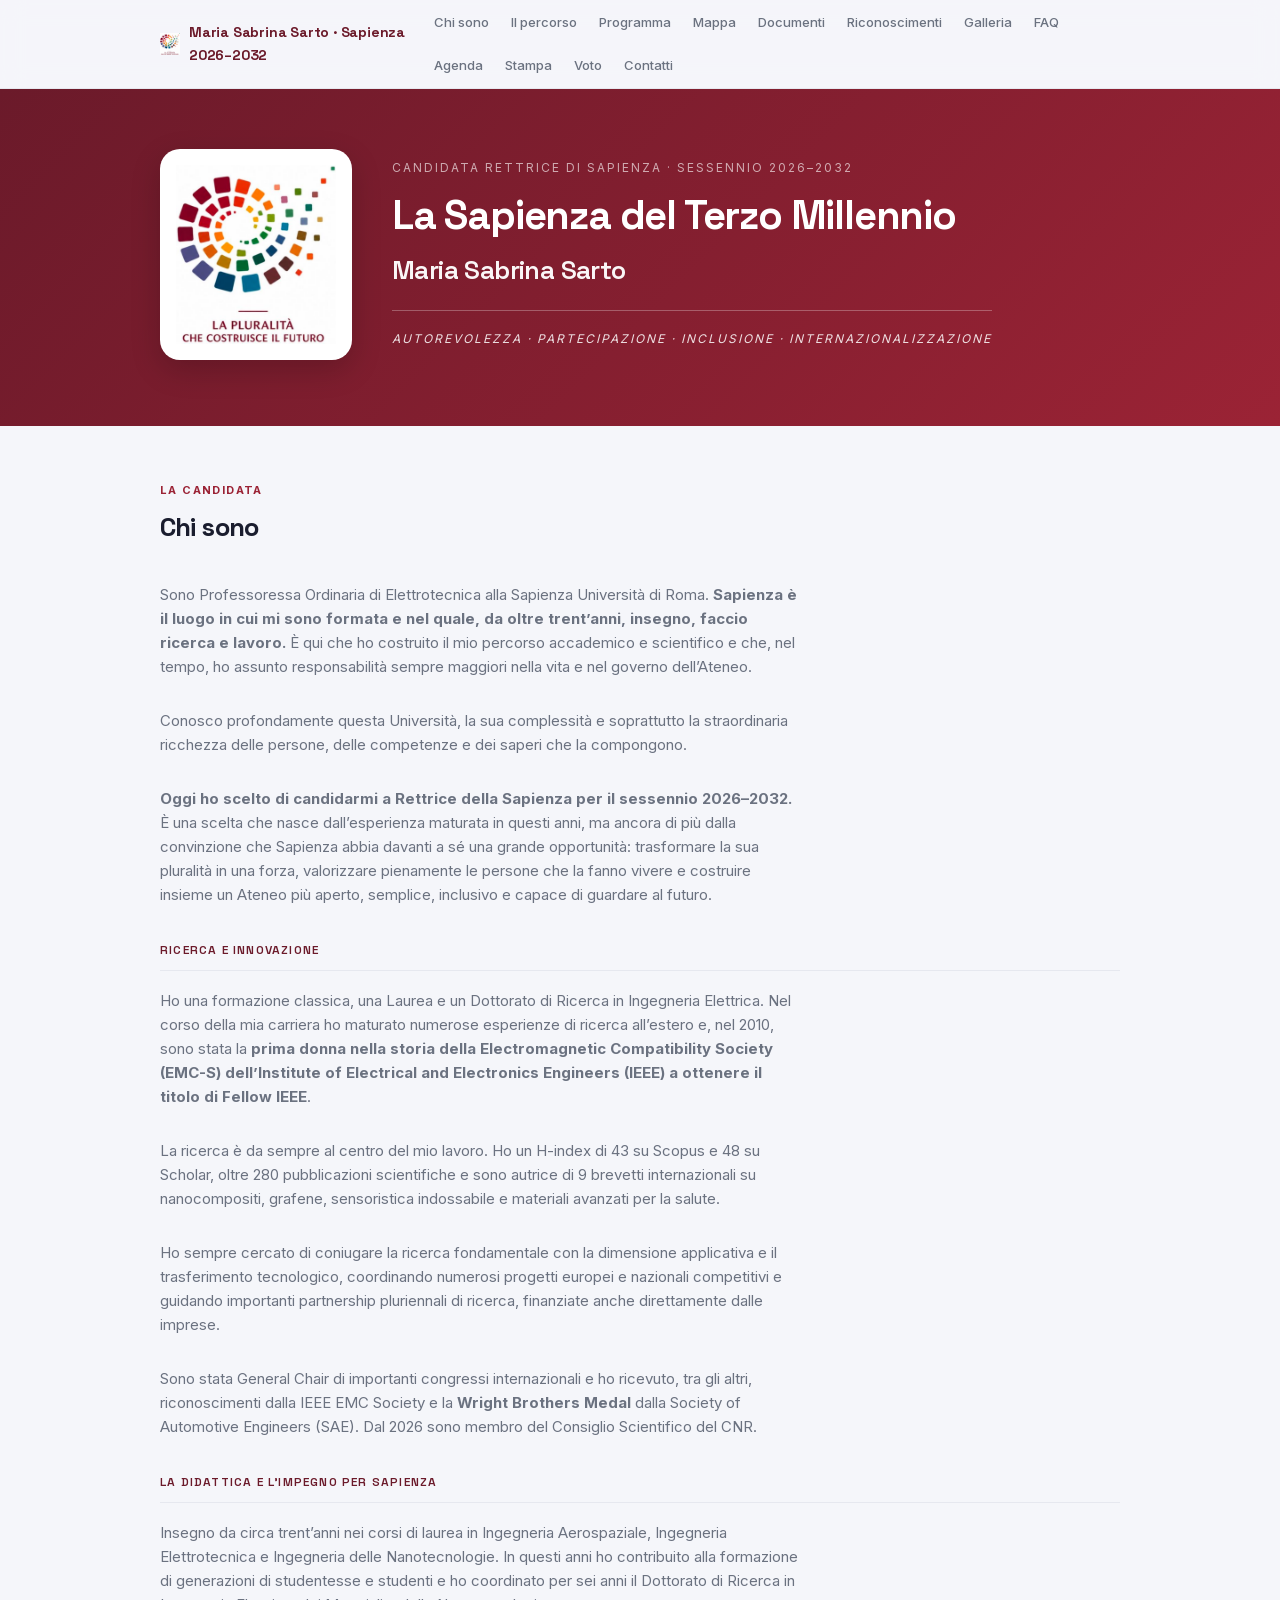
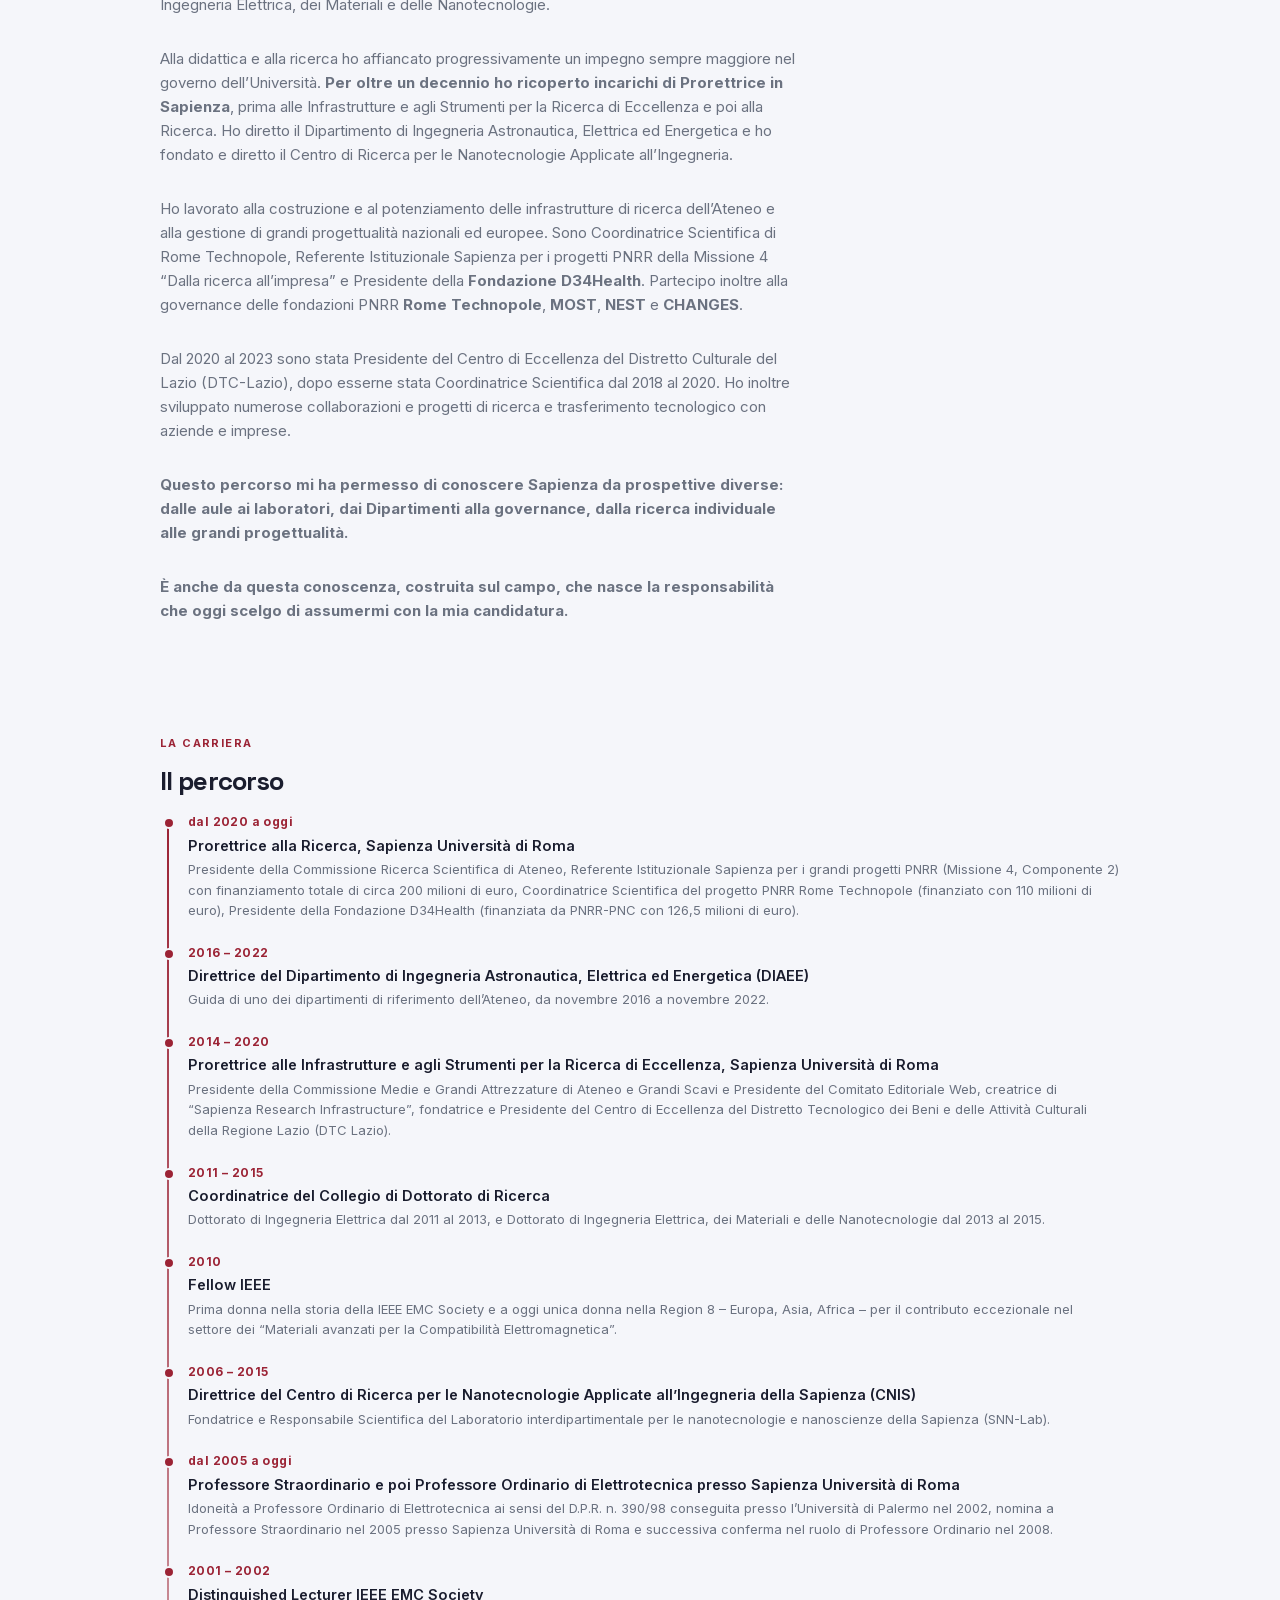
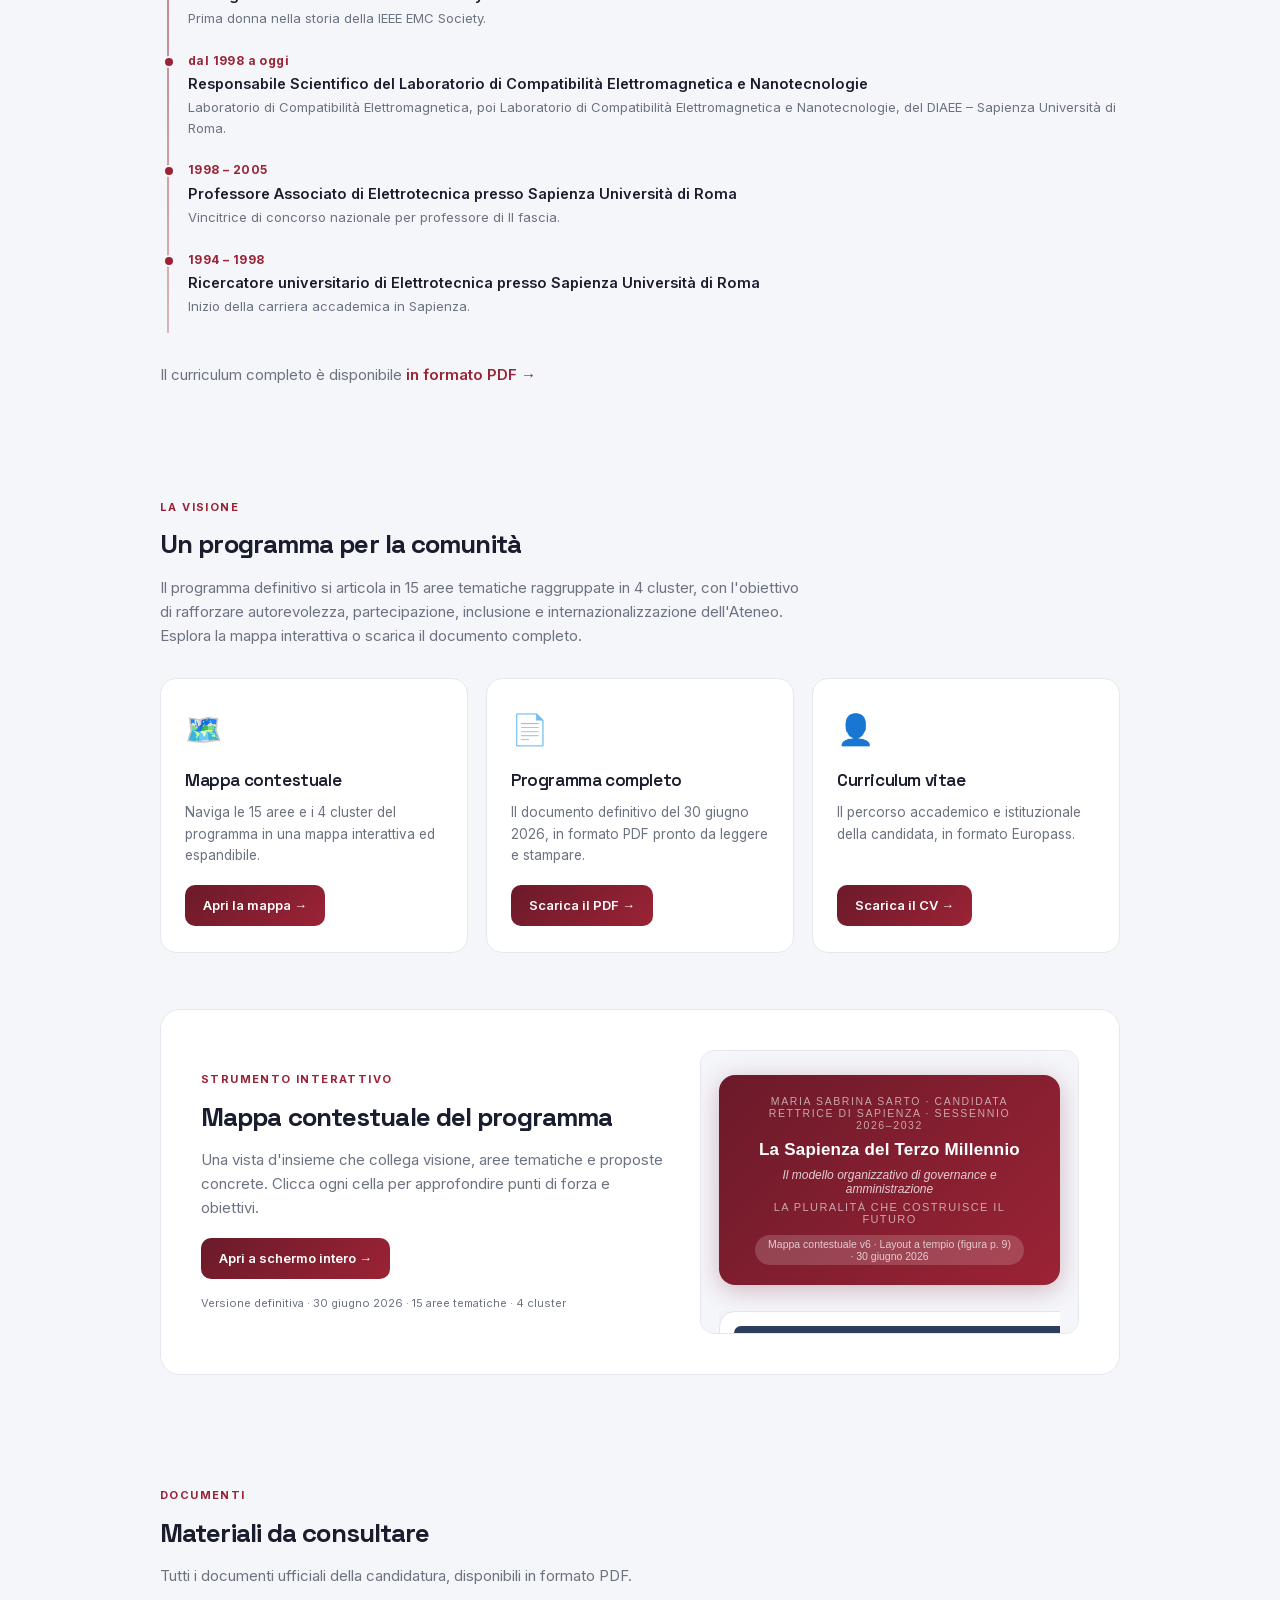
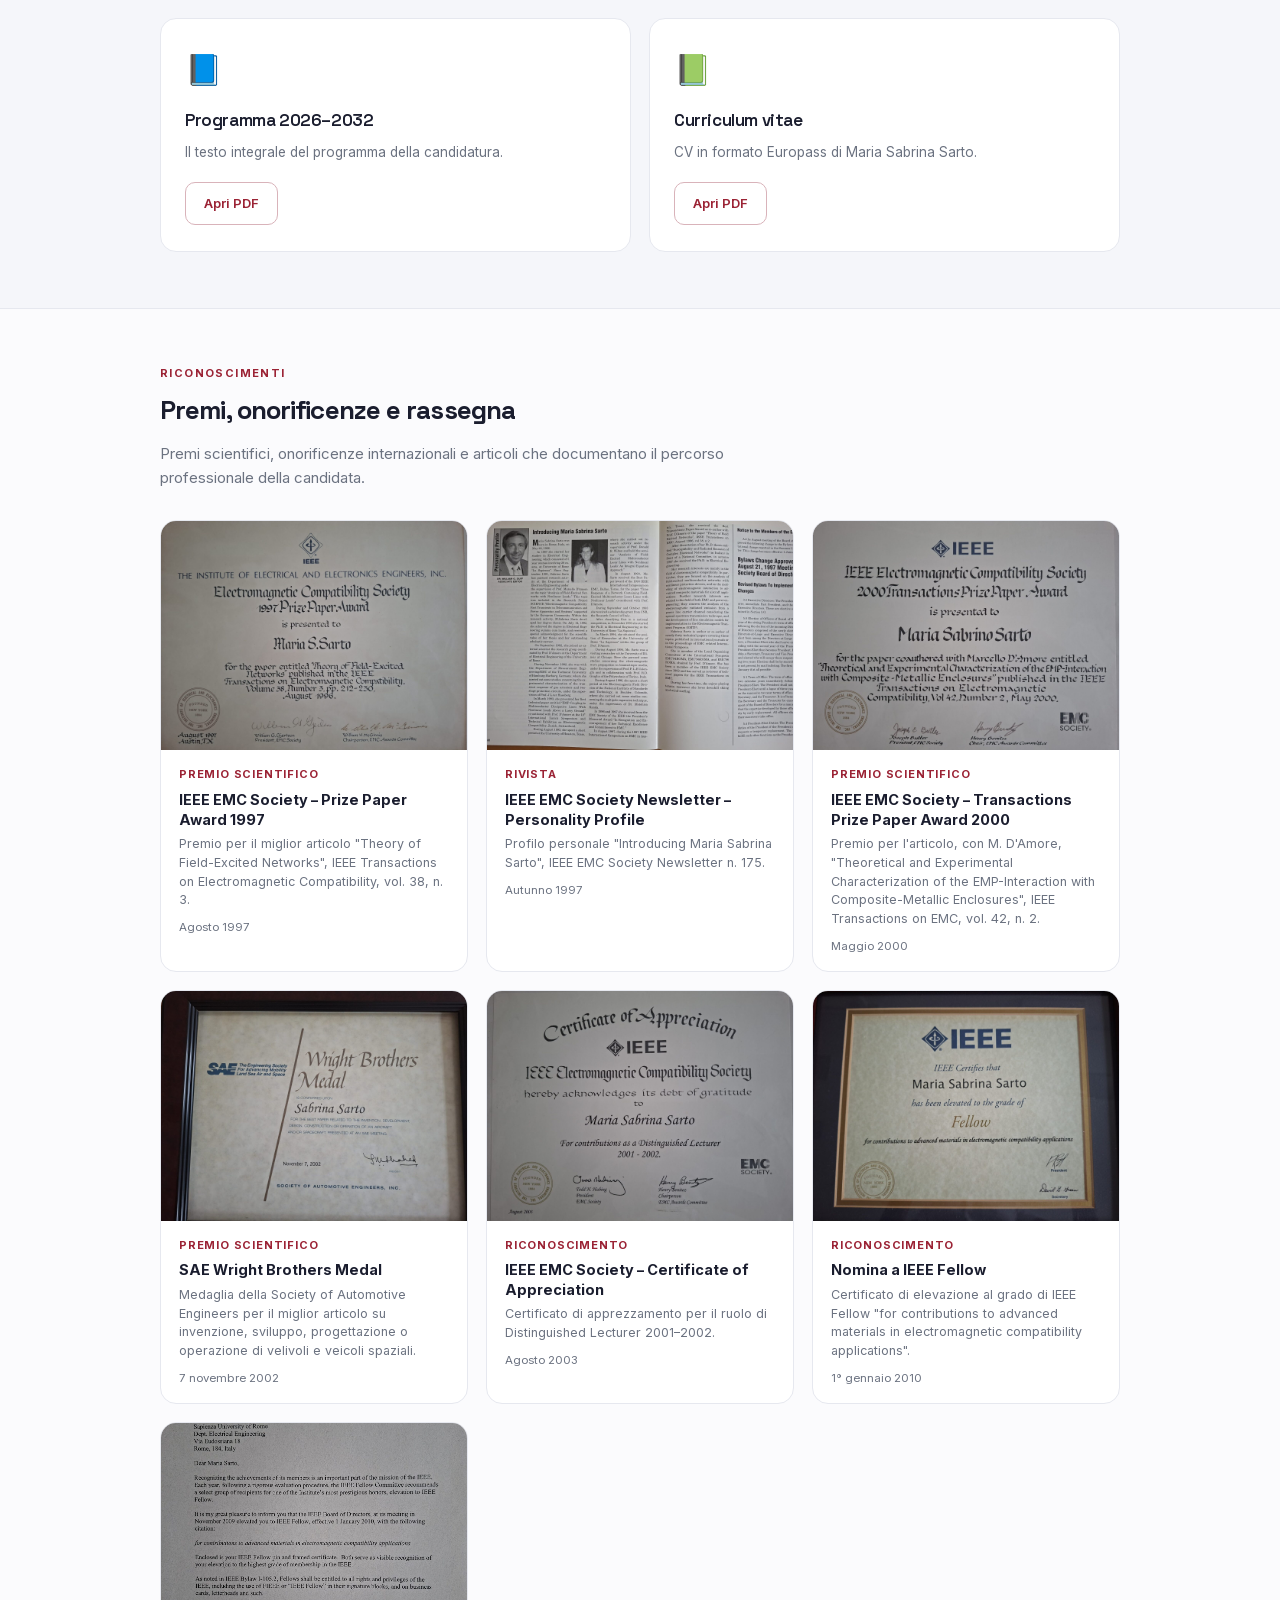
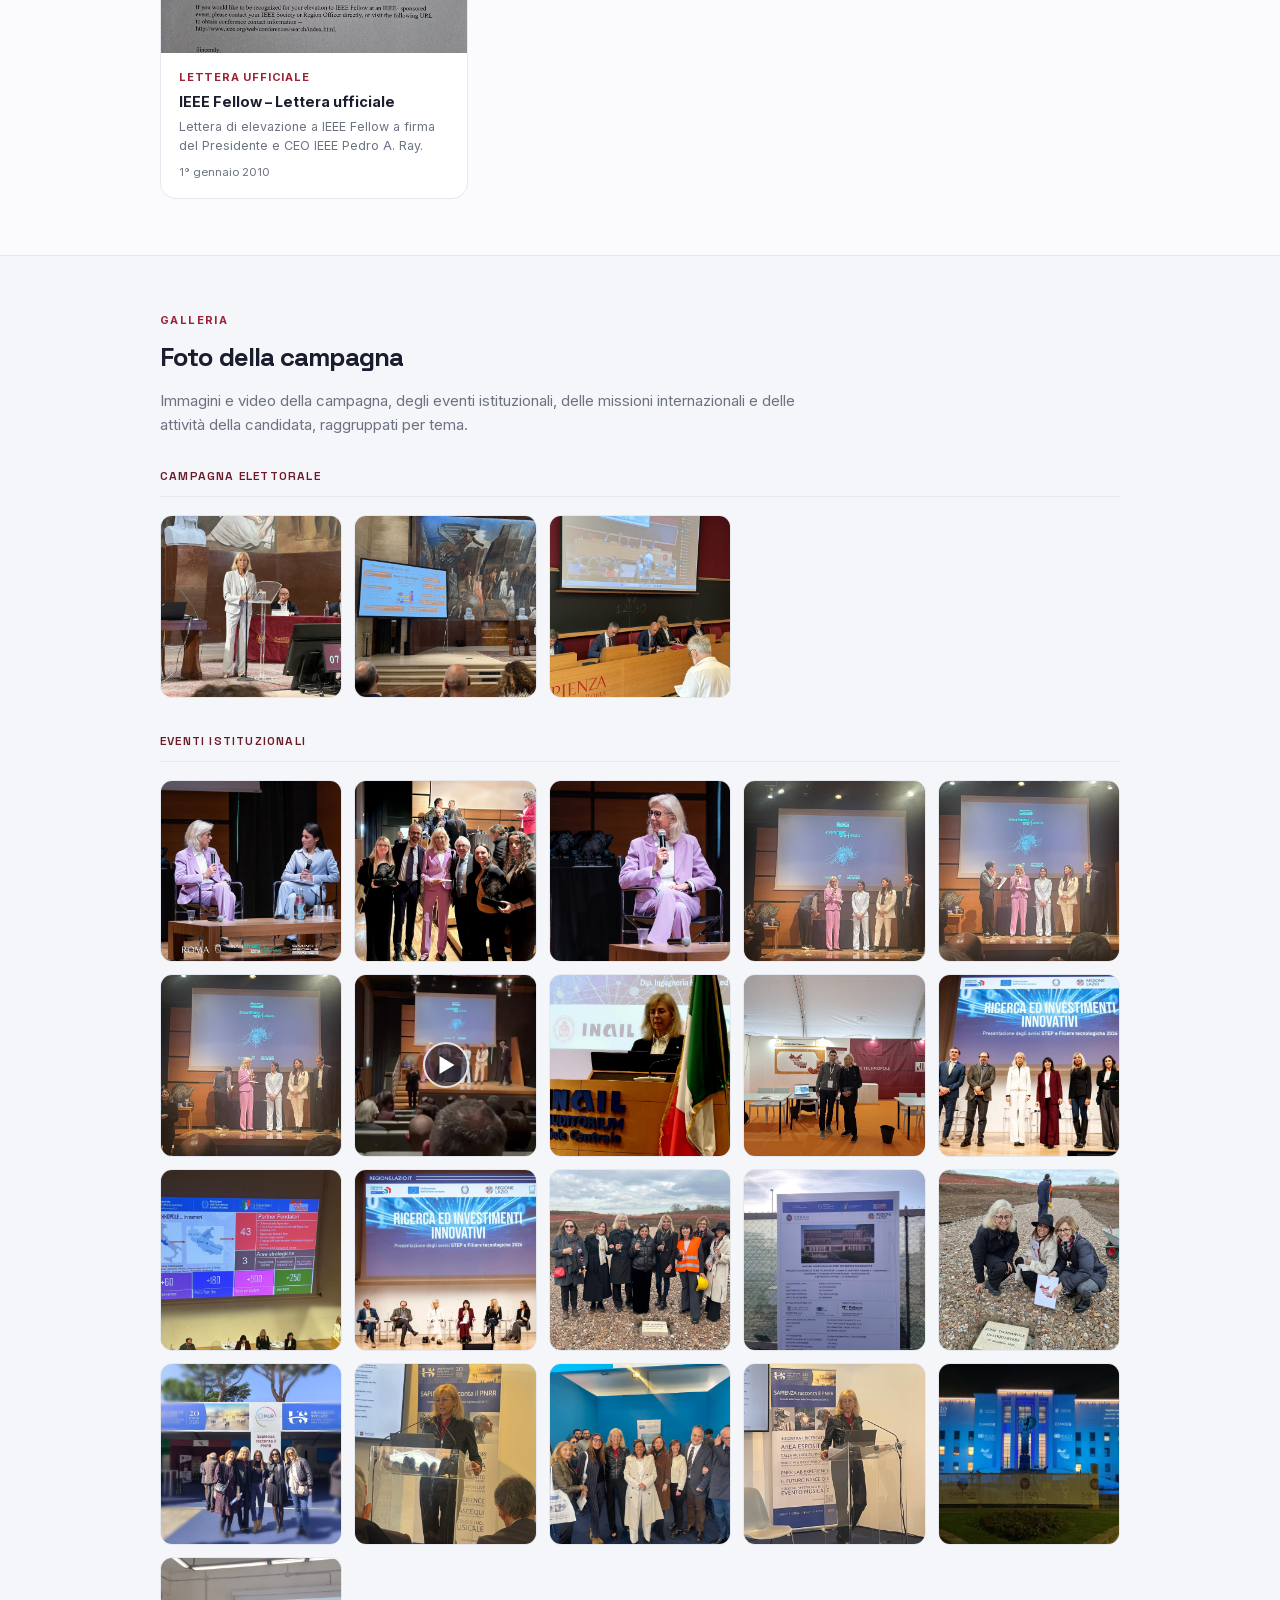
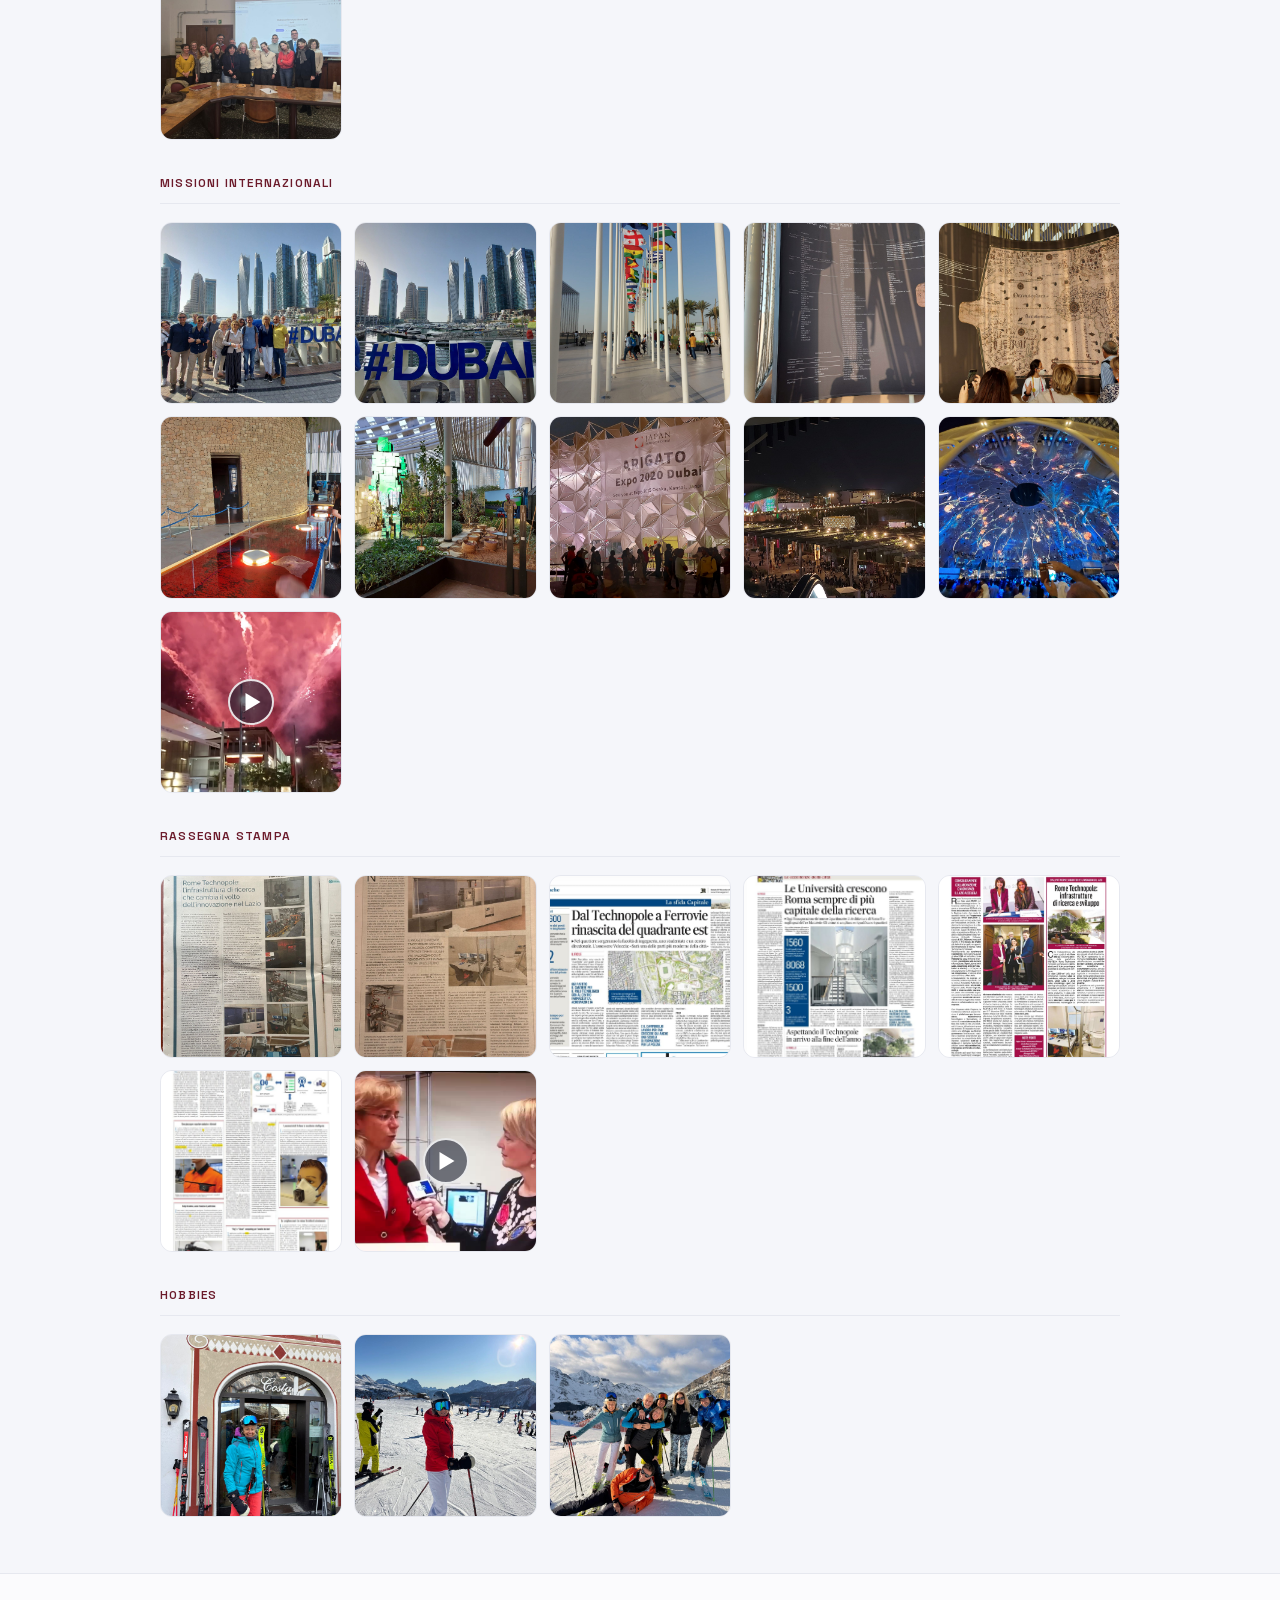
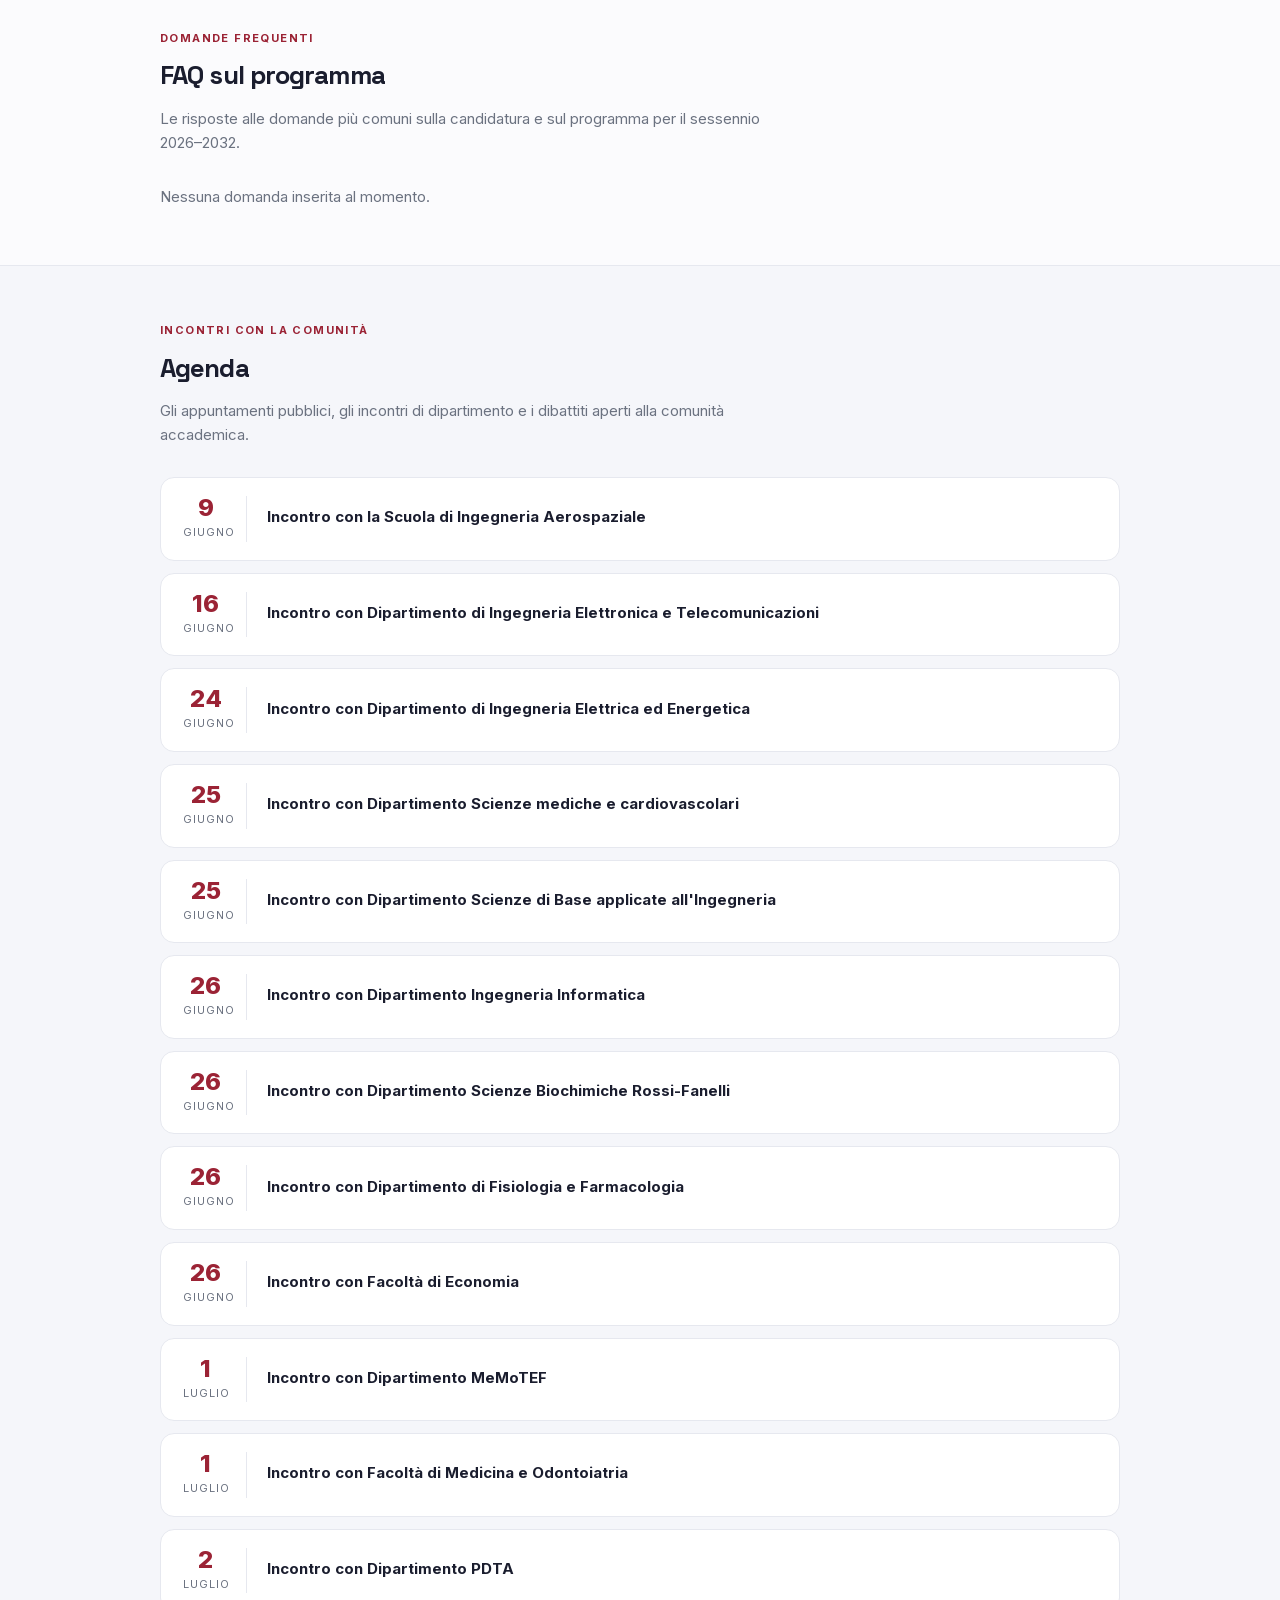
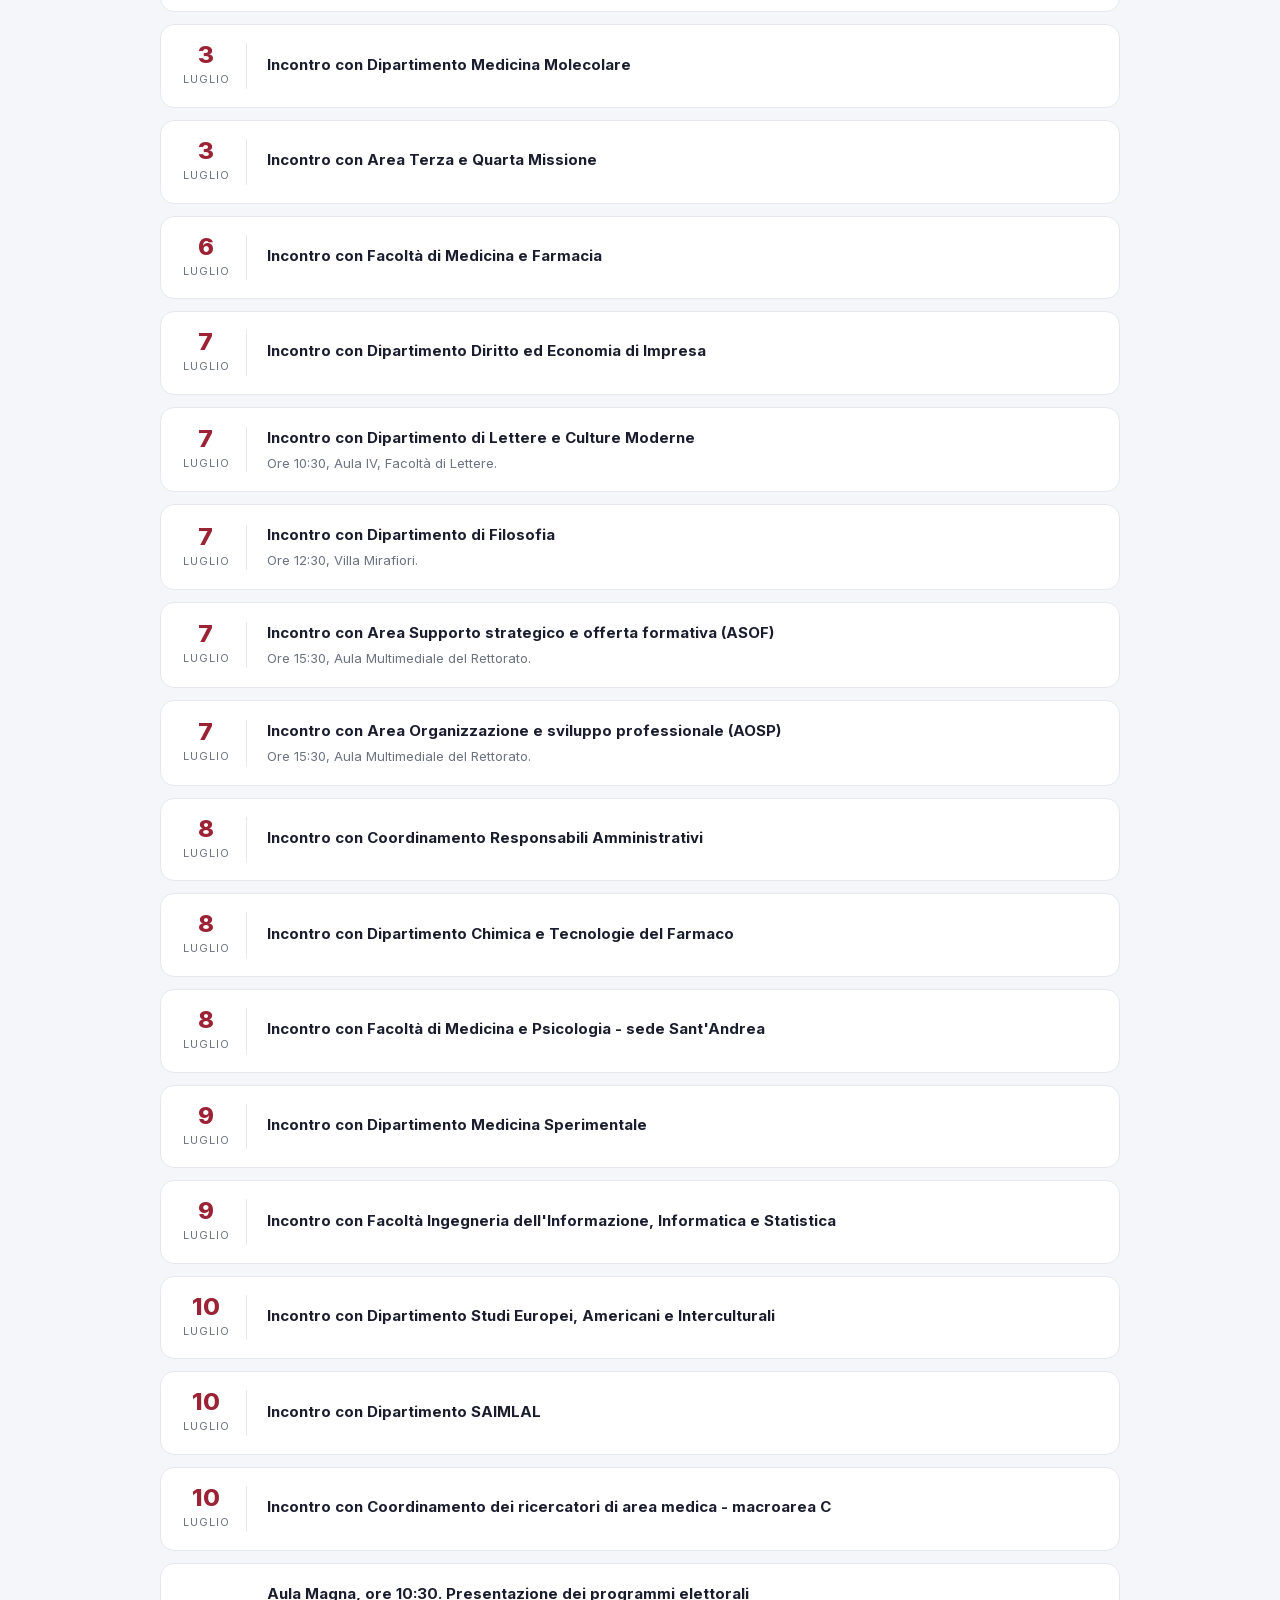
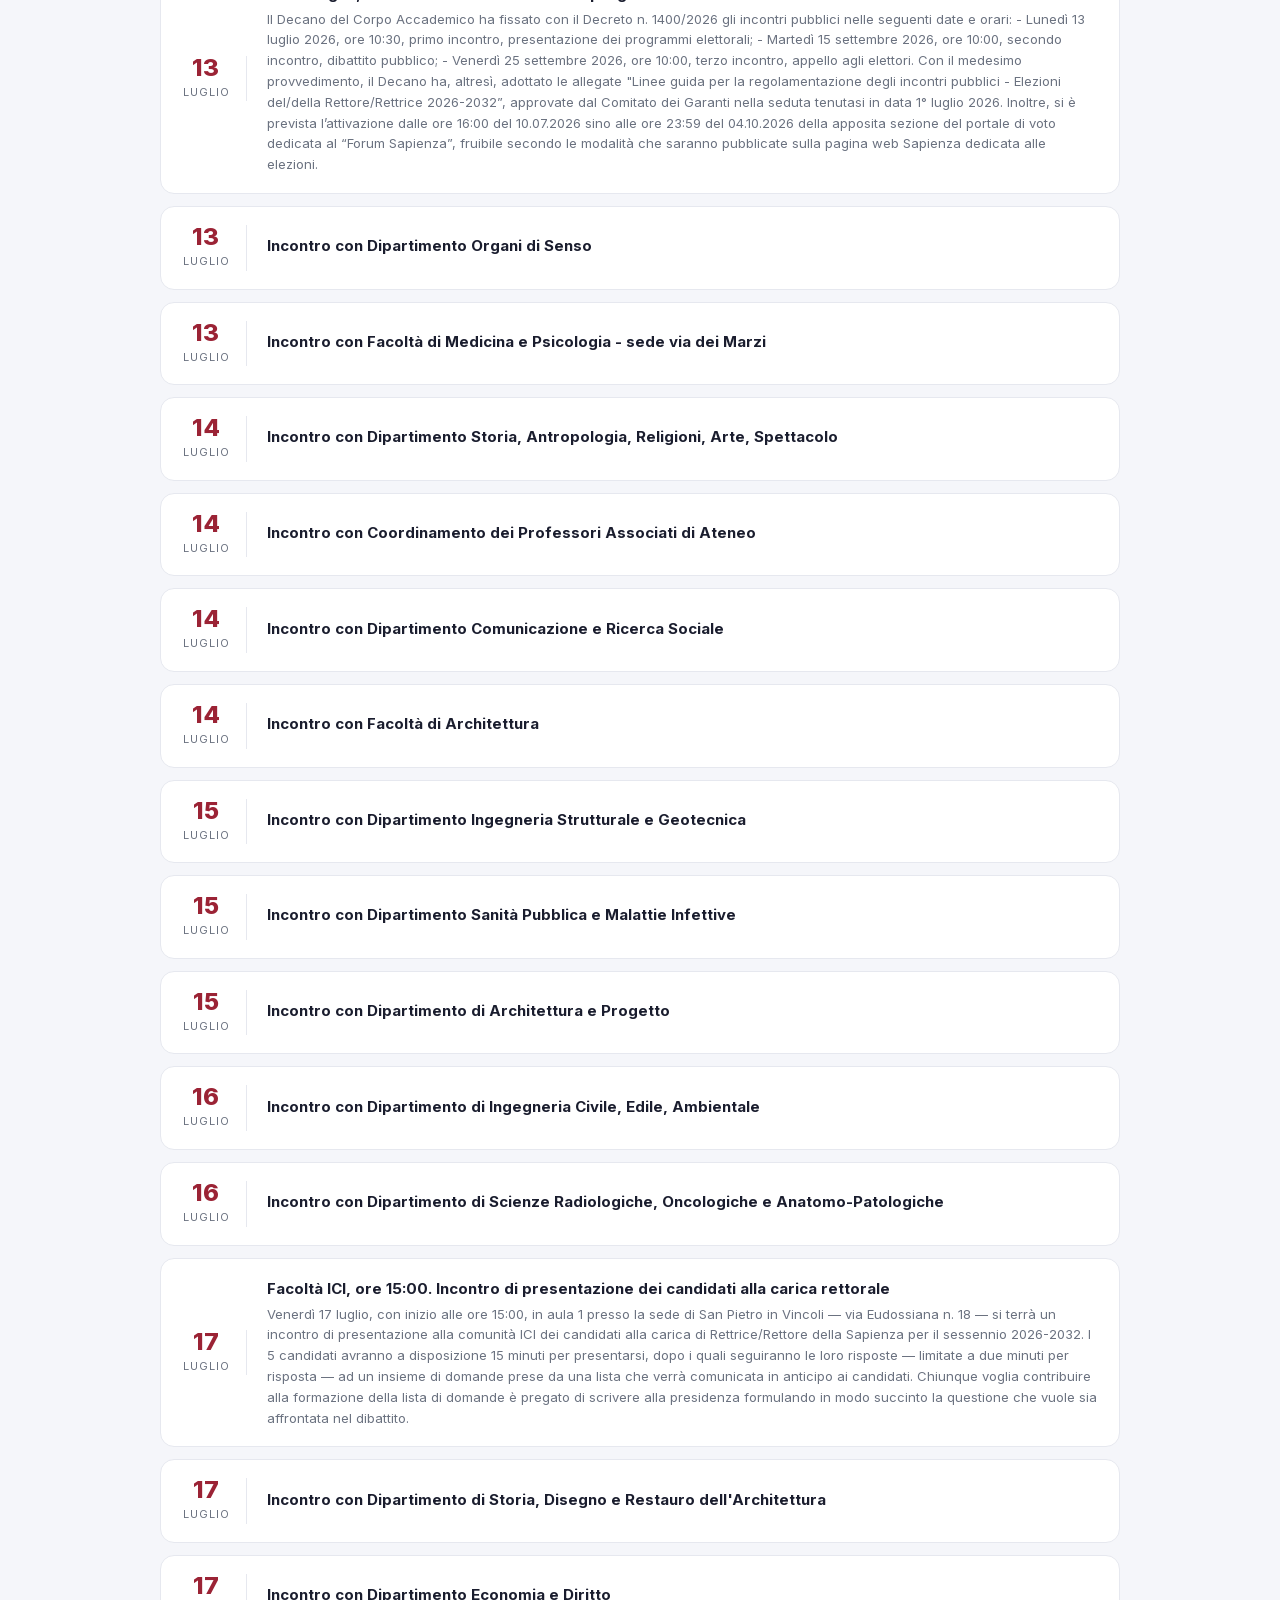
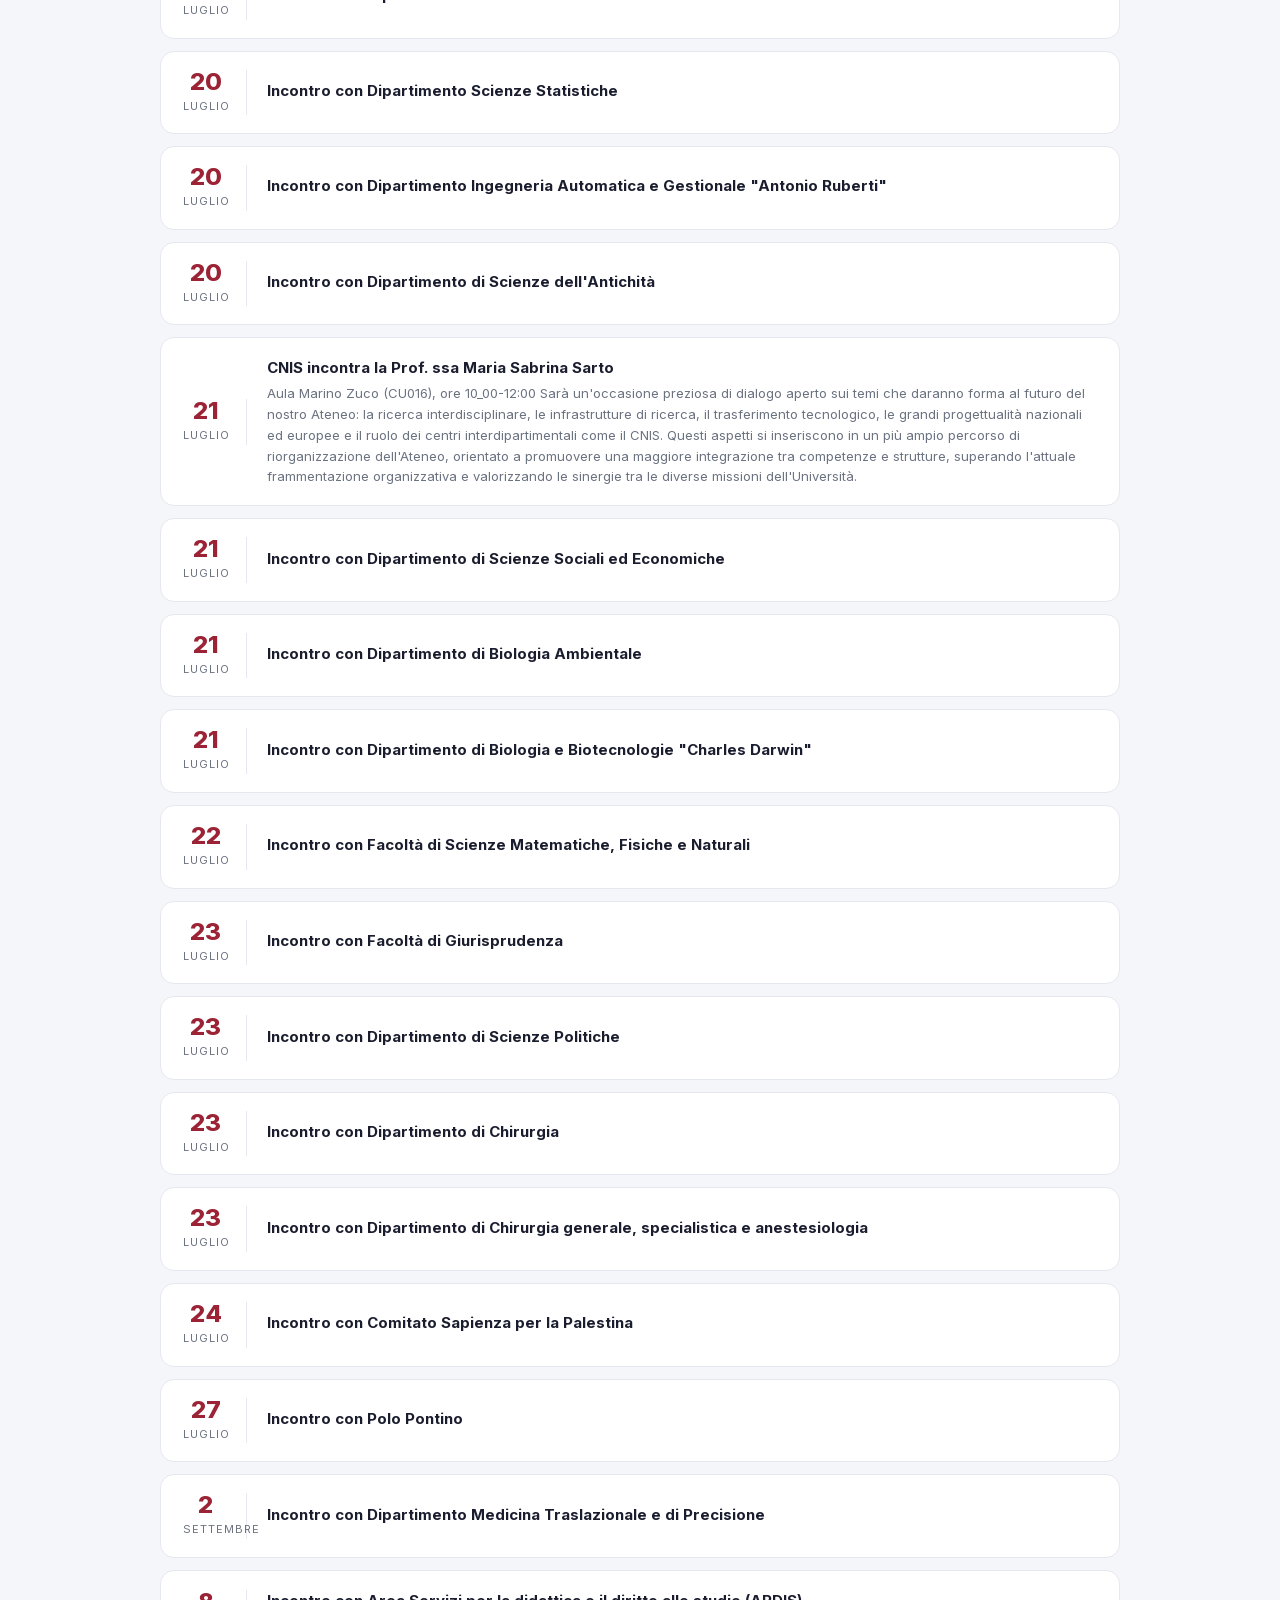
==== index.html @ a7b39762 "Aggiunge l'articolo di RomaToday del 16 settembre con allegato PDF" ====
<!DOCTYPE html>
<html lang="it">
<head>
<meta charset="UTF-8">
<meta name="viewport" content="width=device-width, initial-scale=1.0">
<title>Maria Sabrina Sarto · Candidata Rettrice Sapienza 2026–2032</title>
<meta name="description" content="Sito ufficiale della candidatura di Maria Sabrina Sarto a Rettrice della Sapienza. Programma, curriculum, mappa contestuale e contatti.">

<!-- ── Indirizzo canonico ──
     Consolida su un unico indirizzo le varianti www / non-www e con parametri. -->
<link rel="canonical" href="https://mariasabrinasarto.it/">

<!-- ── Open Graph / social sharing ── -->
<meta property="og:type" content="website">
<meta property="og:title" content="Maria Sabrina Sarto · Candidata Rettrice Sapienza 2026–2032">
<meta property="og:description" content="La Sapienza del Terzo Millennio. Autorevolezza, partecipazione, inclusione, internazionalizzazione. Scopri il programma, il CV e la mappa contestuale.">
<meta property="og:image" content="https://mariasabrinasarto.it/anteprima-social.png">
<meta property="og:image:type" content="image/png">
<meta property="og:image:width" content="1200">
<meta property="og:image:height" content="630">
<meta property="og:image:alt" content="Maria Sabrina Sarto, candidata Rettrice di Sapienza 2026-2032 — La pluralità che costruisce il futuro">
<meta property="og:url" content="https://mariasabrinasarto.it/">
<meta property="og:locale" content="it_IT">
<meta name="twitter:card" content="summary_large_image">
<meta name="twitter:title" content="Maria Sabrina Sarto · Candidata Rettrice Sapienza 2026–2032">
<meta name="twitter:description" content="La Sapienza del Terzo Millennio. Scopri il programma, il CV e la mappa contestuale.">
<meta name="twitter:image" content="https://mariasabrinasarto.it/anteprima-social.png">

<!-- Tipografia: Space Grotesk (titoli) + Inter (testo), auto-ospitati in font/
     I file si rigenerano con lo script scarica-font.sh nella cartella del progetto. -->
<link rel="stylesheet" href="font/fonts.css">

<style>
*, *::before, *::after { box-sizing: border-box; margin: 0; padding: 0; }
:root {
  /* ── Marca ── */
  --burgundy-1: #6b1a2a;
  --burgundy-1-rgb: 107,26,42;
  --burgundy-2: #9b2335;
  --burgundy-soft: #d9b3ba;

  /* ── Neutri ── */
  --ink: #1a1d2e;
  --ink-rgb: 26,29,46;
  --muted: #6b7280;
  --bg: #f5f6fa;
  --bg-rgb: 245,246,250;
  --bg-alt: #fbfbfd;
  --card: #ffffff;
  --line: #e6e8ef;
  --placeholder: #f1f1f4;
  --on-dark: #eceef5;

  /* ── Sopra il bordeaux o sul fondo scuro ── */
  --on-brand: #ffffff;
  --on-brand-rgb: 255,255,255;
  --black-rgb: 0,0,0;
  --video-bg: #000;

  /* ── Avviso ── */
  --notice-bg: #fff8f0;
  --notice-border: #d9a441;
  --notice-text: #8a6414;

  /* ── Tipografia ── */
  --font-testo: 'Inter', -apple-system, BlinkMacSystemFont, 'Segoe UI', Roboto, sans-serif;
  --font-titoli: 'Space Grotesk', 'Inter', -apple-system, BlinkMacSystemFont, sans-serif;
}
html { scroll-behavior: smooth; }
body {
  font-family: var(--font-testo);
  background: var(--bg);
  color: var(--ink);
  line-height: 1.6;
}
a { color: inherit; text-decoration: none; }
.container { max-width: 1000px; margin: 0 auto; padding: 0 20px; }

/* ── NAV ── */
.nav {
  position: sticky; top: 0; z-index: 50;
  background: rgba(var(--bg-rgb),.9);
  backdrop-filter: saturate(180%) blur(12px);
  border-bottom: 1px solid var(--line);
}
.nav-inner {
  max-width: 1000px; margin: 0 auto; padding: 12px 20px;
  display: flex; align-items: center; justify-content: space-between; gap: 16px;
}
.nav-brand { font-family: var(--font-titoli); font-size: 14px; font-weight: 700; color: var(--burgundy-1); letter-spacing: -.2px; }
.nav-links { display: flex; gap: 22px; flex-wrap: wrap; }
.nav-links a { font-size: 13px; color: var(--muted); font-weight: 500; transition: color .15s; }
.nav-links a:hover { color: var(--burgundy-2); }
.nav-toggle { display: none; background: none; border: 0; padding: 6px; cursor: pointer; color: var(--burgundy-1); }
.nav-toggle span { display: block; width: 22px; height: 2px; background: currentColor; border-radius: 2px; margin: 4px 0; transition: .2s; }
.nav.open .nav-toggle span:nth-child(1) { transform: translateY(6px) rotate(45deg); }
.nav.open .nav-toggle span:nth-child(2) { opacity: 0; }
.nav.open .nav-toggle span:nth-child(3) { transform: translateY(-6px) rotate(-45deg); }

/* ── HERO ── */
.hero {
  background: linear-gradient(135deg, var(--burgundy-1) 0%, var(--burgundy-2) 100%);
  color: var(--on-brand);
  padding: 60px 20px 66px;
}
.hero .container { display: flex; align-items: center; gap: 40px; text-align: left; }
.hero-text { flex: 1; }
.hero-logo {
  flex-shrink: 0; display: inline-flex; background: var(--card); border-radius: 20px;
  padding: 16px; box-shadow: 0 10px 30px rgba(var(--black-rgb),.18);
}
.hero-logo img { width: 160px; height: auto; display: block; }
.nav-brand { display: flex; align-items: center; gap: 9px; }
.nav-brand img { width: 26px; height: 26px; border-radius: 5px; }
.hero .eyebrow {
  font-size: 12px; letter-spacing: 2px; text-transform: uppercase;
  color: rgba(var(--on-brand-rgb),.62); margin-bottom: 16px;
}
.hero h1 { font-family: var(--font-titoli); font-size: 40px; font-weight: 700; line-height: 1.14; letter-spacing: -1.2px; }
.hero .role { font-family: var(--font-titoli); font-size: 26px; color: rgba(var(--on-brand-rgb),.96);
              margin-top: 16px; font-weight: 600; letter-spacing: -.6px; line-height: 1.2; }
.hero .values {
  font-size: 13px; color: rgba(var(--on-brand-rgb),.72); margin-top: 20px;
  letter-spacing: .3px;
}
.hero .slogan {
  display: inline-block; margin-top: 24px;
  font-size: 12px; text-transform: uppercase; letter-spacing: 2px;
  color: rgba(var(--on-brand-rgb),.85); font-style: italic;
  border-top: 1px solid rgba(var(--on-brand-rgb),.28); padding-top: 18px;
}

/* ── SECTIONS ── */
section { padding: 56px 0; }
.section-eyebrow {
  font-size: 11px; font-weight: 700; text-transform: uppercase;
  letter-spacing: 1.4px; color: var(--burgundy-2); margin-bottom: 8px;
}
.section-title { font-family: var(--font-titoli); font-size: 26px; font-weight: 700; letter-spacing: -.9px; margin-bottom: 10px; }
.section-lead { font-size: 15px; color: var(--muted); max-width: 640px; margin-bottom: 30px; }

/* ── CARDS ── */
.cards { display: grid; grid-template-columns: repeat(auto-fit, minmax(260px, 1fr)); gap: 18px; }
.card {
  background: var(--card); border: 1px solid var(--line); border-radius: 16px;
  padding: 26px 24px; display: flex; flex-direction: column;
  transition: transform .18s, box-shadow .18s, border-color .18s;
}
.card:hover { transform: translateY(-4px); box-shadow: 0 8px 28px rgba(var(--burgundy-1-rgb),.12); border-color: var(--burgundy-soft); }
.card .ic { font-size: 30px; margin-bottom: 14px; }
.card h3 { font-family: var(--font-titoli); font-size: 17px; font-weight: 600; letter-spacing: -.4px; margin-bottom: 8px; }
.card p { font-size: 13.5px; color: var(--muted); flex: 1; margin-bottom: 18px; }
.btn {
  display: inline-flex; align-items: center; gap: 7px; align-self: flex-start;
  background: linear-gradient(135deg, var(--burgundy-1) 0%, var(--burgundy-2) 100%);
  color: var(--on-brand); font-size: 13px; font-weight: 600;
  padding: 10px 18px; border-radius: 10px;
  transition: opacity .15s, transform .15s;
}
.btn:hover { opacity: .92; transform: translateX(2px); }
.btn.secondary {
  background: transparent; color: var(--burgundy-2);
  border: 1.5px solid var(--burgundy-soft);
}

/* ── MAP FEATURE ── */
.feature {
  background: var(--card); border: 1px solid var(--line); border-radius: 20px;
  padding: 40px; display: grid; grid-template-columns: 1.1fr .9fr; gap: 36px; align-items: center;
}
.feature .fmeta { font-size: 11px; color: var(--muted); margin-top: 16px; }
.feature-visual {
  border-radius: 14px; overflow: hidden; border: 1px solid var(--line);
  background: var(--placeholder); aspect-ratio: 4/3;
}
.feature-visual iframe { width: 100%; height: 100%; border: 0; pointer-events: none; }

/* ── CONTACT ── */
.contact {
  background: linear-gradient(135deg, var(--burgundy-1) 0%, var(--burgundy-2) 100%);
  color: var(--on-brand); border-radius: 20px; padding: 48px 40px; text-align: center;
}
.contact h2 { font-family: var(--font-titoli); font-size: 24px; font-weight: 700; letter-spacing: -.8px; margin-bottom: 10px; }
.contact p { font-size: 14px; color: rgba(var(--on-brand-rgb),.82); max-width: 520px; margin: 0 auto 26px; }
.contact .mail-btn {
  display: inline-flex; align-items: center; gap: 9px;
  background: var(--card); color: var(--burgundy-1);
  font-size: 15px; font-weight: 700; padding: 14px 26px; border-radius: 12px;
  transition: transform .15s, box-shadow .15s;
}
.contact .mail-btn:hover { transform: translateY(-2px); box-shadow: 0 8px 24px rgba(var(--black-rgb),.25); }

/* ── TIMELINE ── */
.timeline { position: relative; margin-top: 10px; padding-left: 28px; }
.timeline::before {
  content: ''; position: absolute; left: 7px; top: 6px; bottom: 6px; width: 2px;
  background: linear-gradient(180deg, var(--burgundy-2), var(--burgundy-soft));
}
.tl-item { position: relative; padding: 0 0 22px 0; }
.tl-item::before {
  content: ''; position: absolute; left: -25px; top: 5px; width: 12px; height: 12px;
  border-radius: 50%; background: var(--burgundy-2); border: 2px solid var(--bg);
}
.tl-year { font-size: 12px; font-weight: 700; color: var(--burgundy-2); letter-spacing: .4px; }
.tl-role { font-size: 14.5px; font-weight: 600; margin-top: 2px; }
.tl-note { font-size: 13px; color: var(--muted); margin-top: 2px; }

.subsection { margin-top: 34px; }
.subsection:first-of-type { margin-top: 4px; }
.subsection-title {
  font-family: var(--font-titoli);
  font-size: 12px; font-weight: 600; text-transform: uppercase;
  letter-spacing: 1.2px; color: var(--burgundy-1);
  padding-bottom: 10px; margin-bottom: 18px;
  border-bottom: 1px solid var(--line);
}
.profile-list { list-style: none; margin: 0; padding: 0; max-width: 820px; }
.profile-list li {
  position: relative; padding-left: 20px; margin-bottom: 12px;
  font-size: 14.5px; line-height: 1.6;
}
.profile-list li::before {
  content: ''; position: absolute; left: 2px; top: 9px;
  width: 6px; height: 6px; border-radius: 50%; background: var(--burgundy-2);
}
.profile-list li:last-child { margin-bottom: 0; }

/* ── FAQ ── */
.faq { display: flex; flex-direction: column; gap: 12px; }
.faq details {
  background: var(--card); border: 1px solid var(--line); border-radius: 12px;
  padding: 4px 20px; transition: border-color .15s;
}
.faq details[open] { border-color: var(--burgundy-soft); }
.faq summary {
  list-style: none; cursor: pointer; padding: 14px 0;
  font-size: 15px; font-weight: 600; display: flex; justify-content: space-between; gap: 14px;
}
.faq summary::-webkit-details-marker { display: none; }
.faq summary::after { content: '+'; color: var(--burgundy-2); font-size: 20px; font-weight: 400; line-height: 1; }
.faq details[open] summary::after { content: '–'; }
.faq details p { font-size: 14px; color: var(--muted); padding: 0 0 16px; }

/* ── AGENDA ── */
.agenda-list { display: flex; flex-direction: column; gap: 12px; }
.event {
  background: var(--card); border: 1px solid var(--line); border-radius: 14px;
  padding: 18px 22px; display: flex; gap: 20px; align-items: center;
}
.event .date {
  flex-shrink: 0; text-align: center; width: 64px;
  border-right: 1px solid var(--line); padding-right: 18px;
}
.event .date .d { font-size: 24px; font-weight: 800; color: var(--burgundy-2); line-height: 1; }
.event .date .m { font-size: 11px; text-transform: uppercase; letter-spacing: 1px; color: var(--muted); margin-top: 4px; }
.event .info h4 { font-size: 15px; font-weight: 700; }
.event .info p { font-size: 13px; color: var(--muted); margin-top: 3px; }

/* ── PRESS ── */
.press-grid { display: grid; grid-template-columns: repeat(auto-fit, minmax(260px, 1fr)); gap: 16px; }
.press-item {
  position: relative;
  background: var(--card); border: 1px solid var(--line); border-radius: 14px; padding: 20px 22px;
  transition: transform .15s, box-shadow .15s;
}
.press-item .press-link { position: absolute; inset: 0; z-index: 1; border-radius: inherit; }
.press-item .press-pdf {
  position: relative; z-index: 2; display: inline-block; margin-top: 12px;
  font-size: 12px; font-weight: 600; color: var(--burgundy-2);
}
.press-item .press-pdf:hover { text-decoration: underline; }
.press-item:hover { transform: translateY(-3px); box-shadow: 0 6px 20px rgba(var(--burgundy-1-rgb),.1); }
.press-item .src { font-size: 11px; font-weight: 700; text-transform: uppercase; letter-spacing: .8px; color: var(--burgundy-2); }
.press-item h4 { font-size: 15px; font-weight: 600; margin: 6px 0 8px; line-height: 1.4; }
.press-item .date { font-size: 12px; color: var(--muted); }

/* ── DOCUMENTI / RICONOSCIMENTI ── */
.doc-grid { display: grid; grid-template-columns: repeat(auto-fit, minmax(240px, 1fr)); gap: 18px; }
.doc-item { background: var(--card); border: 1px solid var(--line); border-radius: 16px; overflow: hidden; display: block; text-decoration: none; color: inherit; transition: transform .18s, box-shadow .18s, border-color .18s; }
.doc-item:hover { transform: translateY(-4px); box-shadow: 0 8px 28px rgba(var(--burgundy-1-rgb),.12); border-color: var(--burgundy-soft); }
.doc-item .thumb { aspect-ratio: 4/3; background: var(--placeholder); overflow: hidden; }
.doc-item .thumb img { width: 100%; height: 100%; object-fit: cover; display: block; }
.doc-item .thumb.pdf { display: flex; align-items: center; justify-content: center; font-size: 40px; }
.doc-item .body { padding: 16px 18px; }
.doc-item .cat { font-size: 11px; font-weight: 700; text-transform: uppercase; letter-spacing: .8px; color: var(--burgundy-2); }
.doc-item h4 { font-size: 14.5px; font-weight: 700; margin: 6px 0 6px; line-height: 1.35; }
.doc-item p { font-size: 12.5px; color: var(--muted); line-height: 1.5; margin-bottom: 8px; }
.doc-item .date { font-size: 11.5px; color: var(--muted); }

/* ── GALLERIA ── */
.gallery-grid { display: grid; grid-template-columns: repeat(auto-fill, minmax(180px, 1fr)); gap: 12px; }
.gallery-groups .gallery-group + .gallery-group { margin-top: 34px; }
.gallery-item { position: relative; aspect-ratio: 1/1; border-radius: 12px; overflow: hidden; border: 1px solid var(--line); background: var(--placeholder); cursor: zoom-in; padding: 0; }
.play-badge {
  position: absolute; left: 50%; top: 50%; transform: translate(-50%, -50%);
  width: 46px; height: 46px; border-radius: 50%; pointer-events: none;
  background: rgba(var(--ink-rgb),.6); border: 2px solid rgba(var(--on-brand-rgb),.85);
}
.play-badge::after {
  content: ''; position: absolute; left: 54%; top: 50%; transform: translate(-50%, -50%);
  border-style: solid; border-width: 9px 0 9px 15px; border-color: transparent transparent transparent var(--on-brand);
}
.gallery-item img { width: 100%; height: 100%; object-fit: cover; display: block; transition: transform .25s; }
.gallery-item:hover img { transform: scale(1.06); }
.lightbox { position: fixed; inset: 0; background: rgba(var(--ink-rgb),.92); display: none; align-items: center; justify-content: center; z-index: 300; padding: 30px; }
.lightbox.show { display: flex; }
.lightbox .lb-body { margin: 0; display: flex; flex-direction: column; align-items: center; gap: 12px; max-width: 100%; max-height: 100%; }
.lightbox img, .lightbox video { max-width: 100%; max-height: 78vh; border-radius: 8px; box-shadow: 0 20px 60px rgba(var(--black-rgb),.5); }
.lightbox video { background: var(--video-bg); }
.lightbox figcaption { color: var(--on-dark); font-size: 13px; text-align: center; max-width: 660px; }
.lightbox .lb-close { position: absolute; top: 20px; right: 26px; color: var(--on-brand); font-size: 32px; line-height: 1; cursor: pointer; background: none; border: 0; }

/* ── VOTO ── */
.voto-box {
  background: var(--card); border: 1px solid var(--line); border-radius: 16px; padding: 30px 32px;
  display: grid; grid-template-columns: repeat(auto-fit, minmax(200px, 1fr)); gap: 26px;
}
.voto-item .lbl { font-size: 11px; font-weight: 700; text-transform: uppercase; letter-spacing: 1px; color: var(--burgundy-2); margin-bottom: 6px; }
.voto-item .val { font-size: 14px; color: var(--ink); }

/* ── PLACEHOLDER NOTE ── */
.ph-note {
  background: var(--notice-bg); border: 1px dashed var(--notice-border); border-radius: 10px;
  padding: 10px 14px; font-size: 12px; color: var(--notice-text); margin-bottom: 20px;
}

/* ── FOOTER ── */
.footer { padding: 34px 0; border-top: 1px solid var(--line); }
.footer p { font-size: 12px; color: var(--muted); text-align: center; }

.logo-embed { background-image: url('[data-uri]'); background-size: contain; background-repeat: no-repeat; background-position: center; }
.hero-logo .logo-embed { width: 160px; height: 179px; }
.nav-brand .logo-embed { width: 26px; height: 29px; display: inline-block; }
@media (max-width: 720px) { .hero-logo .logo-embed { width: 130px; height: 145px; } }
/* ── RESPONSIVE ── */
@media (max-width: 720px) {
  .hero h1 { font-size: 30px; }
  .hero .role { font-size: 21px; }
  .hero .container { flex-direction: column; text-align: center; gap: 24px; }
  .hero-logo img { width: 130px; }
  .feature { grid-template-columns: 1fr; padding: 28px; }
  .nav-inner { flex-wrap: wrap; }
  .nav-brand { font-size: 13px; }
  .nav-toggle { display: block; }
  .nav-links {
    display: none; width: 100%; flex-direction: column; gap: 0; margin-top: 6px;
  }
  .nav.open .nav-links { display: flex; }
  .nav-links a { padding: 12px 2px; border-top: 1px solid var(--line); font-size: 15px; }
  .contact { padding: 40px 22px; }
  .contact .mail-btn {
    max-width: 100%; justify-content: center; flex-wrap: wrap;
    padding: 14px 18px; font-size: 14px; word-break: break-word;
  }
}
</style>
</head>
<body>

<nav class="nav" id="nav">
  <div class="nav-inner">
    <a href="#top" class="nav-brand"><span class="logo-embed" aria-hidden="true"></span>Maria Sabrina Sarto · Sapienza 2026–2032</a>
    <button class="nav-toggle" id="nav-toggle" aria-label="Apri il menu" aria-expanded="false"><span></span><span></span><span></span></button>
    <div class="nav-links">
      <a href="#chi-sono">Chi sono</a>
      <a href="#percorso">Il percorso</a>
      <a href="#programma">Programma</a>
      <a href="#mappa">Mappa</a>
      <a href="#documenti">Documenti</a>
      <a href="#riconoscimenti">Riconoscimenti</a>
      <a href="#galleria">Galleria</a>
      <a href="#faq">FAQ</a>
      <a href="#agenda">Agenda</a>
      <a href="#stampa">Stampa</a>
      <a href="#voto">Voto</a>
      <a href="#contatti">Contatti</a>
    </div>
  </div>
</nav>

<header class="hero" id="top">
  <div class="container">
    <div class="hero-logo"><div class="logo-embed" role="img" aria-label="Logo: la pluralità che costruisce il futuro"></div></div>
    <div class="hero-text">
      <div class="eyebrow">Candidata Rettrice di Sapienza · Sessennio 2026–2032</div>
      <h1>La Sapienza del Terzo Millennio</h1>
      <div class="role">Maria Sabrina Sarto</div>
      <div class="slogan">Autorevolezza · Partecipazione · Inclusione · Internazionalizzazione</div>
    </div>
  </div>
</header>

<section id="chi-sono">
  <div class="container">
    <div class="section-eyebrow">La candidata</div>
    <h2 class="section-title">Chi sono</h2>

    <div class="subsection">
      <p class="section-lead">Sono Professoressa Ordinaria di Elettrotecnica alla Sapienza Università di Roma. <strong>Sapienza è il luogo in cui mi sono formata e nel quale, da oltre trent’anni, insegno, faccio ricerca e lavoro.</strong> È qui che ho costruito il mio percorso accademico e scientifico e che, nel tempo, ho assunto responsabilità sempre maggiori nella vita e nel governo dell’Ateneo.</p>
      <p class="section-lead">Conosco profondamente questa Università, la sua complessità e soprattutto la straordinaria ricchezza delle persone, delle competenze e dei saperi che la compongono.</p>
      <p class="section-lead"><strong>Oggi ho scelto di candidarmi a Rettrice della Sapienza per il sessennio 2026–2032.</strong> È una scelta che nasce dall’esperienza maturata in questi anni, ma ancora di più dalla convinzione che Sapienza abbia davanti a sé una grande opportunità: trasformare la sua pluralità in una forza, valorizzare pienamente le persone che la fanno vivere e costruire insieme un Ateneo più aperto, semplice, inclusivo e capace di guardare al futuro.</p>
    </div>

    <div class="subsection">
      <h3 class="subsection-title">Ricerca e innovazione</h3>
      <p class="section-lead">Ho una formazione classica, una Laurea e un Dottorato di Ricerca in Ingegneria Elettrica. Nel corso della mia carriera ho maturato numerose esperienze di ricerca all’estero e, nel 2010, sono stata la <strong>prima donna nella storia della Electromagnetic Compatibility Society (EMC-S) dell’Institute of Electrical and Electronics Engineers (IEEE) a ottenere il titolo di Fellow IEEE</strong>.</p>
      <p class="section-lead">La ricerca è da sempre al centro del mio lavoro. Ho un H-index di 43 su Scopus e 48 su Scholar, oltre 280 pubblicazioni scientifiche e sono autrice di 9 brevetti internazionali su nanocompositi, grafene, sensoristica indossabile e materiali avanzati per la salute.</p>
      <p class="section-lead">Ho sempre cercato di coniugare la ricerca fondamentale con la dimensione applicativa e il trasferimento tecnologico, coordinando numerosi progetti europei e nazionali competitivi e guidando importanti partnership pluriennali di ricerca, finanziate anche direttamente dalle imprese.</p>
      <p class="section-lead">Sono stata General Chair di importanti congressi internazionali e ho ricevuto, tra gli altri, riconoscimenti dalla IEEE EMC Society e la <strong>Wright Brothers Medal</strong> dalla Society of Automotive Engineers (SAE). Dal 2026 sono membro del Consiglio Scientifico del CNR.</p>
    </div>

    <div class="subsection">
      <h3 class="subsection-title">La didattica e l’impegno per Sapienza</h3>
      <p class="section-lead">Insegno da circa trent’anni nei corsi di laurea in Ingegneria Aerospaziale, Ingegneria Elettrotecnica e Ingegneria delle Nanotecnologie. In questi anni ho contribuito alla formazione di generazioni di studentesse e studenti e ho coordinato per sei anni il Dottorato di Ricerca in Ingegneria Elettrica, dei Materiali e delle Nanotecnologie.</p>
      <p class="section-lead">Alla didattica e alla ricerca ho affiancato progressivamente un impegno sempre maggiore nel governo dell’Università. <strong>Per oltre un decennio ho ricoperto incarichi di Prorettrice in Sapienza</strong>, prima alle Infrastrutture e agli Strumenti per la Ricerca di Eccellenza e poi alla Ricerca. Ho diretto il Dipartimento di Ingegneria Astronautica, Elettrica ed Energetica e ho fondato e diretto il Centro di Ricerca per le Nanotecnologie Applicate all’Ingegneria.</p>
      <p class="section-lead">Ho lavorato alla costruzione e al potenziamento delle infrastrutture di ricerca dell’Ateneo e alla gestione di grandi progettualità nazionali ed europee. Sono Coordinatrice Scientifica di Rome Technopole, Referente Istituzionale Sapienza per i progetti PNRR della Missione 4 “Dalla ricerca all’impresa” e Presidente della <strong>Fondazione D34Health</strong>. Partecipo inoltre alla governance delle fondazioni PNRR <strong>Rome Technopole</strong>, <strong>MOST</strong>, <strong>NEST</strong> e <strong>CHANGES</strong>.</p>
      <p class="section-lead">Dal 2020 al 2023 sono stata Presidente del Centro di Eccellenza del Distretto Culturale del Lazio (DTC-Lazio), dopo esserne stata Coordinatrice Scientifica dal 2018 al 2020. Ho inoltre sviluppato numerose collaborazioni e progetti di ricerca e trasferimento tecnologico con aziende e imprese.</p>
      <p class="section-lead"><strong>Questo percorso mi ha permesso di conoscere Sapienza da prospettive diverse: dalle aule ai laboratori, dai Dipartimenti alla governance, dalla ricerca individuale alle grandi progettualità.</strong></p>
      <p class="section-lead" style="margin-bottom:0;"><strong>È anche da questa conoscenza, costruita sul campo, che nasce la responsabilità che oggi scelgo di assumermi con la mia candidatura.</strong></p>
    </div>
  </div>
</section>

<section id="percorso">
  <div class="container">
    <div class="section-eyebrow">La carriera</div>
    <h2 class="section-title">Il percorso</h2>
    <div class="timeline">
      <div class="tl-item">
        <div class="tl-year">dal 2020 a oggi</div>
        <div class="tl-role">Prorettrice alla Ricerca, Sapienza Università di Roma</div>
        <div class="tl-note">Presidente della Commissione Ricerca Scientifica di Ateneo, Referente Istituzionale Sapienza per i grandi progetti PNRR (Missione 4, Componente 2) con finanziamento totale di circa 200 milioni di euro, Coordinatrice Scientifica del progetto PNRR Rome Technopole (finanziato con 110 milioni di euro), Presidente della Fondazione D34Health (finanziata da PNRR-PNC con 126,5 milioni di euro).</div>
      </div>
      <div class="tl-item">
        <div class="tl-year">2016 – 2022</div>
        <div class="tl-role">Direttrice del Dipartimento di Ingegneria Astronautica, Elettrica ed Energetica (DIAEE)</div>
        <div class="tl-note">Guida di uno dei dipartimenti di riferimento dell’Ateneo, da novembre 2016 a novembre 2022.</div>
      </div>
      <div class="tl-item">
        <div class="tl-year">2014 – 2020</div>
        <div class="tl-role">Prorettrice alle Infrastrutture e agli Strumenti per la Ricerca di Eccellenza, Sapienza Università di Roma</div>
        <div class="tl-note">Presidente della Commissione Medie e Grandi Attrezzature di Ateneo e Grandi Scavi e Presidente del Comitato Editoriale Web, creatrice di “Sapienza Research Infrastructure”, fondatrice e Presidente del Centro di Eccellenza del Distretto Tecnologico dei Beni e delle Attività Culturali della Regione Lazio (DTC Lazio).</div>
      </div>
      <div class="tl-item">
        <div class="tl-year">2011 – 2015</div>
        <div class="tl-role">Coordinatrice del Collegio di Dottorato di Ricerca</div>
        <div class="tl-note">Dottorato di Ingegneria Elettrica dal 2011 al 2013, e Dottorato di Ingegneria Elettrica, dei Materiali e delle Nanotecnologie dal 2013 al 2015.</div>
      </div>
      <div class="tl-item">
        <div class="tl-year">2010</div>
        <div class="tl-role">Fellow IEEE</div>
        <div class="tl-note">Prima donna nella storia della IEEE EMC Society e a oggi unica donna nella Region 8 – Europa, Asia, Africa – per il contributo eccezionale nel settore dei “Materiali avanzati per la Compatibilità Elettromagnetica”.</div>
      </div>
      <div class="tl-item">
        <div class="tl-year">2006 – 2015</div>
        <div class="tl-role">Direttrice del Centro di Ricerca per le Nanotecnologie Applicate all’Ingegneria della Sapienza (CNIS)</div>
        <div class="tl-note">Fondatrice e Responsabile Scientifica del Laboratorio interdipartimentale per le nanotecnologie e nanoscienze della Sapienza (SNN-Lab).</div>
      </div>
      <div class="tl-item">
        <div class="tl-year">dal 2005 a oggi</div>
        <div class="tl-role">Professore Straordinario e poi Professore Ordinario di Elettrotecnica presso Sapienza Università di Roma</div>
        <div class="tl-note">Idoneità a Professore Ordinario di Elettrotecnica ai sensi del D.P.R. n. 390/98 conseguita presso l’Università di Palermo nel 2002, nomina a Professore Straordinario nel 2005 presso Sapienza Università di Roma e successiva conferma nel ruolo di Professore Ordinario nel 2008.</div>
      </div>
      <div class="tl-item">
        <div class="tl-year">2001 – 2002</div>
        <div class="tl-role">Distinguished Lecturer IEEE EMC Society</div>
        <div class="tl-note">Prima donna nella storia della IEEE EMC Society.</div>
      </div>
      <div class="tl-item">
        <div class="tl-year">dal 1998 a oggi</div>
        <div class="tl-role">Responsabile Scientifico del Laboratorio di Compatibilità Elettromagnetica e Nanotecnologie</div>
        <div class="tl-note">Laboratorio di Compatibilità Elettromagnetica, poi Laboratorio di Compatibilità Elettromagnetica e Nanotecnologie, del DIAEE – Sapienza Università di Roma.</div>
      </div>
      <div class="tl-item">
        <div class="tl-year">1998 – 2005</div>
        <div class="tl-role">Professore Associato di Elettrotecnica presso Sapienza Università di Roma</div>
        <div class="tl-note">Vincitrice di concorso nazionale per professore di II fascia.</div>
      </div>
      <div class="tl-item">
        <div class="tl-year">1994 – 1998</div>
        <div class="tl-role">Ricercatore universitario di Elettrotecnica presso Sapienza Università di Roma</div>
        <div class="tl-note">Inizio della carriera accademica in Sapienza.</div>
      </div>
    </div>
    <p class="section-lead" style="margin-top:24px; margin-bottom:0;">Il curriculum completo è disponibile <a href="documenti/cv-maria-sabrina-sarto.pdf" target="_blank" rel="noopener" style="color:var(--burgundy-2); font-weight:600;">in formato PDF →</a></p>
  </div>
</section>

<section id="programma">
  <div class="container">
    <div class="section-eyebrow">La visione</div>
    <h2 class="section-title">Un programma per la comunità</h2>
    <p class="section-lead">Il programma definitivo si articola in 15 aree tematiche raggruppate in 4 cluster, con l'obiettivo di rafforzare autorevolezza, partecipazione, inclusione e internazionalizzazione dell'Ateneo. Esplora la mappa interattiva o scarica il documento completo.</p>
    <div class="cards">
      <div class="card">
        <div class="ic">🗺️</div>
        <h3>Mappa contestuale</h3>
        <p>Naviga le 15 aree e i 4 cluster del programma in una mappa interattiva ed espandibile.</p>
        <a class="btn" href="mappa-contestuale.html" target="_blank" rel="noopener">Apri la mappa →</a>
      </div>
      <div class="card">
        <div class="ic">📄</div>
        <h3>Programma completo</h3>
        <p>Il documento definitivo del 30 giugno 2026, in formato PDF pronto da leggere e stampare.</p>
        <a class="btn" href="documenti/programma-sarto-2026.pdf" target="_blank" rel="noopener">Scarica il PDF →</a>
      </div>
      <div class="card">
        <div class="ic">👤</div>
        <h3>Curriculum vitae</h3>
        <p>Il percorso accademico e istituzionale della candidata, in formato Europass.</p>
        <a class="btn" href="documenti/cv-maria-sabrina-sarto.pdf" target="_blank" rel="noopener">Scarica il CV →</a>
      </div>
    </div>
  </div>
</section>

<section id="mappa" style="padding-top:0;">
  <div class="container">
    <div class="feature">
      <div>
        <div class="section-eyebrow">Strumento interattivo</div>
        <h2 class="section-title">Mappa contestuale del programma</h2>
        <p class="section-lead" style="margin-bottom:18px;">Una vista d'insieme che collega visione, aree tematiche e proposte concrete. Clicca ogni cella per approfondire punti di forza e obiettivi.</p>
        <a class="btn" href="mappa-contestuale.html" target="_blank" rel="noopener">Apri a schermo intero →</a>
        <div class="fmeta">Versione definitiva · 30 giugno 2026 · 15 aree tematiche · 4 cluster</div>
      </div>
      <div class="feature-visual">
        <iframe src="mappa-contestuale.html" title="Anteprima mappa contestuale" scrolling="no"></iframe>
      </div>
    </div>
  </div>
</section>

<section id="documenti">
  <div class="container">
    <div class="section-eyebrow">Documenti</div>
    <h2 class="section-title">Materiali da consultare</h2>
    <p class="section-lead">Tutti i documenti ufficiali della candidatura, disponibili in formato PDF.</p>
    <div class="cards">
      <div class="card">
        <div class="ic">📘</div>
        <h3>Programma 2026–2032</h3>
        <p>Il testo integrale del programma della candidatura.</p>
        <a class="btn secondary" href="documenti/programma-sarto-2026.pdf" target="_blank" rel="noopener">Apri PDF</a>
      </div>
      <div class="card">
        <div class="ic">📗</div>
        <h3>Curriculum vitae</h3>
        <p>CV in formato Europass di Maria Sabrina Sarto.</p>
        <a class="btn secondary" href="documenti/cv-maria-sabrina-sarto.pdf" target="_blank" rel="noopener">Apri PDF</a>
      </div>
    </div>
  </div>
</section>

<section id="riconoscimenti" style="background:var(--bg-alt); border-top:1px solid var(--line); border-bottom:1px solid var(--line);">
  <div class="container">
    <div class="section-eyebrow">Riconoscimenti</div>
    <h2 class="section-title">Premi, onorificenze e rassegna</h2>
    <p class="section-lead">Premi scientifici, onorificenze internazionali e articoli che documentano il percorso professionale della candidata.</p>
    <div class="doc-grid" id="doc-grid"><!--STATIC:doc-grid:START--><a class="doc-item" href="documenti/riconoscimenti/ieee-emc-prize-paper-award-1997.jpg" target="_blank" rel="noopener"><div class="thumb"><img src="documenti/riconoscimenti/ieee-emc-prize-paper-award-1997.jpg" alt="IEEE EMC Society – Prize Paper Award 1997" loading="lazy"></div><div class="body"><div class="cat">Premio scientifico</div><h4>IEEE EMC Society – Prize Paper Award 1997</h4><p>Premio per il miglior articolo "Theory of Field-Excited Networks", IEEE Transactions on Electromagnetic Compatibility, vol. 38, n. 3.</p><div class="date">Agosto 1997</div></div></a><a class="doc-item" href="documenti/riconoscimenti/ieee-emc-newsletter-profilo-1997.jpg" target="_blank" rel="noopener"><div class="thumb"><img src="documenti/riconoscimenti/ieee-emc-newsletter-profilo-1997.jpg" alt="IEEE EMC Society Newsletter – Personality Profile" loading="lazy"></div><div class="body"><div class="cat">Rivista</div><h4>IEEE EMC Society Newsletter – Personality Profile</h4><p>Profilo personale "Introducing Maria Sabrina Sarto", IEEE EMC Society Newsletter n. 175.</p><div class="date">Autunno 1997</div></div></a><a class="doc-item" href="documenti/riconoscimenti/ieee-emc-transactions-prize-paper-award-2000.jpg" target="_blank" rel="noopener"><div class="thumb"><img src="documenti/riconoscimenti/ieee-emc-transactions-prize-paper-award-2000.jpg" alt="IEEE EMC Society – Transactions Prize Paper Award 2000" loading="lazy"></div><div class="body"><div class="cat">Premio scientifico</div><h4>IEEE EMC Society – Transactions Prize Paper Award 2000</h4><p>Premio per l'articolo, con M. D'Amore, "Theoretical and Experimental Characterization of the EMP-Interaction with Composite-Metallic Enclosures", IEEE Transactions on EMC, vol. 42, n. 2.</p><div class="date">Maggio 2000</div></div></a><a class="doc-item" href="documenti/riconoscimenti/sae-wright-brothers-medal-2002.jpg" target="_blank" rel="noopener"><div class="thumb"><img src="documenti/riconoscimenti/sae-wright-brothers-medal-2002.jpg" alt="SAE Wright Brothers Medal" loading="lazy"></div><div class="body"><div class="cat">Premio scientifico</div><h4>SAE Wright Brothers Medal</h4><p>Medaglia della Society of Automotive Engineers per il miglior articolo su invenzione, sviluppo, progettazione o operazione di velivoli e veicoli spaziali.</p><div class="date">7 novembre 2002</div></div></a><a class="doc-item" href="documenti/riconoscimenti/ieee-emc-certificate-appreciation-2003.jpg" target="_blank" rel="noopener"><div class="thumb"><img src="documenti/riconoscimenti/ieee-emc-certificate-appreciation-2003.jpg" alt="IEEE EMC Society – Certificate of Appreciation" loading="lazy"></div><div class="body"><div class="cat">Riconoscimento</div><h4>IEEE EMC Society – Certificate of Appreciation</h4><p>Certificato di apprezzamento per il ruolo di Distinguished Lecturer 2001–2002.</p><div class="date">Agosto 2003</div></div></a><a class="doc-item" href="documenti/riconoscimenti/ieee-fellow-certificate-2010.jpg" target="_blank" rel="noopener"><div class="thumb"><img src="documenti/riconoscimenti/ieee-fellow-certificate-2010.jpg" alt="Nomina a IEEE Fellow" loading="lazy"></div><div class="body"><div class="cat">Riconoscimento</div><h4>Nomina a IEEE Fellow</h4><p>Certificato di elevazione al grado di IEEE Fellow "for contributions to advanced materials in electromagnetic compatibility applications".</p><div class="date">1° gennaio 2010</div></div></a><a class="doc-item" href="documenti/riconoscimenti/ieee-fellow-lettera-2010.jpg" target="_blank" rel="noopener"><div class="thumb"><img src="documenti/riconoscimenti/ieee-fellow-lettera-2010.jpg" alt="IEEE Fellow – Lettera ufficiale" loading="lazy"></div><div class="body"><div class="cat">Lettera ufficiale</div><h4>IEEE Fellow – Lettera ufficiale</h4><p>Lettera di elevazione a IEEE Fellow a firma del Presidente e CEO IEEE Pedro A. Ray.</p><div class="date">1° gennaio 2010</div></div></a><!--STATIC:doc-grid:END--></div>
  </div>
</section>

<section id="galleria">
  <div class="container">
    <div class="section-eyebrow">Galleria</div>
    <h2 class="section-title">Foto della campagna</h2>
    <p class="section-lead">Immagini e video della campagna, degli eventi istituzionali, delle missioni internazionali e delle attività della candidata, raggruppati per tema.</p>
    <div class="gallery-groups" id="gallery-grid"><!--STATIC:gallery-grid:START--><div class="gallery-group"><h3 class="subsection-title">Campagna elettorale</h3><div class="gallery-grid"><button type="button" class="gallery-item" data-idx="0" title="Aula Magna – Presentazione del programma"><img src="galleria/web/campagna%20elettorale/IMG_0939.jpg" alt="Aula Magna – Presentazione del programma" loading="lazy"></button><button type="button" class="gallery-item" data-idx="1" title="Aula Magna – Presentazione del programma"><img src="galleria/web/campagna%20elettorale/IMG_0944.jpg" alt="Aula Magna – Presentazione del programma" loading="lazy"></button><button type="button" class="gallery-item" data-idx="2" title="Aula 1 – Facoltà ICI"><img src="galleria/web/campagna%20elettorale/IMG_0979.jpg" alt="Aula 1 – Facoltà ICI" loading="lazy"></button></div></div><div class="gallery-group"><h3 class="subsection-title">Eventi istituzionali</h3><div class="gallery-grid"><button type="button" class="gallery-item" data-idx="3" title="Roma Smart City Awards 2026"><img src="galleria/web/eventi%20istituzionali/Evento%20Roma%20Smart%20City%20Awards_2026_1.jpg" alt="Roma Smart City Awards 2026" loading="lazy"></button><button type="button" class="gallery-item" data-idx="4" title="Roma Smart City Awards 2026"><img src="galleria/web/eventi%20istituzionali/Evento%20Roma%20Smart%20City%20Awards_2026_2.jpg" alt="Roma Smart City Awards 2026" loading="lazy"></button><button type="button" class="gallery-item" data-idx="5" title="Roma Smart City Awards 2026"><img src="galleria/web/eventi%20istituzionali/Evento%20Roma%20Smart%20City%20Awards_2026_3.jpg" alt="Roma Smart City Awards 2026" loading="lazy"></button><button type="button" class="gallery-item" data-idx="6" title="Roma Smart City Awards 2026"><img src="galleria/web/eventi%20istituzionali/Evento%20Roma%20Smart%20City%20Awards_2026_4.jpg" alt="Roma Smart City Awards 2026" loading="lazy"></button><button type="button" class="gallery-item" data-idx="7" title="Roma Smart City Awards 2026"><img src="galleria/web/eventi%20istituzionali/Evento%20Roma%20Smart%20City%20Awards_2026_5.jpg" alt="Roma Smart City Awards 2026" loading="lazy"></button><button type="button" class="gallery-item" data-idx="8" title="Roma Smart City Awards 2026"><img src="galleria/web/eventi%20istituzionali/Evento%20Roma%20Smart%20City%20Awards_2026_6.jpg" alt="Roma Smart City Awards 2026" loading="lazy"></button><button type="button" class="gallery-item is-video" data-idx="9" title="Roma Smart City Awards 2026 – video"><img src="galleria/web/eventi%20istituzionali/Evento%20Roma%20Smart%20City%20Awards_2026_7.jpg" alt="Roma Smart City Awards 2026 – video" loading="lazy"><span class="play-badge" aria-hidden="true"></span></button><button type="button" class="gallery-item" data-idx="10" title="INAIL – Evento finale del progetto DPI SMART, 2026"><img src="galleria/web/eventi%20istituzionali/INAIL-Evento%20finale%20progetto%20DPI%20SMART_2026_1.jpg" alt="INAIL – Evento finale del progetto DPI SMART, 2026" loading="lazy"></button><button type="button" class="gallery-item" data-idx="11" title="Maker Faire 2026"><img src="galleria/web/eventi%20istituzionali/Maker%20Faire%202026_1.jpg" alt="Maker Faire 2026" loading="lazy"></button><button type="button" class="gallery-item" data-idx="12" title="Presentazione del bando STEP e Filiere Tecnologiche, 2026"><img src="galleria/web/eventi%20istituzionali/Presentazione%20bando%20STEP%20e%20Filiere%20Tecnologiche_2026_1.jpg" alt="Presentazione del bando STEP e Filiere Tecnologiche, 2026" loading="lazy"></button><button type="button" class="gallery-item" data-idx="13" title="Presentazione del bando STEP e Filiere Tecnologiche, 2026"><img src="galleria/web/eventi%20istituzionali/Presentazione%20bando%20STEP%20e%20Filiere%20Tecnologiche_2026_2.jpg" alt="Presentazione del bando STEP e Filiere Tecnologiche, 2026" loading="lazy"></button><button type="button" class="gallery-item" data-idx="14" title="Presentazione del bando STEP e Filiere Tecnologiche, 2026"><img src="galleria/web/eventi%20istituzionali/Presentazione%20bando%20STEP%20e%20Filiere%20Tecnologiche_2026_3.jpg" alt="Presentazione del bando STEP e Filiere Tecnologiche, 2026" loading="lazy"></button><button type="button" class="gallery-item" data-idx="15" title="Posa della prima pietra del Rome Technopole"><img src="galleria/web/eventi%20istituzionali/Prima%20pietra%20Rome%20Technopole_1.jpg" alt="Posa della prima pietra del Rome Technopole" loading="lazy"></button><button type="button" class="gallery-item" data-idx="16" title="Posa della prima pietra del Rome Technopole"><img src="galleria/web/eventi%20istituzionali/Prima%20pietra%20Rome%20Technopole_2.jpg" alt="Posa della prima pietra del Rome Technopole" loading="lazy"></button><button type="button" class="gallery-item" data-idx="17" title="Posa della prima pietra del Rome Technopole"><img src="galleria/web/eventi%20istituzionali/Prima%20pietra%20Rome%20Technopole_3.jpg" alt="Posa della prima pietra del Rome Technopole" loading="lazy"></button><button type="button" class="gallery-item" data-idx="18" title="Sapienza racconta il PNRR – 20 marzo 2026"><img src="galleria/web/eventi%20istituzionali/Sapienza%20racconta%20il%20PNRR%20-%2020-03-2026_1.jpg" alt="Sapienza racconta il PNRR – 20 marzo 2026" loading="lazy"></button><button type="button" class="gallery-item" data-idx="19" title="Sapienza racconta il PNRR – 20 marzo 2026"><img src="galleria/web/eventi%20istituzionali/Sapienza%20racconta%20il%20PNRR%20-%2020-03-2026_2.jpg" alt="Sapienza racconta il PNRR – 20 marzo 2026" loading="lazy"></button><button type="button" class="gallery-item" data-idx="20" title="Sapienza racconta il PNRR – 20 marzo 2026"><img src="galleria/web/eventi%20istituzionali/Sapienza%20racconta%20il%20PNRR%20-%2020-03-2026_3.jpg" alt="Sapienza racconta il PNRR – 20 marzo 2026" loading="lazy"></button><button type="button" class="gallery-item" data-idx="21" title="Sapienza racconta il PNRR – 20 marzo 2026"><img src="galleria/web/eventi%20istituzionali/Sapienza%20racconta%20il%20PNRR%20-%2020-03-2026_4.jpg" alt="Sapienza racconta il PNRR – 20 marzo 2026" loading="lazy"></button><button type="button" class="gallery-item" data-idx="22" title="Sapienza racconta il PNRR – 20 marzo 2026"><img src="galleria/web/eventi%20istituzionali/Sapienza%20racconta%20il%20PNRR%20-%2020-03-2026_5.jpg" alt="Sapienza racconta il PNRR – 20 marzo 2026" loading="lazy"></button><button type="button" class="gallery-item" data-idx="23" title="Chiusura dei lavori della Commissione Ricerca – bando 2025"><img src="galleria/web/eventi%20istituzionali/chiusura%20lavori_commissione%20ricerca-bando%202025.jpg" alt="Chiusura dei lavori della Commissione Ricerca – bando 2025" loading="lazy"></button></div></div><div class="gallery-group"><h3 class="subsection-title">Missioni internazionali</h3><div class="gallery-grid"><button type="button" class="gallery-item" data-idx="24" title="Expo 2020 Dubai – Dubai Marina"><img src="galleria/web/missioni%20internazionali/20220326_163912.jpg" alt="Expo 2020 Dubai – Dubai Marina" loading="lazy"></button><button type="button" class="gallery-item" data-idx="25" title="Expo 2020 Dubai – Dubai Marina"><img src="galleria/web/missioni%20internazionali/20220326_164006.jpg" alt="Expo 2020 Dubai – Dubai Marina" loading="lazy"></button><button type="button" class="gallery-item" data-idx="26" title="Expo 2020 Dubai – piazza delle bandiere"><img src="galleria/web/missioni%20internazionali/20220326_171840.jpg" alt="Expo 2020 Dubai – piazza delle bandiere" loading="lazy"></button><button type="button" class="gallery-item" data-idx="27" title="Expo 2020 Dubai – Padiglione Italia"><img src="galleria/web/missioni%20internazionali/20220326_175024.jpg" alt="Expo 2020 Dubai – Padiglione Italia" loading="lazy"></button><button type="button" class="gallery-item" data-idx="28" title="Expo 2020 Dubai – Padiglione Italia"><img src="galleria/web/missioni%20internazionali/20220326_175034.jpg" alt="Expo 2020 Dubai – Padiglione Italia" loading="lazy"></button><button type="button" class="gallery-item" data-idx="29" title="Expo 2020 Dubai – allestimenti espositivi"><img src="galleria/web/missioni%20internazionali/20220326_180141.jpg" alt="Expo 2020 Dubai – allestimenti espositivi" loading="lazy"></button><button type="button" class="gallery-item" data-idx="30" title="Expo 2020 Dubai – allestimenti espositivi"><img src="galleria/web/missioni%20internazionali/20220326_180643.jpg" alt="Expo 2020 Dubai – allestimenti espositivi" loading="lazy"></button><button type="button" class="gallery-item" data-idx="31" title="Expo 2020 Dubai – Padiglione Giappone"><img src="galleria/web/missioni%20internazionali/20220326_185322.jpg" alt="Expo 2020 Dubai – Padiglione Giappone" loading="lazy"></button><button type="button" class="gallery-item" data-idx="32" title="Expo 2020 Dubai – veduta serale del sito espositivo"><img src="galleria/web/missioni%20internazionali/20220326_190324.jpg" alt="Expo 2020 Dubai – veduta serale del sito espositivo" loading="lazy"></button><button type="button" class="gallery-item" data-idx="33" title="Expo 2020 Dubai – cupola Al Wasl"><img src="galleria/web/missioni%20internazionali/20220326_194958.jpg" alt="Expo 2020 Dubai – cupola Al Wasl" loading="lazy"></button><button type="button" class="gallery-item is-video" data-idx="34" title="Expo 2020 Dubai – spettacolo serale, video"><img src="galleria/web/missioni%20internazionali/20220326_220102.jpg" alt="Expo 2020 Dubai – spettacolo serale, video" loading="lazy"><span class="play-badge" aria-hidden="true"></span></button></div></div><div class="gallery-group"><h3 class="subsection-title">Rassegna stampa</h3><div class="gallery-grid"><button type="button" class="gallery-item" data-idx="35" title="Le infrastrutture di ricerca del Rome Technopole sulla stampa"><img src="galleria/web/rassegna%20stampa/Stampa_IR%20Rome%20Technopole_1.jpg" alt="Le infrastrutture di ricerca del Rome Technopole sulla stampa" loading="lazy"></button><button type="button" class="gallery-item" data-idx="36" title="Le infrastrutture di ricerca del Rome Technopole sulla stampa"><img src="galleria/web/rassegna%20stampa/Stampa_IR%20Rome%20Technopole_2.jpg" alt="Le infrastrutture di ricerca del Rome Technopole sulla stampa" loading="lazy"></button><button type="button" class="gallery-item" data-idx="37" title="Il Rome Technopole sulla stampa"><img src="galleria/web/rassegna%20stampa/Stampa_Rome%20Technopole_1.jpg" alt="Il Rome Technopole sulla stampa" loading="lazy"></button><button type="button" class="gallery-item" data-idx="38" title="Il Rome Technopole sulla stampa"><img src="galleria/web/rassegna%20stampa/Stampa_Rome%20Technopole_3.jpg" alt="Il Rome Technopole sulla stampa" loading="lazy"></button><button type="button" class="gallery-item" data-idx="39" title="Il Rome Technopole sulla stampa"><img src="galleria/web/rassegna%20stampa/Stampa_Rome%20Technopole_4.jpg" alt="Il Rome Technopole sulla stampa" loading="lazy"></button><button type="button" class="gallery-item" data-idx="40" title="Il progetto INAIL DPI SMART sulla stampa"><img src="galleria/web/rassegna%20stampa/Stampa_progetto%20INAIL-DPI%20SMART.jpg" alt="Il progetto INAIL DPI SMART sulla stampa" loading="lazy"></button><button type="button" class="gallery-item is-video" data-idx="41" title="Intervista al TGR"><img src="galleria/web/rassegna%20stampa/Stampa_intervista_TG3.jpg" alt="Intervista al TGR" loading="lazy"><span class="play-badge" aria-hidden="true"></span></button></div></div><div class="gallery-group"><h3 class="subsection-title">Hobbies</h3><div class="gallery-grid"><button type="button" class="gallery-item" data-idx="42" title="Sci"><img src="galleria/web/hobbies/Sci_1.jpg" alt="Sci" loading="lazy"></button><button type="button" class="gallery-item" data-idx="43" title="Sci"><img src="galleria/web/hobbies/Sci_2.jpg" alt="Sci" loading="lazy"></button><button type="button" class="gallery-item" data-idx="44" title="Sci"><img src="galleria/web/hobbies/Sci_3.jpg" alt="Sci" loading="lazy"></button></div></div><!--STATIC:gallery-grid:END--></div>
  </div>
</section>

<section id="faq" style="background:var(--bg-alt); border-top:1px solid var(--line); border-bottom:1px solid var(--line);">
  <div class="container">
    <div class="section-eyebrow">Domande frequenti</div>
    <h2 class="section-title">FAQ sul programma</h2>
    <p class="section-lead">Le risposte alle domande più comuni sulla candidatura e sul programma per il sessennio 2026–2032.</p>
    <div class="faq" id="faq-list"><!--STATIC:faq-list:START--><p class="section-lead" style="margin:0;">Nessuna domanda inserita al momento.</p><!--STATIC:faq-list:END--></div>
  </div>
</section>

<section id="agenda">
  <div class="container">
    <div class="section-eyebrow">Incontri con la comunità</div>
    <h2 class="section-title">Agenda</h2>
    <p class="section-lead">Gli appuntamenti pubblici, gli incontri di dipartimento e i dibattiti aperti alla comunità accademica.</p>
    <div class="agenda-list" id="agenda-list"><!--STATIC:agenda-list:START--><div class="event"><div class="date"><div class="d">9</div><div class="m">Giugno</div></div><div class="info"><h4>Incontro con la Scuola di Ingegneria Aerospaziale</h4><p></p></div></div><div class="event"><div class="date"><div class="d">16</div><div class="m">Giugno</div></div><div class="info"><h4>Incontro con Dipartimento di Ingegneria Elettronica e Telecomunicazioni</h4><p></p></div></div><div class="event"><div class="date"><div class="d">24</div><div class="m">Giugno</div></div><div class="info"><h4>Incontro con Dipartimento di Ingegneria Elettrica ed Energetica</h4><p></p></div></div><div class="event"><div class="date"><div class="d">25</div><div class="m">Giugno</div></div><div class="info"><h4>Incontro con Dipartimento Scienze mediche e cardiovascolari</h4><p></p></div></div><div class="event"><div class="date"><div class="d">25</div><div class="m">Giugno</div></div><div class="info"><h4>Incontro con Dipartimento Scienze di Base applicate all'Ingegneria</h4><p></p></div></div><div class="event"><div class="date"><div class="d">26</div><div class="m">Giugno</div></div><div class="info"><h4>Incontro con Dipartimento Ingegneria Informatica</h4><p></p></div></div><div class="event"><div class="date"><div class="d">26</div><div class="m">Giugno</div></div><div class="info"><h4>Incontro con Dipartimento Scienze Biochimiche Rossi-Fanelli</h4><p></p></div></div><div class="event"><div class="date"><div class="d">26</div><div class="m">Giugno</div></div><div class="info"><h4>Incontro con Dipartimento di Fisiologia e Farmacologia</h4><p></p></div></div><div class="event"><div class="date"><div class="d">26</div><div class="m">Giugno</div></div><div class="info"><h4>Incontro con Facoltà di Economia</h4><p></p></div></div><div class="event"><div class="date"><div class="d">1</div><div class="m">Luglio</div></div><div class="info"><h4>Incontro con Dipartimento MeMoTEF</h4><p></p></div></div><div class="event"><div class="date"><div class="d">1</div><div class="m">Luglio</div></div><div class="info"><h4>Incontro con Facoltà di Medicina e Odontoiatria</h4><p></p></div></div><div class="event"><div class="date"><div class="d">2</div><div class="m">Luglio</div></div><div class="info"><h4>Incontro con Dipartimento PDTA</h4><p></p></div></div><div class="event"><div class="date"><div class="d">3</div><div class="m">Luglio</div></div><div class="info"><h4>Incontro con Dipartimento Medicina Molecolare</h4><p></p></div></div><div class="event"><div class="date"><div class="d">3</div><div class="m">Luglio</div></div><div class="info"><h4>Incontro con Area Terza e Quarta Missione</h4><p></p></div></div><div class="event"><div class="date"><div class="d">6</div><div class="m">Luglio</div></div><div class="info"><h4>Incontro con Facoltà di Medicina e Farmacia</h4><p></p></div></div><div class="event"><div class="date"><div class="d">7</div><div class="m">Luglio</div></div><div class="info"><h4>Incontro con Dipartimento Diritto ed Economia di Impresa</h4><p></p></div></div><div class="event"><div class="date"><div class="d">7</div><div class="m">Luglio</div></div><div class="info"><h4>Incontro con Dipartimento di Lettere e Culture Moderne</h4><p>Ore 10:30, Aula IV, Facoltà di Lettere.</p></div></div><div class="event"><div class="date"><div class="d">7</div><div class="m">Luglio</div></div><div class="info"><h4>Incontro con Dipartimento di Filosofia</h4><p>Ore 12:30, Villa Mirafiori.</p></div></div><div class="event"><div class="date"><div class="d">7</div><div class="m">Luglio</div></div><div class="info"><h4>Incontro con Area Supporto strategico e offerta formativa (ASOF)</h4><p>Ore 15:30, Aula Multimediale del Rettorato.</p></div></div><div class="event"><div class="date"><div class="d">7</div><div class="m">Luglio</div></div><div class="info"><h4>Incontro con Area Organizzazione e sviluppo professionale (AOSP)</h4><p>Ore 15:30, Aula Multimediale del Rettorato.</p></div></div><div class="event"><div class="date"><div class="d">8</div><div class="m">Luglio</div></div><div class="info"><h4>Incontro con Coordinamento Responsabili Amministrativi</h4><p></p></div></div><div class="event"><div class="date"><div class="d">8</div><div class="m">Luglio</div></div><div class="info"><h4>Incontro con Dipartimento Chimica e Tecnologie del Farmaco</h4><p></p></div></div><div class="event"><div class="date"><div class="d">8</div><div class="m">Luglio</div></div><div class="info"><h4>Incontro con Facoltà di Medicina e Psicologia - sede Sant'Andrea</h4><p></p></div></div><div class="event"><div class="date"><div class="d">9</div><div class="m">Luglio</div></div><div class="info"><h4>Incontro con Dipartimento Medicina Sperimentale</h4><p></p></div></div><div class="event"><div class="date"><div class="d">9</div><div class="m">Luglio</div></div><div class="info"><h4>Incontro con Facoltà Ingegneria dell'Informazione, Informatica e Statistica</h4><p></p></div></div><div class="event"><div class="date"><div class="d">10</div><div class="m">Luglio</div></div><div class="info"><h4>Incontro con Dipartimento Studi Europei, Americani e Interculturali</h4><p></p></div></div><div class="event"><div class="date"><div class="d">10</div><div class="m">Luglio</div></div><div class="info"><h4>Incontro con Dipartimento SAIMLAL</h4><p></p></div></div><div class="event"><div class="date"><div class="d">10</div><div class="m">Luglio</div></div><div class="info"><h4>Incontro con Coordinamento dei ricercatori di area medica - macroarea C</h4><p></p></div></div><div class="event"><div class="date"><div class="d">13</div><div class="m">Luglio</div></div><div class="info"><h4>Aula Magna, ore 10:30. Presentazione dei programmi elettorali</h4><p>Il Decano del Corpo Accademico ha fissato con il Decreto n. 1400/2026 gli incontri pubblici nelle seguenti date e orari:

- Lunedì 13 luglio 2026, ore 10:30, primo incontro, presentazione dei programmi elettorali;

- Martedì 15 settembre 2026, ore 10:00, secondo incontro, dibattito pubblico;

- Venerdì 25 settembre 2026, ore 10:00, terzo incontro, appello agli elettori.

Con il medesimo provvedimento, il Decano ha, altresì, adottato le allegate "Linee guida per la regolamentazione degli incontri pubblici - Elezioni del/della Rettore/Rettrice 2026-2032”, approvate dal Comitato dei Garanti nella seduta tenutasi in data 1° luglio 2026.

Inoltre, si è prevista l’attivazione dalle ore 16:00 del 10.07.2026 sino alle ore 23:59 del 04.10.2026 della apposita sezione del portale di voto dedicata al “Forum Sapienza”, fruibile secondo le modalità che saranno pubblicate sulla pagina web Sapienza dedicata alle elezioni.</p></div></div><div class="event"><div class="date"><div class="d">13</div><div class="m">Luglio</div></div><div class="info"><h4>Incontro con Dipartimento Organi di Senso</h4><p></p></div></div><div class="event"><div class="date"><div class="d">13</div><div class="m">Luglio</div></div><div class="info"><h4>Incontro con Facoltà di Medicina e Psicologia - sede via dei Marzi</h4><p></p></div></div><div class="event"><div class="date"><div class="d">14</div><div class="m">Luglio</div></div><div class="info"><h4>Incontro con Dipartimento Storia, Antropologia, Religioni, Arte, Spettacolo</h4><p></p></div></div><div class="event"><div class="date"><div class="d">14</div><div class="m">Luglio</div></div><div class="info"><h4>Incontro con Coordinamento dei Professori Associati di Ateneo</h4><p></p></div></div><div class="event"><div class="date"><div class="d">14</div><div class="m">Luglio</div></div><div class="info"><h4>Incontro con Dipartimento Comunicazione e Ricerca Sociale</h4><p></p></div></div><div class="event"><div class="date"><div class="d">14</div><div class="m">Luglio</div></div><div class="info"><h4>Incontro con Facoltà di Architettura</h4><p></p></div></div><div class="event"><div class="date"><div class="d">15</div><div class="m">Luglio</div></div><div class="info"><h4>Incontro con Dipartimento Ingegneria Strutturale e Geotecnica</h4><p></p></div></div><div class="event"><div class="date"><div class="d">15</div><div class="m">Luglio</div></div><div class="info"><h4>Incontro con Dipartimento Sanità Pubblica e Malattie Infettive</h4><p></p></div></div><div class="event"><div class="date"><div class="d">15</div><div class="m">Luglio</div></div><div class="info"><h4>Incontro con Dipartimento di Architettura e Progetto</h4><p></p></div></div><div class="event"><div class="date"><div class="d">16</div><div class="m">Luglio</div></div><div class="info"><h4>Incontro con Dipartimento di Ingegneria Civile, Edile, Ambientale</h4><p></p></div></div><div class="event"><div class="date"><div class="d">16</div><div class="m">Luglio</div></div><div class="info"><h4>Incontro con Dipartimento di Scienze Radiologiche, Oncologiche e Anatomo-Patologiche</h4><p></p></div></div><div class="event"><div class="date"><div class="d">17</div><div class="m">Luglio</div></div><div class="info"><h4>Facoltà ICI, ore 15:00. Incontro di presentazione dei candidati alla carica rettorale</h4><p>Venerdì 17 luglio, con inizio alle ore 15:00, in aula 1 presso la sede di San Pietro in Vincoli — via Eudossiana n. 18 —  si terrà un incontro di presentazione alla comunità ICI dei candidati alla carica di Rettrice/Rettore della Sapienza per il sessennio 2026-2032.

I 5 candidati avranno a disposizione 15 minuti per presentarsi, dopo i quali seguiranno le loro risposte — limitate a due minuti per risposta — ad un insieme di domande prese da una lista che verrà comunicata in anticipo ai candidati.

Chiunque voglia contribuire alla formazione della lista di domande è pregato di scrivere alla presidenza formulando in modo succinto la questione che vuole sia affrontata nel dibattito.</p></div></div><div class="event"><div class="date"><div class="d">17</div><div class="m">Luglio</div></div><div class="info"><h4>Incontro con Dipartimento di Storia, Disegno e Restauro dell'Architettura</h4><p></p></div></div><div class="event"><div class="date"><div class="d">17</div><div class="m">Luglio</div></div><div class="info"><h4>Incontro con Dipartimento Economia e Diritto</h4><p></p></div></div><div class="event"><div class="date"><div class="d">20</div><div class="m">Luglio</div></div><div class="info"><h4>Incontro con Dipartimento Scienze Statistiche</h4><p></p></div></div><div class="event"><div class="date"><div class="d">20</div><div class="m">Luglio</div></div><div class="info"><h4>Incontro con Dipartimento Ingegneria Automatica e Gestionale "Antonio Ruberti"</h4><p></p></div></div><div class="event"><div class="date"><div class="d">20</div><div class="m">Luglio</div></div><div class="info"><h4>Incontro con Dipartimento di Scienze dell'Antichità</h4><p></p></div></div><div class="event"><div class="date"><div class="d">21</div><div class="m">Luglio</div></div><div class="info"><h4>CNIS incontra la Prof. ssa Maria Sabrina Sarto</h4><p>Aula Marino Zuco (CU016), ore 10_00-12:00
Sarà un'occasione preziosa di dialogo aperto sui temi che daranno forma al futuro del nostro Ateneo: la ricerca interdisciplinare, le infrastrutture di ricerca, il trasferimento tecnologico, le grandi progettualità nazionali ed europee e il ruolo dei centri interdipartimentali come il CNIS. Questi aspetti si inseriscono in un più ampio percorso di riorganizzazione dell'Ateneo, orientato a promuovere una maggiore integrazione tra competenze e strutture, superando l'attuale frammentazione organizzativa e valorizzando le sinergie tra le diverse missioni dell'Università.</p></div></div><div class="event"><div class="date"><div class="d">21</div><div class="m">Luglio</div></div><div class="info"><h4>Incontro con Dipartimento di Scienze Sociali ed Economiche</h4><p></p></div></div><div class="event"><div class="date"><div class="d">21</div><div class="m">Luglio</div></div><div class="info"><h4>Incontro con Dipartimento di Biologia Ambientale</h4><p></p></div></div><div class="event"><div class="date"><div class="d">21</div><div class="m">Luglio</div></div><div class="info"><h4>Incontro con Dipartimento di Biologia e Biotecnologie "Charles Darwin"</h4><p></p></div></div><div class="event"><div class="date"><div class="d">22</div><div class="m">Luglio</div></div><div class="info"><h4>Incontro con Facoltà di Scienze Matematiche, Fisiche e Naturali</h4><p></p></div></div><div class="event"><div class="date"><div class="d">23</div><div class="m">Luglio</div></div><div class="info"><h4>Incontro con Facoltà di Giurisprudenza</h4><p></p></div></div><div class="event"><div class="date"><div class="d">23</div><div class="m">Luglio</div></div><div class="info"><h4>Incontro con Dipartimento di Scienze Politiche</h4><p></p></div></div><div class="event"><div class="date"><div class="d">23</div><div class="m">Luglio</div></div><div class="info"><h4>Incontro con Dipartimento di Chirurgia</h4><p></p></div></div><div class="event"><div class="date"><div class="d">23</div><div class="m">Luglio</div></div><div class="info"><h4>Incontro con Dipartimento di Chirurgia generale, specialistica e anestesiologia</h4><p></p></div></div><div class="event"><div class="date"><div class="d">24</div><div class="m">Luglio</div></div><div class="info"><h4>Incontro con Comitato Sapienza per la Palestina</h4><p></p></div></div><div class="event"><div class="date"><div class="d">27</div><div class="m">Luglio</div></div><div class="info"><h4>Incontro con Polo Pontino</h4><p></p></div></div><div class="event"><div class="date"><div class="d">2</div><div class="m">Settembre</div></div><div class="info"><h4>Incontro con Dipartimento Medicina Traslazionale e di Precisione</h4><p></p></div></div><div class="event"><div class="date"><div class="d">8</div><div class="m">Settembre</div></div><div class="info"><h4>Incontro con Area Servizi per la didattica e il diritto allo studio (ARDIS)</h4><p>Ore 11:00, Spazio ristoro, 3° piano edificio CU016.</p></div></div><div class="event"><div class="date"><div class="d">8</div><div class="m">Settembre</div></div><div class="info"><h4>Incontro con Area Servizi per la ricerca (ASER)</h4><p>Ore 11:00, Spazio ristoro, 3° piano edificio CU016.</p></div></div><div class="event"><div class="date"><div class="d">8</div><div class="m">Settembre</div></div><div class="info"><h4>Incontro con Dipartimento di Neuroscienze Umane</h4><p>Ore 13:00, Aula B, sede del Dipartimento, V.le università 30.</p></div></div><div class="event"><div class="date"><div class="d">8</div><div class="m">Settembre</div></div><div class="info"><h4>Incontro con Centro InfoSapienza</h4><p>Ore 15:30, Sede Ragno Blu, via dei Piceni 37.</p></div></div><div class="event"><div class="date"><div class="d">9</div><div class="m">Settembre</div></div><div class="info"><h4>Incontro con Area Contabilità, Finanza e Stipendi (ARCOFIS)</h4><p>Ore 9:30, sede del Rettorato.</p></div></div><div class="event"><div class="date"><div class="d">9</div><div class="m">Settembre</div></div><div class="info"><h4>Incontro con Dipartimento di Scienze Giuridiche</h4><p>Ore 12:00, Aula Calasso, presso Facoltà di Giurisprudenza.</p></div></div><div class="event"><div class="date"><div class="d">9</div><div class="m">Settembre</div></div><div class="info"><h4>Incontro con Collegio dei Direttori di Dipartimento</h4><p>Ore 15:00, Sala Organi Collegiali, presso Rettorato.</p></div></div><div class="event"><div class="date"><div class="d">10</div><div class="m">Settembre</div></div><div class="info"><h4>Incontro con Facoltà di Lettere</h4><p>Ore 14:30.</p></div></div><div class="event"><div class="date"><div class="d">11</div><div class="m">Settembre</div></div><div class="info"><h4>Incontro con Area Servizi alle strutture di Ateneo (ASTRA)</h4><p>Ore 9:30, Spazio ristoro, 3° piano edificio CU016.</p></div></div><div class="event"><div class="date"><div class="d">11</div><div class="m">Settembre</div></div><div class="info"><h4>Incontro con Area Patrimonio e sostenibilità (ARPS)</h4><p>Ore 11:00, Sala Organi Collegiali, presso Rettorato.</p></div></div><div class="event"><div class="date"><div class="d">11</div><div class="m">Settembre</div></div><div class="info"><h4>Incontro con Dipartimento di Fisica</h4><p></p></div></div><div class="event"><div class="date"><div class="d">14</div><div class="m">Settembre</div></div><div class="info"><h4>Incontro con Dipartimento Management</h4><p>Ore 11:45, Facoltà di Economia, presso Dipartimento.</p></div></div><div class="event"><div class="date"><div class="d">14</div><div class="m">Settembre</div></div><div class="info"><h4>Incontro con Direttori delle Biblioteche</h4><p>Ore 14:30, via meet.</p></div></div><div class="event"><div class="date"><div class="d">14</div><div class="m">settembre</div></div><div class="info"><h4>Il futuro dell’innovazione in Sapienza: dall’innovazione didattica alla ricerca, fino al trasferimento tecnologico  Risultati ed eredità dei progetti PNRR</h4><p>Facoltà Ingegneria Civile e Industriale, inizio ore 18:20.  Forum PNRR Sapienza. Tavola rotonda. Moderatore: Maurizio Melis — panel composto dai relatori designati dalle quattro sessioni del pomeriggio e da ulteriori personalità del mondo universitario e della ricerca, delle istituzioni e del sistema produttivo [https://www.nanoinnovation2026.eu/home/index.php/side-events/affiliated-forums/forum-pnrr-sapienza-af-iv</p></div></div><div class="event"><div class="date"><div class="d">15</div><div class="m">Settembre</div></div><div class="info"><h4>Aula Magna, 10:00. Dibattito pubblico</h4><p></p></div></div><div class="event"><div class="date"><div class="d">16</div><div class="m">Settembre</div></div><div class="info"><h4>Incontro con Dipartimento Ingegneria Chimica, Materiali, Ambiente</h4><p>Ore 12:00, presso il Dipartimento.</p></div></div><div class="event"><div class="date"><div class="d">17</div><div class="m">Settembre</div></div><div class="info"><h4>Incontro con Centro di servizi Sistema Bibliotecario Sapienza (CBS)</h4><p>Ore 10:00, Sala conferenze presso edificio CU017.</p></div></div><div class="event"><div class="date"><div class="d">17</div><div class="m">Settembre</div></div><div class="info"><h4>Incontro con Dipartimento Materno Infantile e Scienze Urologiche</h4><p>Ore 13:00, Aula Cassano, presso il Dipartimento.</p></div></div><div class="event"><div class="date"><div class="d">17</div><div class="m">Settembre</div></div><div class="info"><h4>Incontro con Dipartimento Istituto Italiano di Studi Orientali</h4><p>Ore 15:30, Edificio Marco Polo.</p></div></div><div class="event"><div class="date"><div class="d">18</div><div class="m">Settembre</div></div><div class="info"><h4>Incontro con Dipartimento di Scienze della Terra</h4><p>Ore 11:00, presso il Dipartimento.</p></div></div><div class="event"><div class="date"><div class="d">25</div><div class="m">Settembre</div></div><div class="info"><h4>Aula Magna, ore 10:00. Appello agli elettori</h4><p></p></div></div><!--STATIC:agenda-list:END--></div>
  </div>
</section>

<section id="stampa" style="background:var(--bg-alt); border-top:1px solid var(--line); border-bottom:1px solid var(--line);">
  <div class="container">
    <div class="section-eyebrow">Media</div>
    <h2 class="section-title">Rassegna stampa</h2>
    <p class="section-lead">Interviste, comunicati e articoli sulla candidatura.</p>
    <div class="press-grid" id="press-grid"><!--STATIC:press-grid:START--><div class="press-item"><a class="press-link" href="https://www.romatoday.it/politica/sapienza-elezioni-rettore-candidati.html" target="_blank" rel="noopener" aria-label="La Sapienza, sfida a 5 per la poltrona di rettore. Dal nuovo Umberto I al caroaffitti: i dossier al centro"></a><div class="src">RomaToday</div><h4>La Sapienza, sfida a 5 per la poltrona di rettore. Dal nuovo Umberto I al caroaffitti: i dossier al centro</h4><div class="date">16 settembre 2026</div><a class="press-pdf" href="documenti/romatoday-16-settembre-2026.pdf" target="_blank" rel="noopener">Leggi l’articolo in PDF →</a></div><div class="press-item"><a class="press-link" href="https://roma.repubblica.it/cronaca/2026/09/13/news/maria_sabrina_sarto_intervista_rettore_sapienza_elezioni-425582262/" target="_blank" rel="noopener" aria-label="I candidati a rettore, Maria Sabrina Sarto: “Alla Sapienza meno burocrazia e più risorse per ricerca”"></a><div class="src">la Repubblica Roma</div><h4>I candidati a rettore, Maria Sabrina Sarto: “Alla Sapienza meno burocrazia e più risorse per ricerca”</h4><div class="date">13 settembre 2026</div><a class="press-pdf" href="documenti/repubblica-roma-13-settembre-2026.pdf" target="_blank" rel="noopener">Leggi l’articolo in PDF →</a></div><div class="press-item"><a class="press-link" href="https://www.ilmessaggero.it/roma/centro_storico/roma_sapienza_candidati_rettore_programmi-9649760.html" target="_blank" rel="noopener" aria-label="Roma, Sapienza: candidati rettore e programmi"></a><div class="src">Il Messaggero</div><h4>Roma, Sapienza: candidati rettore e programmi</h4><div class="date">14 luglio 2026</div></div><div class="press-item"><a class="press-link" href="https://roma.corriere.it/notizie/cronaca/26_luglio_14/sapienza-cinque-candidati-alla-carica-di-rettore-per-i-prossimi-sei-anni-i-nomi-i-programmi-722f85e4-390b-4402-9c9b-b9fb26134xlk.shtml" target="_blank" rel="noopener" aria-label="Elezioni alla Sapienza, cinque candidati alla carica di rettore per i prossimi sei anni: i nomi, i programmi"></a><div class="src">Corriere della Sera</div><h4>Elezioni alla Sapienza, cinque candidati alla carica di rettore per i prossimi sei anni: i nomi, i programmi</h4><div class="date">14 luglio 2026</div></div><div class="press-item"><a class="press-link" href="https://www.youtube.com/watch?v=I5osSxUaASA" target="_blank" rel="noopener" aria-label="Elezioni del/della Rettore/Rettrice 2026/2032 – Presentazione dei candidati"></a><div class="src">Sapienza Video Istituzionale</div><h4>Elezioni del/della Rettore/Rettrice 2026/2032 – Presentazione dei candidati</h4><div class="date">13 luglio 2026</div></div><div class="press-item"><a class="press-link" href="https://www.ansa.it/sito/notizie/cronaca/2026/06/25/cinque-i-candidati-alla-successione-di-polimeni-alla-sapienza_b9708cb2-1e63-4cbe-93a8-b608f9e4e812.html" target="_blank" rel="noopener" aria-label="Cinque i candidati alla successione di Polimeni alla Sapienza"></a><div class="src">ANSA</div><h4>Cinque i candidati alla successione di Polimeni alla Sapienza</h4><div class="date">25 giugno 2026</div></div><div class="press-item"><a class="press-link" href="https://www.uniroma1.it/it/pagina/elezioni-rettore-2026" target="_blank" rel="noopener" aria-label="Elezioni del/della Rettore/Rettrice 2026-2032"></a><div class="src">Sapienza Università di Roma</div><h4>Elezioni del/della Rettore/Rettrice 2026-2032</h4><div class="date">19 maggio 2026</div></div><div class="press-item"><a class="press-link" href="https://www.radiosapienza.net/rettorato-sapienza-2026-ufficializzate-date-e-modalita-delle-elezioni/" target="_blank" rel="noopener" aria-label="Rettorato Sapienza 2026: ufficializzate date e modalità delle elezioni"></a><div class="src">RadioSapienza</div><h4>Rettorato Sapienza 2026: ufficializzate date e modalità delle elezioni</h4><div class="date">12 maggio 2026</div></div><div class="press-item"><a class="press-link" href="https://share.google/o3ylKeT69mNgRcDDc" target="_blank" rel="noopener" aria-label="Intervista a MARIA SABRINA SARTO, Coordinatrice del Centro di Eccellenza DTC Lazio"></a><div class="src">Roma Tre Radio (YouTube)</div><h4>Intervista a MARIA SABRINA SARTO, Coordinatrice del Centro di Eccellenza DTC Lazio</h4><div class="date">11 febbraio 2020</div></div><div class="press-item"><a class="press-link" href="https://share.google/yuZtqlF5ZgIhaA9YV" target="_blank" rel="noopener" aria-label="Cosa sono i Flagship Projects? "></a><div class="src">YouTube</div><h4>Cosa sono i Flagship Projects? </h4><div class="date">16 gennaio 2024</div></div><div class="press-item"><a class="press-link" href="https://en.wikipedia.org/wiki/Maria_Sabrina_Sarto" target="_blank" rel="noopener" aria-label="Maria Sabrina Sarto"></a><div class="src">WikiPedia IT</div><h4>Maria Sabrina Sarto</h4><div class="date"></div></div><!--STATIC:press-grid:END--></div>
  </div>
</section>

<section id="voto">
  <div class="container">
    <div class="section-eyebrow">Elezioni rettorali</div>
    <h2 class="section-title">Informazioni di voto</h2>
    <p class="section-lead">Elezioni indette con decreto n. 971 dell'11 maggio 2026 dal Decano del Corpo Accademico. Le votazioni si svolgono online da remoto nel mese di ottobre 2026.</p>
    <div class="voto-box">
      <div class="voto-item">
        <div class="lbl">Calendario delle votazioni</div>
        <div class="val">
          <strong>I votazione:</strong> 6–8 ott. (9:00–18:00), 9 ott. (9:00–12:00)<br>
          <strong>II votazione</strong> (eventuale): 13–15 ott., 16 ott.<br>
          <strong>III votazione</strong> (eventuale): 20–22 ott., 23 ott.<br>
          <strong>Ballottaggio</strong> (eventuale): 27–29 ott., 30 ott.
        </div>
      </div>
      <div class="voto-item">
        <div class="lbl">Modalità</div>
        <div class="val">Voto elettronico online da remoto, secondo il Regolamento Generale per le elezioni telematiche degli Organi Centrali (Titolo II).</div>
      </div>
      <div class="voto-item">
        <div class="lbl">Come si viene eletti</div>
        <div class="val">Maggioranza assoluta dei voti (pesati e non pesati) in una delle tre tornate; altrimenti ballottaggio tra i due candidati più votati. Quorum di validità: almeno il 30% degli aventi diritto.</div>
      </div>
      <div class="voto-item">
        <div class="lbl">Elettorato attivo</div>
        <div class="val">Professori di ruolo, ricercatori (anche a t.d.) e personale equiparato; personale dirigente, tecnico-amministrativo e bibliotecario (voto ponderato); studenti membri di Assemblee di Facoltà, Senato e CdA; rappresentanti degli assegnisti di ricerca.</div>
      </div>
    </div>
    <p class="section-lead" style="margin-top:20px; margin-bottom:0;">
      Riferimenti ufficiali:
      <a href="https://www.uniroma1.it/it/pagina/elezioni-rettore-2026" target="_blank" rel="noopener" style="color:var(--burgundy-2); font-weight:600;">pagina elezioni Sapienza</a> ·
      <a href="https://www.uniroma1.it/sites/default/files/field_file_allegati/decreto_971_indizione_rettore_2026-2032_web.pdf" target="_blank" rel="noopener" style="color:var(--burgundy-2); font-weight:600;">decreto di indizione n. 971/2026</a> ·
      <a href="https://www.uniroma1.it/sites/default/files/field_file_allegati/regolamento_elettorale_web_0.pdf" target="_blank" rel="noopener" style="color:var(--burgundy-2); font-weight:600;">regolamento elettorale</a>.
    </p>
  </div>
</section>

<section id="contatti">
  <div class="container">
    <div class="contact" id="contact-box">
      <h2>Scrivi alla candidata</h2>
      <p>Per domande, proposte o per condividere la tua opinione sul programma, puoi contattare direttamente Maria Sabrina Sarto via email.</p>
      <a class="mail-btn" href="mailto:mariasabrina.sarto68@gmail.com?subject=Sapienza%202026%E2%80%932032">✉️ mariasabrina.sarto68@gmail.com</a>
    </div>
    <div class="contact" id="silence-box" style="display:none;">
      <h2>🔇 Silenzio elettorale</h2>
      <p id="silence-msg">In osservanza del silenzio elettorale, i contatti con la candidata sono temporaneamente sospesi. La sezione tornerà disponibile al termine delle votazioni in corso.</p>
    </div>
  </div>
</section>

<footer class="footer">
  <div class="container">
    <p>Maria Sabrina Sarto · Candidata Rettrice di Sapienza · Sessennio 2026–2032 — La pluralità che costruisce il futuro</p>
    <p style="margin-top:12px; font-size:11.5px; line-height:1.6;">Il silenzio elettorale inizia 24 ore prima dell'apertura di ciascuna tornata di voto e prosegue per tutta la durata delle votazioni. In tali periodi la sezione contatti è temporaneamente sospesa. In nessun caso vengono utilizzati i sistemi di posta elettronica dell'Ateneo per comunicazioni in materia elettorale, come previsto dal Regolamento elettorale della Sapienza.</p>
  </div>
</footer>

<!-- Menu mobile -->
<script>
(function () {
  var nav = document.getElementById("nav");
  var toggle = document.getElementById("nav-toggle");
  if (toggle) {
    toggle.addEventListener("click", function () {
      var open = nav.classList.toggle("open");
      toggle.setAttribute("aria-expanded", open ? "true" : "false");
    });
    nav.querySelectorAll(".nav-links a").forEach(function (a) {
      a.addEventListener("click", function () {
        nav.classList.remove("open");
        toggle.setAttribute("aria-expanded", "false");
      });
    });
  }
})();
</script>

<!-- Contenuti modificabili (gestiti tramite gestione.html) -->
<script src="contenuti.js"></script>
<script>
(function () {
  var D = window.SITE_DATA || {};
  function esc(s){ s = (s==null ? "" : String(s)); return s.replace(/&/g,"&amp;").replace(/</g,"&lt;").replace(/>/g,"&gt;"); }

  // ── AGENDA ──
  var al = document.getElementById("agenda-list");
  if (al) {
    var ev = D.agenda || [];
    al.innerHTML = ev.length
      ? ev.map(function (e) {
          return '<div class="event"><div class="date"><div class="d">' + esc(e.giorno) +
                 '</div><div class="m">' + esc(e.mese) + '</div></div>' +
                 '<div class="info"><h4>' + esc(e.titolo) + '</h4><p>' + esc(e.dettagli) + '</p></div></div>';
        }).join("")
      : '<p class="section-lead" style="margin:0;">Nessun appuntamento in programma al momento.</p>';
  }

  // ── FAQ ──  (risposta può contenere HTML)
  var fl = document.getElementById("faq-list");
  if (fl) {
    var fq = D.faq || [];
    fl.innerHTML = fq.length
      ? fq.map(function (f) {
          return '<details><summary>' + esc(f.domanda) + '</summary><p>' + (f.risposta || "") + '</p></details>';
        }).join("")
      : '<p class="section-lead" style="margin:0;">Nessuna domanda inserita al momento.</p>';
  }

  // ── RASSEGNA STAMPA ──
  var pg = document.getElementById("press-grid");
  if (pg) {
    var st = D.stampa || [];
    pg.innerHTML = st.length
      ? st.map(function (p) {
          var extra = (p.pdf && p.pdf.trim())
            ? '<a class="press-pdf" href="' + esc(p.pdf) + '" target="_blank" rel="noopener">Leggi l\u2019articolo in PDF \u2192</a>'
            : '';
          var steso = (p.url && p.url.trim())
            ? '<a class="press-link" href="' + esc(p.url) + '" target="_blank" rel="noopener" aria-label="' + esc(p.titolo) + '"></a>'
            : '';
          return '<div class="press-item">' + steso + '<div class="src">' + esc(p.testata) +
                 '</div><h4>' + esc(p.titolo) + '</h4><div class="date">' + esc(p.data) + '</div>' +
                 extra + '</div>';
        }).join("")
      : '<p class="section-lead" style="margin:0;">Nessun articolo disponibile al momento.</p>';
  }

  // ── RICONOSCIMENTI / DOCUMENTI ──
  var dg = document.getElementById("doc-grid");
  if (dg) {
    var doc = D.riconoscimenti || [];
    dg.innerHTML = doc.length
      ? doc.map(function (d) {
          var isPdf = /\.pdf$/i.test(d.file || "");
          var thumb = isPdf
            ? '<div class="thumb pdf">📄</div>'
            : '<div class="thumb"><img src="' + esc(d.file) + '" alt="' + esc(d.titolo) + '" loading="lazy"></div>';
          return '<a class="doc-item" href="' + esc(d.file) + '" target="_blank" rel="noopener">' + thumb +
                 '<div class="body"><div class="cat">' + esc(d.categoria) + '</div><h4>' + esc(d.titolo) + '</h4>' +
                 '<p>' + esc(d.descrizione) + '</p><div class="date">' + esc(d.data) + '</div></div></a>';
        }).join("")
      : '<p class="section-lead" style="margin:0;">Nessun documento disponibile al momento.</p>';
  }

  // ── GALLERIA FOTO ──
  // Le voci sono raggruppate per il campo "sezione" di contenuti.js: ogni
  // gruppo diventa una sottosezione con il proprio titolo. Le voci con
  // tipo:"video" mostrano la copertina (campo "poster") e si aprono nel player.
  function galleriaHTML(gal) {
    if (!gal.length) return '<p class="section-lead" style="margin:0;">La galleria fotografica sar\u00e0 aggiornata a breve.</p>';
    var ordine = [], gruppi = {};
    gal.forEach(function (g, i) {
      var s = (g.sezione || "").trim() || "Altre immagini";
      if (!gruppi[s]) { gruppi[s] = []; ordine.push(s); }
      gruppi[s].push({ g: g, i: i });
    });
    return ordine.map(function (s) {
      var cards = gruppi[s].map(function (o) {
        var g = o.g;
        var cap = g.didascalia || g.titolo || "";
        var isVideo = g.tipo === "video";
        var src = isVideo ? (g.poster || g.file) : g.file;
        return '<button type="button" class="gallery-item' + (isVideo ? ' is-video' : '') +
               '" data-idx="' + o.i + '" title="' + esc(cap) + '">' +
               '<img src="' + esc(encodeURI(src)) + '" alt="' + esc(cap) + '" loading="lazy">' +
               (isVideo ? '<span class="play-badge" aria-hidden="true"></span>' : '') + '</button>';
      }).join("");
      return '<div class="gallery-group"><h3 class="subsection-title">' + esc(s) + '</h3>' +
             '<div class="gallery-grid">' + cards + '</div></div>';
    }).join("");
  }

  var gg = document.getElementById("gallery-grid");
  if (gg) {
    var gal = D.galleria || [];
    gg.innerHTML = galleriaHTML(gal);

    // lightbox
    var lb = document.createElement("div");
    lb.className = "lightbox";
    lb.innerHTML = '<button type="button" class="lb-close" aria-label="Chiudi">&times;</button>' +
                   '<figure class="lb-body"><img alt=""><video controls playsinline preload="none"></video><figcaption></figcaption></figure>';
    document.body.appendChild(lb);
    var lbImg = lb.querySelector("img");
    var lbVid = lb.querySelector("video");
    var lbCap = lb.querySelector("figcaption");
    lbVid.style.display = "none";

    function resetVideo() {
      lbVid.pause();
      lbVid.removeAttribute("src");
      lbVid.removeAttribute("poster");
      lbVid.load();
      lbVid.style.display = "none";
    }
    function openLb(i) {
      var item = gal[i]; if (!item) return;
      var cap = item.didascalia || item.titolo || "";
      lbCap.textContent = cap;
      if (item.tipo === "video") {
        lbImg.style.display = "none";
        lbImg.removeAttribute("src");
        lbVid.style.display = "block";
        if (item.poster) lbVid.poster = encodeURI(item.poster);
        lbVid.src = encodeURI(item.file);
        var p = lbVid.play();
        if (p && p.catch) p.catch(function () {});
      } else {
        resetVideo();
        lbImg.style.display = "block";
        lbImg.src = encodeURI(item.file);
        lbImg.alt = cap;
      }
      lb.classList.add("show");
    }
    function closeLb() { lb.classList.remove("show"); resetVideo(); }

    gg.addEventListener("click", function (ev) {
      var btn = ev.target.closest(".gallery-item");
      if (btn) openLb(parseInt(btn.getAttribute("data-idx"), 10));
    });
    lb.addEventListener("click", function (ev) {
      if (ev.target === lb || ev.target.classList.contains("lb-close") ||
          ev.target.classList.contains("lb-body")) closeLb();
    });
    document.addEventListener("keydown", function (ev) {
      if (ev.key === "Escape") closeLb();
    });
  }
})();
</script>

<!-- ── Silenzio elettorale: oscuramento automatico della sezione contatti ──
     Le finestre indicano l'intervallo di silenzio: dalle 24h prima dell'apertura
     di ogni tornata fino alla chiusura del voto. Gli orari sono espressi in ora
     italiana con offset esplicito (+02:00 fino al 25 ott., +01:00 dal 26 ott.). -->
<script>
(function () {
  var FINESTRE = [
    { da: "2026-10-05T09:00:00+02:00", a: "2026-10-09T12:00:00+02:00", nome: "prima votazione" },
    { da: "2026-10-12T09:00:00+02:00", a: "2026-10-16T12:00:00+02:00", nome: "seconda votazione" },
    { da: "2026-10-19T09:00:00+02:00", a: "2026-10-23T12:00:00+02:00", nome: "terza votazione" },
    { da: "2026-10-26T09:00:00+01:00", a: "2026-10-30T12:00:00+01:00", nome: "ballottaggio" }
  ];
  var ora = Date.now();
  var attiva = null;
  for (var i = 0; i < FINESTRE.length; i++) {
    var f = FINESTRE[i];
    if (ora >= Date.parse(f.da) && ora <= Date.parse(f.a)) { attiva = f; break; }
  }
  if (attiva) {
    var cb = document.getElementById("contact-box");
    var sb = document.getElementById("silence-box");
    var msg = document.getElementById("silence-msg");
    if (cb) cb.style.display = "none";
    if (sb) sb.style.display = "";
    if (msg) msg.textContent = "In osservanza del silenzio elettorale relativo alla " + attiva.nome +
      ", i contatti con la candidata sono temporaneamente sospesi. La sezione tornerà disponibile al termine delle votazioni.";
    // nasconde anche la voce "Contatti" dal menu di navigazione
    var link = document.querySelector('.nav-links a[href="#contatti"]');
    if (link) link.style.display = "none";
  }
})();
</script>

</body>
</html>
---- font/fonts.css ----
/* cyrillic-ext */
@font-face {
  font-family: 'Inter';
  font-style: normal;
  font-weight: 400;
  font-display: swap;
  src: url(UcC73FwrK3iLTeHuS_nVMrMxCp50SjIa2JL7W0Q5n-wU.woff2) format('woff2');
  unicode-range: U+0460-052F, U+1C80-1C8A, U+20B4, U+2DE0-2DFF, U+A640-A69F, U+FE2E-FE2F;
}
/* cyrillic */
@font-face {
  font-family: 'Inter';
  font-style: normal;
  font-weight: 400;
  font-display: swap;
  src: url(UcC73FwrK3iLTeHuS_nVMrMxCp50SjIa0ZL7W0Q5n-wU.woff2) format('woff2');
  unicode-range: U+0301, U+0400-045F, U+0490-0491, U+04B0-04B1, U+2116;
}
/* greek-ext */
@font-face {
  font-family: 'Inter';
  font-style: normal;
  font-weight: 400;
  font-display: swap;
  src: url(UcC73FwrK3iLTeHuS_nVMrMxCp50SjIa2ZL7W0Q5n-wU.woff2) format('woff2');
  unicode-range: U+1F00-1FFF;
}
/* greek */
@font-face {
  font-family: 'Inter';
  font-style: normal;
  font-weight: 400;
  font-display: swap;
  src: url(UcC73FwrK3iLTeHuS_nVMrMxCp50SjIa1pL7W0Q5n-wU.woff2) format('woff2');
  unicode-range: U+0370-0377, U+037A-037F, U+0384-038A, U+038C, U+038E-03A1, U+03A3-03FF;
}
/* vietnamese */
@font-face {
  font-family: 'Inter';
  font-style: normal;
  font-weight: 400;
  font-display: swap;
  src: url(UcC73FwrK3iLTeHuS_nVMrMxCp50SjIa2pL7W0Q5n-wU.woff2) format('woff2');
  unicode-range: U+0102-0103, U+0110-0111, U+0128-0129, U+0168-0169, U+01A0-01A1, U+01AF-01B0, U+0300-0301, U+0303-0304, U+0308-0309, U+0323, U+0329, U+1EA0-1EF9, U+20AB;
}
/* latin-ext */
@font-face {
  font-family: 'Inter';
  font-style: normal;
  font-weight: 400;
  font-display: swap;
  src: url(UcC73FwrK3iLTeHuS_nVMrMxCp50SjIa25L7W0Q5n-wU.woff2) format('woff2');
  unicode-range: U+0100-02BA, U+02BD-02C5, U+02C7-02CC, U+02CE-02D7, U+02DD-02FF, U+0304, U+0308, U+0329, U+1D00-1DBF, U+1E00-1E9F, U+1EF2-1EFF, U+2020, U+20A0-20AB, U+20AD-20C0, U+2113, U+2C60-2C7F, U+A720-A7FF;
}
/* latin */
@font-face {
  font-family: 'Inter';
  font-style: normal;
  font-weight: 400;
  font-display: swap;
  src: url(UcC73FwrK3iLTeHuS_nVMrMxCp50SjIa1ZL7W0Q5nw.woff2) format('woff2');
  unicode-range: U+0000-00FF, U+0131, U+0152-0153, U+02BB-02BC, U+02C6, U+02DA, U+02DC, U+0304, U+0308, U+0329, U+2000-206F, U+20AC, U+2122, U+2191, U+2193, U+2212, U+2215, U+FEFF, U+FFFD;
}
/* cyrillic-ext */
@font-face {
  font-family: 'Inter';
  font-style: normal;
  font-weight: 500;
  font-display: swap;
  src: url(UcC73FwrK3iLTeHuS_nVMrMxCp50SjIa2JL7W0Q5n-wU.woff2) format('woff2');
  unicode-range: U+0460-052F, U+1C80-1C8A, U+20B4, U+2DE0-2DFF, U+A640-A69F, U+FE2E-FE2F;
}
/* cyrillic */
@font-face {
  font-family: 'Inter';
  font-style: normal;
  font-weight: 500;
  font-display: swap;
  src: url(UcC73FwrK3iLTeHuS_nVMrMxCp50SjIa0ZL7W0Q5n-wU.woff2) format('woff2');
  unicode-range: U+0301, U+0400-045F, U+0490-0491, U+04B0-04B1, U+2116;
}
/* greek-ext */
@font-face {
  font-family: 'Inter';
  font-style: normal;
  font-weight: 500;
  font-display: swap;
  src: url(UcC73FwrK3iLTeHuS_nVMrMxCp50SjIa2ZL7W0Q5n-wU.woff2) format('woff2');
  unicode-range: U+1F00-1FFF;
}
/* greek */
@font-face {
  font-family: 'Inter';
  font-style: normal;
  font-weight: 500;
  font-display: swap;
  src: url(UcC73FwrK3iLTeHuS_nVMrMxCp50SjIa1pL7W0Q5n-wU.woff2) format('woff2');
  unicode-range: U+0370-0377, U+037A-037F, U+0384-038A, U+038C, U+038E-03A1, U+03A3-03FF;
}
/* vietnamese */
@font-face {
  font-family: 'Inter';
  font-style: normal;
  font-weight: 500;
  font-display: swap;
  src: url(UcC73FwrK3iLTeHuS_nVMrMxCp50SjIa2pL7W0Q5n-wU.woff2) format('woff2');
  unicode-range: U+0102-0103, U+0110-0111, U+0128-0129, U+0168-0169, U+01A0-01A1, U+01AF-01B0, U+0300-0301, U+0303-0304, U+0308-0309, U+0323, U+0329, U+1EA0-1EF9, U+20AB;
}
/* latin-ext */
@font-face {
  font-family: 'Inter';
  font-style: normal;
  font-weight: 500;
  font-display: swap;
  src: url(UcC73FwrK3iLTeHuS_nVMrMxCp50SjIa25L7W0Q5n-wU.woff2) format('woff2');
  unicode-range: U+0100-02BA, U+02BD-02C5, U+02C7-02CC, U+02CE-02D7, U+02DD-02FF, U+0304, U+0308, U+0329, U+1D00-1DBF, U+1E00-1E9F, U+1EF2-1EFF, U+2020, U+20A0-20AB, U+20AD-20C0, U+2113, U+2C60-2C7F, U+A720-A7FF;
}
/* latin */
@font-face {
  font-family: 'Inter';
  font-style: normal;
  font-weight: 500;
  font-display: swap;
  src: url(UcC73FwrK3iLTeHuS_nVMrMxCp50SjIa1ZL7W0Q5nw.woff2) format('woff2');
  unicode-range: U+0000-00FF, U+0131, U+0152-0153, U+02BB-02BC, U+02C6, U+02DA, U+02DC, U+0304, U+0308, U+0329, U+2000-206F, U+20AC, U+2122, U+2191, U+2193, U+2212, U+2215, U+FEFF, U+FFFD;
}
/* cyrillic-ext */
@font-face {
  font-family: 'Inter';
  font-style: normal;
  font-weight: 600;
  font-display: swap;
  src: url(UcC73FwrK3iLTeHuS_nVMrMxCp50SjIa2JL7W0Q5n-wU.woff2) format('woff2');
  unicode-range: U+0460-052F, U+1C80-1C8A, U+20B4, U+2DE0-2DFF, U+A640-A69F, U+FE2E-FE2F;
}
/* cyrillic */
@font-face {
  font-family: 'Inter';
  font-style: normal;
  font-weight: 600;
  font-display: swap;
  src: url(UcC73FwrK3iLTeHuS_nVMrMxCp50SjIa0ZL7W0Q5n-wU.woff2) format('woff2');
  unicode-range: U+0301, U+0400-045F, U+0490-0491, U+04B0-04B1, U+2116;
}
/* greek-ext */
@font-face {
  font-family: 'Inter';
  font-style: normal;
  font-weight: 600;
  font-display: swap;
  src: url(UcC73FwrK3iLTeHuS_nVMrMxCp50SjIa2ZL7W0Q5n-wU.woff2) format('woff2');
  unicode-range: U+1F00-1FFF;
}
/* greek */
@font-face {
  font-family: 'Inter';
  font-style: normal;
  font-weight: 600;
  font-display: swap;
  src: url(UcC73FwrK3iLTeHuS_nVMrMxCp50SjIa1pL7W0Q5n-wU.woff2) format('woff2');
  unicode-range: U+0370-0377, U+037A-037F, U+0384-038A, U+038C, U+038E-03A1, U+03A3-03FF;
}
/* vietnamese */
@font-face {
  font-family: 'Inter';
  font-style: normal;
  font-weight: 600;
  font-display: swap;
  src: url(UcC73FwrK3iLTeHuS_nVMrMxCp50SjIa2pL7W0Q5n-wU.woff2) format('woff2');
  unicode-range: U+0102-0103, U+0110-0111, U+0128-0129, U+0168-0169, U+01A0-01A1, U+01AF-01B0, U+0300-0301, U+0303-0304, U+0308-0309, U+0323, U+0329, U+1EA0-1EF9, U+20AB;
}
/* latin-ext */
@font-face {
  font-family: 'Inter';
  font-style: normal;
  font-weight: 600;
  font-display: swap;
  src: url(UcC73FwrK3iLTeHuS_nVMrMxCp50SjIa25L7W0Q5n-wU.woff2) format('woff2');
  unicode-range: U+0100-02BA, U+02BD-02C5, U+02C7-02CC, U+02CE-02D7, U+02DD-02FF, U+0304, U+0308, U+0329, U+1D00-1DBF, U+1E00-1E9F, U+1EF2-1EFF, U+2020, U+20A0-20AB, U+20AD-20C0, U+2113, U+2C60-2C7F, U+A720-A7FF;
}
/* latin */
@font-face {
  font-family: 'Inter';
  font-style: normal;
  font-weight: 600;
  font-display: swap;
  src: url(UcC73FwrK3iLTeHuS_nVMrMxCp50SjIa1ZL7W0Q5nw.woff2) format('woff2');
  unicode-range: U+0000-00FF, U+0131, U+0152-0153, U+02BB-02BC, U+02C6, U+02DA, U+02DC, U+0304, U+0308, U+0329, U+2000-206F, U+20AC, U+2122, U+2191, U+2193, U+2212, U+2215, U+FEFF, U+FFFD;
}
/* cyrillic-ext */
@font-face {
  font-family: 'Inter';
  font-style: normal;
  font-weight: 700;
  font-display: swap;
  src: url(UcC73FwrK3iLTeHuS_nVMrMxCp50SjIa2JL7W0Q5n-wU.woff2) format('woff2');
  unicode-range: U+0460-052F, U+1C80-1C8A, U+20B4, U+2DE0-2DFF, U+A640-A69F, U+FE2E-FE2F;
}
/* cyrillic */
@font-face {
  font-family: 'Inter';
  font-style: normal;
  font-weight: 700;
  font-display: swap;
  src: url(UcC73FwrK3iLTeHuS_nVMrMxCp50SjIa0ZL7W0Q5n-wU.woff2) format('woff2');
  unicode-range: U+0301, U+0400-045F, U+0490-0491, U+04B0-04B1, U+2116;
}
/* greek-ext */
@font-face {
  font-family: 'Inter';
  font-style: normal;
  font-weight: 700;
  font-display: swap;
  src: url(UcC73FwrK3iLTeHuS_nVMrMxCp50SjIa2ZL7W0Q5n-wU.woff2) format('woff2');
  unicode-range: U+1F00-1FFF;
}
/* greek */
@font-face {
  font-family: 'Inter';
  font-style: normal;
  font-weight: 700;
  font-display: swap;
  src: url(UcC73FwrK3iLTeHuS_nVMrMxCp50SjIa1pL7W0Q5n-wU.woff2) format('woff2');
  unicode-range: U+0370-0377, U+037A-037F, U+0384-038A, U+038C, U+038E-03A1, U+03A3-03FF;
}
/* vietnamese */
@font-face {
  font-family: 'Inter';
  font-style: normal;
  font-weight: 700;
  font-display: swap;
  src: url(UcC73FwrK3iLTeHuS_nVMrMxCp50SjIa2pL7W0Q5n-wU.woff2) format('woff2');
  unicode-range: U+0102-0103, U+0110-0111, U+0128-0129, U+0168-0169, U+01A0-01A1, U+01AF-01B0, U+0300-0301, U+0303-0304, U+0308-0309, U+0323, U+0329, U+1EA0-1EF9, U+20AB;
}
/* latin-ext */
@font-face {
  font-family: 'Inter';
  font-style: normal;
  font-weight: 700;
  font-display: swap;
  src: url(UcC73FwrK3iLTeHuS_nVMrMxCp50SjIa25L7W0Q5n-wU.woff2) format('woff2');
  unicode-range: U+0100-02BA, U+02BD-02C5, U+02C7-02CC, U+02CE-02D7, U+02DD-02FF, U+0304, U+0308, U+0329, U+1D00-1DBF, U+1E00-1E9F, U+1EF2-1EFF, U+2020, U+20A0-20AB, U+20AD-20C0, U+2113, U+2C60-2C7F, U+A720-A7FF;
}
/* latin */
@font-face {
  font-family: 'Inter';
  font-style: normal;
  font-weight: 700;
  font-display: swap;
  src: url(UcC73FwrK3iLTeHuS_nVMrMxCp50SjIa1ZL7W0Q5nw.woff2) format('woff2');
  unicode-range: U+0000-00FF, U+0131, U+0152-0153, U+02BB-02BC, U+02C6, U+02DA, U+02DC, U+0304, U+0308, U+0329, U+2000-206F, U+20AC, U+2122, U+2191, U+2193, U+2212, U+2215, U+FEFF, U+FFFD;
}
/* cyrillic-ext */
@font-face {
  font-family: 'Inter';
  font-style: normal;
  font-weight: 800;
  font-display: swap;
  src: url(UcC73FwrK3iLTeHuS_nVMrMxCp50SjIa2JL7W0Q5n-wU.woff2) format('woff2');
  unicode-range: U+0460-052F, U+1C80-1C8A, U+20B4, U+2DE0-2DFF, U+A640-A69F, U+FE2E-FE2F;
}
/* cyrillic */
@font-face {
  font-family: 'Inter';
  font-style: normal;
  font-weight: 800;
  font-display: swap;
  src: url(UcC73FwrK3iLTeHuS_nVMrMxCp50SjIa0ZL7W0Q5n-wU.woff2) format('woff2');
  unicode-range: U+0301, U+0400-045F, U+0490-0491, U+04B0-04B1, U+2116;
}
/* greek-ext */
@font-face {
  font-family: 'Inter';
  font-style: normal;
  font-weight: 800;
  font-display: swap;
  src: url(UcC73FwrK3iLTeHuS_nVMrMxCp50SjIa2ZL7W0Q5n-wU.woff2) format('woff2');
  unicode-range: U+1F00-1FFF;
}
/* greek */
@font-face {
  font-family: 'Inter';
  font-style: normal;
  font-weight: 800;
  font-display: swap;
  src: url(UcC73FwrK3iLTeHuS_nVMrMxCp50SjIa1pL7W0Q5n-wU.woff2) format('woff2');
  unicode-range: U+0370-0377, U+037A-037F, U+0384-038A, U+038C, U+038E-03A1, U+03A3-03FF;
}
/* vietnamese */
@font-face {
  font-family: 'Inter';
  font-style: normal;
  font-weight: 800;
  font-display: swap;
  src: url(UcC73FwrK3iLTeHuS_nVMrMxCp50SjIa2pL7W0Q5n-wU.woff2) format('woff2');
  unicode-range: U+0102-0103, U+0110-0111, U+0128-0129, U+0168-0169, U+01A0-01A1, U+01AF-01B0, U+0300-0301, U+0303-0304, U+0308-0309, U+0323, U+0329, U+1EA0-1EF9, U+20AB;
}
/* latin-ext */
@font-face {
  font-family: 'Inter';
  font-style: normal;
  font-weight: 800;
  font-display: swap;
  src: url(UcC73FwrK3iLTeHuS_nVMrMxCp50SjIa25L7W0Q5n-wU.woff2) format('woff2');
  unicode-range: U+0100-02BA, U+02BD-02C5, U+02C7-02CC, U+02CE-02D7, U+02DD-02FF, U+0304, U+0308, U+0329, U+1D00-1DBF, U+1E00-1E9F, U+1EF2-1EFF, U+2020, U+20A0-20AB, U+20AD-20C0, U+2113, U+2C60-2C7F, U+A720-A7FF;
}
/* latin */
@font-face {
  font-family: 'Inter';
  font-style: normal;
  font-weight: 800;
  font-display: swap;
  src: url(UcC73FwrK3iLTeHuS_nVMrMxCp50SjIa1ZL7W0Q5nw.woff2) format('woff2');
  unicode-range: U+0000-00FF, U+0131, U+0152-0153, U+02BB-02BC, U+02C6, U+02DA, U+02DC, U+0304, U+0308, U+0329, U+2000-206F, U+20AC, U+2122, U+2191, U+2193, U+2212, U+2215, U+FEFF, U+FFFD;
}
/* vietnamese */
@font-face {
  font-family: 'Space Grotesk';
  font-style: normal;
  font-weight: 500;
  font-display: swap;
  src: url(V8mDoQDjQSkFtoMM3T6r8E7mPb54C_k3HqUtEw.woff2) format('woff2');
  unicode-range: U+0102-0103, U+0110-0111, U+0128-0129, U+0168-0169, U+01A0-01A1, U+01AF-01B0, U+0300-0301, U+0303-0304, U+0308-0309, U+0323, U+0329, U+1EA0-1EF9, U+20AB;
}
/* latin-ext */
@font-face {
  font-family: 'Space Grotesk';
  font-style: normal;
  font-weight: 500;
  font-display: swap;
  src: url(V8mDoQDjQSkFtoMM3T6r8E7mPb94C_k3HqUtEw.woff2) format('woff2');
  unicode-range: U+0100-02BA, U+02BD-02C5, U+02C7-02CC, U+02CE-02D7, U+02DD-02FF, U+0304, U+0308, U+0329, U+1D00-1DBF, U+1E00-1E9F, U+1EF2-1EFF, U+2020, U+20A0-20AB, U+20AD-20C0, U+2113, U+2C60-2C7F, U+A720-A7FF;
}
/* latin */
@font-face {
  font-family: 'Space Grotesk';
  font-style: normal;
  font-weight: 500;
  font-display: swap;
  src: url(V8mDoQDjQSkFtoMM3T6r8E7mPbF4C_k3HqU.woff2) format('woff2');
  unicode-range: U+0000-00FF, U+0131, U+0152-0153, U+02BB-02BC, U+02C6, U+02DA, U+02DC, U+0304, U+0308, U+0329, U+2000-206F, U+20AC, U+2122, U+2191, U+2193, U+2212, U+2215, U+FEFF, U+FFFD;
}
/* vietnamese */
@font-face {
  font-family: 'Space Grotesk';
  font-style: normal;
  font-weight: 600;
  font-display: swap;
  src: url(V8mDoQDjQSkFtoMM3T6r8E7mPb54C_k3HqUtEw.woff2) format('woff2');
  unicode-range: U+0102-0103, U+0110-0111, U+0128-0129, U+0168-0169, U+01A0-01A1, U+01AF-01B0, U+0300-0301, U+0303-0304, U+0308-0309, U+0323, U+0329, U+1EA0-1EF9, U+20AB;
}
/* latin-ext */
@font-face {
  font-family: 'Space Grotesk';
  font-style: normal;
  font-weight: 600;
  font-display: swap;
  src: url(V8mDoQDjQSkFtoMM3T6r8E7mPb94C_k3HqUtEw.woff2) format('woff2');
  unicode-range: U+0100-02BA, U+02BD-02C5, U+02C7-02CC, U+02CE-02D7, U+02DD-02FF, U+0304, U+0308, U+0329, U+1D00-1DBF, U+1E00-1E9F, U+1EF2-1EFF, U+2020, U+20A0-20AB, U+20AD-20C0, U+2113, U+2C60-2C7F, U+A720-A7FF;
}
/* latin */
@font-face {
  font-family: 'Space Grotesk';
  font-style: normal;
  font-weight: 600;
  font-display: swap;
  src: url(V8mDoQDjQSkFtoMM3T6r8E7mPbF4C_k3HqU.woff2) format('woff2');
  unicode-range: U+0000-00FF, U+0131, U+0152-0153, U+02BB-02BC, U+02C6, U+02DA, U+02DC, U+0304, U+0308, U+0329, U+2000-206F, U+20AC, U+2122, U+2191, U+2193, U+2212, U+2215, U+FEFF, U+FFFD;
}
/* vietnamese */
@font-face {
  font-family: 'Space Grotesk';
  font-style: normal;
  font-weight: 700;
  font-display: swap;
  src: url(V8mDoQDjQSkFtoMM3T6r8E7mPb54C_k3HqUtEw.woff2) format('woff2');
  unicode-range: U+0102-0103, U+0110-0111, U+0128-0129, U+0168-0169, U+01A0-01A1, U+01AF-01B0, U+0300-0301, U+0303-0304, U+0308-0309, U+0323, U+0329, U+1EA0-1EF9, U+20AB;
}
/* latin-ext */
@font-face {
  font-family: 'Space Grotesk';
  font-style: normal;
  font-weight: 700;
  font-display: swap;
  src: url(V8mDoQDjQSkFtoMM3T6r8E7mPb94C_k3HqUtEw.woff2) format('woff2');
  unicode-range: U+0100-02BA, U+02BD-02C5, U+02C7-02CC, U+02CE-02D7, U+02DD-02FF, U+0304, U+0308, U+0329, U+1D00-1DBF, U+1E00-1E9F, U+1EF2-1EFF, U+2020, U+20A0-20AB, U+20AD-20C0, U+2113, U+2C60-2C7F, U+A720-A7FF;
}
/* latin */
@font-face {
  font-family: 'Space Grotesk';
  font-style: normal;
  font-weight: 700;
  font-display: swap;
  src: url(V8mDoQDjQSkFtoMM3T6r8E7mPbF4C_k3HqU.woff2) format('woff2');
  unicode-range: U+0000-00FF, U+0131, U+0152-0153, U+02BB-02BC, U+02C6, U+02DA, U+02DC, U+0304, U+0308, U+0329, U+2000-206F, U+20AC, U+2122, U+2191, U+2193, U+2212, U+2215, U+FEFF, U+FFFD;
}
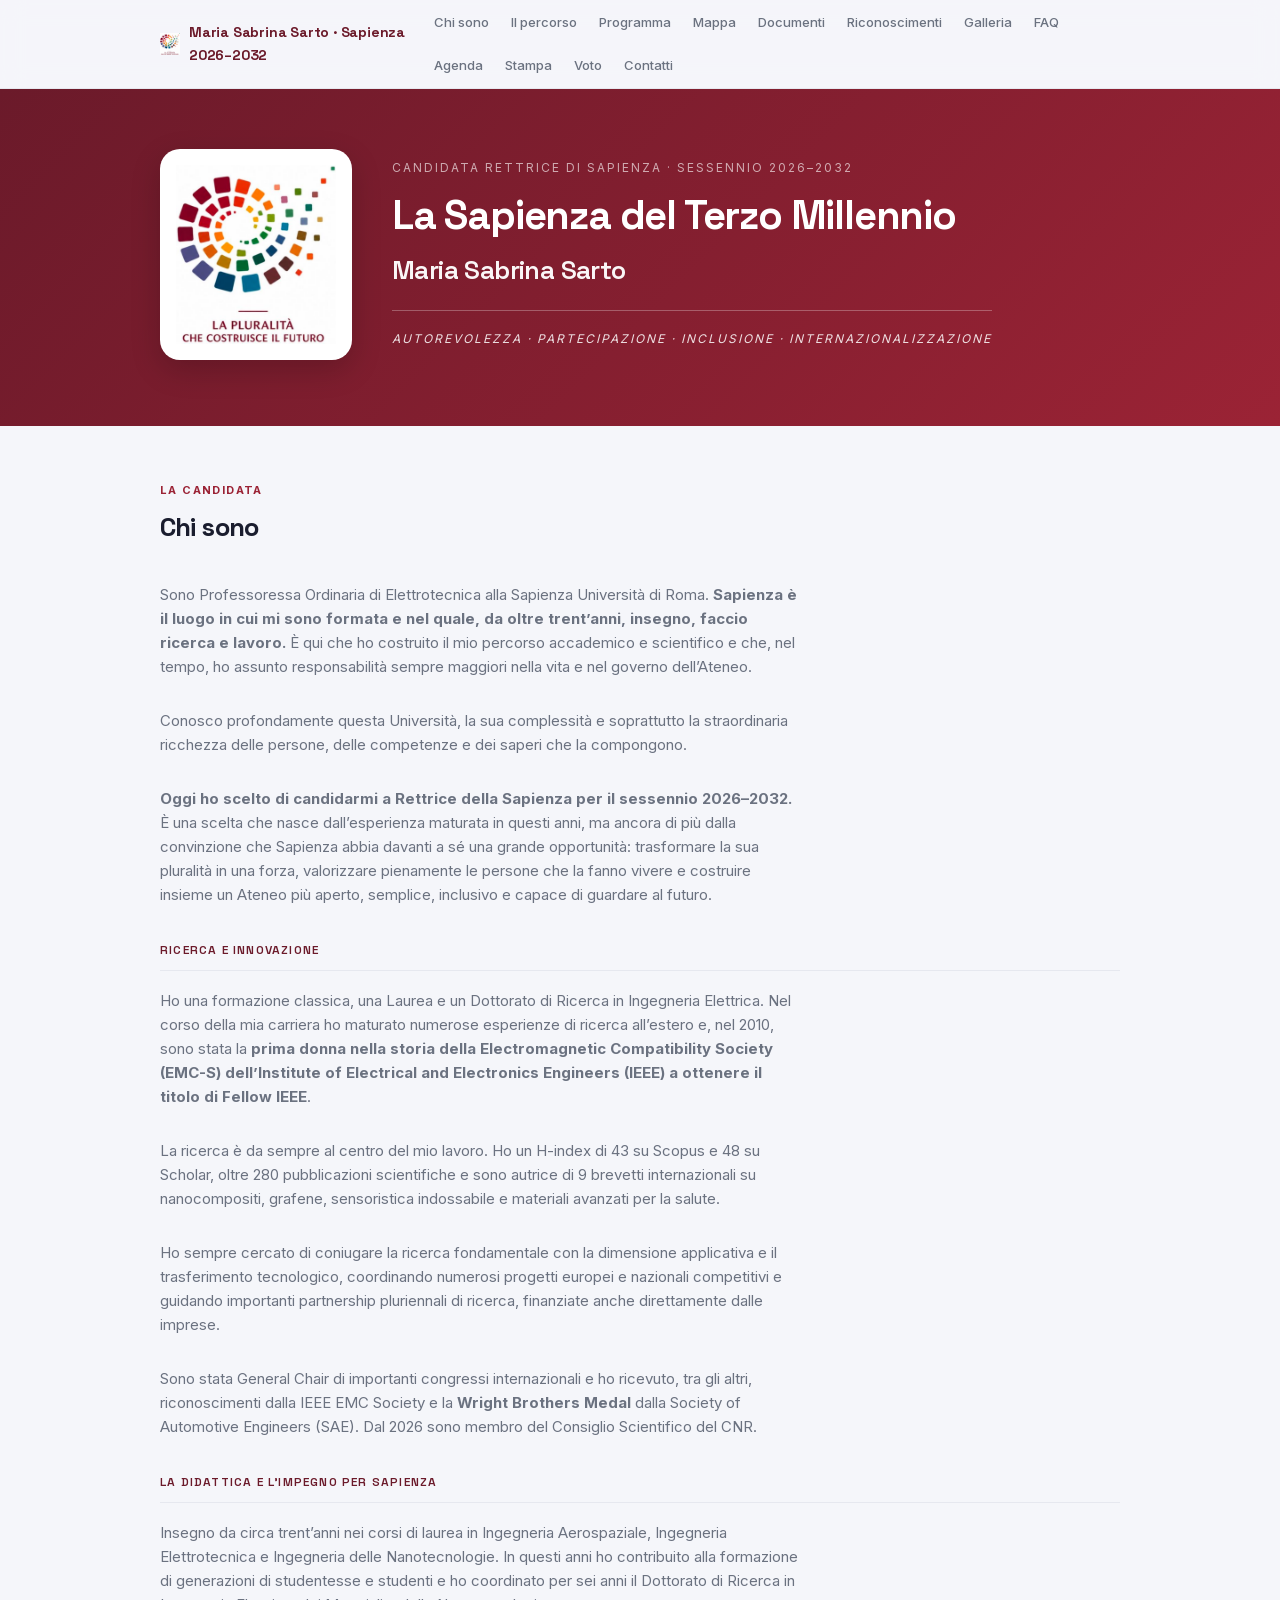
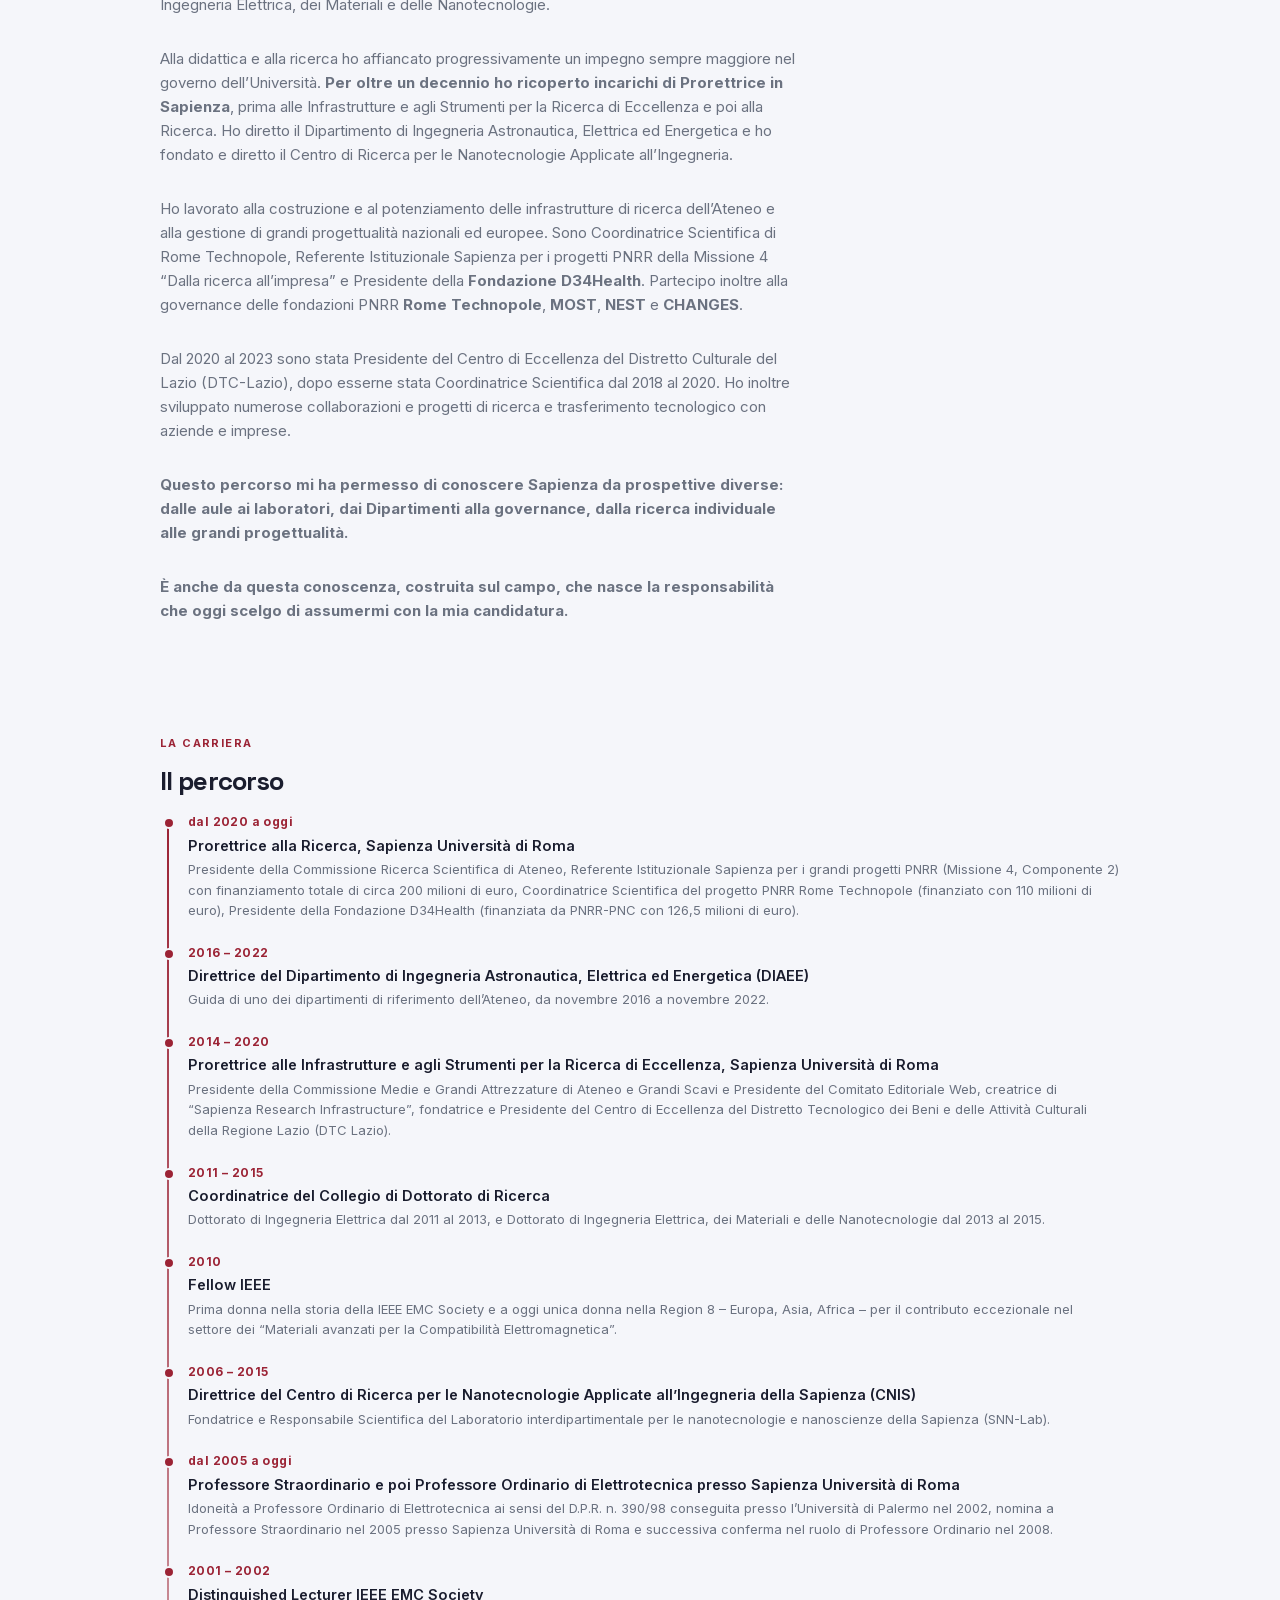
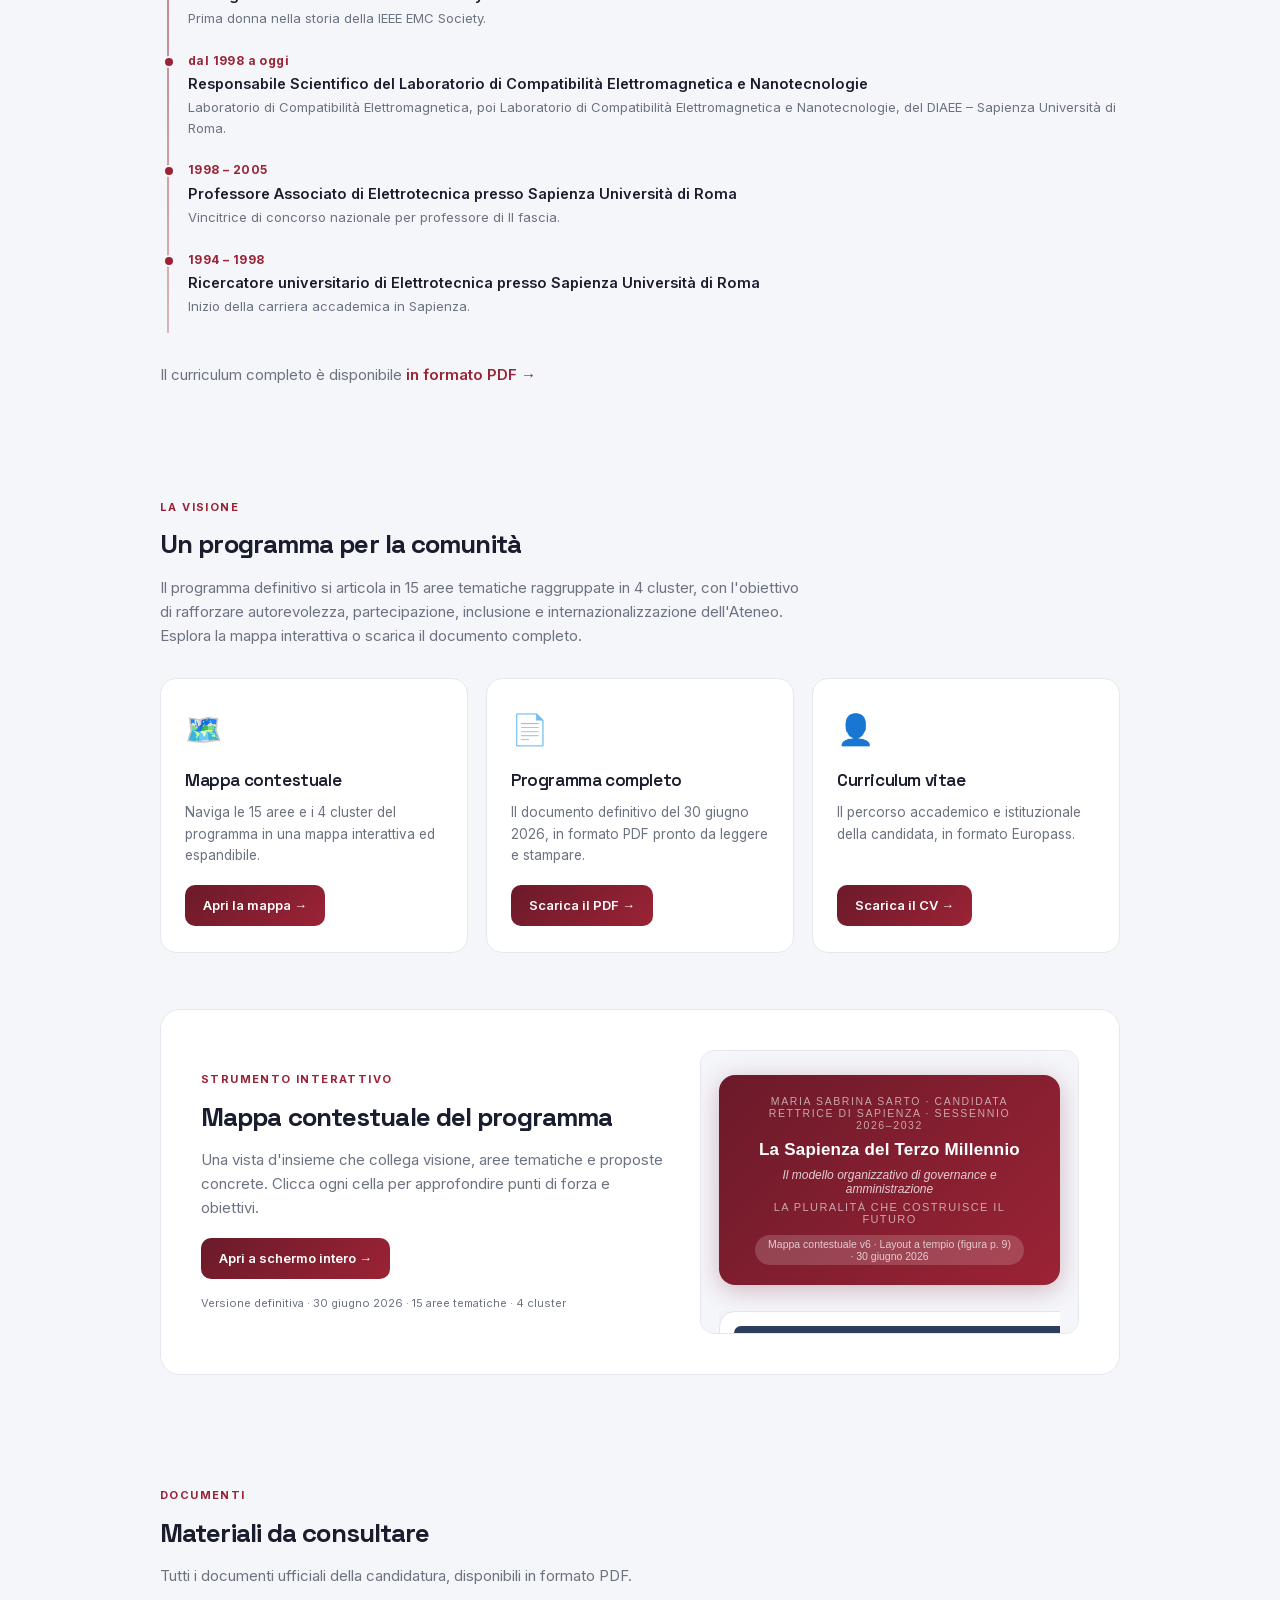
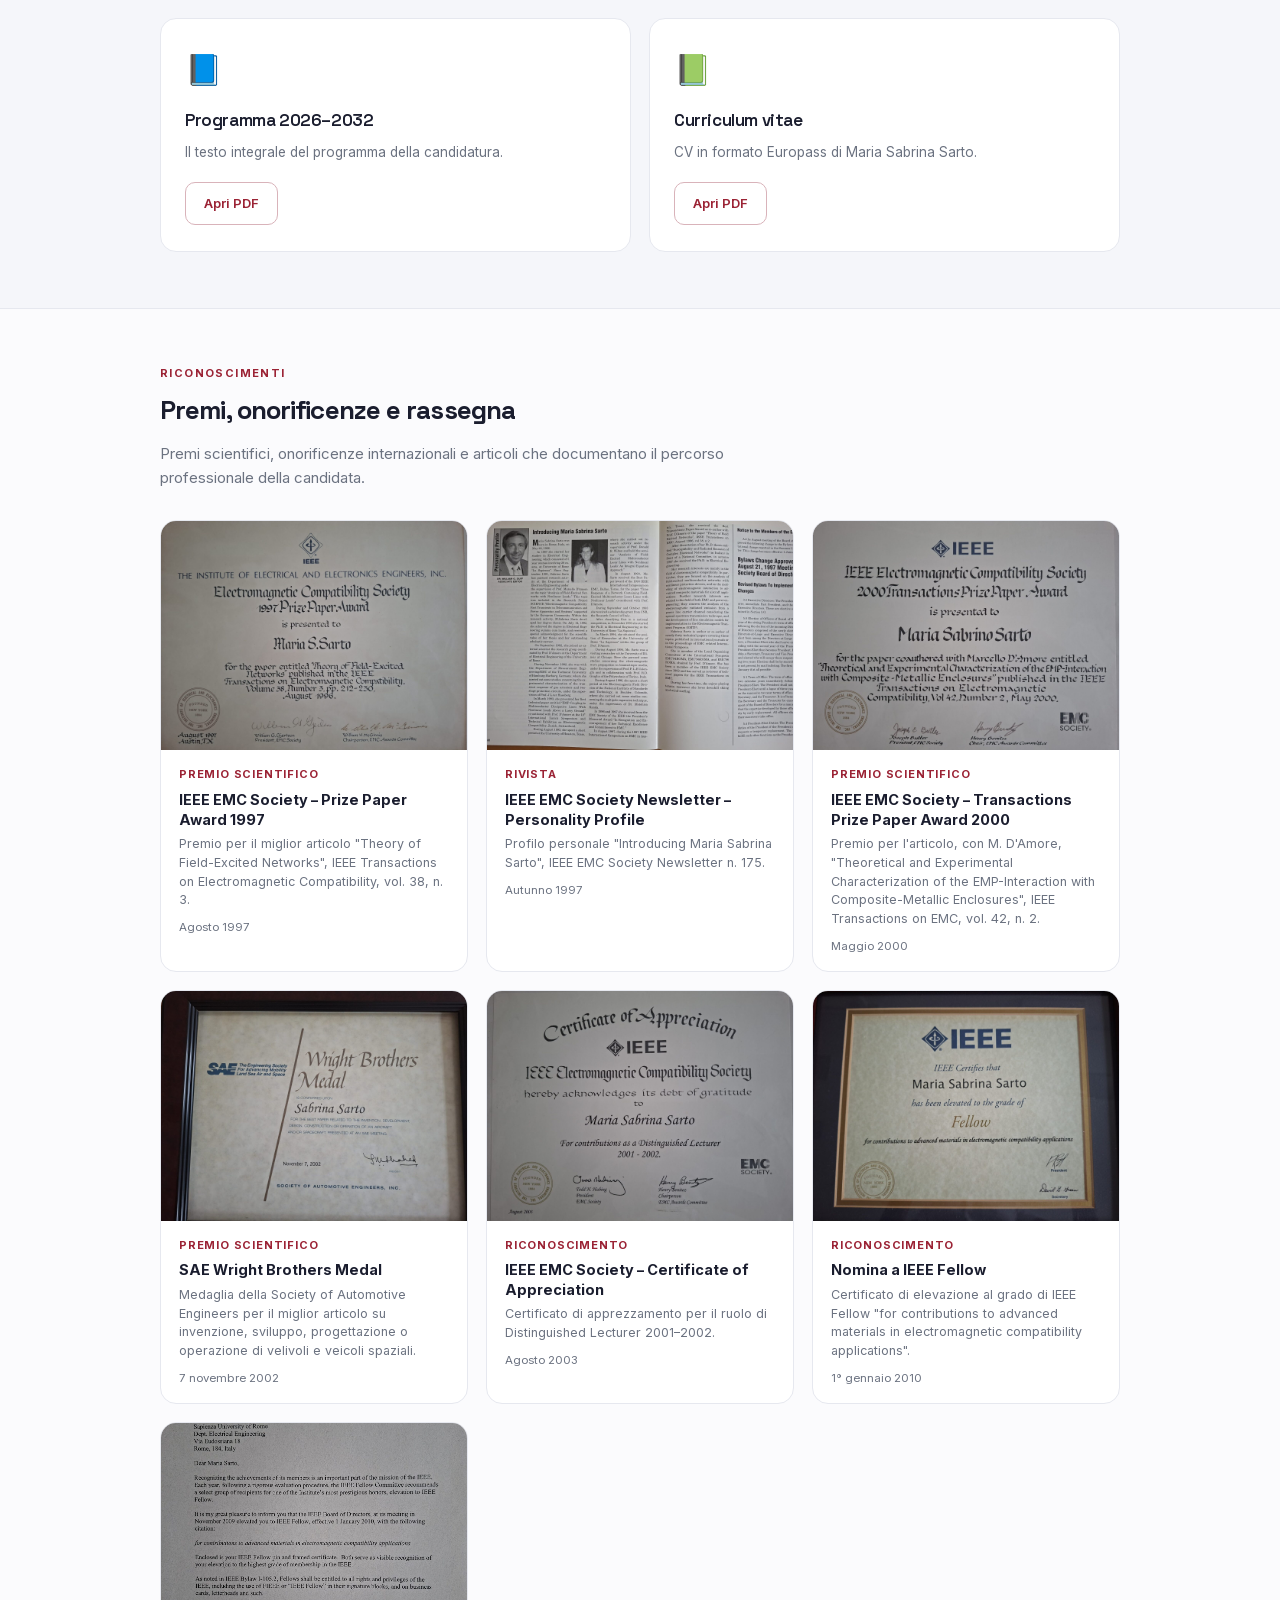
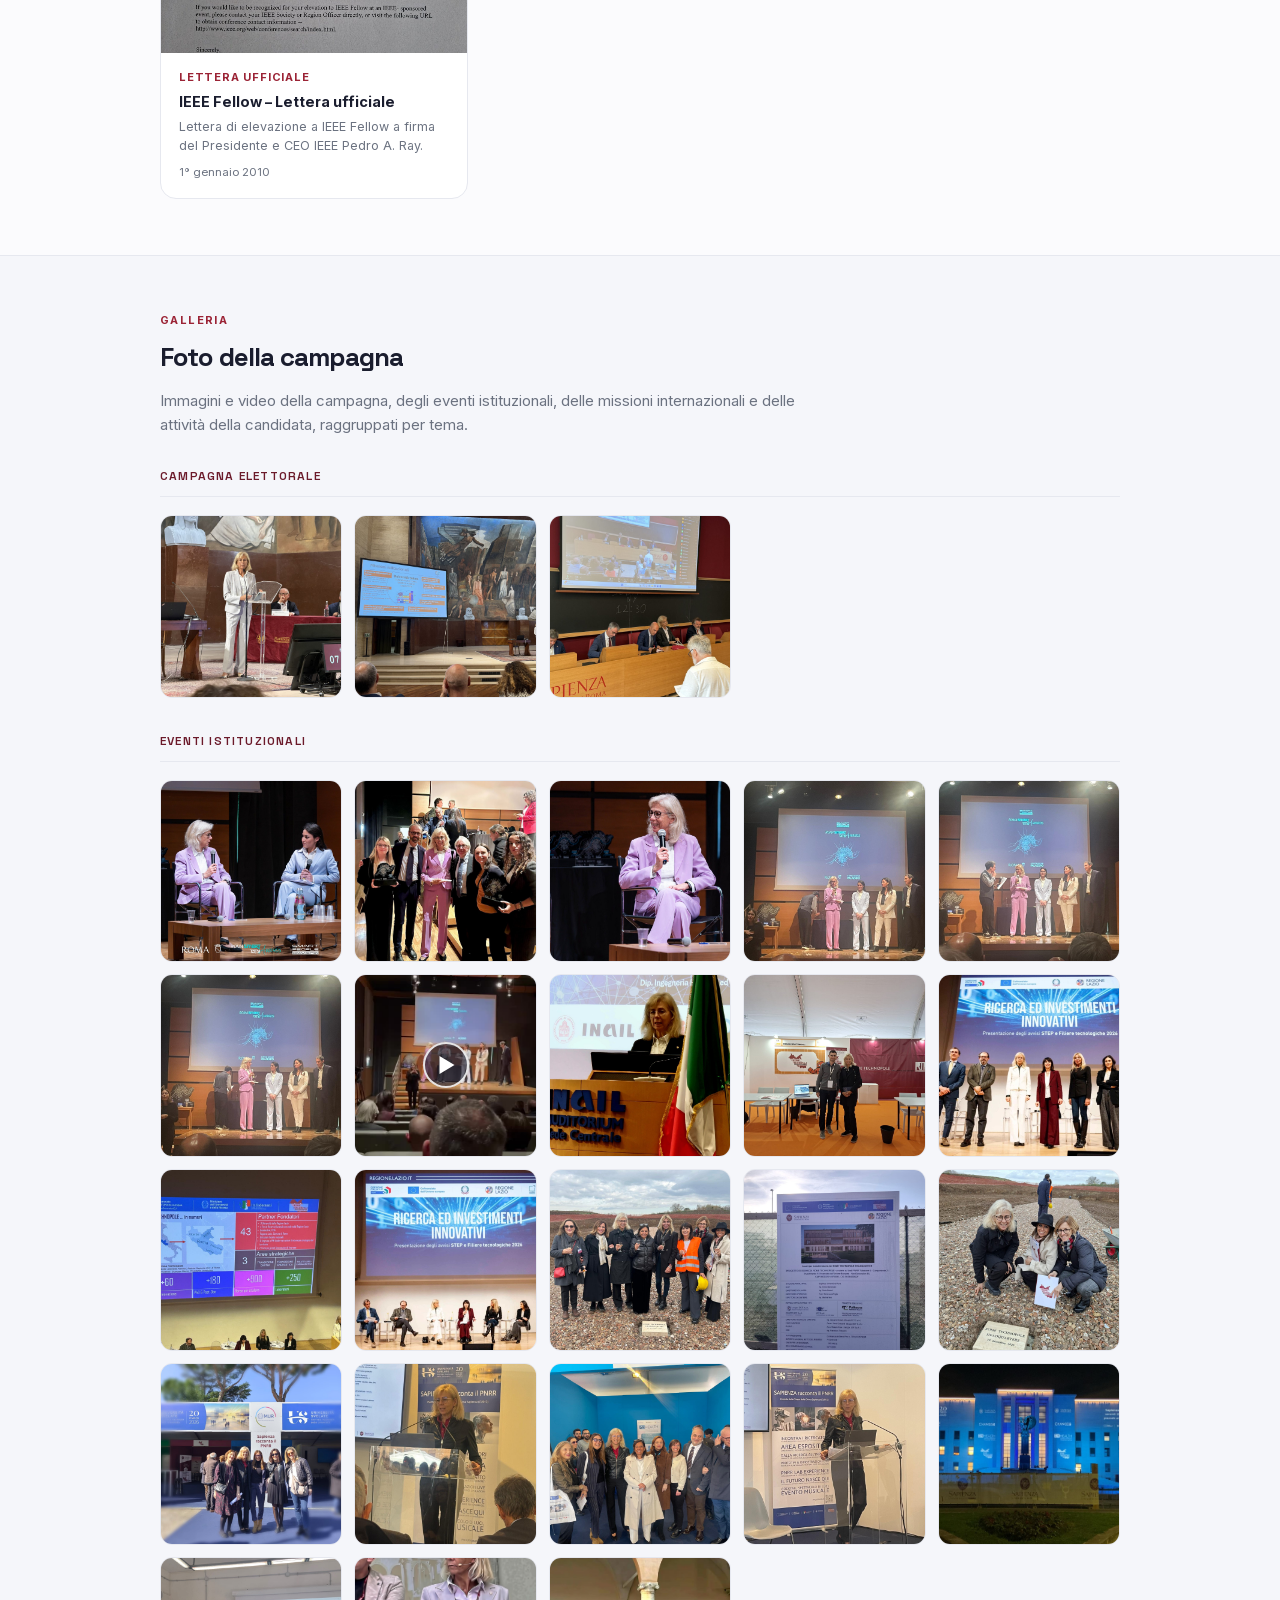
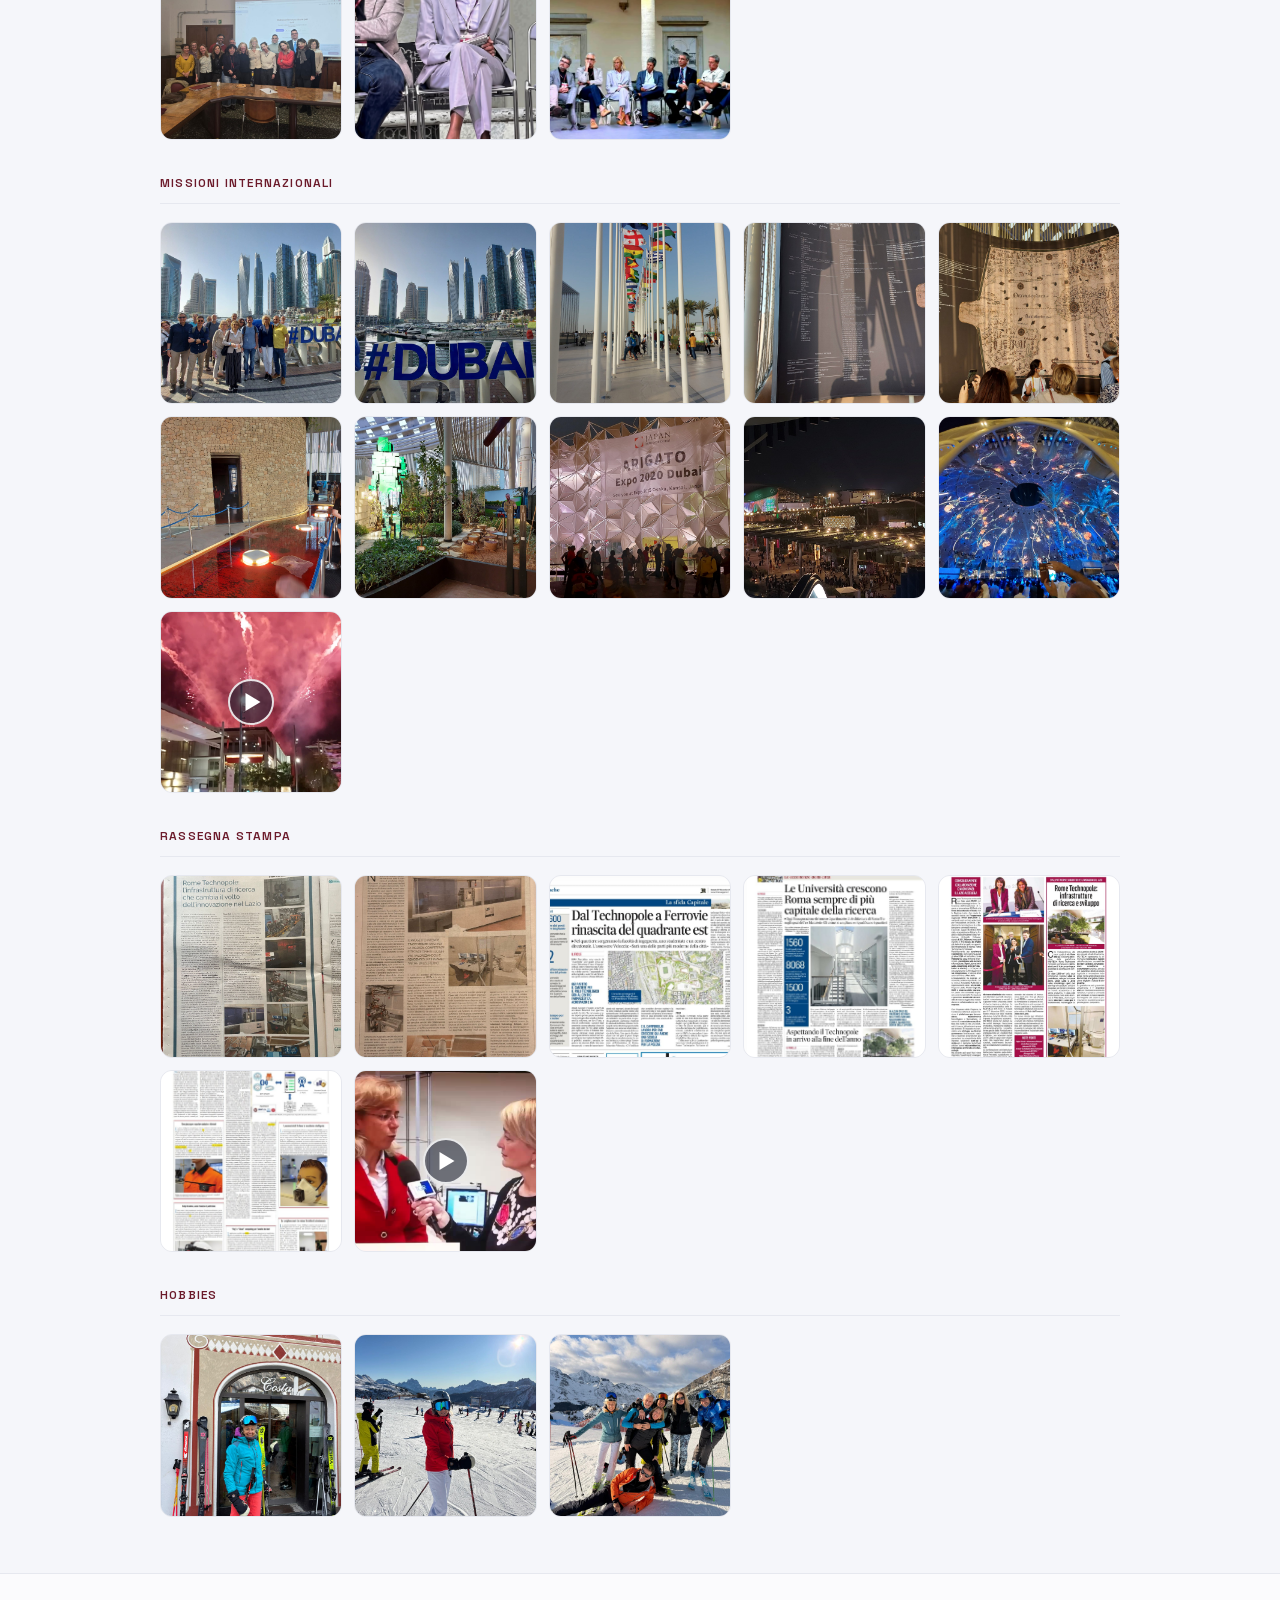
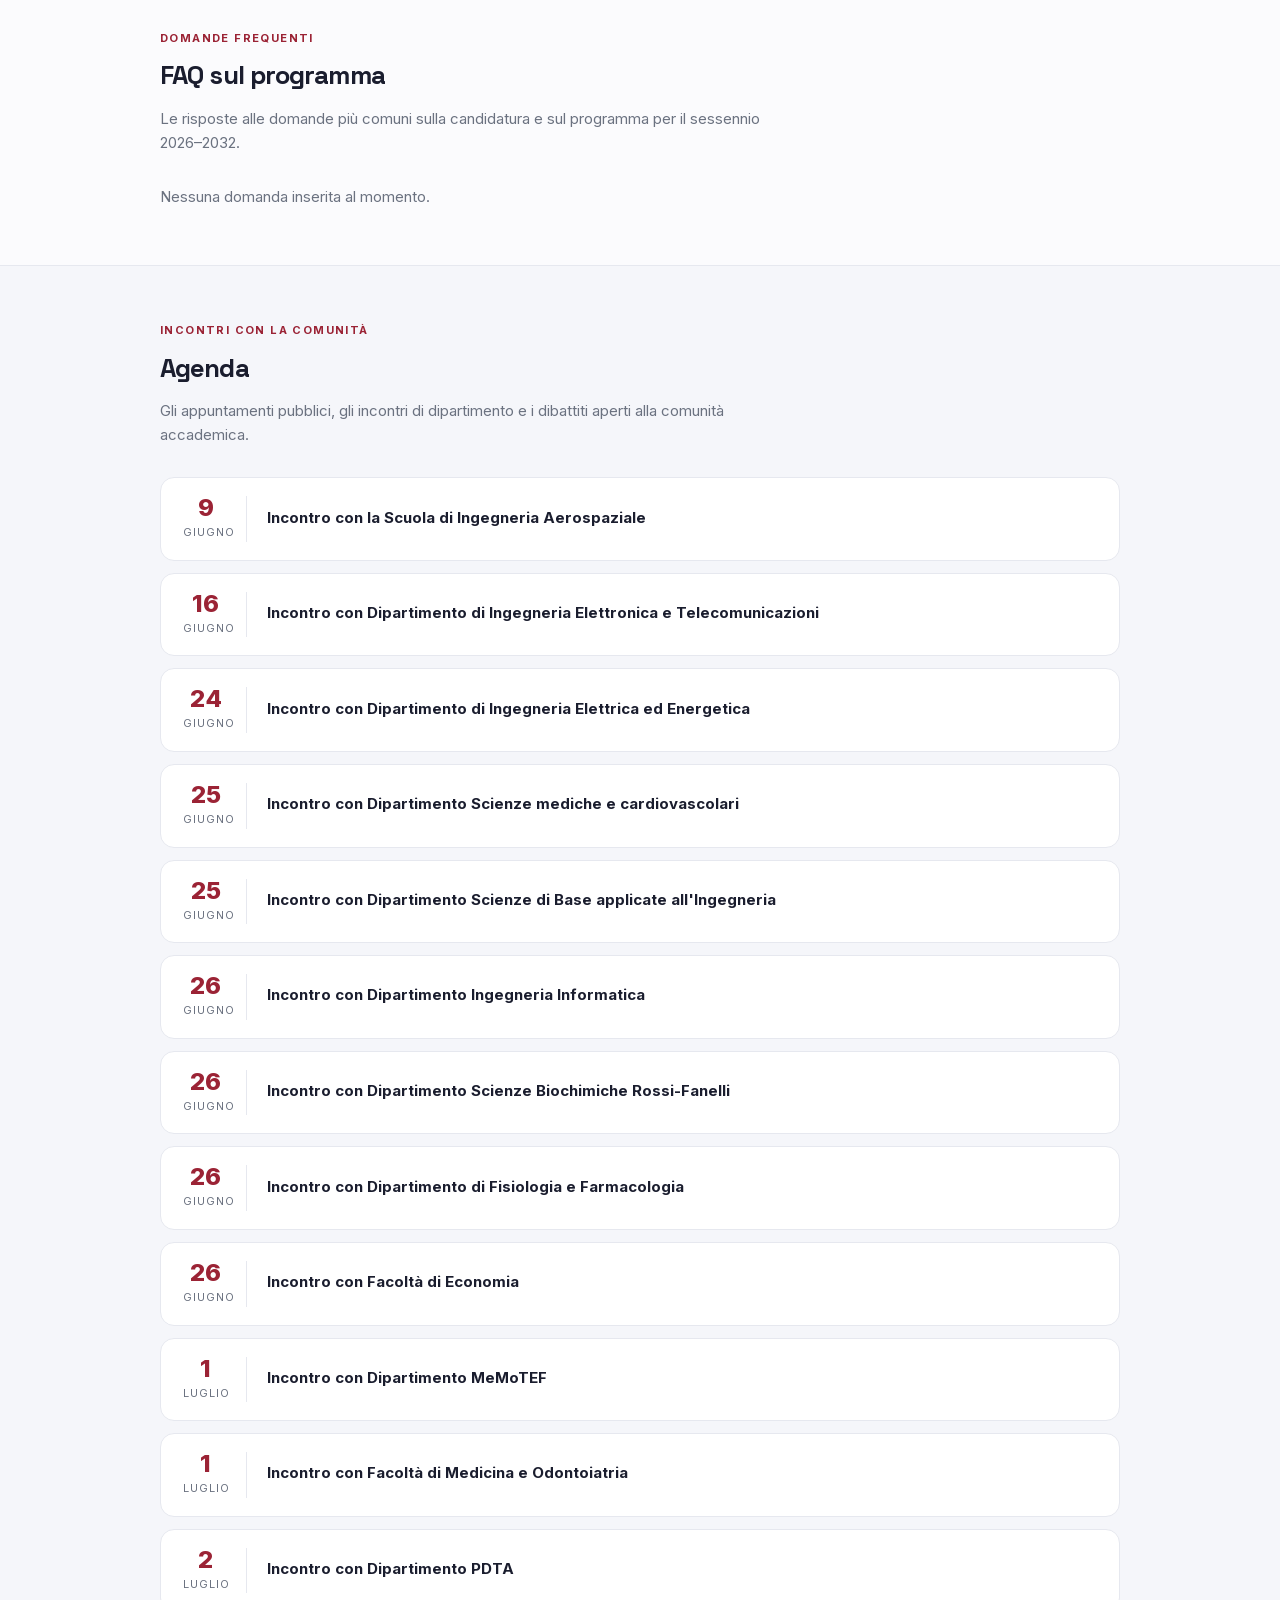
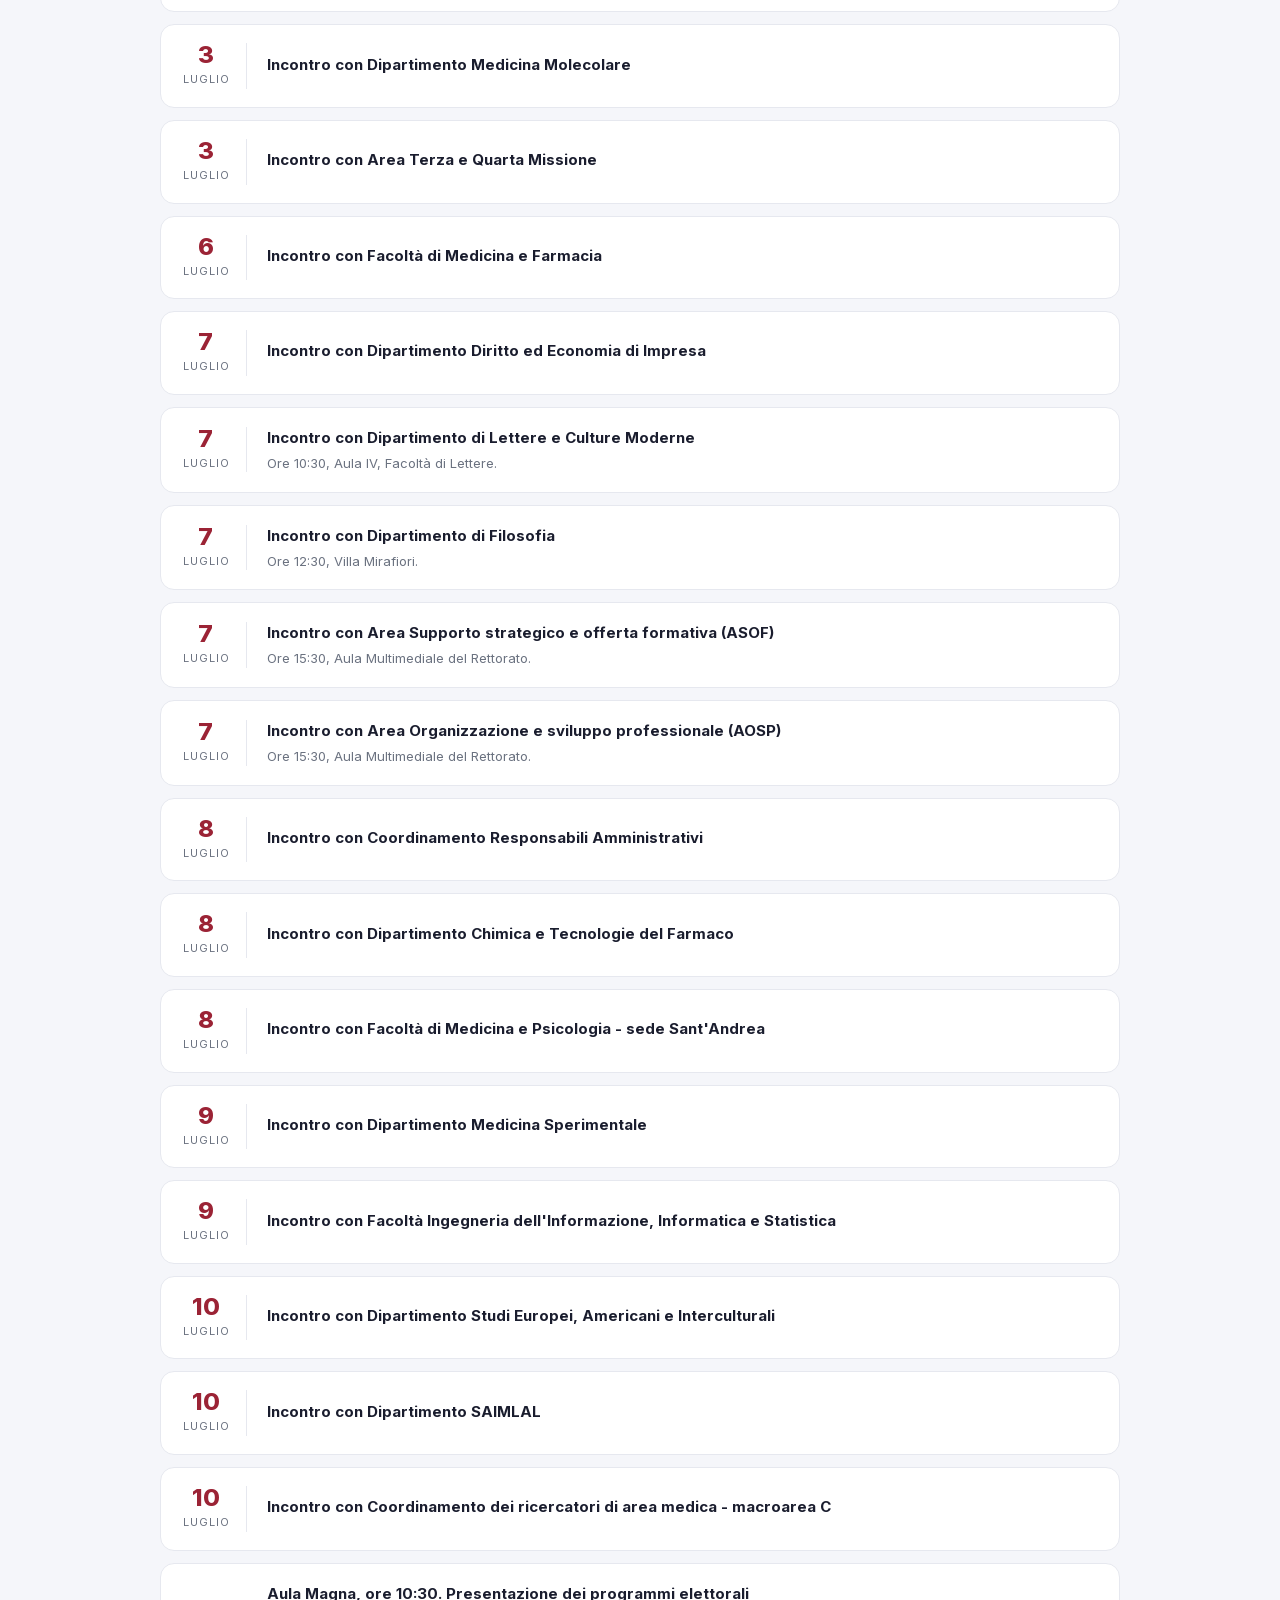
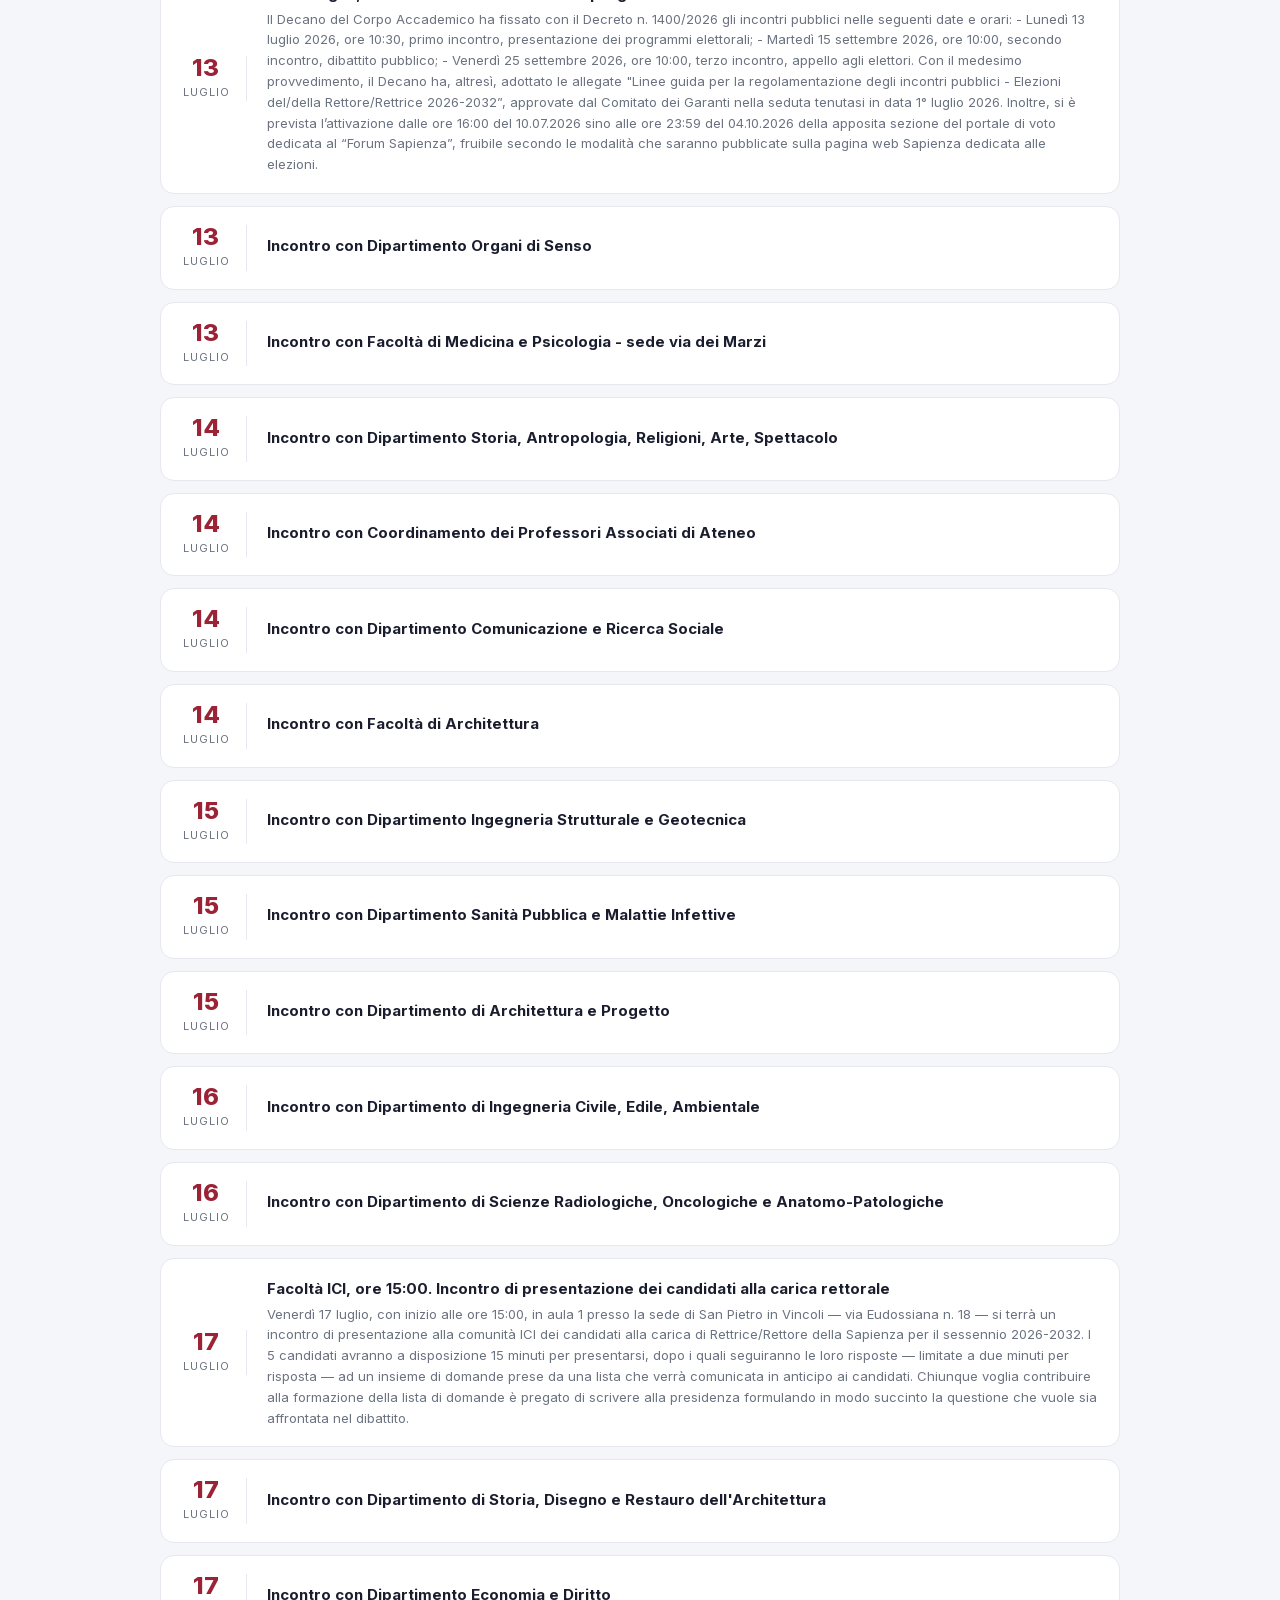
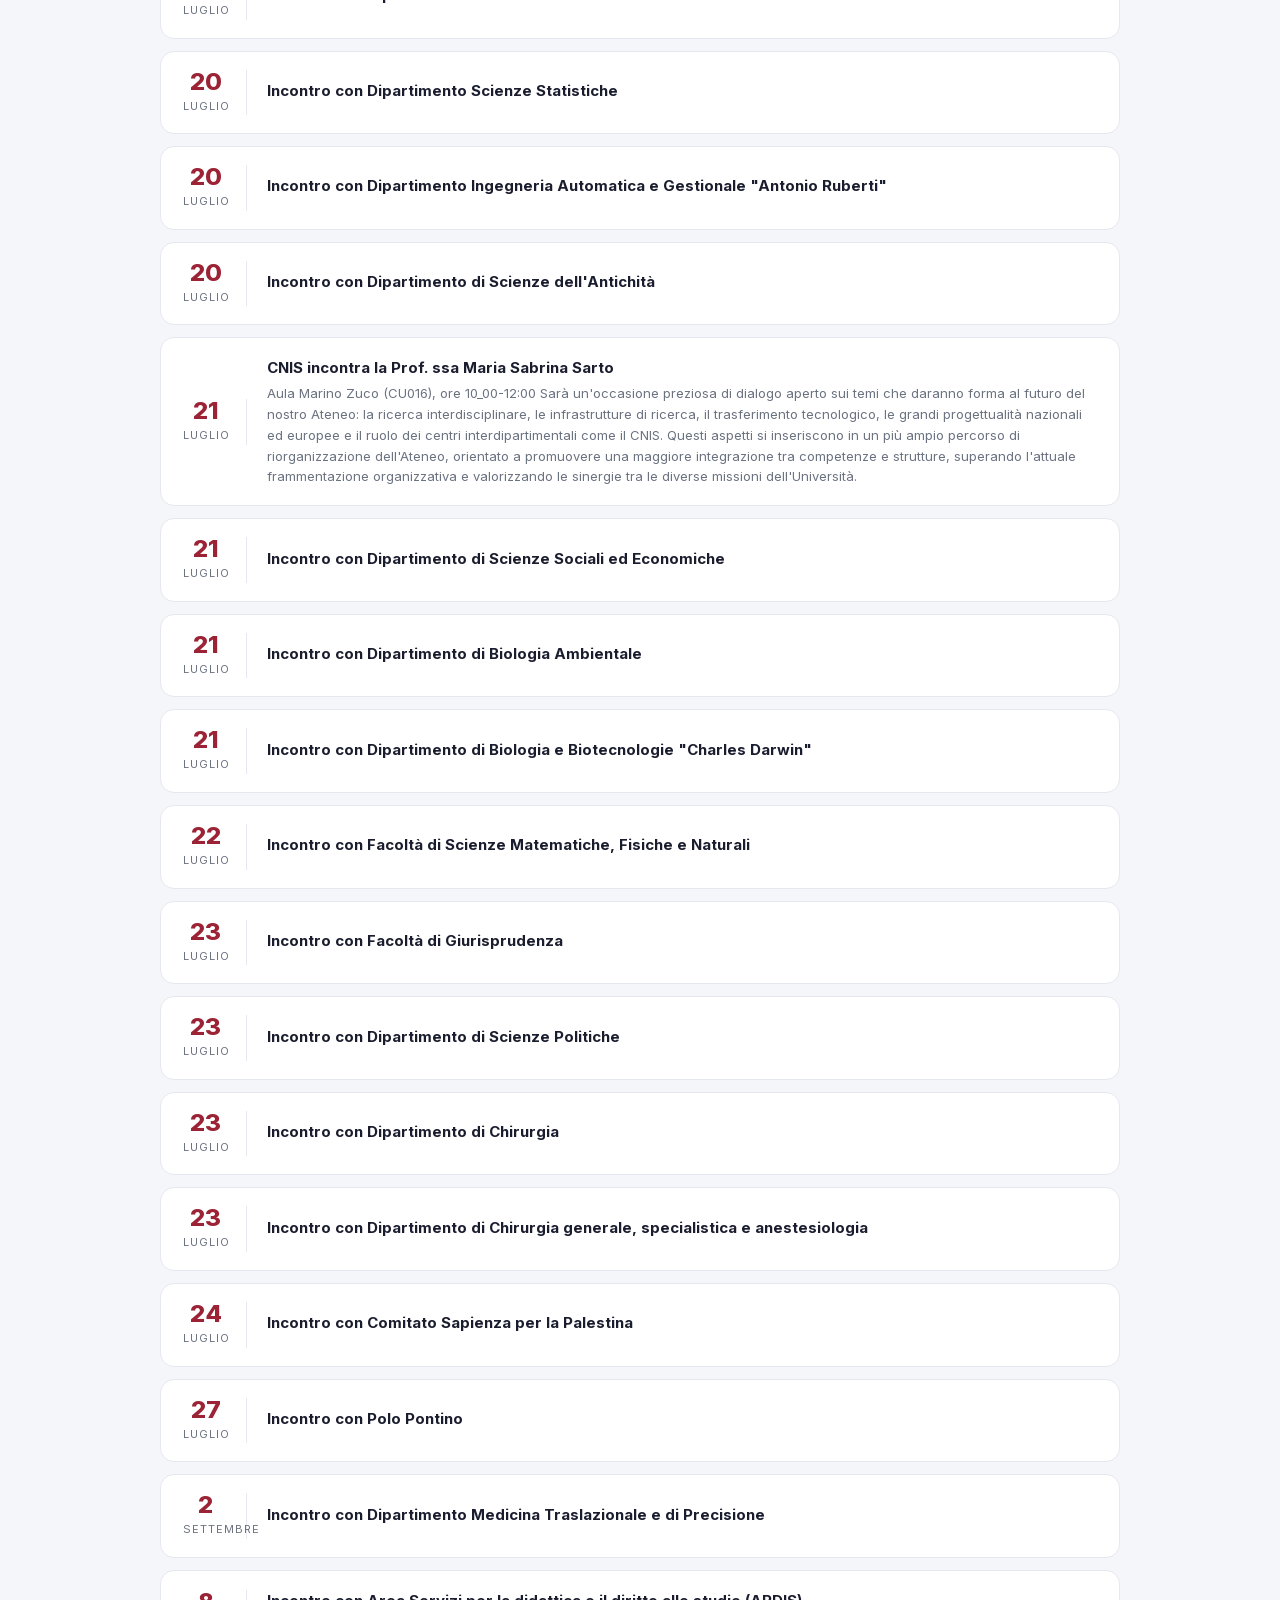
==== commit 8ca7ea1f: "Aggiunge il Forum PNRR Sapienza con PDF e due foto della tavola rotonda" ====
--- a/index.html
+++ b/index.html
@@ -567,7 +567,7 @@
     <div class="section-eyebrow">Galleria</div>
     <h2 class="section-title">Foto della campagna</h2>
     <p class="section-lead">Immagini e video della campagna, degli eventi istituzionali, delle missioni internazionali e delle attività della candidata, raggruppati per tema.</p>
-    <div class="gallery-groups" id="gallery-grid"><!--STATIC:gallery-grid:START--><div class="gallery-group"><h3 class="subsection-title">Campagna elettorale</h3><div class="gallery-grid"><button type="button" class="gallery-item" data-idx="0" title="Aula Magna – Presentazione del programma"><img src="galleria/web/campagna%20elettorale/IMG_0939.jpg" alt="Aula Magna – Presentazione del programma" loading="lazy"></button><button type="button" class="gallery-item" data-idx="1" title="Aula Magna – Presentazione del programma"><img src="galleria/web/campagna%20elettorale/IMG_0944.jpg" alt="Aula Magna – Presentazione del programma" loading="lazy"></button><button type="button" class="gallery-item" data-idx="2" title="Aula 1 – Facoltà ICI"><img src="galleria/web/campagna%20elettorale/IMG_0979.jpg" alt="Aula 1 – Facoltà ICI" loading="lazy"></button></div></div><div class="gallery-group"><h3 class="subsection-title">Eventi istituzionali</h3><div class="gallery-grid"><button type="button" class="gallery-item" data-idx="3" title="Roma Smart City Awards 2026"><img src="galleria/web/eventi%20istituzionali/Evento%20Roma%20Smart%20City%20Awards_2026_1.jpg" alt="Roma Smart City Awards 2026" loading="lazy"></button><button type="button" class="gallery-item" data-idx="4" title="Roma Smart City Awards 2026"><img src="galleria/web/eventi%20istituzionali/Evento%20Roma%20Smart%20City%20Awards_2026_2.jpg" alt="Roma Smart City Awards 2026" loading="lazy"></button><button type="button" class="gallery-item" data-idx="5" title="Roma Smart City Awards 2026"><img src="galleria/web/eventi%20istituzionali/Evento%20Roma%20Smart%20City%20Awards_2026_3.jpg" alt="Roma Smart City Awards 2026" loading="lazy"></button><button type="button" class="gallery-item" data-idx="6" title="Roma Smart City Awards 2026"><img src="galleria/web/eventi%20istituzionali/Evento%20Roma%20Smart%20City%20Awards_2026_4.jpg" alt="Roma Smart City Awards 2026" loading="lazy"></button><button type="button" class="gallery-item" data-idx="7" title="Roma Smart City Awards 2026"><img src="galleria/web/eventi%20istituzionali/Evento%20Roma%20Smart%20City%20Awards_2026_5.jpg" alt="Roma Smart City Awards 2026" loading="lazy"></button><button type="button" class="gallery-item" data-idx="8" title="Roma Smart City Awards 2026"><img src="galleria/web/eventi%20istituzionali/Evento%20Roma%20Smart%20City%20Awards_2026_6.jpg" alt="Roma Smart City Awards 2026" loading="lazy"></button><button type="button" class="gallery-item is-video" data-idx="9" title="Roma Smart City Awards 2026 – video"><img src="galleria/web/eventi%20istituzionali/Evento%20Roma%20Smart%20City%20Awards_2026_7.jpg" alt="Roma Smart City Awards 2026 – video" loading="lazy"><span class="play-badge" aria-hidden="true"></span></button><button type="button" class="gallery-item" data-idx="10" title="INAIL – Evento finale del progetto DPI SMART, 2026"><img src="galleria/web/eventi%20istituzionali/INAIL-Evento%20finale%20progetto%20DPI%20SMART_2026_1.jpg" alt="INAIL – Evento finale del progetto DPI SMART, 2026" loading="lazy"></button><button type="button" class="gallery-item" data-idx="11" title="Maker Faire 2026"><img src="galleria/web/eventi%20istituzionali/Maker%20Faire%202026_1.jpg" alt="Maker Faire 2026" loading="lazy"></button><button type="button" class="gallery-item" data-idx="12" title="Presentazione del bando STEP e Filiere Tecnologiche, 2026"><img src="galleria/web/eventi%20istituzionali/Presentazione%20bando%20STEP%20e%20Filiere%20Tecnologiche_2026_1.jpg" alt="Presentazione del bando STEP e Filiere Tecnologiche, 2026" loading="lazy"></button><button type="button" class="gallery-item" data-idx="13" title="Presentazione del bando STEP e Filiere Tecnologiche, 2026"><img src="galleria/web/eventi%20istituzionali/Presentazione%20bando%20STEP%20e%20Filiere%20Tecnologiche_2026_2.jpg" alt="Presentazione del bando STEP e Filiere Tecnologiche, 2026" loading="lazy"></button><button type="button" class="gallery-item" data-idx="14" title="Presentazione del bando STEP e Filiere Tecnologiche, 2026"><img src="galleria/web/eventi%20istituzionali/Presentazione%20bando%20STEP%20e%20Filiere%20Tecnologiche_2026_3.jpg" alt="Presentazione del bando STEP e Filiere Tecnologiche, 2026" loading="lazy"></button><button type="button" class="gallery-item" data-idx="15" title="Posa della prima pietra del Rome Technopole"><img src="galleria/web/eventi%20istituzionali/Prima%20pietra%20Rome%20Technopole_1.jpg" alt="Posa della prima pietra del Rome Technopole" loading="lazy"></button><button type="button" class="gallery-item" data-idx="16" title="Posa della prima pietra del Rome Technopole"><img src="galleria/web/eventi%20istituzionali/Prima%20pietra%20Rome%20Technopole_2.jpg" alt="Posa della prima pietra del Rome Technopole" loading="lazy"></button><button type="button" class="gallery-item" data-idx="17" title="Posa della prima pietra del Rome Technopole"><img src="galleria/web/eventi%20istituzionali/Prima%20pietra%20Rome%20Technopole_3.jpg" alt="Posa della prima pietra del Rome Technopole" loading="lazy"></button><button type="button" class="gallery-item" data-idx="18" title="Sapienza racconta il PNRR – 20 marzo 2026"><img src="galleria/web/eventi%20istituzionali/Sapienza%20racconta%20il%20PNRR%20-%2020-03-2026_1.jpg" alt="Sapienza racconta il PNRR – 20 marzo 2026" loading="lazy"></button><button type="button" class="gallery-item" data-idx="19" title="Sapienza racconta il PNRR – 20 marzo 2026"><img src="galleria/web/eventi%20istituzionali/Sapienza%20racconta%20il%20PNRR%20-%2020-03-2026_2.jpg" alt="Sapienza racconta il PNRR – 20 marzo 2026" loading="lazy"></button><button type="button" class="gallery-item" data-idx="20" title="Sapienza racconta il PNRR – 20 marzo 2026"><img src="galleria/web/eventi%20istituzionali/Sapienza%20racconta%20il%20PNRR%20-%2020-03-2026_3.jpg" alt="Sapienza racconta il PNRR – 20 marzo 2026" loading="lazy"></button><button type="button" class="gallery-item" data-idx="21" title="Sapienza racconta il PNRR – 20 marzo 2026"><img src="galleria/web/eventi%20istituzionali/Sapienza%20racconta%20il%20PNRR%20-%2020-03-2026_4.jpg" alt="Sapienza racconta il PNRR – 20 marzo 2026" loading="lazy"></button><button type="button" class="gallery-item" data-idx="22" title="Sapienza racconta il PNRR – 20 marzo 2026"><img src="galleria/web/eventi%20istituzionali/Sapienza%20racconta%20il%20PNRR%20-%2020-03-2026_5.jpg" alt="Sapienza racconta il PNRR – 20 marzo 2026" loading="lazy"></button><button type="button" class="gallery-item" data-idx="23" title="Chiusura dei lavori della Commissione Ricerca – bando 2025"><img src="galleria/web/eventi%20istituzionali/chiusura%20lavori_commissione%20ricerca-bando%202025.jpg" alt="Chiusura dei lavori della Commissione Ricerca – bando 2025" loading="lazy"></button></div></div><div class="gallery-group"><h3 class="subsection-title">Missioni internazionali</h3><div class="gallery-grid"><button type="button" class="gallery-item" data-idx="24" title="Expo 2020 Dubai – Dubai Marina"><img src="galleria/web/missioni%20internazionali/20220326_163912.jpg" alt="Expo 2020 Dubai – Dubai Marina" loading="lazy"></button><button type="button" class="gallery-item" data-idx="25" title="Expo 2020 Dubai – Dubai Marina"><img src="galleria/web/missioni%20internazionali/20220326_164006.jpg" alt="Expo 2020 Dubai – Dubai Marina" loading="lazy"></button><button type="button" class="gallery-item" data-idx="26" title="Expo 2020 Dubai – piazza delle bandiere"><img src="galleria/web/missioni%20internazionali/20220326_171840.jpg" alt="Expo 2020 Dubai – piazza delle bandiere" loading="lazy"></button><button type="button" class="gallery-item" data-idx="27" title="Expo 2020 Dubai – Padiglione Italia"><img src="galleria/web/missioni%20internazionali/20220326_175024.jpg" alt="Expo 2020 Dubai – Padiglione Italia" loading="lazy"></button><button type="button" class="gallery-item" data-idx="28" title="Expo 2020 Dubai – Padiglione Italia"><img src="galleria/web/missioni%20internazionali/20220326_175034.jpg" alt="Expo 2020 Dubai – Padiglione Italia" loading="lazy"></button><button type="button" class="gallery-item" data-idx="29" title="Expo 2020 Dubai – allestimenti espositivi"><img src="galleria/web/missioni%20internazionali/20220326_180141.jpg" alt="Expo 2020 Dubai – allestimenti espositivi" loading="lazy"></button><button type="button" class="gallery-item" data-idx="30" title="Expo 2020 Dubai – allestimenti espositivi"><img src="galleria/web/missioni%20internazionali/20220326_180643.jpg" alt="Expo 2020 Dubai – allestimenti espositivi" loading="lazy"></button><button type="button" class="gallery-item" data-idx="31" title="Expo 2020 Dubai – Padiglione Giappone"><img src="galleria/web/missioni%20internazionali/20220326_185322.jpg" alt="Expo 2020 Dubai – Padiglione Giappone" loading="lazy"></button><button type="button" class="gallery-item" data-idx="32" title="Expo 2020 Dubai – veduta serale del sito espositivo"><img src="galleria/web/missioni%20internazionali/20220326_190324.jpg" alt="Expo 2020 Dubai – veduta serale del sito espositivo" loading="lazy"></button><button type="button" class="gallery-item" data-idx="33" title="Expo 2020 Dubai – cupola Al Wasl"><img src="galleria/web/missioni%20internazionali/20220326_194958.jpg" alt="Expo 2020 Dubai – cupola Al Wasl" loading="lazy"></button><button type="button" class="gallery-item is-video" data-idx="34" title="Expo 2020 Dubai – spettacolo serale, video"><img src="galleria/web/missioni%20internazionali/20220326_220102.jpg" alt="Expo 2020 Dubai – spettacolo serale, video" loading="lazy"><span class="play-badge" aria-hidden="true"></span></button></div></div><div class="gallery-group"><h3 class="subsection-title">Rassegna stampa</h3><div class="gallery-grid"><button type="button" class="gallery-item" data-idx="35" title="Le infrastrutture di ricerca del Rome Technopole sulla stampa"><img src="galleria/web/rassegna%20stampa/Stampa_IR%20Rome%20Technopole_1.jpg" alt="Le infrastrutture di ricerca del Rome Technopole sulla stampa" loading="lazy"></button><button type="button" class="gallery-item" data-idx="36" title="Le infrastrutture di ricerca del Rome Technopole sulla stampa"><img src="galleria/web/rassegna%20stampa/Stampa_IR%20Rome%20Technopole_2.jpg" alt="Le infrastrutture di ricerca del Rome Technopole sulla stampa" loading="lazy"></button><button type="button" class="gallery-item" data-idx="37" title="Il Rome Technopole sulla stampa"><img src="galleria/web/rassegna%20stampa/Stampa_Rome%20Technopole_1.jpg" alt="Il Rome Technopole sulla stampa" loading="lazy"></button><button type="button" class="gallery-item" data-idx="38" title="Il Rome Technopole sulla stampa"><img src="galleria/web/rassegna%20stampa/Stampa_Rome%20Technopole_3.jpg" alt="Il Rome Technopole sulla stampa" loading="lazy"></button><button type="button" class="gallery-item" data-idx="39" title="Il Rome Technopole sulla stampa"><img src="galleria/web/rassegna%20stampa/Stampa_Rome%20Technopole_4.jpg" alt="Il Rome Technopole sulla stampa" loading="lazy"></button><button type="button" class="gallery-item" data-idx="40" title="Il progetto INAIL DPI SMART sulla stampa"><img src="galleria/web/rassegna%20stampa/Stampa_progetto%20INAIL-DPI%20SMART.jpg" alt="Il progetto INAIL DPI SMART sulla stampa" loading="lazy"></button><button type="button" class="gallery-item is-video" data-idx="41" title="Intervista al TGR"><img src="galleria/web/rassegna%20stampa/Stampa_intervista_TG3.jpg" alt="Intervista al TGR" loading="lazy"><span class="play-badge" aria-hidden="true"></span></button></div></div><div class="gallery-group"><h3 class="subsection-title">Hobbies</h3><div class="gallery-grid"><button type="button" class="gallery-item" data-idx="42" title="Sci"><img src="galleria/web/hobbies/Sci_1.jpg" alt="Sci" loading="lazy"></button><button type="button" class="gallery-item" data-idx="43" title="Sci"><img src="galleria/web/hobbies/Sci_2.jpg" alt="Sci" loading="lazy"></button><button type="button" class="gallery-item" data-idx="44" title="Sci"><img src="galleria/web/hobbies/Sci_3.jpg" alt="Sci" loading="lazy"></button></div></div><!--STATIC:gallery-grid:END--></div>
+    <div class="gallery-groups" id="gallery-grid"><!--STATIC:gallery-grid:START--><div class="gallery-group"><h3 class="subsection-title">Campagna elettorale</h3><div class="gallery-grid"><button type="button" class="gallery-item" data-idx="0" title="Aula Magna – Presentazione del programma"><img src="galleria/web/campagna%20elettorale/IMG_0939.jpg" alt="Aula Magna – Presentazione del programma" loading="lazy"></button><button type="button" class="gallery-item" data-idx="1" title="Aula Magna – Presentazione del programma"><img src="galleria/web/campagna%20elettorale/IMG_0944.jpg" alt="Aula Magna – Presentazione del programma" loading="lazy"></button><button type="button" class="gallery-item" data-idx="2" title="Aula 1 – Facoltà ICI"><img src="galleria/web/campagna%20elettorale/IMG_0979.jpg" alt="Aula 1 – Facoltà ICI" loading="lazy"></button></div></div><div class="gallery-group"><h3 class="subsection-title">Eventi istituzionali</h3><div class="gallery-grid"><button type="button" class="gallery-item" data-idx="3" title="Roma Smart City Awards 2026"><img src="galleria/web/eventi%20istituzionali/Evento%20Roma%20Smart%20City%20Awards_2026_1.jpg" alt="Roma Smart City Awards 2026" loading="lazy"></button><button type="button" class="gallery-item" data-idx="4" title="Roma Smart City Awards 2026"><img src="galleria/web/eventi%20istituzionali/Evento%20Roma%20Smart%20City%20Awards_2026_2.jpg" alt="Roma Smart City Awards 2026" loading="lazy"></button><button type="button" class="gallery-item" data-idx="5" title="Roma Smart City Awards 2026"><img src="galleria/web/eventi%20istituzionali/Evento%20Roma%20Smart%20City%20Awards_2026_3.jpg" alt="Roma Smart City Awards 2026" loading="lazy"></button><button type="button" class="gallery-item" data-idx="6" title="Roma Smart City Awards 2026"><img src="galleria/web/eventi%20istituzionali/Evento%20Roma%20Smart%20City%20Awards_2026_4.jpg" alt="Roma Smart City Awards 2026" loading="lazy"></button><button type="button" class="gallery-item" data-idx="7" title="Roma Smart City Awards 2026"><img src="galleria/web/eventi%20istituzionali/Evento%20Roma%20Smart%20City%20Awards_2026_5.jpg" alt="Roma Smart City Awards 2026" loading="lazy"></button><button type="button" class="gallery-item" data-idx="8" title="Roma Smart City Awards 2026"><img src="galleria/web/eventi%20istituzionali/Evento%20Roma%20Smart%20City%20Awards_2026_6.jpg" alt="Roma Smart City Awards 2026" loading="lazy"></button><button type="button" class="gallery-item is-video" data-idx="9" title="Roma Smart City Awards 2026 – video"><img src="galleria/web/eventi%20istituzionali/Evento%20Roma%20Smart%20City%20Awards_2026_7.jpg" alt="Roma Smart City Awards 2026 – video" loading="lazy"><span class="play-badge" aria-hidden="true"></span></button><button type="button" class="gallery-item" data-idx="10" title="INAIL – Evento finale del progetto DPI SMART, 2026"><img src="galleria/web/eventi%20istituzionali/INAIL-Evento%20finale%20progetto%20DPI%20SMART_2026_1.jpg" alt="INAIL – Evento finale del progetto DPI SMART, 2026" loading="lazy"></button><button type="button" class="gallery-item" data-idx="11" title="Maker Faire 2026"><img src="galleria/web/eventi%20istituzionali/Maker%20Faire%202026_1.jpg" alt="Maker Faire 2026" loading="lazy"></button><button type="button" class="gallery-item" data-idx="12" title="Presentazione del bando STEP e Filiere Tecnologiche, 2026"><img src="galleria/web/eventi%20istituzionali/Presentazione%20bando%20STEP%20e%20Filiere%20Tecnologiche_2026_1.jpg" alt="Presentazione del bando STEP e Filiere Tecnologiche, 2026" loading="lazy"></button><button type="button" class="gallery-item" data-idx="13" title="Presentazione del bando STEP e Filiere Tecnologiche, 2026"><img src="galleria/web/eventi%20istituzionali/Presentazione%20bando%20STEP%20e%20Filiere%20Tecnologiche_2026_2.jpg" alt="Presentazione del bando STEP e Filiere Tecnologiche, 2026" loading="lazy"></button><button type="button" class="gallery-item" data-idx="14" title="Presentazione del bando STEP e Filiere Tecnologiche, 2026"><img src="galleria/web/eventi%20istituzionali/Presentazione%20bando%20STEP%20e%20Filiere%20Tecnologiche_2026_3.jpg" alt="Presentazione del bando STEP e Filiere Tecnologiche, 2026" loading="lazy"></button><button type="button" class="gallery-item" data-idx="15" title="Posa della prima pietra del Rome Technopole"><img src="galleria/web/eventi%20istituzionali/Prima%20pietra%20Rome%20Technopole_1.jpg" alt="Posa della prima pietra del Rome Technopole" loading="lazy"></button><button type="button" class="gallery-item" data-idx="16" title="Posa della prima pietra del Rome Technopole"><img src="galleria/web/eventi%20istituzionali/Prima%20pietra%20Rome%20Technopole_2.jpg" alt="Posa della prima pietra del Rome Technopole" loading="lazy"></button><button type="button" class="gallery-item" data-idx="17" title="Posa della prima pietra del Rome Technopole"><img src="galleria/web/eventi%20istituzionali/Prima%20pietra%20Rome%20Technopole_3.jpg" alt="Posa della prima pietra del Rome Technopole" loading="lazy"></button><button type="button" class="gallery-item" data-idx="18" title="Sapienza racconta il PNRR – 20 marzo 2026"><img src="galleria/web/eventi%20istituzionali/Sapienza%20racconta%20il%20PNRR%20-%2020-03-2026_1.jpg" alt="Sapienza racconta il PNRR – 20 marzo 2026" loading="lazy"></button><button type="button" class="gallery-item" data-idx="19" title="Sapienza racconta il PNRR – 20 marzo 2026"><img src="galleria/web/eventi%20istituzionali/Sapienza%20racconta%20il%20PNRR%20-%2020-03-2026_2.jpg" alt="Sapienza racconta il PNRR – 20 marzo 2026" loading="lazy"></button><button type="button" class="gallery-item" data-idx="20" title="Sapienza racconta il PNRR – 20 marzo 2026"><img src="galleria/web/eventi%20istituzionali/Sapienza%20racconta%20il%20PNRR%20-%2020-03-2026_3.jpg" alt="Sapienza racconta il PNRR – 20 marzo 2026" loading="lazy"></button><button type="button" class="gallery-item" data-idx="21" title="Sapienza racconta il PNRR – 20 marzo 2026"><img src="galleria/web/eventi%20istituzionali/Sapienza%20racconta%20il%20PNRR%20-%2020-03-2026_4.jpg" alt="Sapienza racconta il PNRR – 20 marzo 2026" loading="lazy"></button><button type="button" class="gallery-item" data-idx="22" title="Sapienza racconta il PNRR – 20 marzo 2026"><img src="galleria/web/eventi%20istituzionali/Sapienza%20racconta%20il%20PNRR%20-%2020-03-2026_5.jpg" alt="Sapienza racconta il PNRR – 20 marzo 2026" loading="lazy"></button><button type="button" class="gallery-item" data-idx="23" title="Chiusura dei lavori della Commissione Ricerca – bando 2025"><img src="galleria/web/eventi%20istituzionali/chiusura%20lavori_commissione%20ricerca-bando%202025.jpg" alt="Chiusura dei lavori della Commissione Ricerca – bando 2025" loading="lazy"></button><button type="button" class="gallery-item" data-idx="24" title="Forum PNRR Sapienza a NanoInnovation 2026 – la tavola rotonda delle 18:00 nel Chiostro"><img src="galleria/web/forum%20a%20nanoInnovation/forum-pnrr-sapienza_1.jpg" alt="Forum PNRR Sapienza a NanoInnovation 2026 – la tavola rotonda delle 18:00 nel Chiostro" loading="lazy"></button><button type="button" class="gallery-item" data-idx="25" title="Forum PNRR Sapienza a NanoInnovation 2026 – il panel della tavola rotonda delle 18:00, moderata da Maurizio Melis"><img src="galleria/web/forum%20a%20nanoInnovation/forum-pnrr-sapienza_2.jpg" alt="Forum PNRR Sapienza a NanoInnovation 2026 – il panel della tavola rotonda delle 18:00, moderata da Maurizio Melis" loading="lazy"></button></div></div><div class="gallery-group"><h3 class="subsection-title">Missioni internazionali</h3><div class="gallery-grid"><button type="button" class="gallery-item" data-idx="26" title="Expo 2020 Dubai – Dubai Marina"><img src="galleria/web/missioni%20internazionali/20220326_163912.jpg" alt="Expo 2020 Dubai – Dubai Marina" loading="lazy"></button><button type="button" class="gallery-item" data-idx="27" title="Expo 2020 Dubai – Dubai Marina"><img src="galleria/web/missioni%20internazionali/20220326_164006.jpg" alt="Expo 2020 Dubai – Dubai Marina" loading="lazy"></button><button type="button" class="gallery-item" data-idx="28" title="Expo 2020 Dubai – piazza delle bandiere"><img src="galleria/web/missioni%20internazionali/20220326_171840.jpg" alt="Expo 2020 Dubai – piazza delle bandiere" loading="lazy"></button><button type="button" class="gallery-item" data-idx="29" title="Expo 2020 Dubai – Padiglione Italia"><img src="galleria/web/missioni%20internazionali/20220326_175024.jpg" alt="Expo 2020 Dubai – Padiglione Italia" loading="lazy"></button><button type="button" class="gallery-item" data-idx="30" title="Expo 2020 Dubai – Padiglione Italia"><img src="galleria/web/missioni%20internazionali/20220326_175034.jpg" alt="Expo 2020 Dubai – Padiglione Italia" loading="lazy"></button><button type="button" class="gallery-item" data-idx="31" title="Expo 2020 Dubai – allestimenti espositivi"><img src="galleria/web/missioni%20internazionali/20220326_180141.jpg" alt="Expo 2020 Dubai – allestimenti espositivi" loading="lazy"></button><button type="button" class="gallery-item" data-idx="32" title="Expo 2020 Dubai – allestimenti espositivi"><img src="galleria/web/missioni%20internazionali/20220326_180643.jpg" alt="Expo 2020 Dubai – allestimenti espositivi" loading="lazy"></button><button type="button" class="gallery-item" data-idx="33" title="Expo 2020 Dubai – Padiglione Giappone"><img src="galleria/web/missioni%20internazionali/20220326_185322.jpg" alt="Expo 2020 Dubai – Padiglione Giappone" loading="lazy"></button><button type="button" class="gallery-item" data-idx="34" title="Expo 2020 Dubai – veduta serale del sito espositivo"><img src="galleria/web/missioni%20internazionali/20220326_190324.jpg" alt="Expo 2020 Dubai – veduta serale del sito espositivo" loading="lazy"></button><button type="button" class="gallery-item" data-idx="35" title="Expo 2020 Dubai – cupola Al Wasl"><img src="galleria/web/missioni%20internazionali/20220326_194958.jpg" alt="Expo 2020 Dubai – cupola Al Wasl" loading="lazy"></button><button type="button" class="gallery-item is-video" data-idx="36" title="Expo 2020 Dubai – spettacolo serale, video"><img src="galleria/web/missioni%20internazionali/20220326_220102.jpg" alt="Expo 2020 Dubai – spettacolo serale, video" loading="lazy"><span class="play-badge" aria-hidden="true"></span></button></div></div><div class="gallery-group"><h3 class="subsection-title">Rassegna stampa</h3><div class="gallery-grid"><button type="button" class="gallery-item" data-idx="37" title="Le infrastrutture di ricerca del Rome Technopole sulla stampa"><img src="galleria/web/rassegna%20stampa/Stampa_IR%20Rome%20Technopole_1.jpg" alt="Le infrastrutture di ricerca del Rome Technopole sulla stampa" loading="lazy"></button><button type="button" class="gallery-item" data-idx="38" title="Le infrastrutture di ricerca del Rome Technopole sulla stampa"><img src="galleria/web/rassegna%20stampa/Stampa_IR%20Rome%20Technopole_2.jpg" alt="Le infrastrutture di ricerca del Rome Technopole sulla stampa" loading="lazy"></button><button type="button" class="gallery-item" data-idx="39" title="Il Rome Technopole sulla stampa"><img src="galleria/web/rassegna%20stampa/Stampa_Rome%20Technopole_1.jpg" alt="Il Rome Technopole sulla stampa" loading="lazy"></button><button type="button" class="gallery-item" data-idx="40" title="Il Rome Technopole sulla stampa"><img src="galleria/web/rassegna%20stampa/Stampa_Rome%20Technopole_3.jpg" alt="Il Rome Technopole sulla stampa" loading="lazy"></button><button type="button" class="gallery-item" data-idx="41" title="Il Rome Technopole sulla stampa"><img src="galleria/web/rassegna%20stampa/Stampa_Rome%20Technopole_4.jpg" alt="Il Rome Technopole sulla stampa" loading="lazy"></button><button type="button" class="gallery-item" data-idx="42" title="Il progetto INAIL DPI SMART sulla stampa"><img src="galleria/web/rassegna%20stampa/Stampa_progetto%20INAIL-DPI%20SMART.jpg" alt="Il progetto INAIL DPI SMART sulla stampa" loading="lazy"></button><button type="button" class="gallery-item is-video" data-idx="43" title="Intervista al TGR"><img src="galleria/web/rassegna%20stampa/Stampa_intervista_TG3.jpg" alt="Intervista al TGR" loading="lazy"><span class="play-badge" aria-hidden="true"></span></button></div></div><div class="gallery-group"><h3 class="subsection-title">Hobbies</h3><div class="gallery-grid"><button type="button" class="gallery-item" data-idx="44" title="Sci"><img src="galleria/web/hobbies/Sci_1.jpg" alt="Sci" loading="lazy"></button><button type="button" class="gallery-item" data-idx="45" title="Sci"><img src="galleria/web/hobbies/Sci_2.jpg" alt="Sci" loading="lazy"></button><button type="button" class="gallery-item" data-idx="46" title="Sci"><img src="galleria/web/hobbies/Sci_3.jpg" alt="Sci" loading="lazy"></button></div></div><!--STATIC:gallery-grid:END--></div>
   </div>
 </section>
 
@@ -609,7 +609,7 @@
     <div class="section-eyebrow">Media</div>
     <h2 class="section-title">Rassegna stampa</h2>
     <p class="section-lead">Interviste, comunicati e articoli sulla candidatura.</p>
-    <div class="press-grid" id="press-grid"><!--STATIC:press-grid:START--><div class="press-item"><a class="press-link" href="https://www.romatoday.it/politica/sapienza-elezioni-rettore-candidati.html" target="_blank" rel="noopener" aria-label="La Sapienza, sfida a 5 per la poltrona di rettore. Dal nuovo Umberto I al caroaffitti: i dossier al centro"></a><div class="src">RomaToday</div><h4>La Sapienza, sfida a 5 per la poltrona di rettore. Dal nuovo Umberto I al caroaffitti: i dossier al centro</h4><div class="date">16 settembre 2026</div><a class="press-pdf" href="documenti/romatoday-16-settembre-2026.pdf" target="_blank" rel="noopener">Leggi l’articolo in PDF →</a></div><div class="press-item"><a class="press-link" href="https://roma.repubblica.it/cronaca/2026/09/13/news/maria_sabrina_sarto_intervista_rettore_sapienza_elezioni-425582262/" target="_blank" rel="noopener" aria-label="I candidati a rettore, Maria Sabrina Sarto: “Alla Sapienza meno burocrazia e più risorse per ricerca”"></a><div class="src">la Repubblica Roma</div><h4>I candidati a rettore, Maria Sabrina Sarto: “Alla Sapienza meno burocrazia e più risorse per ricerca”</h4><div class="date">13 settembre 2026</div><a class="press-pdf" href="documenti/repubblica-roma-13-settembre-2026.pdf" target="_blank" rel="noopener">Leggi l’articolo in PDF →</a></div><div class="press-item"><a class="press-link" href="https://www.ilmessaggero.it/roma/centro_storico/roma_sapienza_candidati_rettore_programmi-9649760.html" target="_blank" rel="noopener" aria-label="Roma, Sapienza: candidati rettore e programmi"></a><div class="src">Il Messaggero</div><h4>Roma, Sapienza: candidati rettore e programmi</h4><div class="date">14 luglio 2026</div></div><div class="press-item"><a class="press-link" href="https://roma.corriere.it/notizie/cronaca/26_luglio_14/sapienza-cinque-candidati-alla-carica-di-rettore-per-i-prossimi-sei-anni-i-nomi-i-programmi-722f85e4-390b-4402-9c9b-b9fb26134xlk.shtml" target="_blank" rel="noopener" aria-label="Elezioni alla Sapienza, cinque candidati alla carica di rettore per i prossimi sei anni: i nomi, i programmi"></a><div class="src">Corriere della Sera</div><h4>Elezioni alla Sapienza, cinque candidati alla carica di rettore per i prossimi sei anni: i nomi, i programmi</h4><div class="date">14 luglio 2026</div></div><div class="press-item"><a class="press-link" href="https://www.youtube.com/watch?v=I5osSxUaASA" target="_blank" rel="noopener" aria-label="Elezioni del/della Rettore/Rettrice 2026/2032 – Presentazione dei candidati"></a><div class="src">Sapienza Video Istituzionale</div><h4>Elezioni del/della Rettore/Rettrice 2026/2032 – Presentazione dei candidati</h4><div class="date">13 luglio 2026</div></div><div class="press-item"><a class="press-link" href="https://www.ansa.it/sito/notizie/cronaca/2026/06/25/cinque-i-candidati-alla-successione-di-polimeni-alla-sapienza_b9708cb2-1e63-4cbe-93a8-b608f9e4e812.html" target="_blank" rel="noopener" aria-label="Cinque i candidati alla successione di Polimeni alla Sapienza"></a><div class="src">ANSA</div><h4>Cinque i candidati alla successione di Polimeni alla Sapienza</h4><div class="date">25 giugno 2026</div></div><div class="press-item"><a class="press-link" href="https://www.uniroma1.it/it/pagina/elezioni-rettore-2026" target="_blank" rel="noopener" aria-label="Elezioni del/della Rettore/Rettrice 2026-2032"></a><div class="src">Sapienza Università di Roma</div><h4>Elezioni del/della Rettore/Rettrice 2026-2032</h4><div class="date">19 maggio 2026</div></div><div class="press-item"><a class="press-link" href="https://www.radiosapienza.net/rettorato-sapienza-2026-ufficializzate-date-e-modalita-delle-elezioni/" target="_blank" rel="noopener" aria-label="Rettorato Sapienza 2026: ufficializzate date e modalità delle elezioni"></a><div class="src">RadioSapienza</div><h4>Rettorato Sapienza 2026: ufficializzate date e modalità delle elezioni</h4><div class="date">12 maggio 2026</div></div><div class="press-item"><a class="press-link" href="https://share.google/o3ylKeT69mNgRcDDc" target="_blank" rel="noopener" aria-label="Intervista a MARIA SABRINA SARTO, Coordinatrice del Centro di Eccellenza DTC Lazio"></a><div class="src">Roma Tre Radio (YouTube)</div><h4>Intervista a MARIA SABRINA SARTO, Coordinatrice del Centro di Eccellenza DTC Lazio</h4><div class="date">11 febbraio 2020</div></div><div class="press-item"><a class="press-link" href="https://share.google/yuZtqlF5ZgIhaA9YV" target="_blank" rel="noopener" aria-label="Cosa sono i Flagship Projects? "></a><div class="src">YouTube</div><h4>Cosa sono i Flagship Projects? </h4><div class="date">16 gennaio 2024</div></div><div class="press-item"><a class="press-link" href="https://en.wikipedia.org/wiki/Maria_Sabrina_Sarto" target="_blank" rel="noopener" aria-label="Maria Sabrina Sarto"></a><div class="src">WikiPedia IT</div><h4>Maria Sabrina Sarto</h4><div class="date"></div></div><!--STATIC:press-grid:END--></div>
+    <div class="press-grid" id="press-grid"><!--STATIC:press-grid:START--><div class="press-item"><a class="press-link" href="https://www.nanoinnovation2026.eu/home/index.php/side-events/affiliated-forums/forum-pnrr-sapienza-af-iv" target="_blank" rel="noopener" aria-label="Forum PNRR Sapienza – Tavola rotonda “Il futuro dell’innovazione in Sapienza: dall’innovazione didattica alla ricerca, fino al trasferimento tecnologico”, moderata da Maurizio Melis"></a><div class="src">NanoInnovation 2026</div><h4>Forum PNRR Sapienza – Tavola rotonda “Il futuro dell’innovazione in Sapienza: dall’innovazione didattica alla ricerca, fino al trasferimento tecnologico”, moderata da Maurizio Melis</h4><div class="date">14 settembre 2026, ore 18:00</div><a class="press-pdf" href="documenti/forum-pnrr-sapienza-nanoinnovation-14-settembre-2026.pdf" target="_blank" rel="noopener">Leggi l’articolo in PDF →</a></div><div class="press-item"><a class="press-link" href="https://www.romatoday.it/politica/sapienza-elezioni-rettore-candidati.html" target="_blank" rel="noopener" aria-label="La Sapienza, sfida a 5 per la poltrona di rettore. Dal nuovo Umberto I al caroaffitti: i dossier al centro"></a><div class="src">RomaToday</div><h4>La Sapienza, sfida a 5 per la poltrona di rettore. Dal nuovo Umberto I al caroaffitti: i dossier al centro</h4><div class="date">16 settembre 2026</div><a class="press-pdf" href="documenti/romatoday-16-settembre-2026.pdf" target="_blank" rel="noopener">Leggi l’articolo in PDF →</a></div><div class="press-item"><a class="press-link" href="https://roma.repubblica.it/cronaca/2026/09/13/news/maria_sabrina_sarto_intervista_rettore_sapienza_elezioni-425582262/" target="_blank" rel="noopener" aria-label="I candidati a rettore, Maria Sabrina Sarto: “Alla Sapienza meno burocrazia e più risorse per ricerca”"></a><div class="src">la Repubblica Roma</div><h4>I candidati a rettore, Maria Sabrina Sarto: “Alla Sapienza meno burocrazia e più risorse per ricerca”</h4><div class="date">13 settembre 2026</div><a class="press-pdf" href="documenti/repubblica-roma-13-settembre-2026.pdf" target="_blank" rel="noopener">Leggi l’articolo in PDF →</a></div><div class="press-item"><a class="press-link" href="https://www.ilmessaggero.it/roma/centro_storico/roma_sapienza_candidati_rettore_programmi-9649760.html" target="_blank" rel="noopener" aria-label="Roma, Sapienza: candidati rettore e programmi"></a><div class="src">Il Messaggero</div><h4>Roma, Sapienza: candidati rettore e programmi</h4><div class="date">14 luglio 2026</div></div><div class="press-item"><a class="press-link" href="https://roma.corriere.it/notizie/cronaca/26_luglio_14/sapienza-cinque-candidati-alla-carica-di-rettore-per-i-prossimi-sei-anni-i-nomi-i-programmi-722f85e4-390b-4402-9c9b-b9fb26134xlk.shtml" target="_blank" rel="noopener" aria-label="Elezioni alla Sapienza, cinque candidati alla carica di rettore per i prossimi sei anni: i nomi, i programmi"></a><div class="src">Corriere della Sera</div><h4>Elezioni alla Sapienza, cinque candidati alla carica di rettore per i prossimi sei anni: i nomi, i programmi</h4><div class="date">14 luglio 2026</div></div><div class="press-item"><a class="press-link" href="https://www.youtube.com/watch?v=I5osSxUaASA" target="_blank" rel="noopener" aria-label="Elezioni del/della Rettore/Rettrice 2026/2032 – Presentazione dei candidati"></a><div class="src">Sapienza Video Istituzionale</div><h4>Elezioni del/della Rettore/Rettrice 2026/2032 – Presentazione dei candidati</h4><div class="date">13 luglio 2026</div></div><div class="press-item"><a class="press-link" href="https://www.ansa.it/sito/notizie/cronaca/2026/06/25/cinque-i-candidati-alla-successione-di-polimeni-alla-sapienza_b9708cb2-1e63-4cbe-93a8-b608f9e4e812.html" target="_blank" rel="noopener" aria-label="Cinque i candidati alla successione di Polimeni alla Sapienza"></a><div class="src">ANSA</div><h4>Cinque i candidati alla successione di Polimeni alla Sapienza</h4><div class="date">25 giugno 2026</div></div><div class="press-item"><a class="press-link" href="https://www.uniroma1.it/it/pagina/elezioni-rettore-2026" target="_blank" rel="noopener" aria-label="Elezioni del/della Rettore/Rettrice 2026-2032"></a><div class="src">Sapienza Università di Roma</div><h4>Elezioni del/della Rettore/Rettrice 2026-2032</h4><div class="date">19 maggio 2026</div></div><div class="press-item"><a class="press-link" href="https://www.radiosapienza.net/rettorato-sapienza-2026-ufficializzate-date-e-modalita-delle-elezioni/" target="_blank" rel="noopener" aria-label="Rettorato Sapienza 2026: ufficializzate date e modalità delle elezioni"></a><div class="src">RadioSapienza</div><h4>Rettorato Sapienza 2026: ufficializzate date e modalità delle elezioni</h4><div class="date">12 maggio 2026</div></div><div class="press-item"><a class="press-link" href="https://share.google/o3ylKeT69mNgRcDDc" target="_blank" rel="noopener" aria-label="Intervista a MARIA SABRINA SARTO, Coordinatrice del Centro di Eccellenza DTC Lazio"></a><div class="src">Roma Tre Radio (YouTube)</div><h4>Intervista a MARIA SABRINA SARTO, Coordinatrice del Centro di Eccellenza DTC Lazio</h4><div class="date">11 febbraio 2020</div></div><div class="press-item"><a class="press-link" href="https://share.google/yuZtqlF5ZgIhaA9YV" target="_blank" rel="noopener" aria-label="Cosa sono i Flagship Projects? "></a><div class="src">YouTube</div><h4>Cosa sono i Flagship Projects? </h4><div class="date">16 gennaio 2024</div></div><div class="press-item"><a class="press-link" href="https://en.wikipedia.org/wiki/Maria_Sabrina_Sarto" target="_blank" rel="noopener" aria-label="Maria Sabrina Sarto"></a><div class="src">WikiPedia IT</div><h4>Maria Sabrina Sarto</h4><div class="date"></div></div><!--STATIC:press-grid:END--></div>
   </div>
 </section>
 
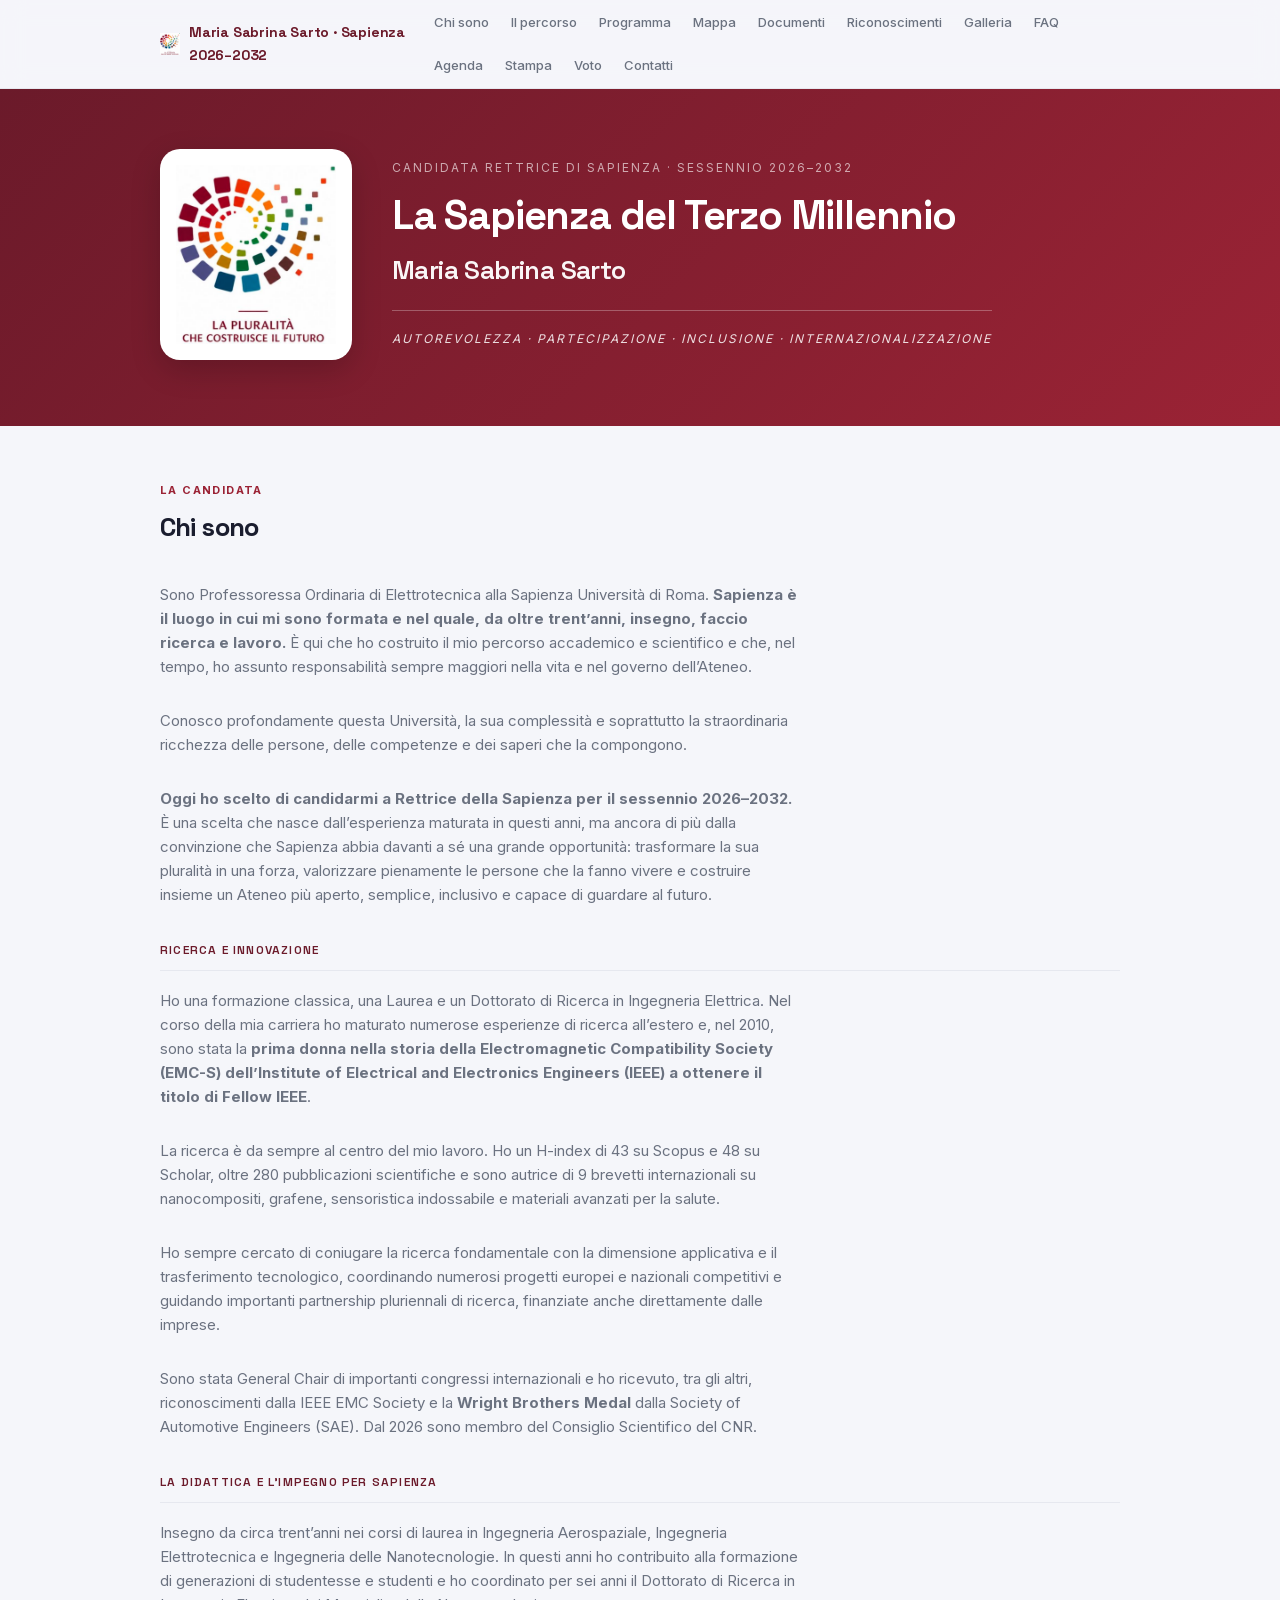
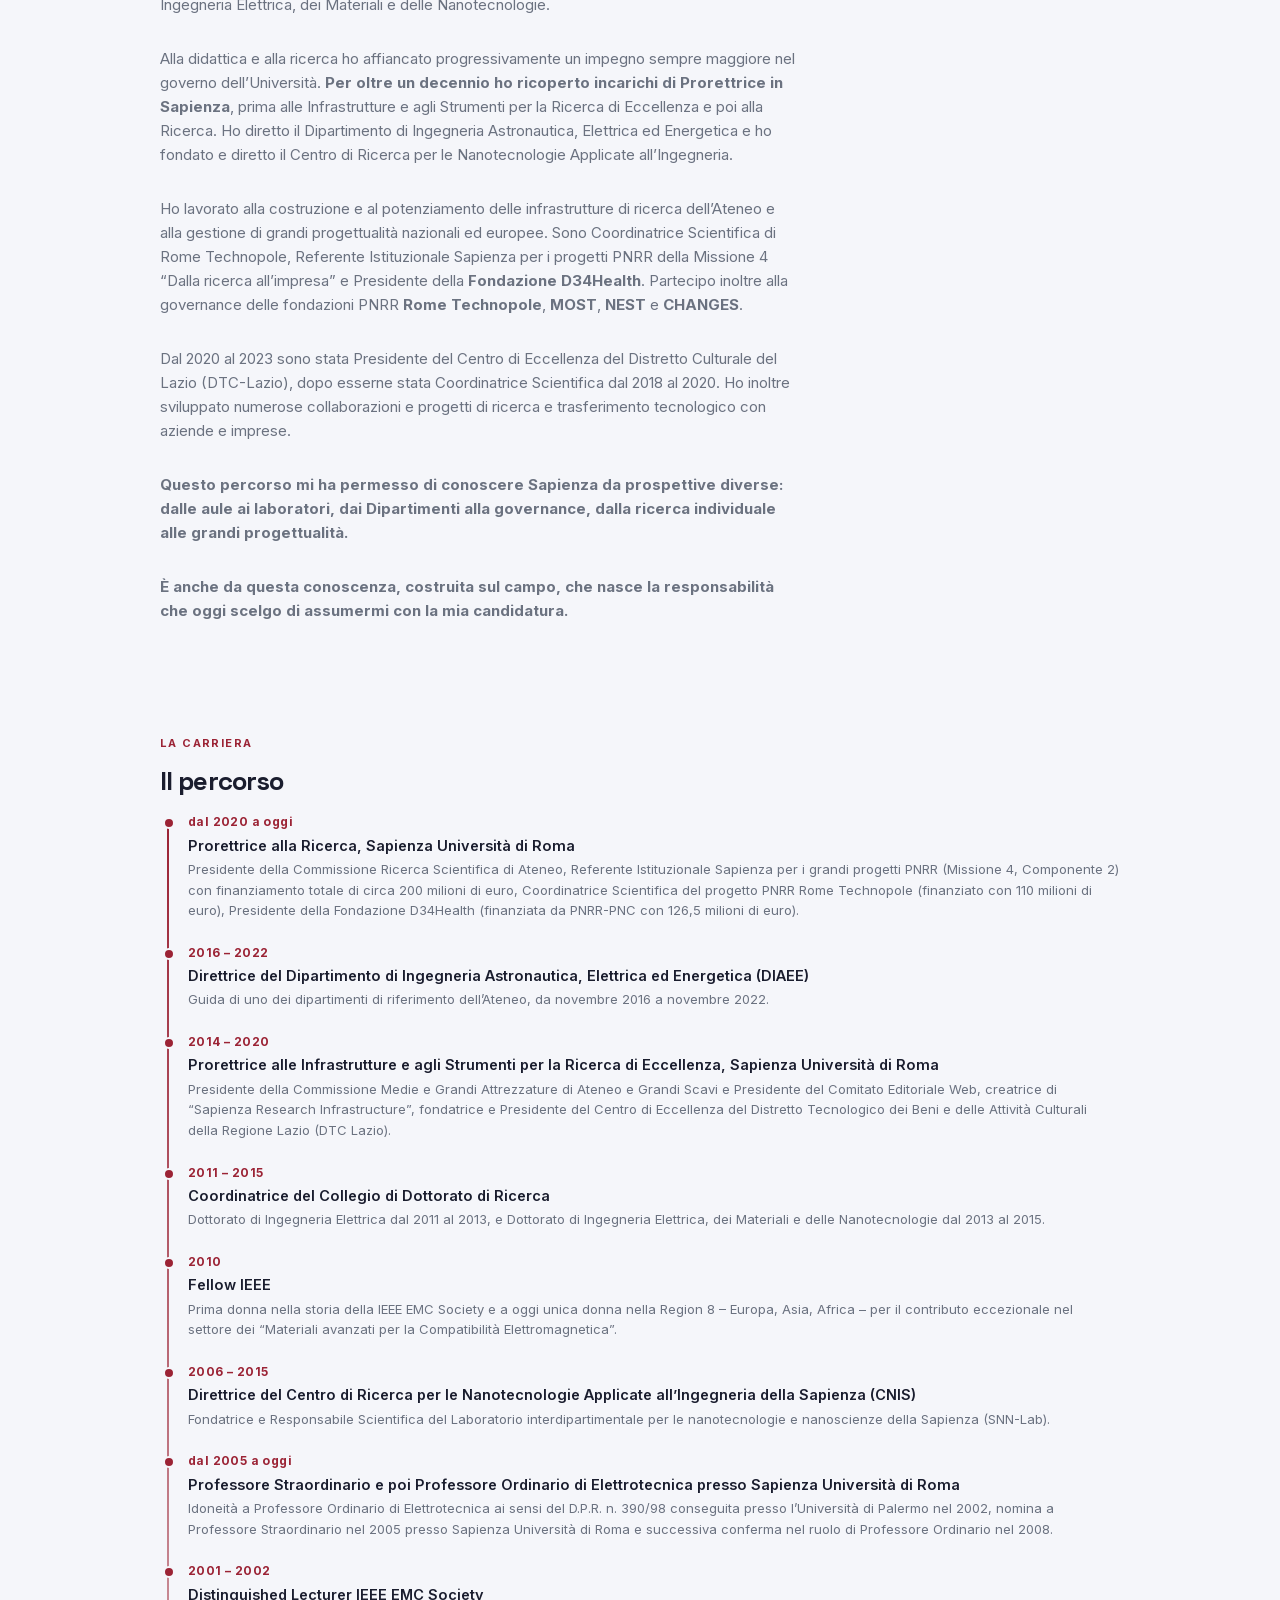
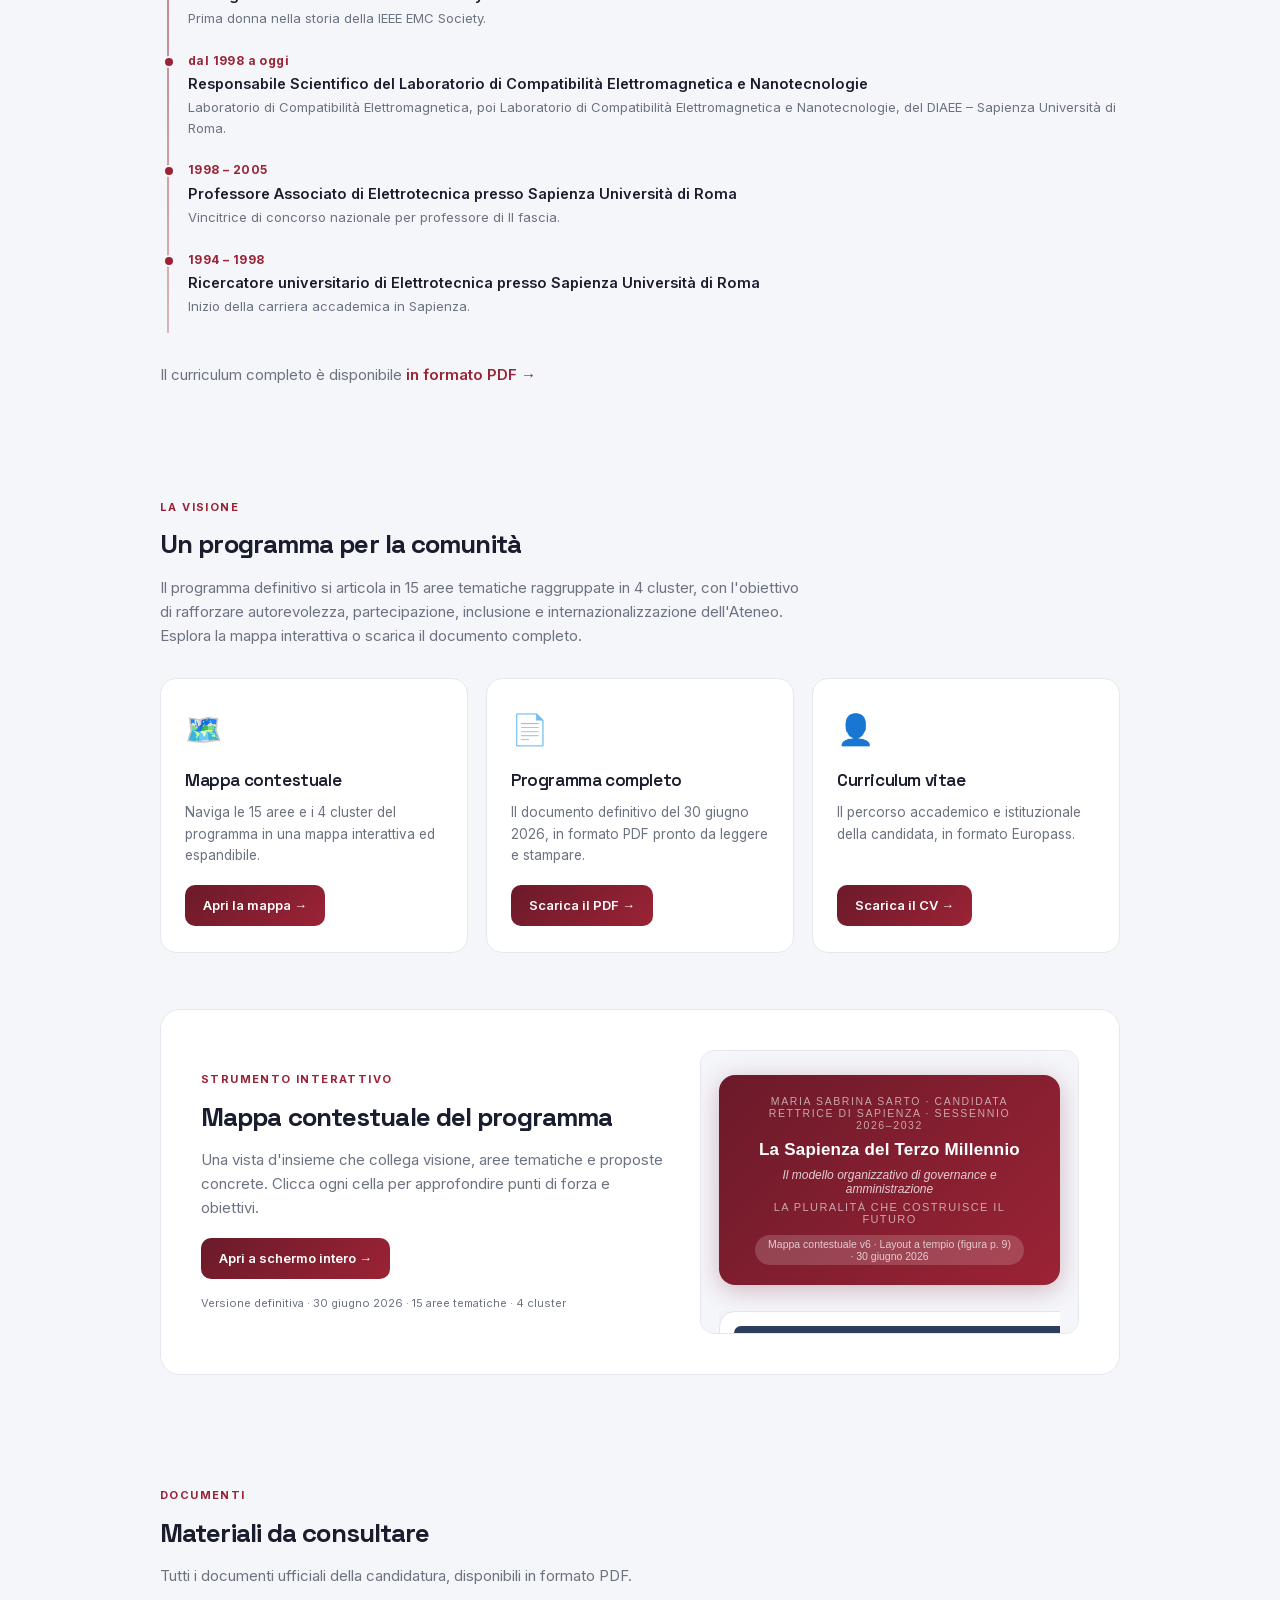
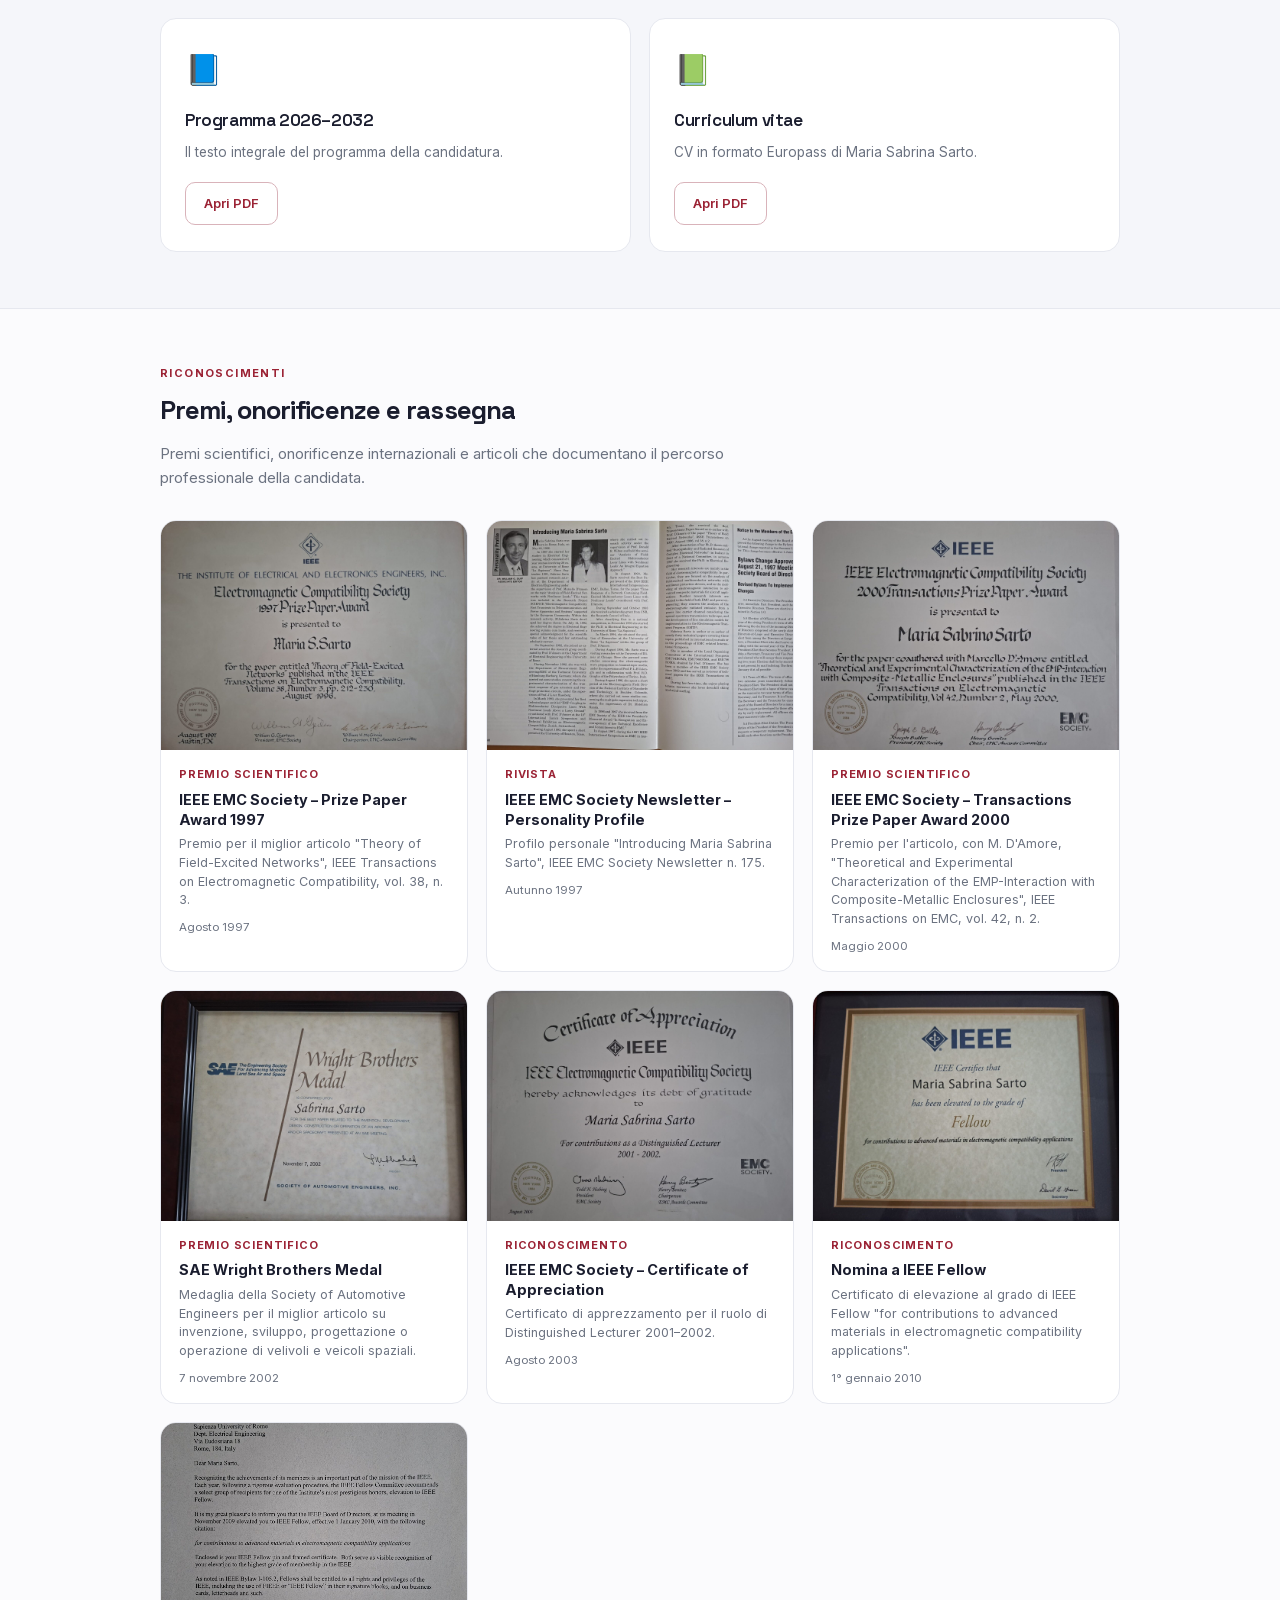
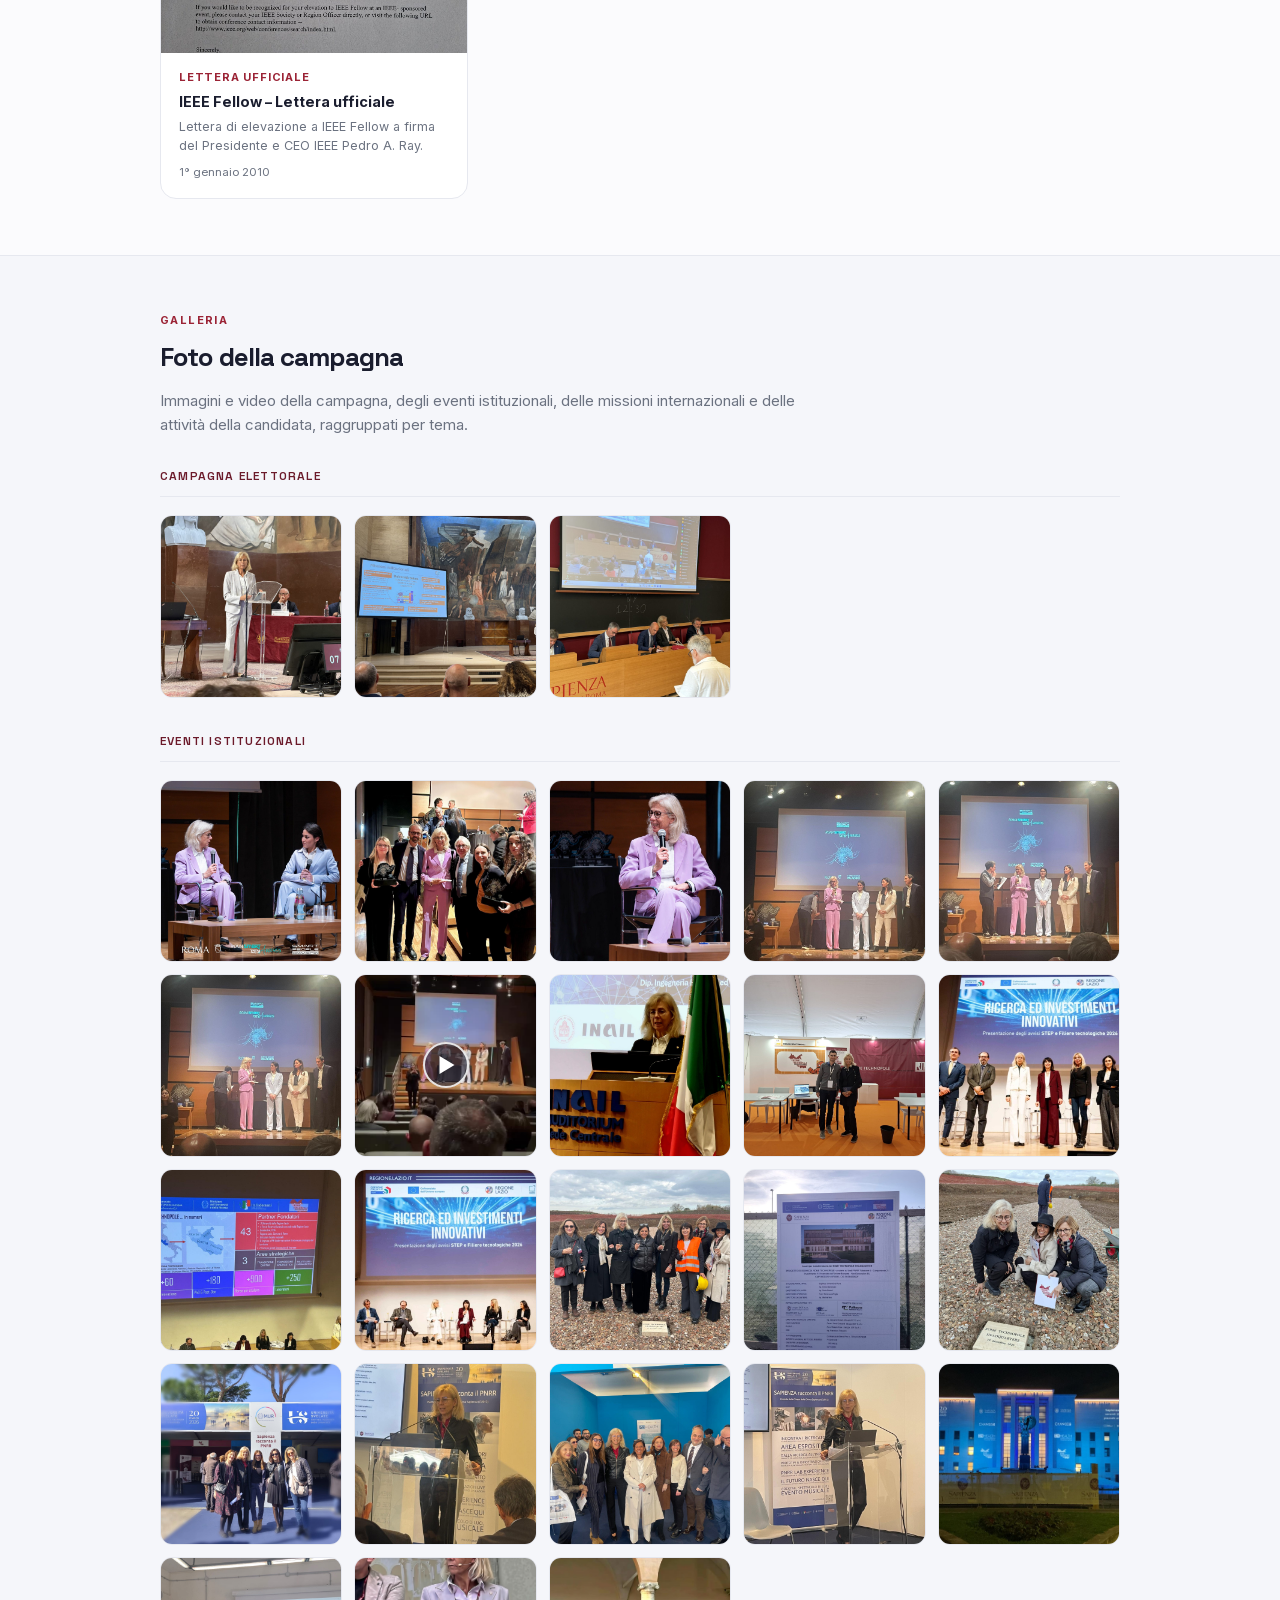
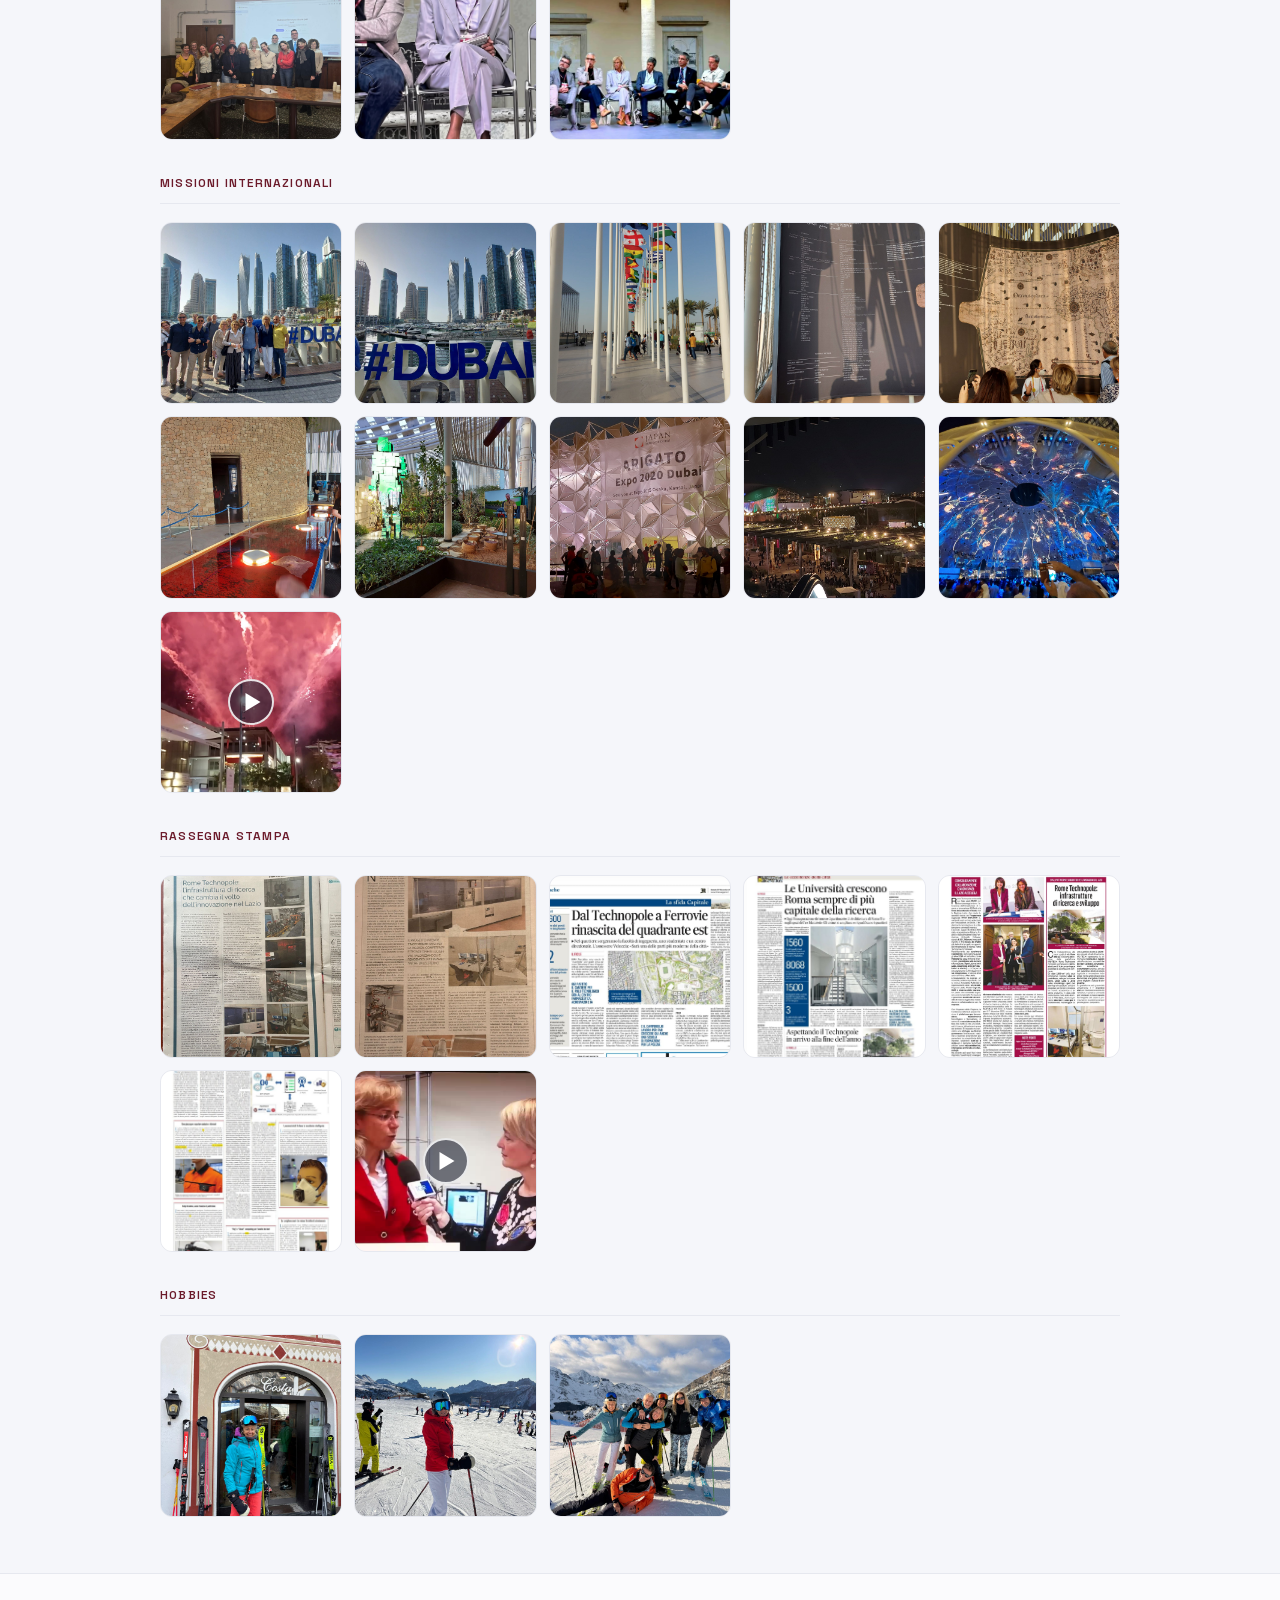
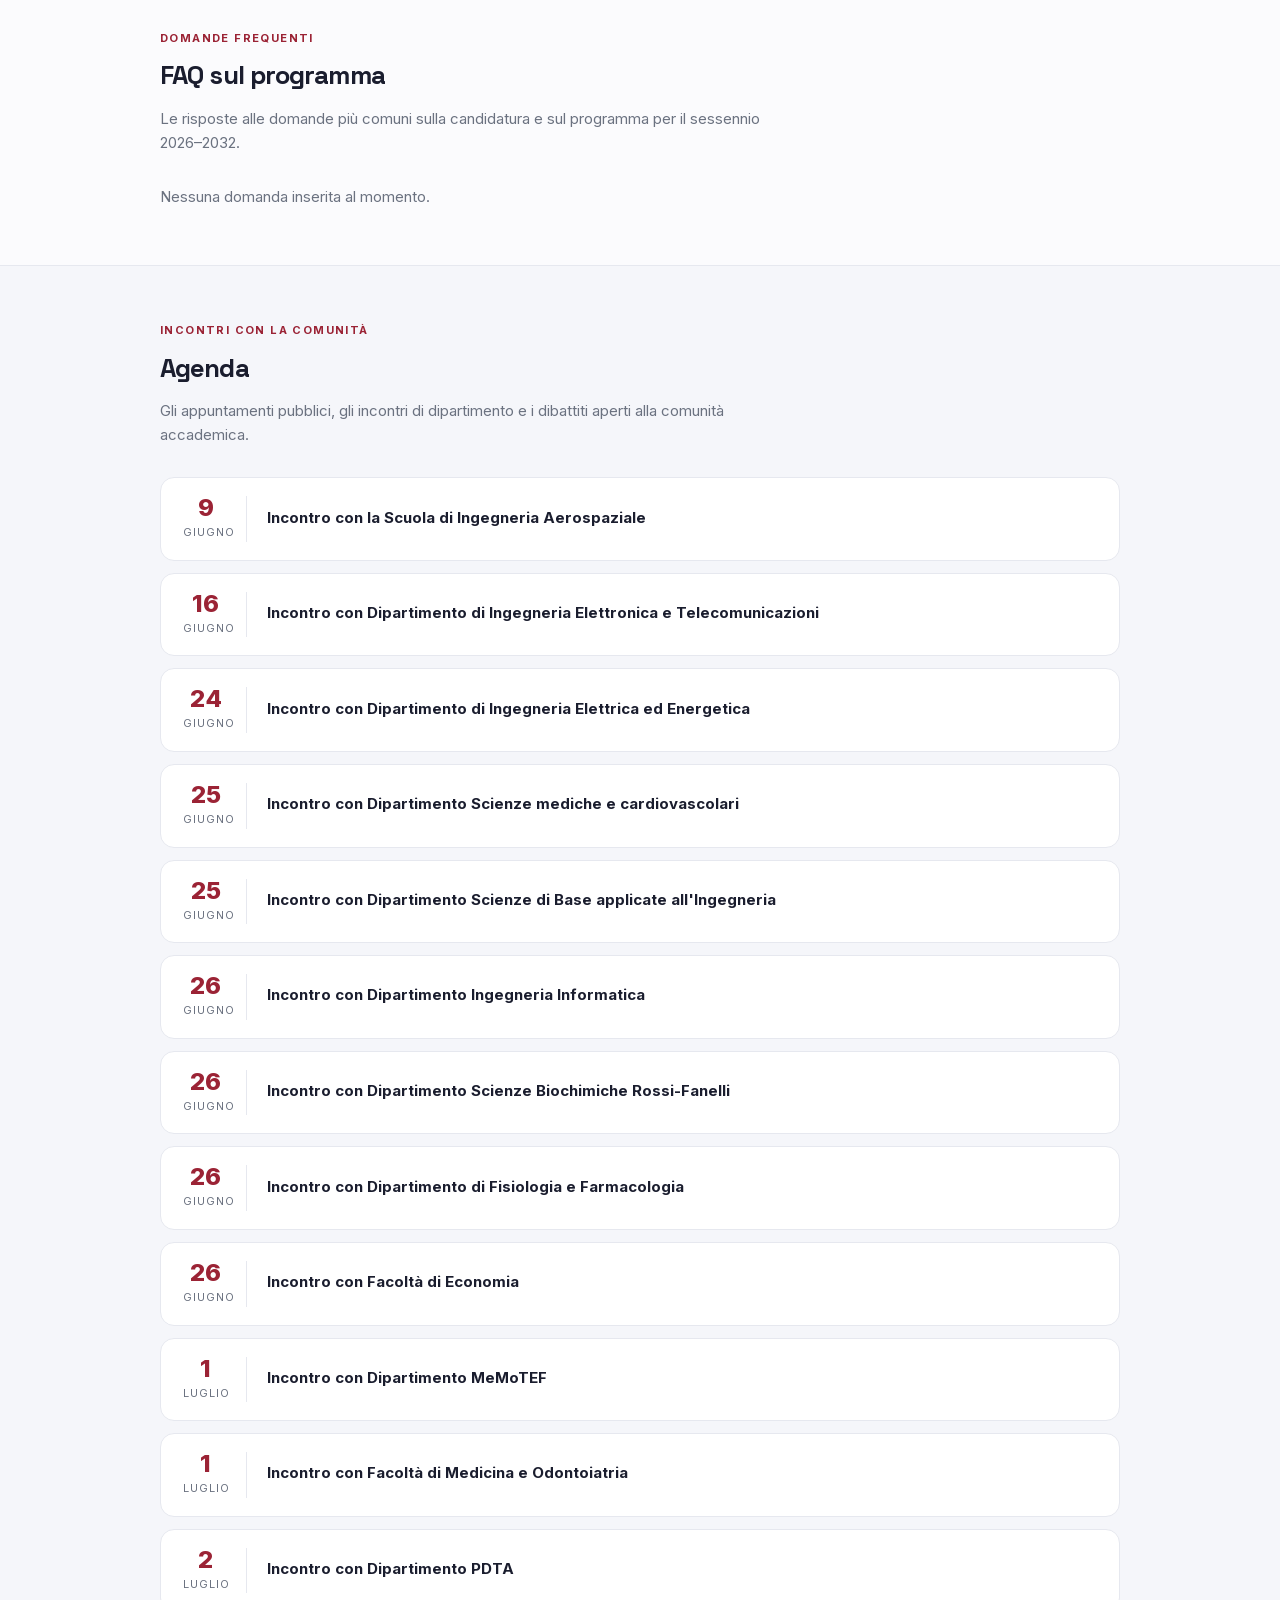
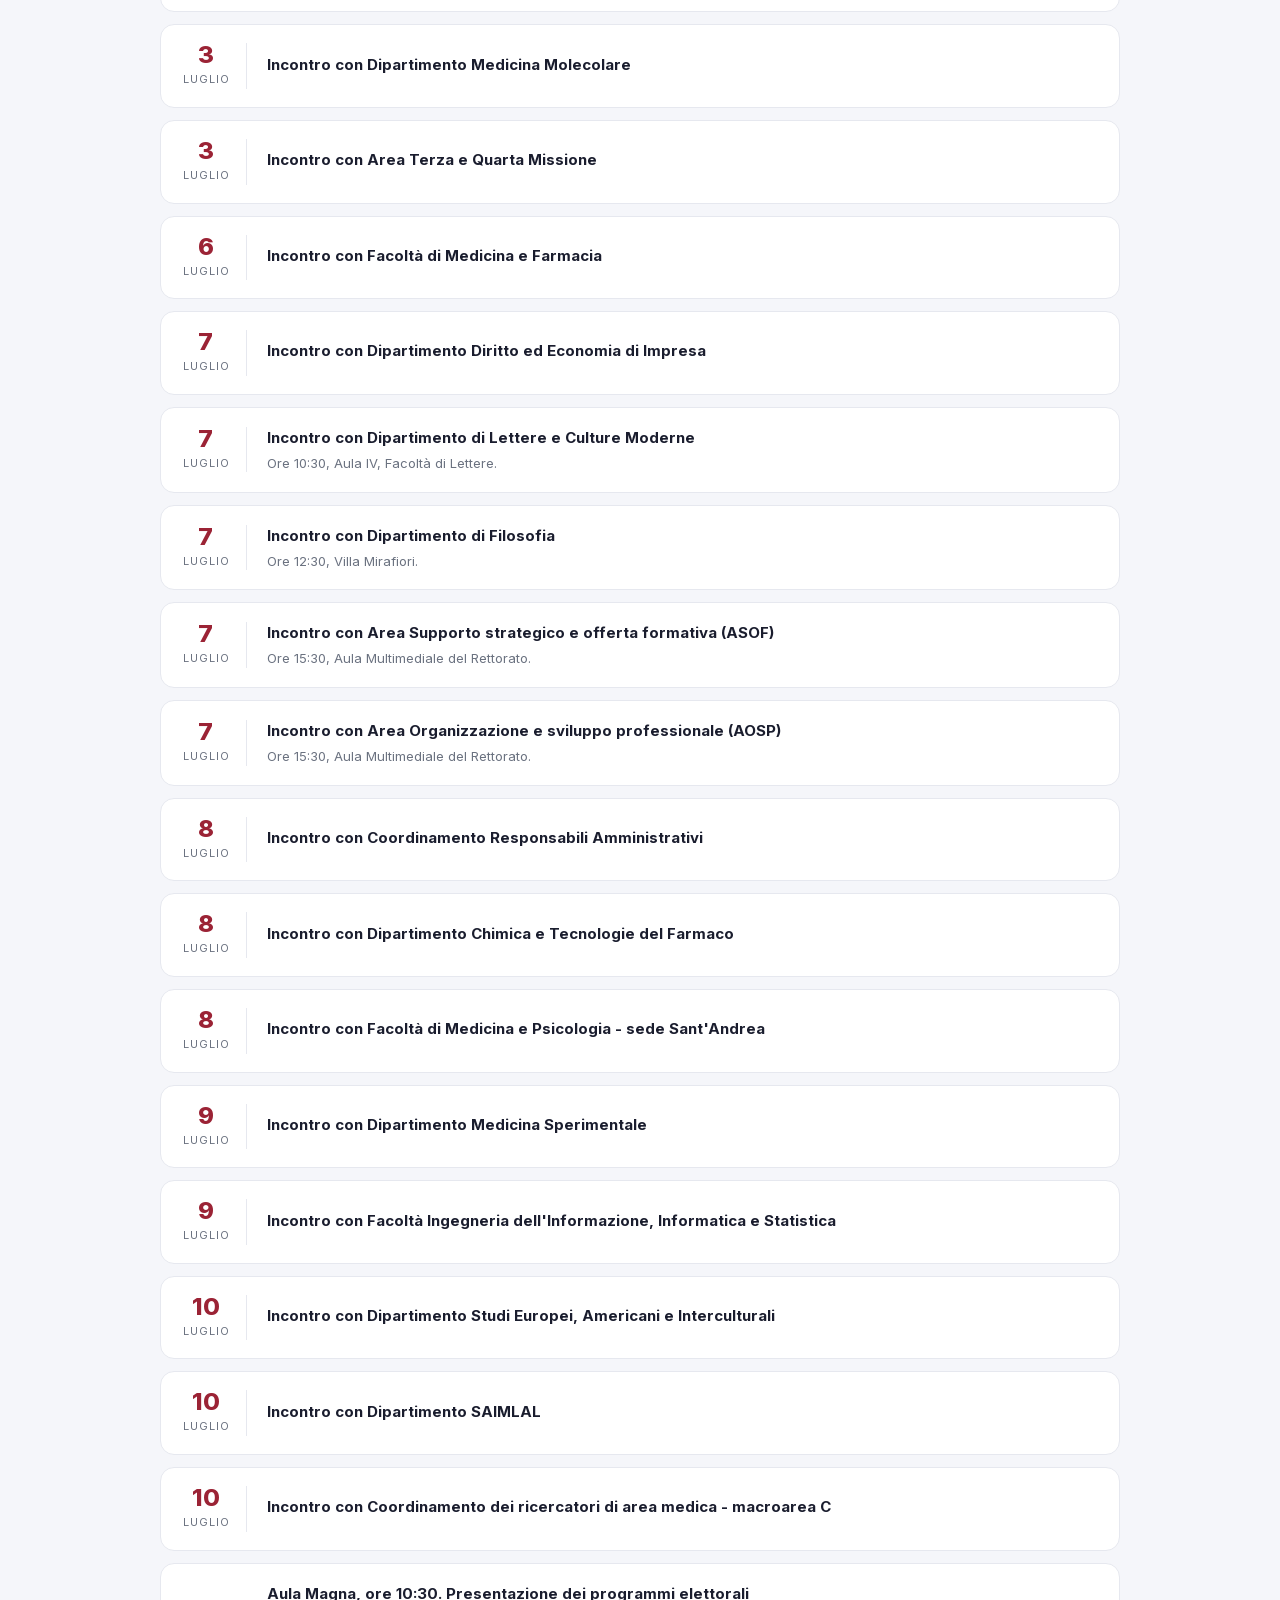
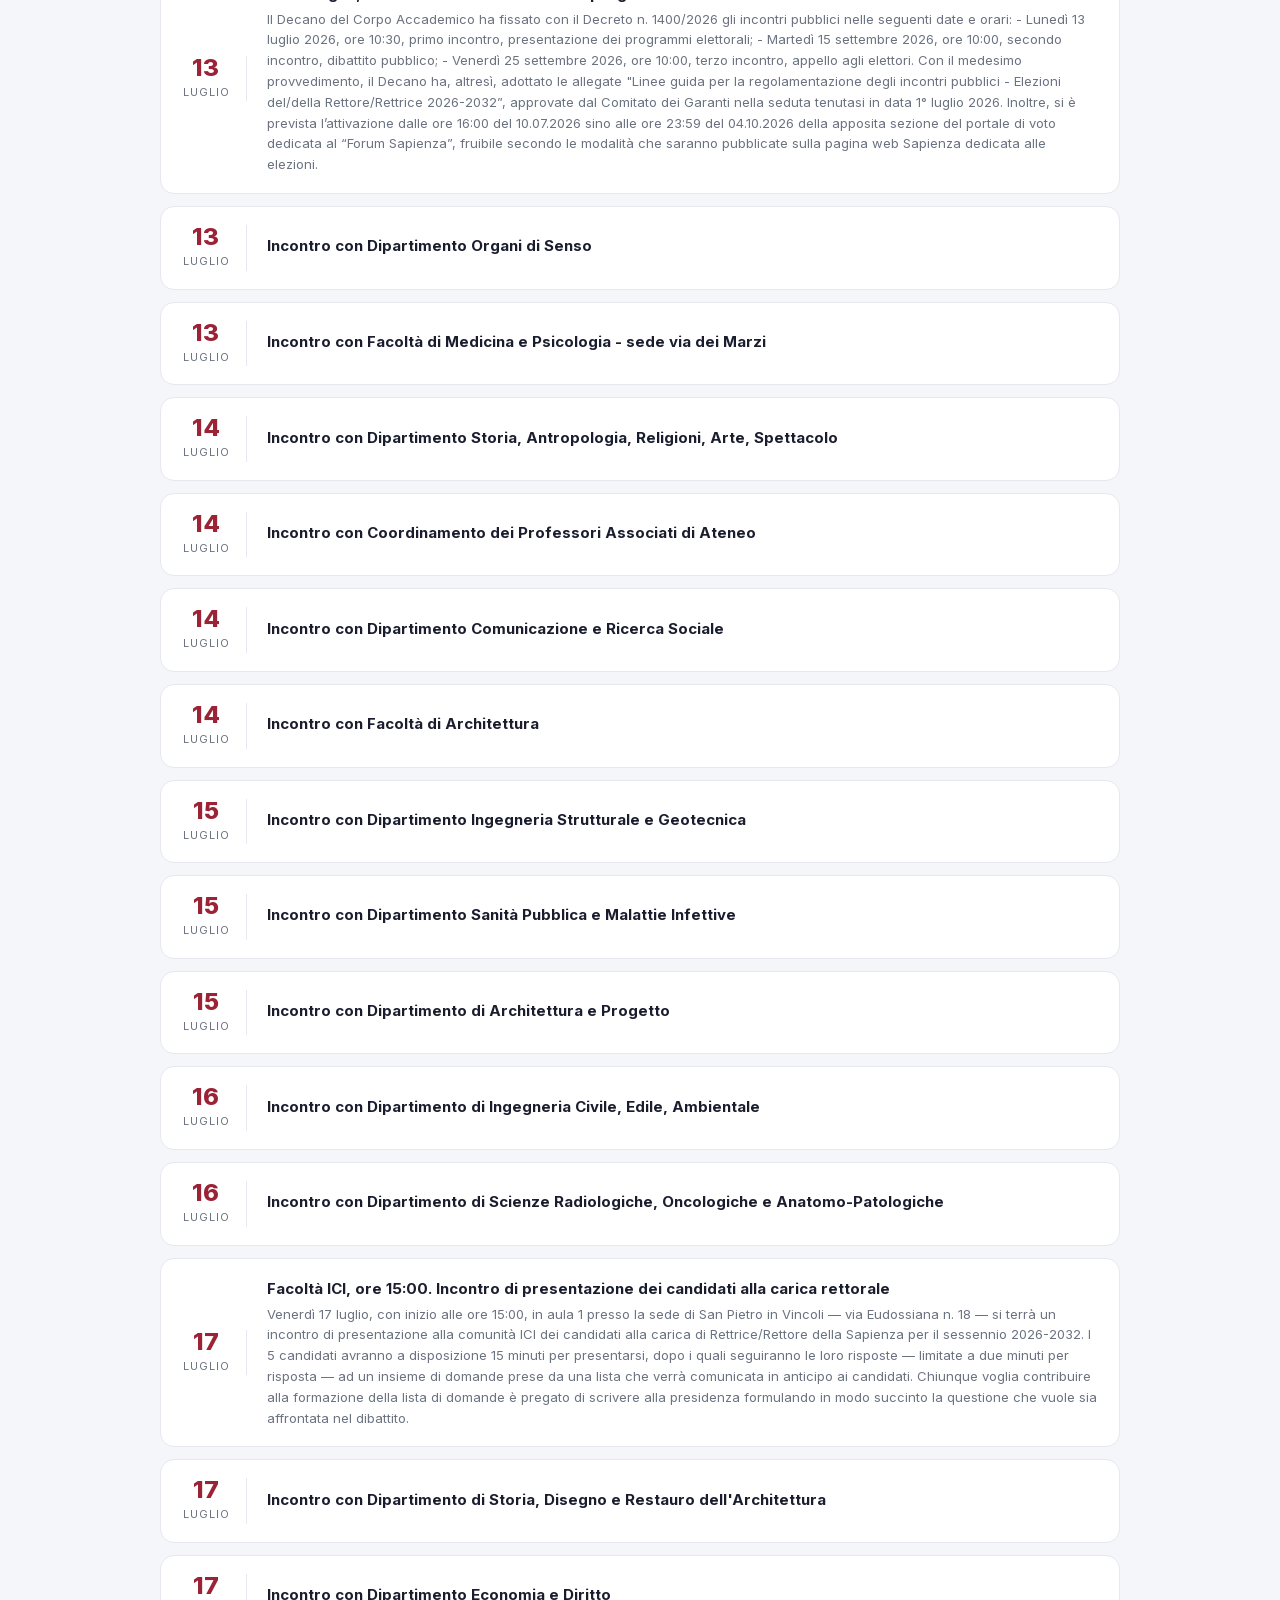
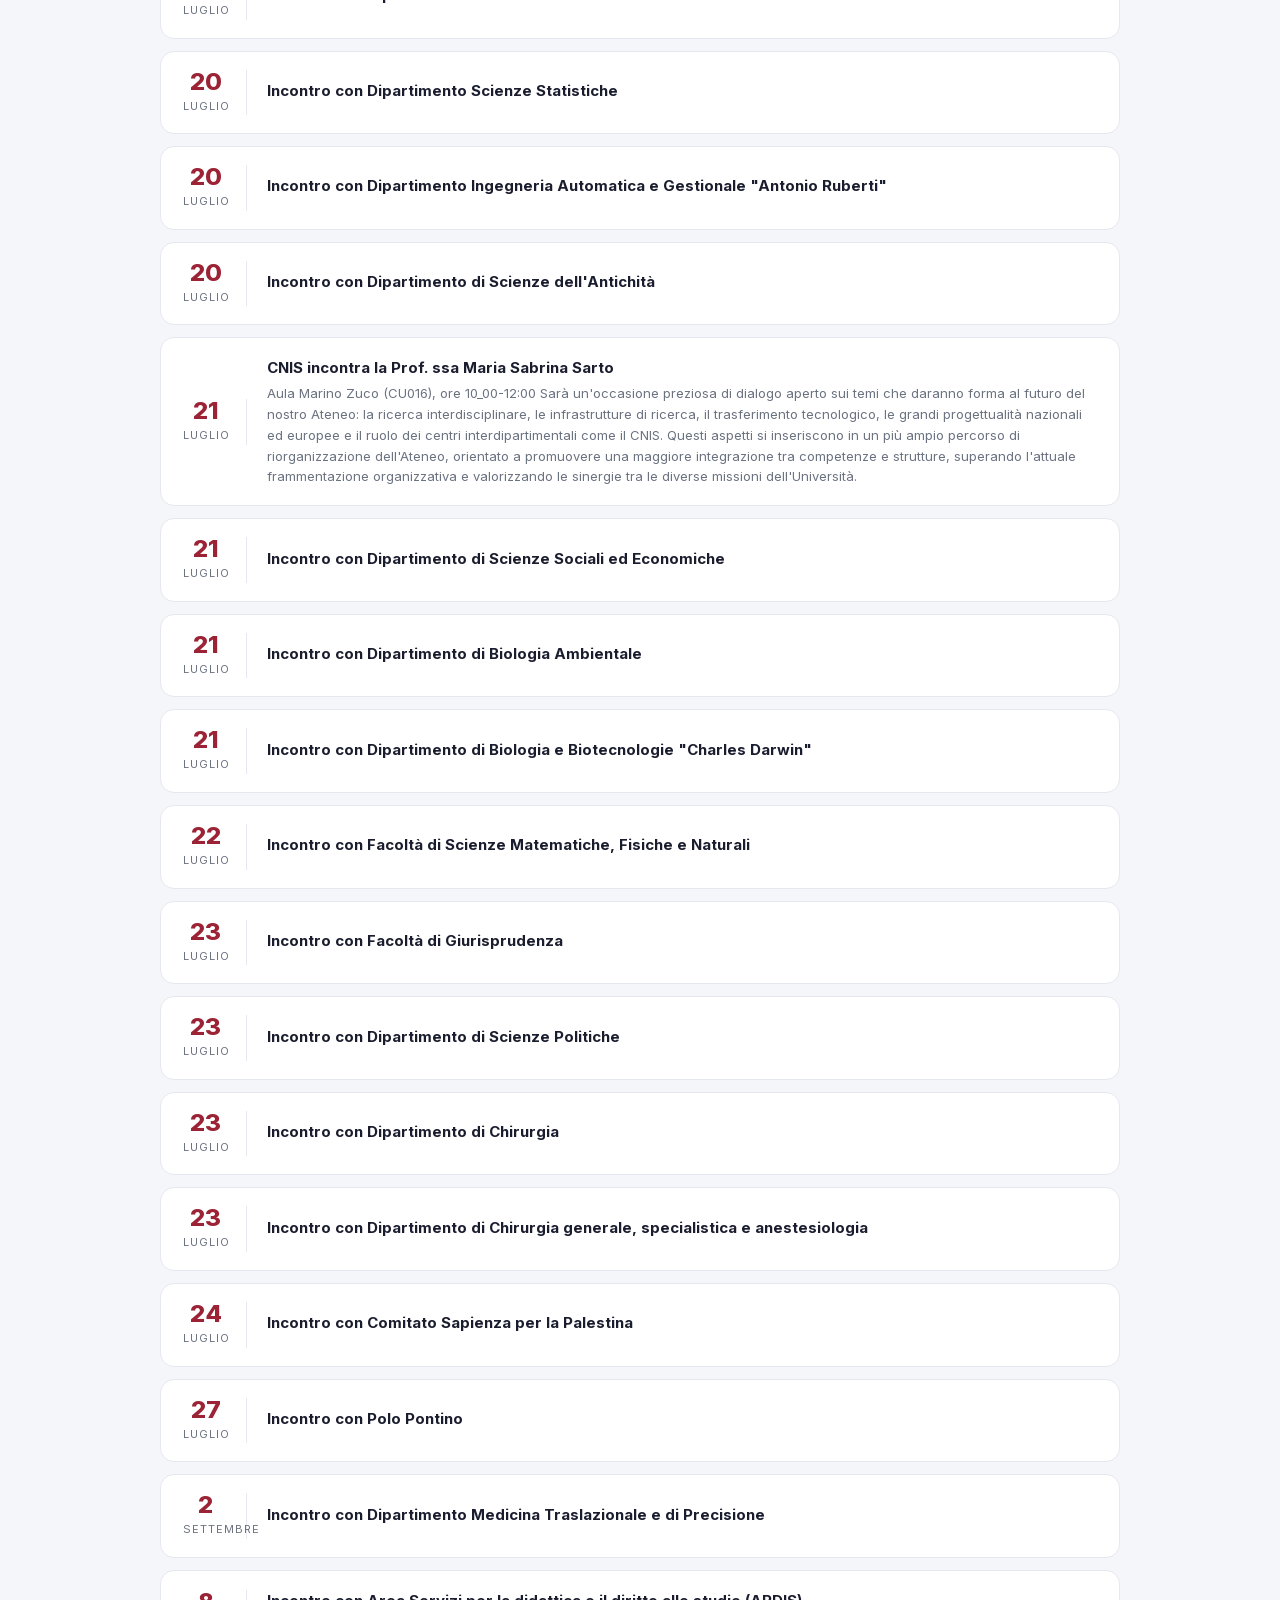
==== commit 01ad97ba: "Aggiunge il Forum PNRR Sapienza con PDF e foto; rassegna in ordine cronologico" ====
--- a/index.html
+++ b/index.html
@@ -609,7 +609,7 @@
     <div class="section-eyebrow">Media</div>
     <h2 class="section-title">Rassegna stampa</h2>
     <p class="section-lead">Interviste, comunicati e articoli sulla candidatura.</p>
-    <div class="press-grid" id="press-grid"><!--STATIC:press-grid:START--><div class="press-item"><a class="press-link" href="https://www.nanoinnovation2026.eu/home/index.php/side-events/affiliated-forums/forum-pnrr-sapienza-af-iv" target="_blank" rel="noopener" aria-label="Forum PNRR Sapienza – Tavola rotonda “Il futuro dell’innovazione in Sapienza: dall’innovazione didattica alla ricerca, fino al trasferimento tecnologico”, moderata da Maurizio Melis"></a><div class="src">NanoInnovation 2026</div><h4>Forum PNRR Sapienza – Tavola rotonda “Il futuro dell’innovazione in Sapienza: dall’innovazione didattica alla ricerca, fino al trasferimento tecnologico”, moderata da Maurizio Melis</h4><div class="date">14 settembre 2026, ore 18:00</div><a class="press-pdf" href="documenti/forum-pnrr-sapienza-nanoinnovation-14-settembre-2026.pdf" target="_blank" rel="noopener">Leggi l’articolo in PDF →</a></div><div class="press-item"><a class="press-link" href="https://www.romatoday.it/politica/sapienza-elezioni-rettore-candidati.html" target="_blank" rel="noopener" aria-label="La Sapienza, sfida a 5 per la poltrona di rettore. Dal nuovo Umberto I al caroaffitti: i dossier al centro"></a><div class="src">RomaToday</div><h4>La Sapienza, sfida a 5 per la poltrona di rettore. Dal nuovo Umberto I al caroaffitti: i dossier al centro</h4><div class="date">16 settembre 2026</div><a class="press-pdf" href="documenti/romatoday-16-settembre-2026.pdf" target="_blank" rel="noopener">Leggi l’articolo in PDF →</a></div><div class="press-item"><a class="press-link" href="https://roma.repubblica.it/cronaca/2026/09/13/news/maria_sabrina_sarto_intervista_rettore_sapienza_elezioni-425582262/" target="_blank" rel="noopener" aria-label="I candidati a rettore, Maria Sabrina Sarto: “Alla Sapienza meno burocrazia e più risorse per ricerca”"></a><div class="src">la Repubblica Roma</div><h4>I candidati a rettore, Maria Sabrina Sarto: “Alla Sapienza meno burocrazia e più risorse per ricerca”</h4><div class="date">13 settembre 2026</div><a class="press-pdf" href="documenti/repubblica-roma-13-settembre-2026.pdf" target="_blank" rel="noopener">Leggi l’articolo in PDF →</a></div><div class="press-item"><a class="press-link" href="https://www.ilmessaggero.it/roma/centro_storico/roma_sapienza_candidati_rettore_programmi-9649760.html" target="_blank" rel="noopener" aria-label="Roma, Sapienza: candidati rettore e programmi"></a><div class="src">Il Messaggero</div><h4>Roma, Sapienza: candidati rettore e programmi</h4><div class="date">14 luglio 2026</div></div><div class="press-item"><a class="press-link" href="https://roma.corriere.it/notizie/cronaca/26_luglio_14/sapienza-cinque-candidati-alla-carica-di-rettore-per-i-prossimi-sei-anni-i-nomi-i-programmi-722f85e4-390b-4402-9c9b-b9fb26134xlk.shtml" target="_blank" rel="noopener" aria-label="Elezioni alla Sapienza, cinque candidati alla carica di rettore per i prossimi sei anni: i nomi, i programmi"></a><div class="src">Corriere della Sera</div><h4>Elezioni alla Sapienza, cinque candidati alla carica di rettore per i prossimi sei anni: i nomi, i programmi</h4><div class="date">14 luglio 2026</div></div><div class="press-item"><a class="press-link" href="https://www.youtube.com/watch?v=I5osSxUaASA" target="_blank" rel="noopener" aria-label="Elezioni del/della Rettore/Rettrice 2026/2032 – Presentazione dei candidati"></a><div class="src">Sapienza Video Istituzionale</div><h4>Elezioni del/della Rettore/Rettrice 2026/2032 – Presentazione dei candidati</h4><div class="date">13 luglio 2026</div></div><div class="press-item"><a class="press-link" href="https://www.ansa.it/sito/notizie/cronaca/2026/06/25/cinque-i-candidati-alla-successione-di-polimeni-alla-sapienza_b9708cb2-1e63-4cbe-93a8-b608f9e4e812.html" target="_blank" rel="noopener" aria-label="Cinque i candidati alla successione di Polimeni alla Sapienza"></a><div class="src">ANSA</div><h4>Cinque i candidati alla successione di Polimeni alla Sapienza</h4><div class="date">25 giugno 2026</div></div><div class="press-item"><a class="press-link" href="https://www.uniroma1.it/it/pagina/elezioni-rettore-2026" target="_blank" rel="noopener" aria-label="Elezioni del/della Rettore/Rettrice 2026-2032"></a><div class="src">Sapienza Università di Roma</div><h4>Elezioni del/della Rettore/Rettrice 2026-2032</h4><div class="date">19 maggio 2026</div></div><div class="press-item"><a class="press-link" href="https://www.radiosapienza.net/rettorato-sapienza-2026-ufficializzate-date-e-modalita-delle-elezioni/" target="_blank" rel="noopener" aria-label="Rettorato Sapienza 2026: ufficializzate date e modalità delle elezioni"></a><div class="src">RadioSapienza</div><h4>Rettorato Sapienza 2026: ufficializzate date e modalità delle elezioni</h4><div class="date">12 maggio 2026</div></div><div class="press-item"><a class="press-link" href="https://share.google/o3ylKeT69mNgRcDDc" target="_blank" rel="noopener" aria-label="Intervista a MARIA SABRINA SARTO, Coordinatrice del Centro di Eccellenza DTC Lazio"></a><div class="src">Roma Tre Radio (YouTube)</div><h4>Intervista a MARIA SABRINA SARTO, Coordinatrice del Centro di Eccellenza DTC Lazio</h4><div class="date">11 febbraio 2020</div></div><div class="press-item"><a class="press-link" href="https://share.google/yuZtqlF5ZgIhaA9YV" target="_blank" rel="noopener" aria-label="Cosa sono i Flagship Projects? "></a><div class="src">YouTube</div><h4>Cosa sono i Flagship Projects? </h4><div class="date">16 gennaio 2024</div></div><div class="press-item"><a class="press-link" href="https://en.wikipedia.org/wiki/Maria_Sabrina_Sarto" target="_blank" rel="noopener" aria-label="Maria Sabrina Sarto"></a><div class="src">WikiPedia IT</div><h4>Maria Sabrina Sarto</h4><div class="date"></div></div><!--STATIC:press-grid:END--></div>
+    <div class="press-grid" id="press-grid"><!--STATIC:press-grid:START--><div class="press-item"><a class="press-link" href="https://www.romatoday.it/politica/sapienza-elezioni-rettore-candidati.html" target="_blank" rel="noopener" aria-label="La Sapienza, sfida a 5 per la poltrona di rettore. Dal nuovo Umberto I al caroaffitti: i dossier al centro"></a><div class="src">RomaToday</div><h4>La Sapienza, sfida a 5 per la poltrona di rettore. Dal nuovo Umberto I al caroaffitti: i dossier al centro</h4><div class="date">16 settembre 2026</div><a class="press-pdf" href="documenti/romatoday-16-settembre-2026.pdf" target="_blank" rel="noopener">Leggi l’articolo in PDF →</a></div><div class="press-item"><a class="press-link" href="https://www.nanoinnovation2026.eu/home/index.php/side-events/affiliated-forums/forum-pnrr-sapienza-af-iv" target="_blank" rel="noopener" aria-label="Forum PNRR Sapienza – Tavola rotonda “Il futuro dell’innovazione in Sapienza: dall’innovazione didattica alla ricerca, fino al trasferimento tecnologico”, moderata da Maurizio Melis"></a><div class="src">NanoInnovation 2026</div><h4>Forum PNRR Sapienza – Tavola rotonda “Il futuro dell’innovazione in Sapienza: dall’innovazione didattica alla ricerca, fino al trasferimento tecnologico”, moderata da Maurizio Melis</h4><div class="date">14 settembre 2026, ore 18:00</div><a class="press-pdf" href="documenti/forum-pnrr-sapienza-nanoinnovation-14-settembre-2026.pdf" target="_blank" rel="noopener">Leggi l’articolo in PDF →</a></div><div class="press-item"><a class="press-link" href="https://roma.repubblica.it/cronaca/2026/09/13/news/maria_sabrina_sarto_intervista_rettore_sapienza_elezioni-425582262/" target="_blank" rel="noopener" aria-label="I candidati a rettore, Maria Sabrina Sarto: “Alla Sapienza meno burocrazia e più risorse per ricerca”"></a><div class="src">la Repubblica Roma</div><h4>I candidati a rettore, Maria Sabrina Sarto: “Alla Sapienza meno burocrazia e più risorse per ricerca”</h4><div class="date">13 settembre 2026</div><a class="press-pdf" href="documenti/repubblica-roma-13-settembre-2026.pdf" target="_blank" rel="noopener">Leggi l’articolo in PDF →</a></div><div class="press-item"><a class="press-link" href="https://www.ilmessaggero.it/roma/centro_storico/roma_sapienza_candidati_rettore_programmi-9649760.html" target="_blank" rel="noopener" aria-label="Roma, Sapienza: candidati rettore e programmi"></a><div class="src">Il Messaggero</div><h4>Roma, Sapienza: candidati rettore e programmi</h4><div class="date">14 luglio 2026</div></div><div class="press-item"><a class="press-link" href="https://roma.corriere.it/notizie/cronaca/26_luglio_14/sapienza-cinque-candidati-alla-carica-di-rettore-per-i-prossimi-sei-anni-i-nomi-i-programmi-722f85e4-390b-4402-9c9b-b9fb26134xlk.shtml" target="_blank" rel="noopener" aria-label="Elezioni alla Sapienza, cinque candidati alla carica di rettore per i prossimi sei anni: i nomi, i programmi"></a><div class="src">Corriere della Sera</div><h4>Elezioni alla Sapienza, cinque candidati alla carica di rettore per i prossimi sei anni: i nomi, i programmi</h4><div class="date">14 luglio 2026</div></div><div class="press-item"><a class="press-link" href="https://www.youtube.com/watch?v=I5osSxUaASA" target="_blank" rel="noopener" aria-label="Elezioni del/della Rettore/Rettrice 2026/2032 – Presentazione dei candidati"></a><div class="src">Sapienza Video Istituzionale</div><h4>Elezioni del/della Rettore/Rettrice 2026/2032 – Presentazione dei candidati</h4><div class="date">13 luglio 2026</div></div><div class="press-item"><a class="press-link" href="https://www.ansa.it/sito/notizie/cronaca/2026/06/25/cinque-i-candidati-alla-successione-di-polimeni-alla-sapienza_b9708cb2-1e63-4cbe-93a8-b608f9e4e812.html" target="_blank" rel="noopener" aria-label="Cinque i candidati alla successione di Polimeni alla Sapienza"></a><div class="src">ANSA</div><h4>Cinque i candidati alla successione di Polimeni alla Sapienza</h4><div class="date">25 giugno 2026</div></div><div class="press-item"><a class="press-link" href="https://www.uniroma1.it/it/pagina/elezioni-rettore-2026" target="_blank" rel="noopener" aria-label="Elezioni del/della Rettore/Rettrice 2026-2032"></a><div class="src">Sapienza Università di Roma</div><h4>Elezioni del/della Rettore/Rettrice 2026-2032</h4><div class="date">19 maggio 2026</div></div><div class="press-item"><a class="press-link" href="https://www.radiosapienza.net/rettorato-sapienza-2026-ufficializzate-date-e-modalita-delle-elezioni/" target="_blank" rel="noopener" aria-label="Rettorato Sapienza 2026: ufficializzate date e modalità delle elezioni"></a><div class="src">RadioSapienza</div><h4>Rettorato Sapienza 2026: ufficializzate date e modalità delle elezioni</h4><div class="date">12 maggio 2026</div></div><div class="press-item"><a class="press-link" href="https://share.google/yuZtqlF5ZgIhaA9YV" target="_blank" rel="noopener" aria-label="Cosa sono i Flagship Projects? "></a><div class="src">YouTube</div><h4>Cosa sono i Flagship Projects? </h4><div class="date">16 gennaio 2024</div></div><div class="press-item"><a class="press-link" href="https://share.google/o3ylKeT69mNgRcDDc" target="_blank" rel="noopener" aria-label="Intervista a MARIA SABRINA SARTO, Coordinatrice del Centro di Eccellenza DTC Lazio"></a><div class="src">Roma Tre Radio (YouTube)</div><h4>Intervista a MARIA SABRINA SARTO, Coordinatrice del Centro di Eccellenza DTC Lazio</h4><div class="date">11 febbraio 2020</div></div><div class="press-item"><a class="press-link" href="https://en.wikipedia.org/wiki/Maria_Sabrina_Sarto" target="_blank" rel="noopener" aria-label="Maria Sabrina Sarto"></a><div class="src">WikiPedia IT</div><h4>Maria Sabrina Sarto</h4><div class="date"></div></div><!--STATIC:press-grid:END--></div>
   </div>
 </section>
 
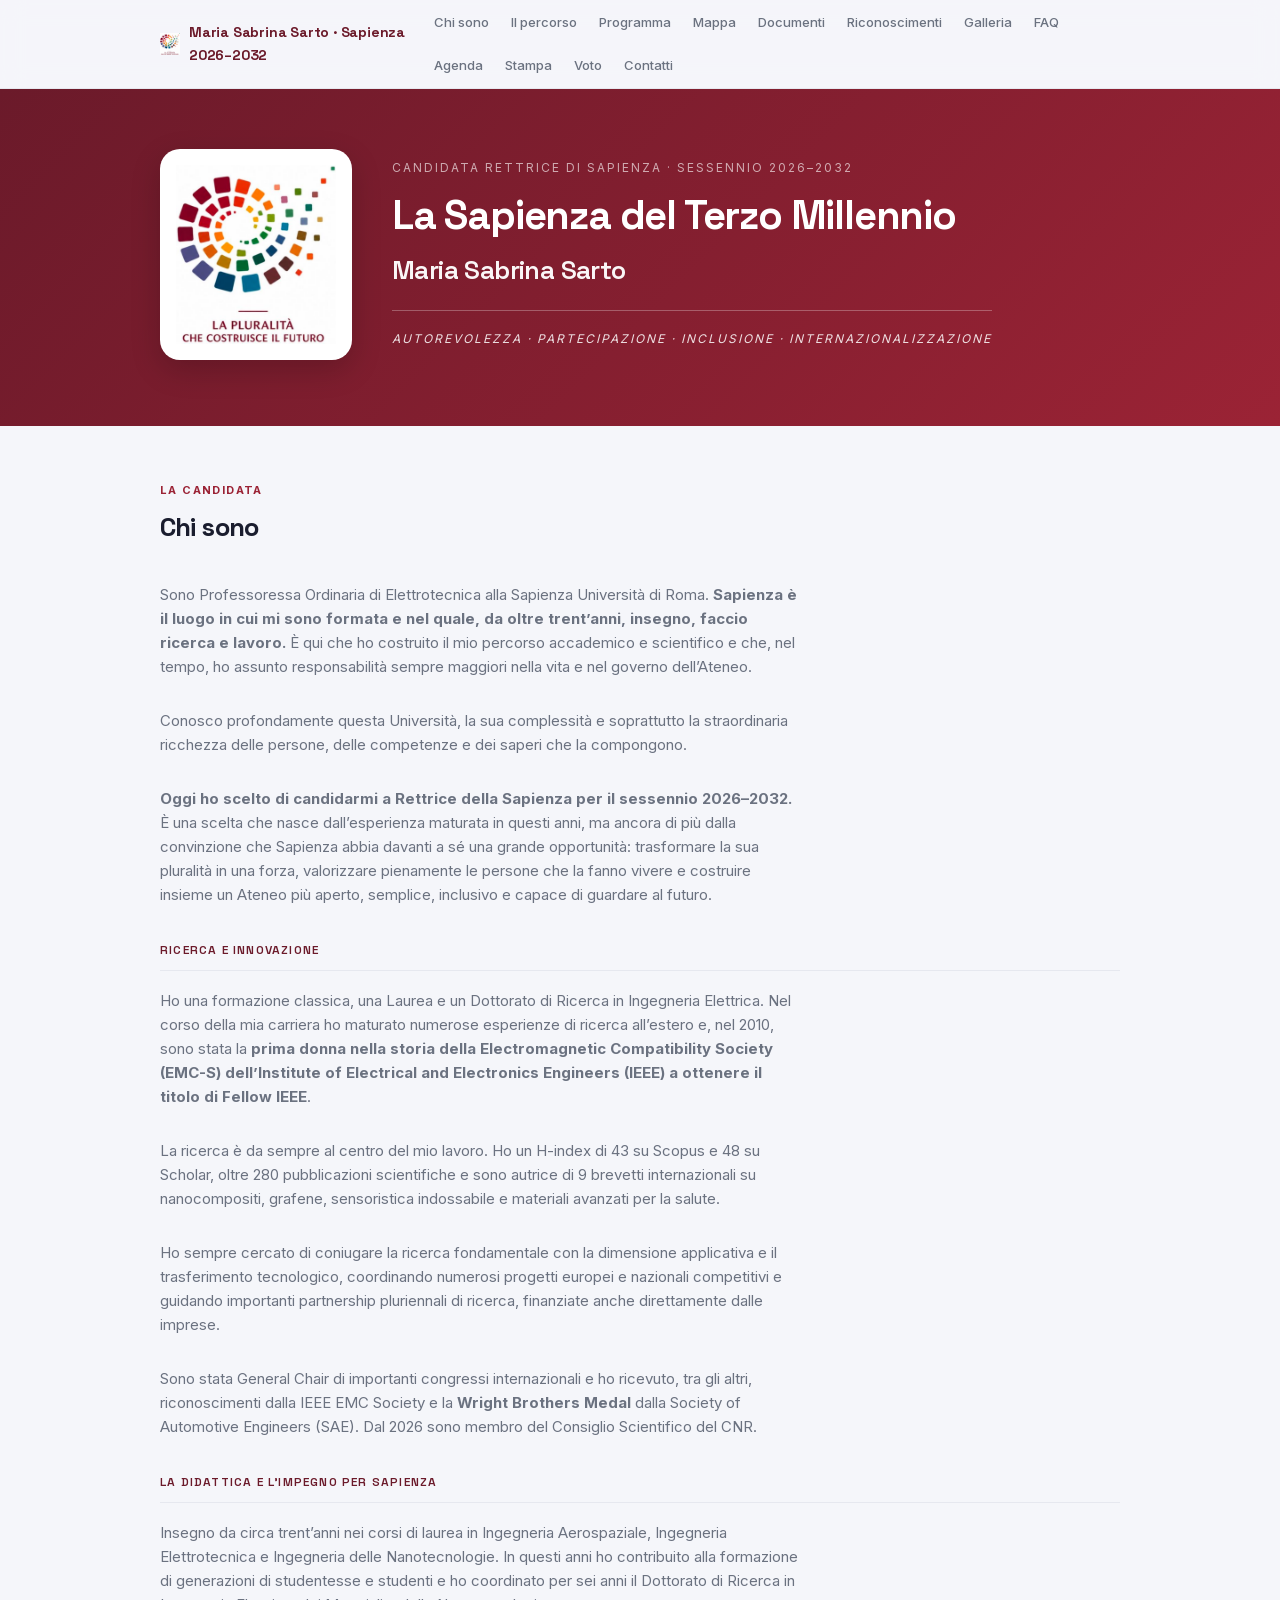
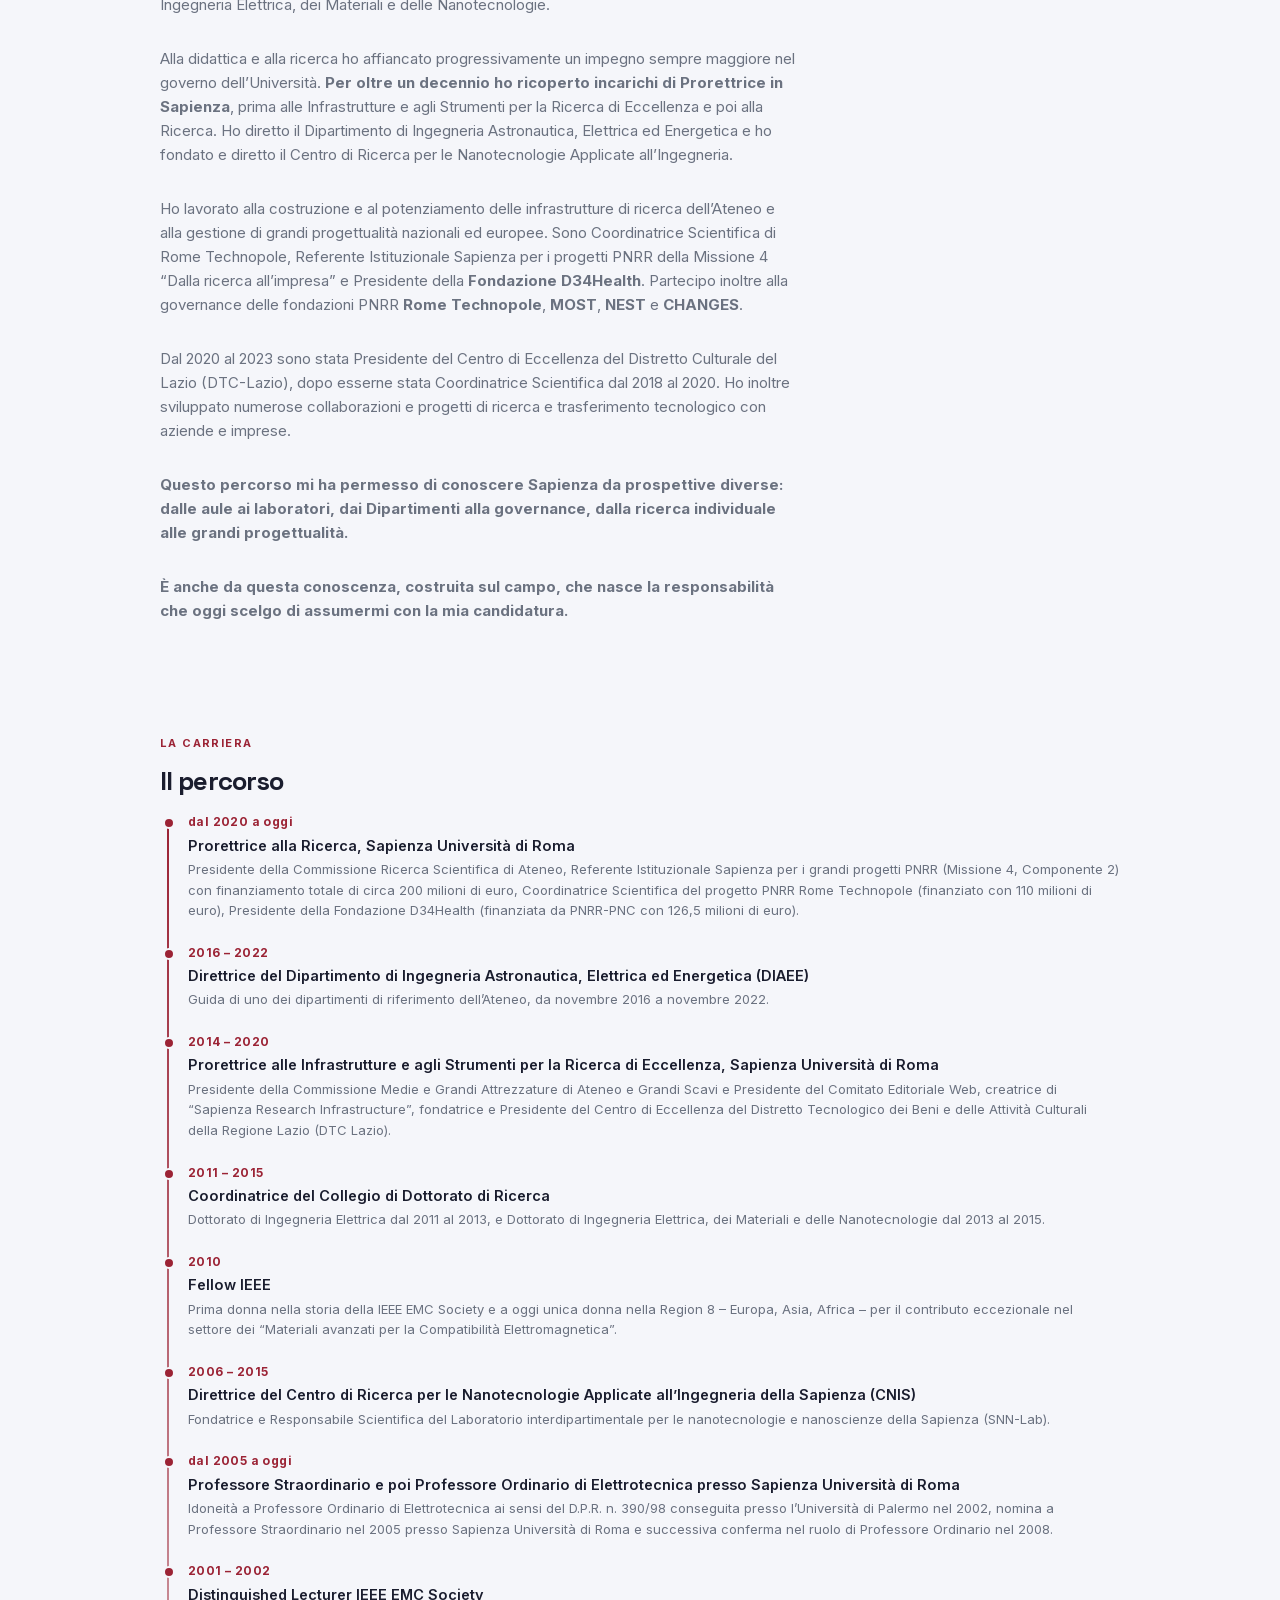
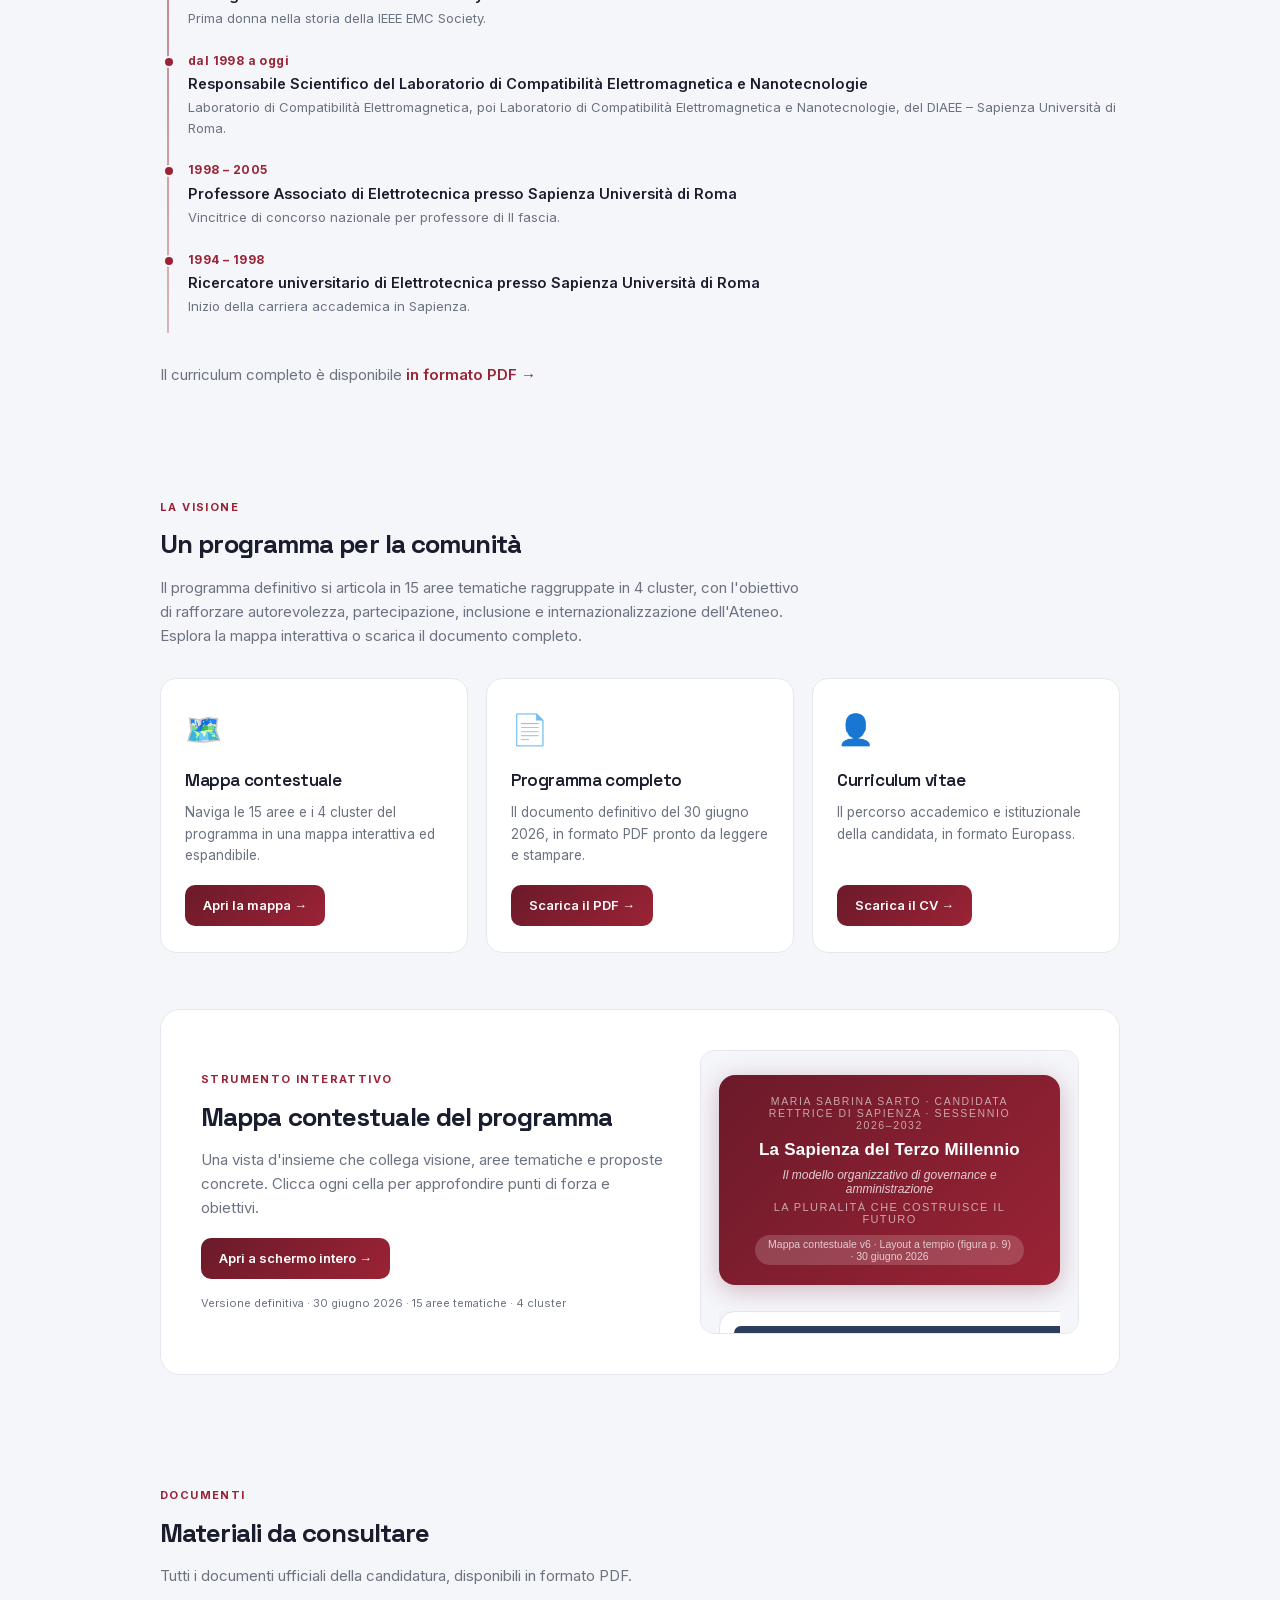
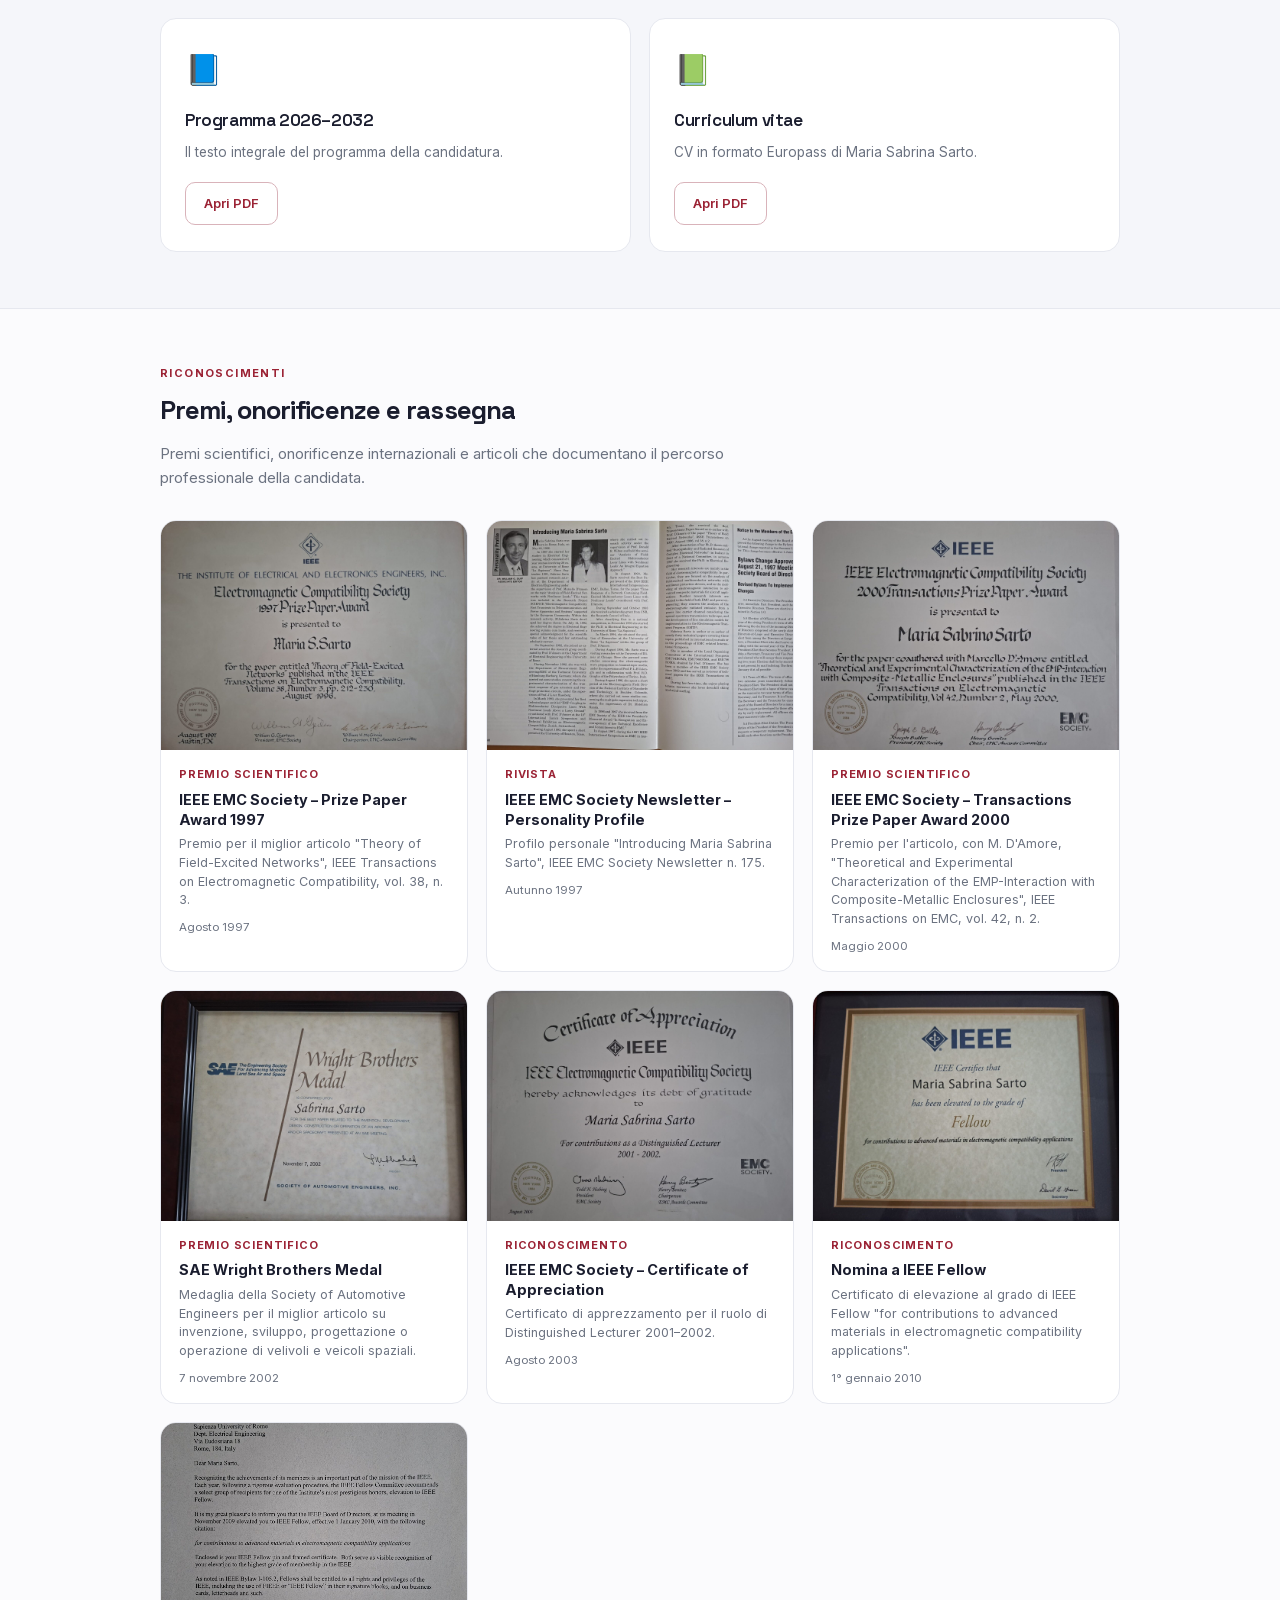
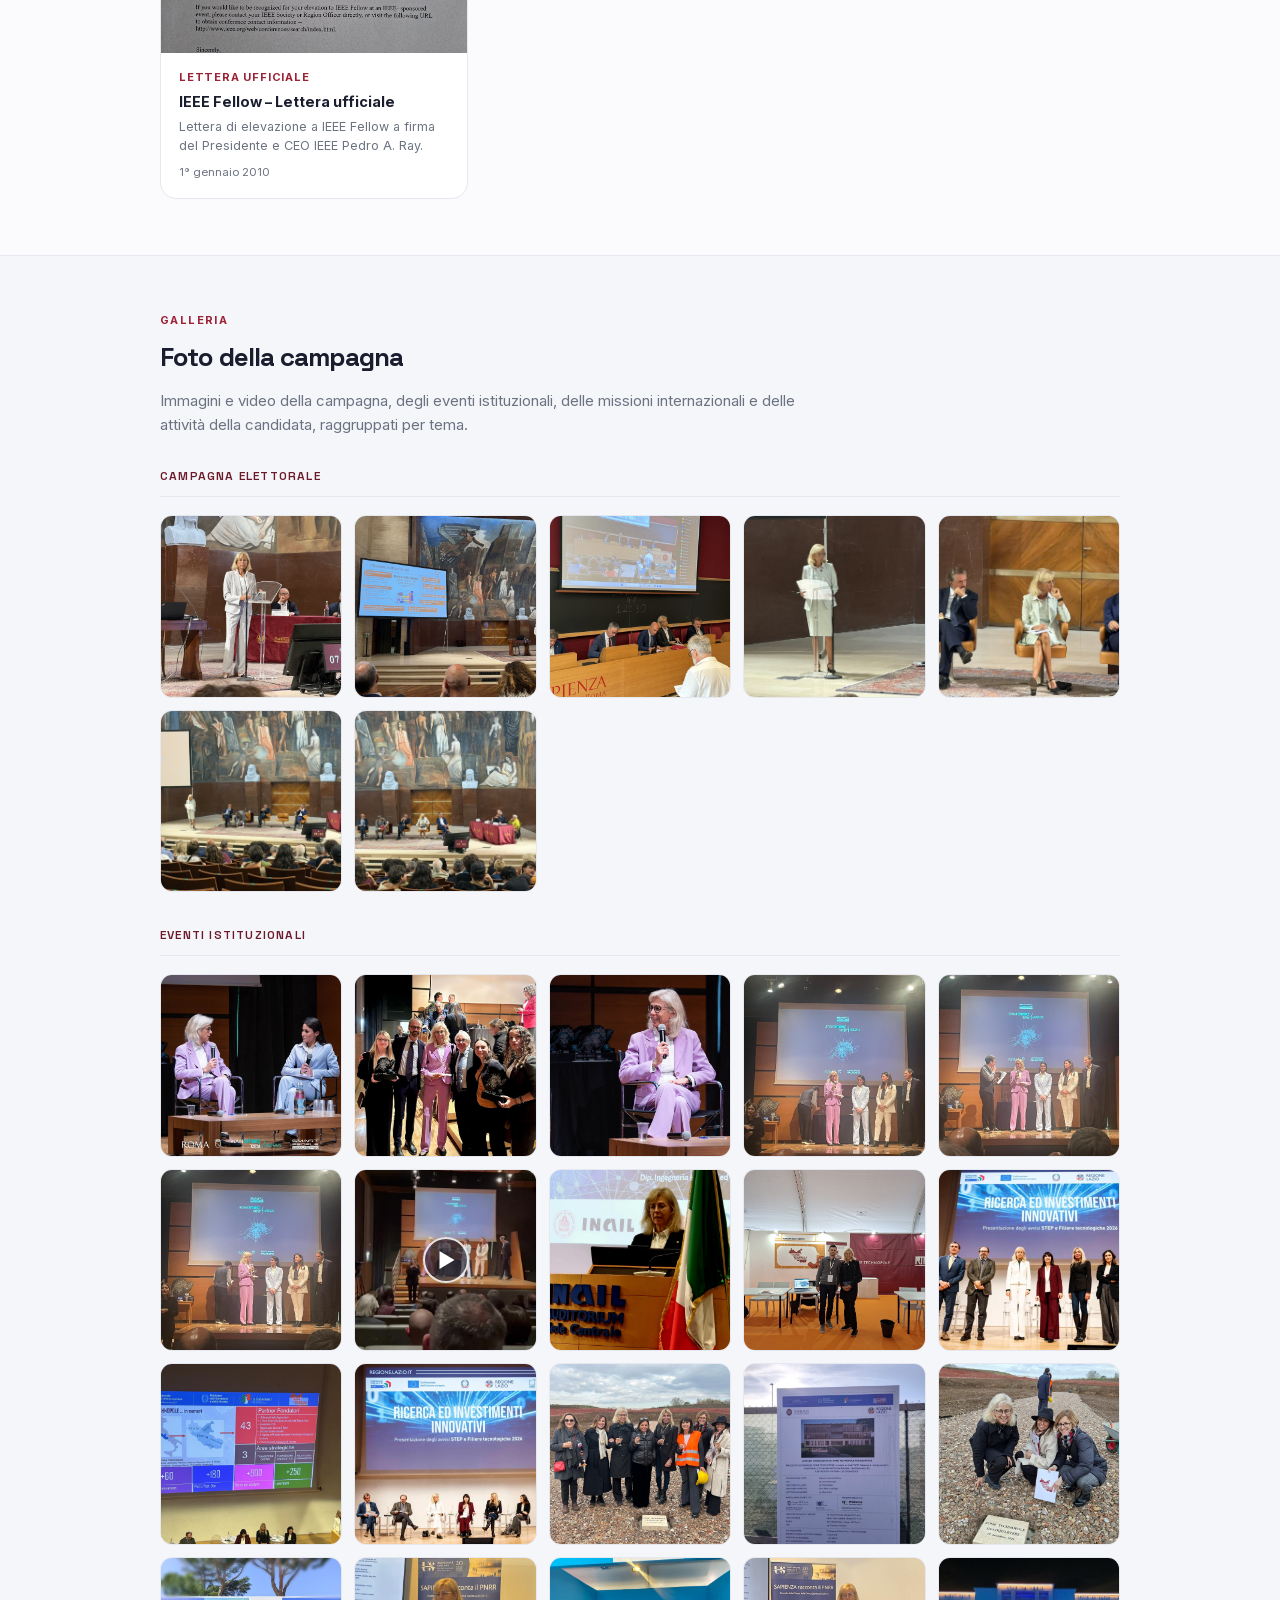
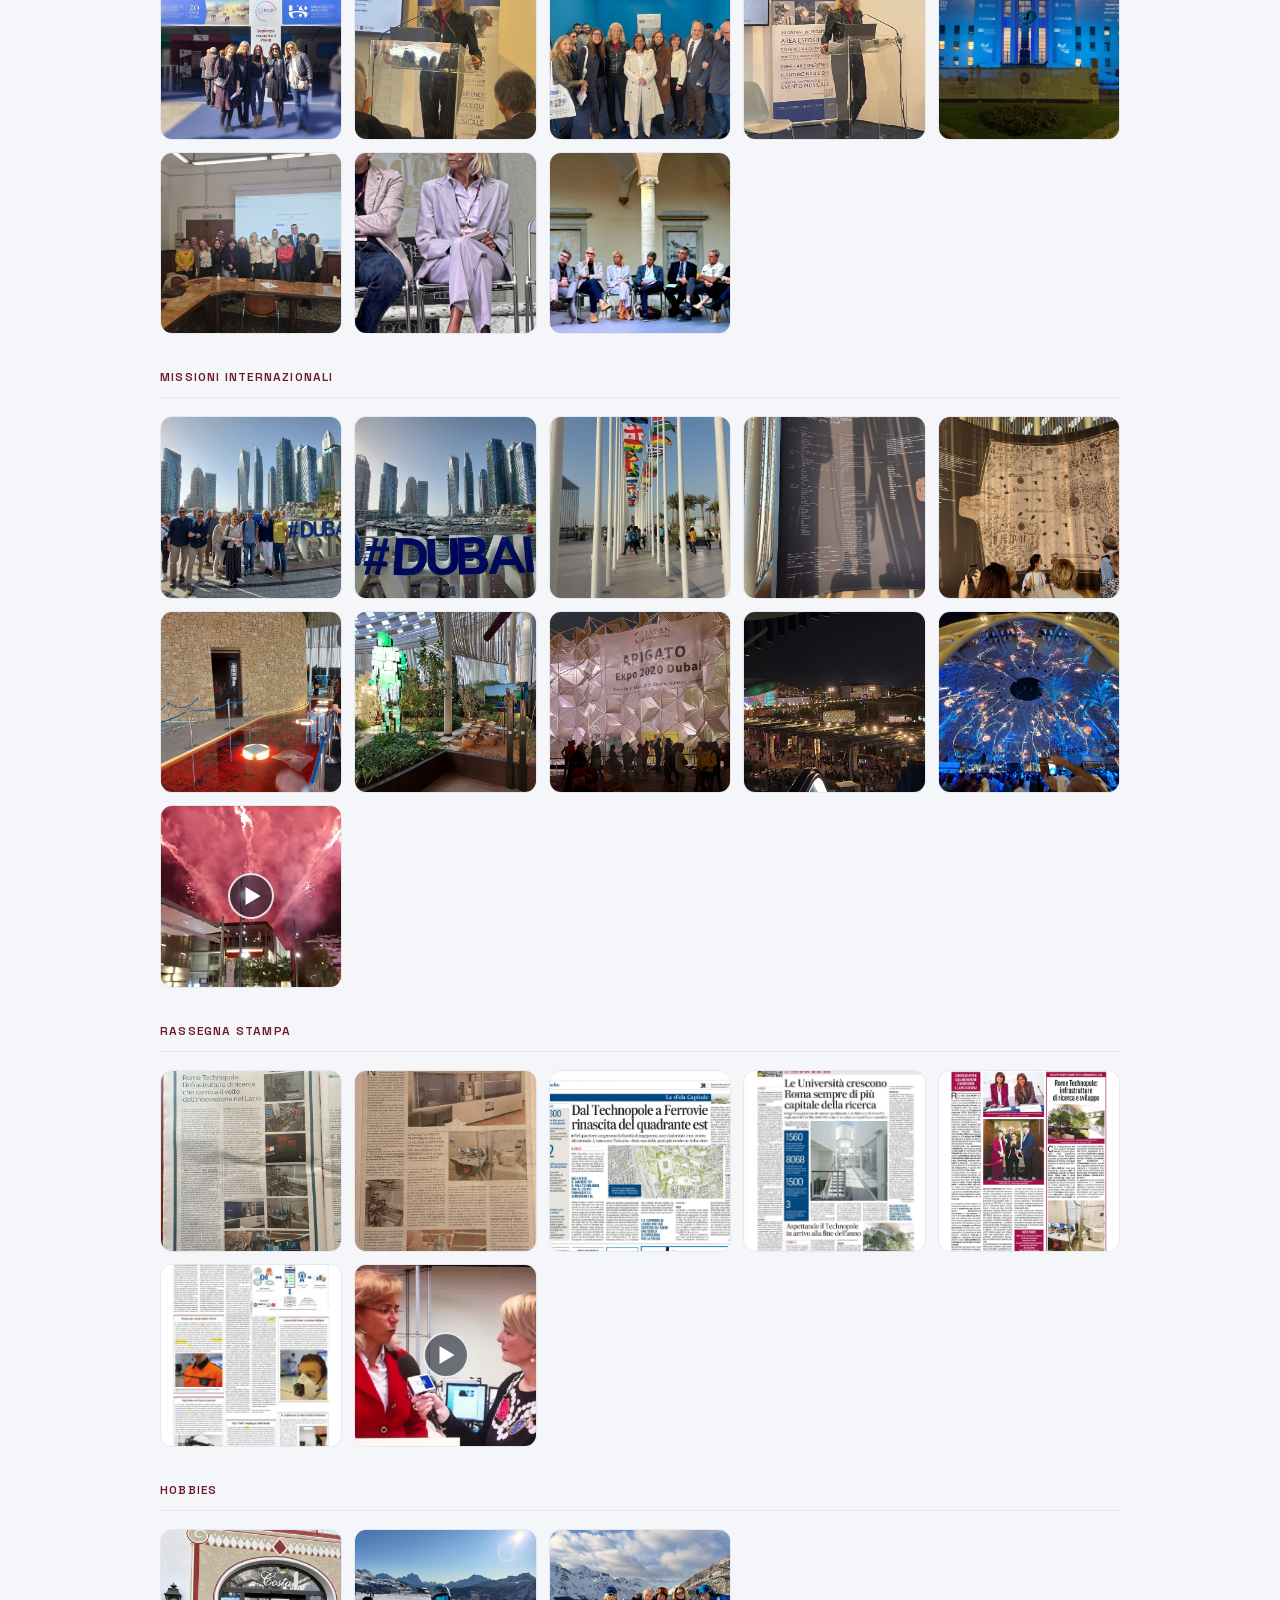
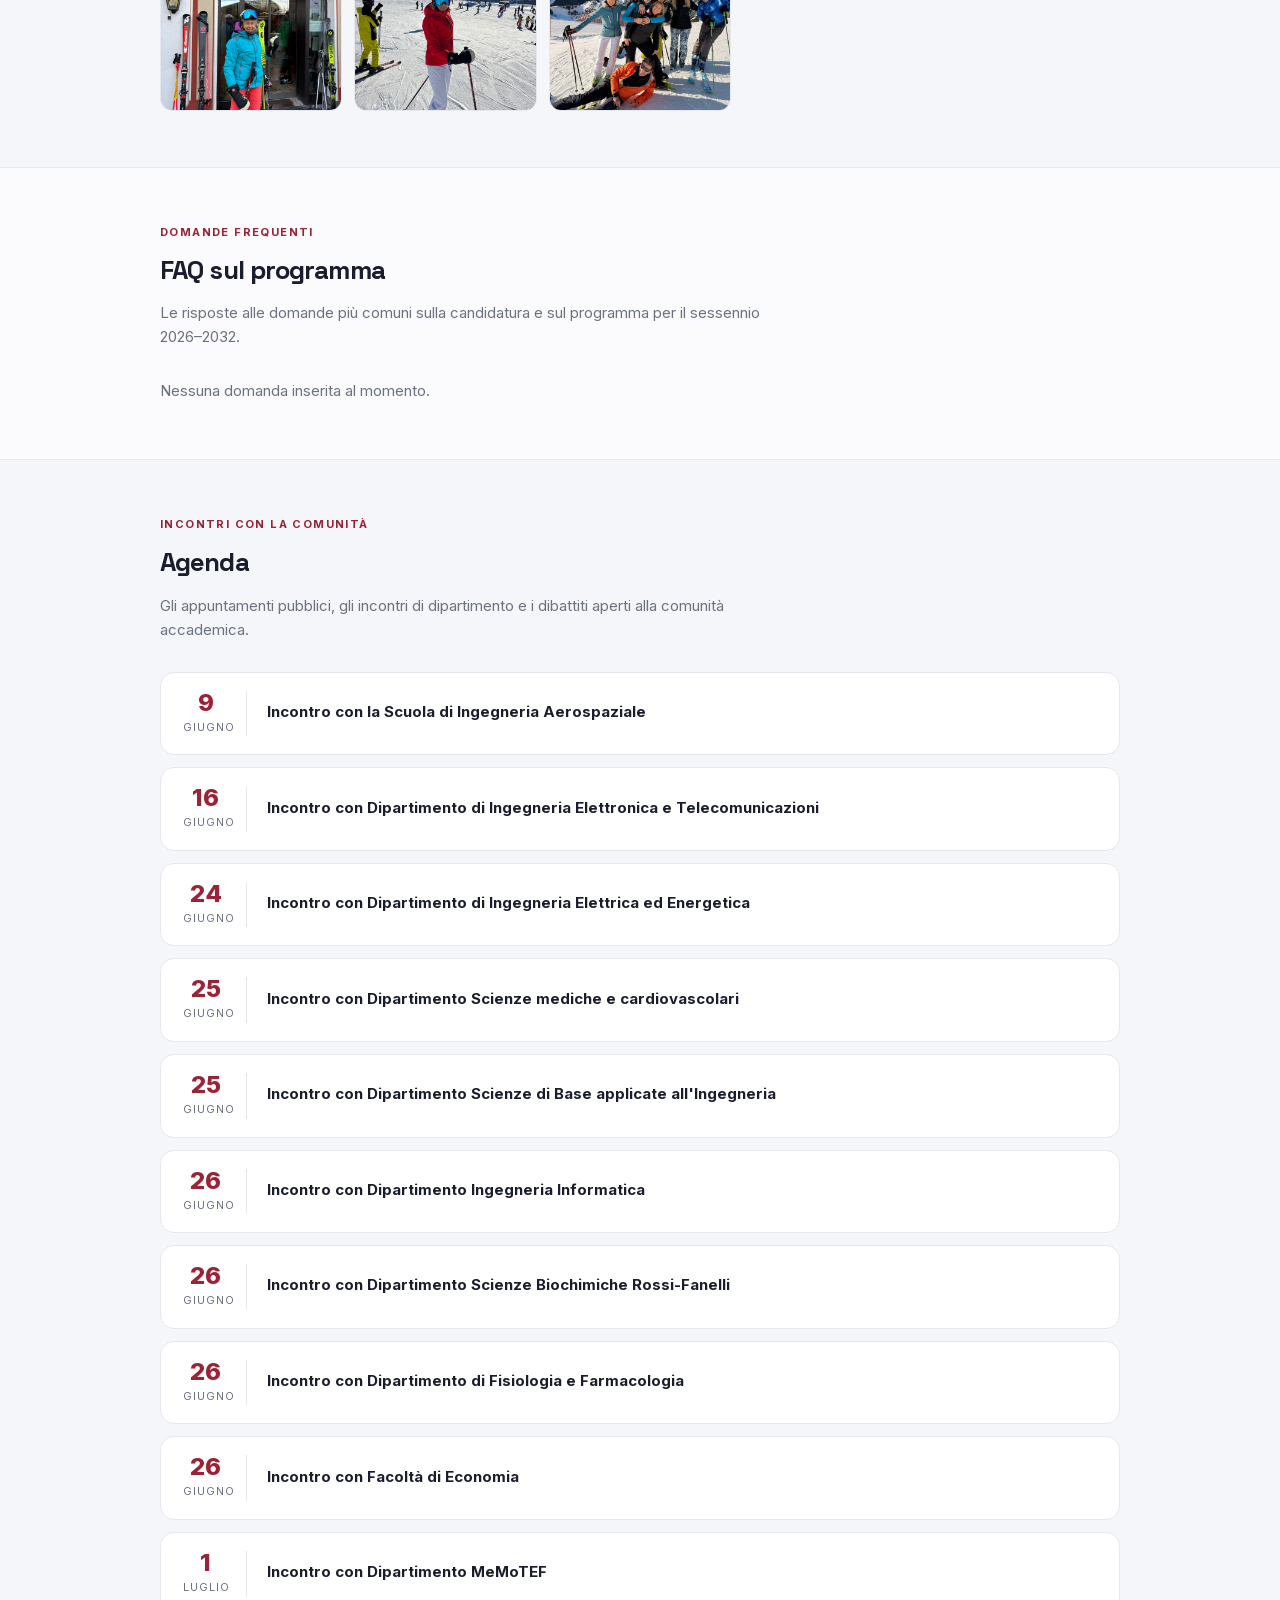
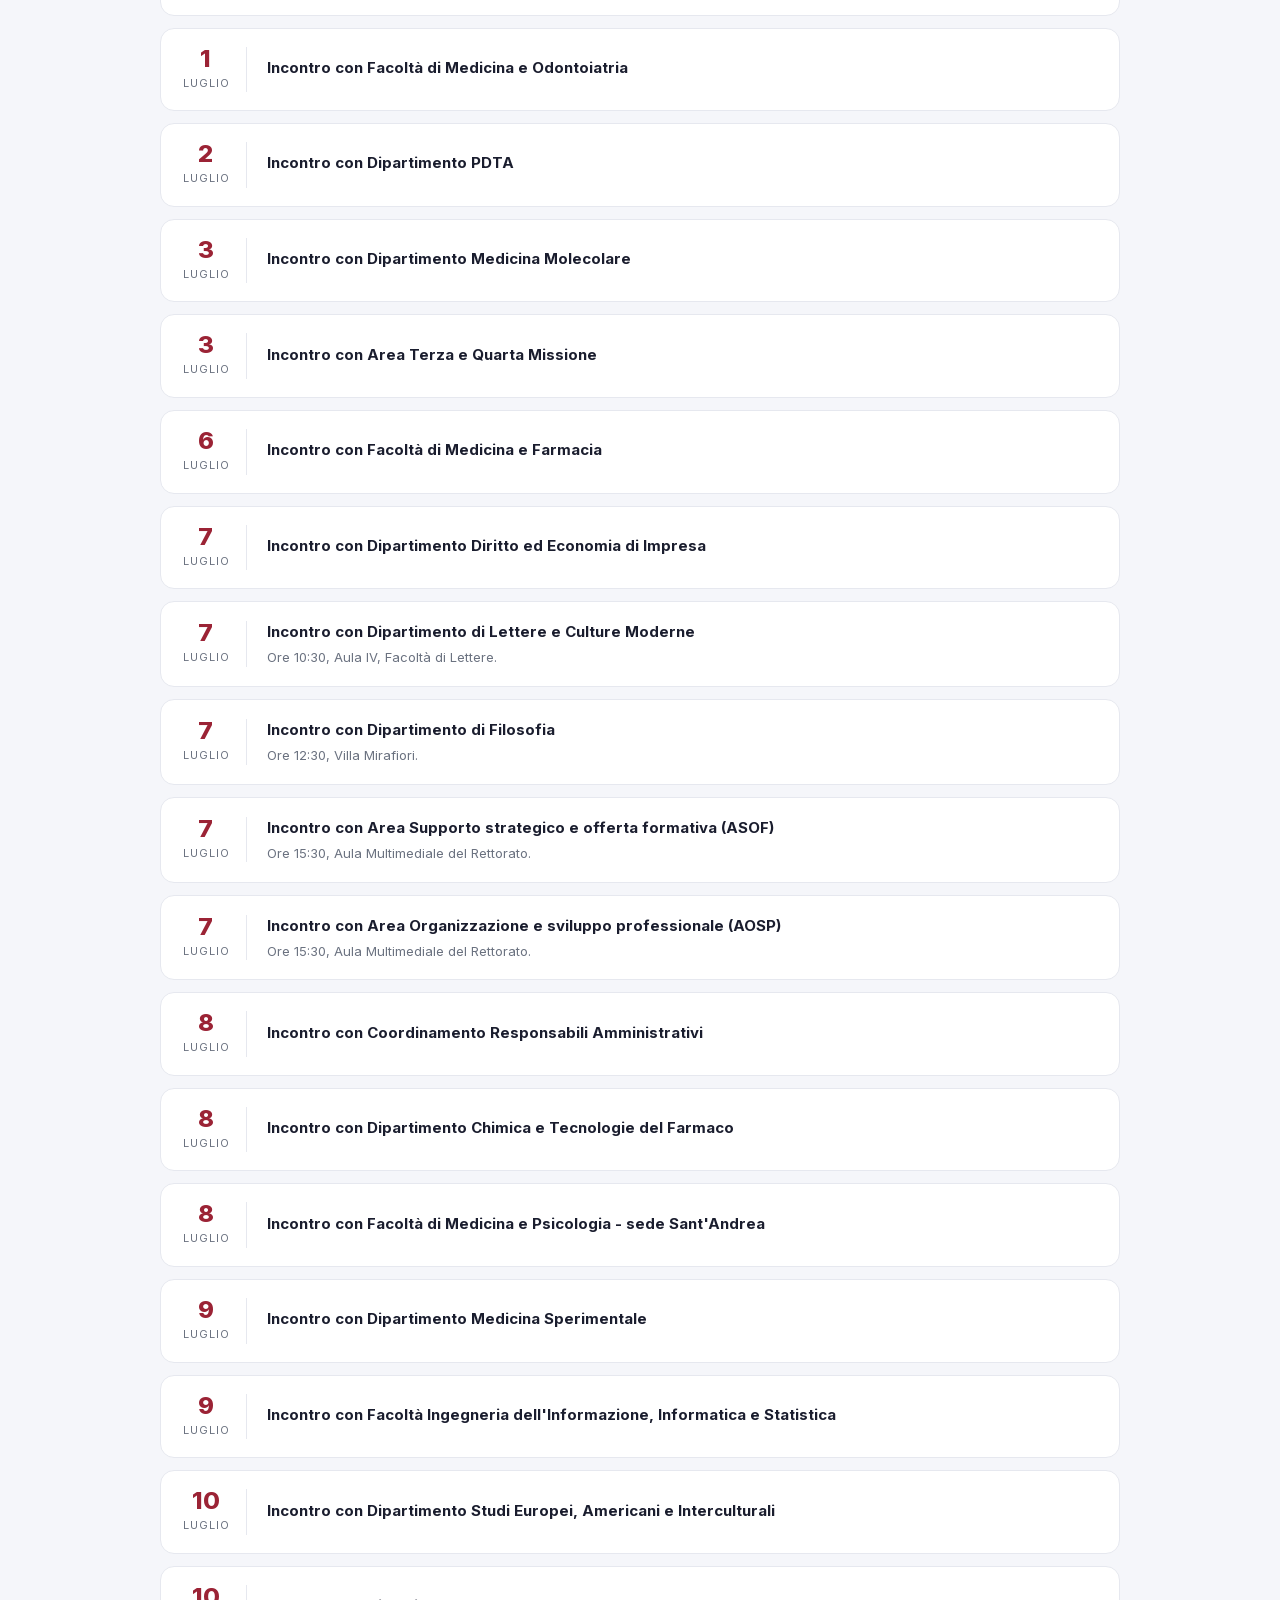
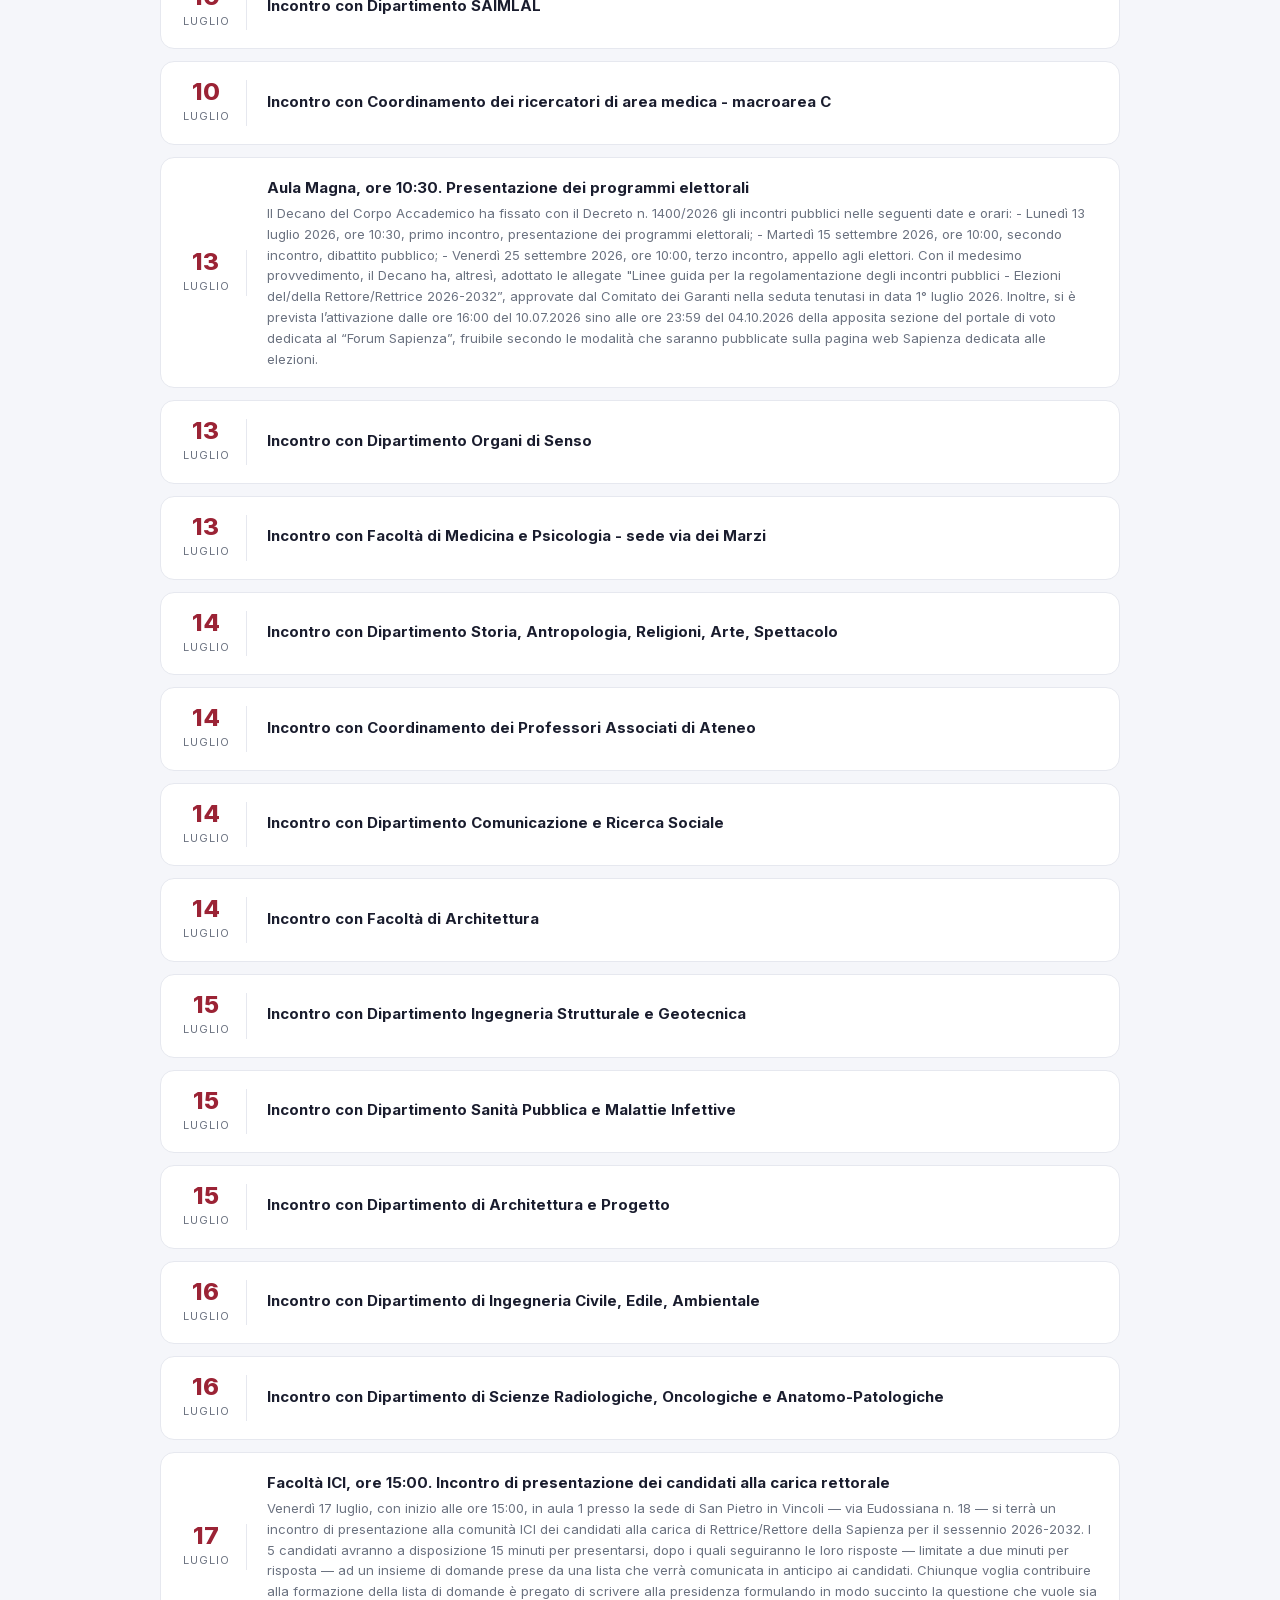
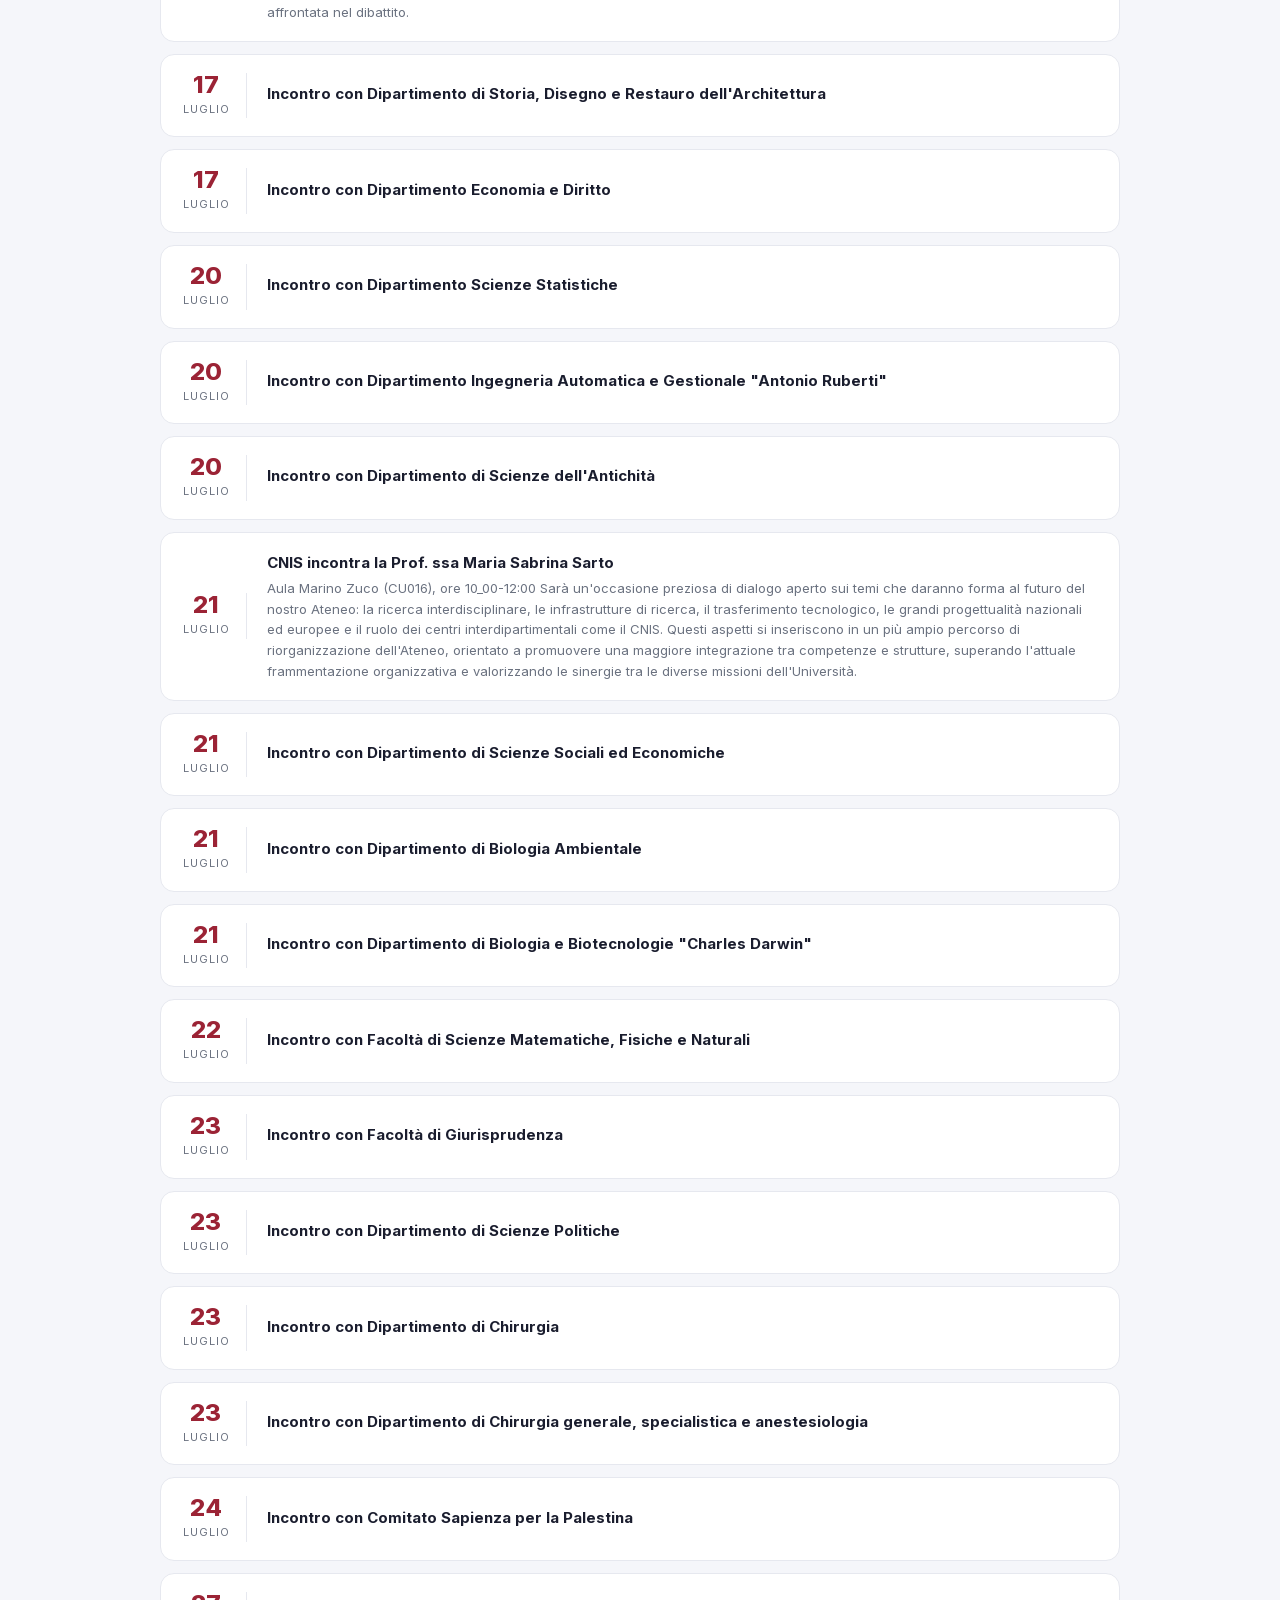
==== commit dfa45d17: "Aggiunge quattro foto del dibattito pubblico del 15 settembre in Aula Magna" ====
--- a/index.html
+++ b/index.html
@@ -567,7 +567,7 @@
     <div class="section-eyebrow">Galleria</div>
     <h2 class="section-title">Foto della campagna</h2>
     <p class="section-lead">Immagini e video della campagna, degli eventi istituzionali, delle missioni internazionali e delle attività della candidata, raggruppati per tema.</p>
-    <div class="gallery-groups" id="gallery-grid"><!--STATIC:gallery-grid:START--><div class="gallery-group"><h3 class="subsection-title">Campagna elettorale</h3><div class="gallery-grid"><button type="button" class="gallery-item" data-idx="0" title="Aula Magna – Presentazione del programma"><img src="galleria/web/campagna%20elettorale/IMG_0939.jpg" alt="Aula Magna – Presentazione del programma" loading="lazy"></button><button type="button" class="gallery-item" data-idx="1" title="Aula Magna – Presentazione del programma"><img src="galleria/web/campagna%20elettorale/IMG_0944.jpg" alt="Aula Magna – Presentazione del programma" loading="lazy"></button><button type="button" class="gallery-item" data-idx="2" title="Aula 1 – Facoltà ICI"><img src="galleria/web/campagna%20elettorale/IMG_0979.jpg" alt="Aula 1 – Facoltà ICI" loading="lazy"></button></div></div><div class="gallery-group"><h3 class="subsection-title">Eventi istituzionali</h3><div class="gallery-grid"><button type="button" class="gallery-item" data-idx="3" title="Roma Smart City Awards 2026"><img src="galleria/web/eventi%20istituzionali/Evento%20Roma%20Smart%20City%20Awards_2026_1.jpg" alt="Roma Smart City Awards 2026" loading="lazy"></button><button type="button" class="gallery-item" data-idx="4" title="Roma Smart City Awards 2026"><img src="galleria/web/eventi%20istituzionali/Evento%20Roma%20Smart%20City%20Awards_2026_2.jpg" alt="Roma Smart City Awards 2026" loading="lazy"></button><button type="button" class="gallery-item" data-idx="5" title="Roma Smart City Awards 2026"><img src="galleria/web/eventi%20istituzionali/Evento%20Roma%20Smart%20City%20Awards_2026_3.jpg" alt="Roma Smart City Awards 2026" loading="lazy"></button><button type="button" class="gallery-item" data-idx="6" title="Roma Smart City Awards 2026"><img src="galleria/web/eventi%20istituzionali/Evento%20Roma%20Smart%20City%20Awards_2026_4.jpg" alt="Roma Smart City Awards 2026" loading="lazy"></button><button type="button" class="gallery-item" data-idx="7" title="Roma Smart City Awards 2026"><img src="galleria/web/eventi%20istituzionali/Evento%20Roma%20Smart%20City%20Awards_2026_5.jpg" alt="Roma Smart City Awards 2026" loading="lazy"></button><button type="button" class="gallery-item" data-idx="8" title="Roma Smart City Awards 2026"><img src="galleria/web/eventi%20istituzionali/Evento%20Roma%20Smart%20City%20Awards_2026_6.jpg" alt="Roma Smart City Awards 2026" loading="lazy"></button><button type="button" class="gallery-item is-video" data-idx="9" title="Roma Smart City Awards 2026 – video"><img src="galleria/web/eventi%20istituzionali/Evento%20Roma%20Smart%20City%20Awards_2026_7.jpg" alt="Roma Smart City Awards 2026 – video" loading="lazy"><span class="play-badge" aria-hidden="true"></span></button><button type="button" class="gallery-item" data-idx="10" title="INAIL – Evento finale del progetto DPI SMART, 2026"><img src="galleria/web/eventi%20istituzionali/INAIL-Evento%20finale%20progetto%20DPI%20SMART_2026_1.jpg" alt="INAIL – Evento finale del progetto DPI SMART, 2026" loading="lazy"></button><button type="button" class="gallery-item" data-idx="11" title="Maker Faire 2026"><img src="galleria/web/eventi%20istituzionali/Maker%20Faire%202026_1.jpg" alt="Maker Faire 2026" loading="lazy"></button><button type="button" class="gallery-item" data-idx="12" title="Presentazione del bando STEP e Filiere Tecnologiche, 2026"><img src="galleria/web/eventi%20istituzionali/Presentazione%20bando%20STEP%20e%20Filiere%20Tecnologiche_2026_1.jpg" alt="Presentazione del bando STEP e Filiere Tecnologiche, 2026" loading="lazy"></button><button type="button" class="gallery-item" data-idx="13" title="Presentazione del bando STEP e Filiere Tecnologiche, 2026"><img src="galleria/web/eventi%20istituzionali/Presentazione%20bando%20STEP%20e%20Filiere%20Tecnologiche_2026_2.jpg" alt="Presentazione del bando STEP e Filiere Tecnologiche, 2026" loading="lazy"></button><button type="button" class="gallery-item" data-idx="14" title="Presentazione del bando STEP e Filiere Tecnologiche, 2026"><img src="galleria/web/eventi%20istituzionali/Presentazione%20bando%20STEP%20e%20Filiere%20Tecnologiche_2026_3.jpg" alt="Presentazione del bando STEP e Filiere Tecnologiche, 2026" loading="lazy"></button><button type="button" class="gallery-item" data-idx="15" title="Posa della prima pietra del Rome Technopole"><img src="galleria/web/eventi%20istituzionali/Prima%20pietra%20Rome%20Technopole_1.jpg" alt="Posa della prima pietra del Rome Technopole" loading="lazy"></button><button type="button" class="gallery-item" data-idx="16" title="Posa della prima pietra del Rome Technopole"><img src="galleria/web/eventi%20istituzionali/Prima%20pietra%20Rome%20Technopole_2.jpg" alt="Posa della prima pietra del Rome Technopole" loading="lazy"></button><button type="button" class="gallery-item" data-idx="17" title="Posa della prima pietra del Rome Technopole"><img src="galleria/web/eventi%20istituzionali/Prima%20pietra%20Rome%20Technopole_3.jpg" alt="Posa della prima pietra del Rome Technopole" loading="lazy"></button><button type="button" class="gallery-item" data-idx="18" title="Sapienza racconta il PNRR – 20 marzo 2026"><img src="galleria/web/eventi%20istituzionali/Sapienza%20racconta%20il%20PNRR%20-%2020-03-2026_1.jpg" alt="Sapienza racconta il PNRR – 20 marzo 2026" loading="lazy"></button><button type="button" class="gallery-item" data-idx="19" title="Sapienza racconta il PNRR – 20 marzo 2026"><img src="galleria/web/eventi%20istituzionali/Sapienza%20racconta%20il%20PNRR%20-%2020-03-2026_2.jpg" alt="Sapienza racconta il PNRR – 20 marzo 2026" loading="lazy"></button><button type="button" class="gallery-item" data-idx="20" title="Sapienza racconta il PNRR – 20 marzo 2026"><img src="galleria/web/eventi%20istituzionali/Sapienza%20racconta%20il%20PNRR%20-%2020-03-2026_3.jpg" alt="Sapienza racconta il PNRR – 20 marzo 2026" loading="lazy"></button><button type="button" class="gallery-item" data-idx="21" title="Sapienza racconta il PNRR – 20 marzo 2026"><img src="galleria/web/eventi%20istituzionali/Sapienza%20racconta%20il%20PNRR%20-%2020-03-2026_4.jpg" alt="Sapienza racconta il PNRR – 20 marzo 2026" loading="lazy"></button><button type="button" class="gallery-item" data-idx="22" title="Sapienza racconta il PNRR – 20 marzo 2026"><img src="galleria/web/eventi%20istituzionali/Sapienza%20racconta%20il%20PNRR%20-%2020-03-2026_5.jpg" alt="Sapienza racconta il PNRR – 20 marzo 2026" loading="lazy"></button><button type="button" class="gallery-item" data-idx="23" title="Chiusura dei lavori della Commissione Ricerca – bando 2025"><img src="galleria/web/eventi%20istituzionali/chiusura%20lavori_commissione%20ricerca-bando%202025.jpg" alt="Chiusura dei lavori della Commissione Ricerca – bando 2025" loading="lazy"></button><button type="button" class="gallery-item" data-idx="24" title="Forum PNRR Sapienza a NanoInnovation 2026 – la tavola rotonda delle 18:00 nel Chiostro"><img src="galleria/web/forum%20a%20nanoInnovation/forum-pnrr-sapienza_1.jpg" alt="Forum PNRR Sapienza a NanoInnovation 2026 – la tavola rotonda delle 18:00 nel Chiostro" loading="lazy"></button><button type="button" class="gallery-item" data-idx="25" title="Forum PNRR Sapienza a NanoInnovation 2026 – il panel della tavola rotonda delle 18:00, moderata da Maurizio Melis"><img src="galleria/web/forum%20a%20nanoInnovation/forum-pnrr-sapienza_2.jpg" alt="Forum PNRR Sapienza a NanoInnovation 2026 – il panel della tavola rotonda delle 18:00, moderata da Maurizio Melis" loading="lazy"></button></div></div><div class="gallery-group"><h3 class="subsection-title">Missioni internazionali</h3><div class="gallery-grid"><button type="button" class="gallery-item" data-idx="26" title="Expo 2020 Dubai – Dubai Marina"><img src="galleria/web/missioni%20internazionali/20220326_163912.jpg" alt="Expo 2020 Dubai – Dubai Marina" loading="lazy"></button><button type="button" class="gallery-item" data-idx="27" title="Expo 2020 Dubai – Dubai Marina"><img src="galleria/web/missioni%20internazionali/20220326_164006.jpg" alt="Expo 2020 Dubai – Dubai Marina" loading="lazy"></button><button type="button" class="gallery-item" data-idx="28" title="Expo 2020 Dubai – piazza delle bandiere"><img src="galleria/web/missioni%20internazionali/20220326_171840.jpg" alt="Expo 2020 Dubai – piazza delle bandiere" loading="lazy"></button><button type="button" class="gallery-item" data-idx="29" title="Expo 2020 Dubai – Padiglione Italia"><img src="galleria/web/missioni%20internazionali/20220326_175024.jpg" alt="Expo 2020 Dubai – Padiglione Italia" loading="lazy"></button><button type="button" class="gallery-item" data-idx="30" title="Expo 2020 Dubai – Padiglione Italia"><img src="galleria/web/missioni%20internazionali/20220326_175034.jpg" alt="Expo 2020 Dubai – Padiglione Italia" loading="lazy"></button><button type="button" class="gallery-item" data-idx="31" title="Expo 2020 Dubai – allestimenti espositivi"><img src="galleria/web/missioni%20internazionali/20220326_180141.jpg" alt="Expo 2020 Dubai – allestimenti espositivi" loading="lazy"></button><button type="button" class="gallery-item" data-idx="32" title="Expo 2020 Dubai – allestimenti espositivi"><img src="galleria/web/missioni%20internazionali/20220326_180643.jpg" alt="Expo 2020 Dubai – allestimenti espositivi" loading="lazy"></button><button type="button" class="gallery-item" data-idx="33" title="Expo 2020 Dubai – Padiglione Giappone"><img src="galleria/web/missioni%20internazionali/20220326_185322.jpg" alt="Expo 2020 Dubai – Padiglione Giappone" loading="lazy"></button><button type="button" class="gallery-item" data-idx="34" title="Expo 2020 Dubai – veduta serale del sito espositivo"><img src="galleria/web/missioni%20internazionali/20220326_190324.jpg" alt="Expo 2020 Dubai – veduta serale del sito espositivo" loading="lazy"></button><button type="button" class="gallery-item" data-idx="35" title="Expo 2020 Dubai – cupola Al Wasl"><img src="galleria/web/missioni%20internazionali/20220326_194958.jpg" alt="Expo 2020 Dubai – cupola Al Wasl" loading="lazy"></button><button type="button" class="gallery-item is-video" data-idx="36" title="Expo 2020 Dubai – spettacolo serale, video"><img src="galleria/web/missioni%20internazionali/20220326_220102.jpg" alt="Expo 2020 Dubai – spettacolo serale, video" loading="lazy"><span class="play-badge" aria-hidden="true"></span></button></div></div><div class="gallery-group"><h3 class="subsection-title">Rassegna stampa</h3><div class="gallery-grid"><button type="button" class="gallery-item" data-idx="37" title="Le infrastrutture di ricerca del Rome Technopole sulla stampa"><img src="galleria/web/rassegna%20stampa/Stampa_IR%20Rome%20Technopole_1.jpg" alt="Le infrastrutture di ricerca del Rome Technopole sulla stampa" loading="lazy"></button><button type="button" class="gallery-item" data-idx="38" title="Le infrastrutture di ricerca del Rome Technopole sulla stampa"><img src="galleria/web/rassegna%20stampa/Stampa_IR%20Rome%20Technopole_2.jpg" alt="Le infrastrutture di ricerca del Rome Technopole sulla stampa" loading="lazy"></button><button type="button" class="gallery-item" data-idx="39" title="Il Rome Technopole sulla stampa"><img src="galleria/web/rassegna%20stampa/Stampa_Rome%20Technopole_1.jpg" alt="Il Rome Technopole sulla stampa" loading="lazy"></button><button type="button" class="gallery-item" data-idx="40" title="Il Rome Technopole sulla stampa"><img src="galleria/web/rassegna%20stampa/Stampa_Rome%20Technopole_3.jpg" alt="Il Rome Technopole sulla stampa" loading="lazy"></button><button type="button" class="gallery-item" data-idx="41" title="Il Rome Technopole sulla stampa"><img src="galleria/web/rassegna%20stampa/Stampa_Rome%20Technopole_4.jpg" alt="Il Rome Technopole sulla stampa" loading="lazy"></button><button type="button" class="gallery-item" data-idx="42" title="Il progetto INAIL DPI SMART sulla stampa"><img src="galleria/web/rassegna%20stampa/Stampa_progetto%20INAIL-DPI%20SMART.jpg" alt="Il progetto INAIL DPI SMART sulla stampa" loading="lazy"></button><button type="button" class="gallery-item is-video" data-idx="43" title="Intervista al TGR"><img src="galleria/web/rassegna%20stampa/Stampa_intervista_TG3.jpg" alt="Intervista al TGR" loading="lazy"><span class="play-badge" aria-hidden="true"></span></button></div></div><div class="gallery-group"><h3 class="subsection-title">Hobbies</h3><div class="gallery-grid"><button type="button" class="gallery-item" data-idx="44" title="Sci"><img src="galleria/web/hobbies/Sci_1.jpg" alt="Sci" loading="lazy"></button><button type="button" class="gallery-item" data-idx="45" title="Sci"><img src="galleria/web/hobbies/Sci_2.jpg" alt="Sci" loading="lazy"></button><button type="button" class="gallery-item" data-idx="46" title="Sci"><img src="galleria/web/hobbies/Sci_3.jpg" alt="Sci" loading="lazy"></button></div></div><!--STATIC:gallery-grid:END--></div>
+    <div class="gallery-groups" id="gallery-grid"><!--STATIC:gallery-grid:START--><div class="gallery-group"><h3 class="subsection-title">Campagna elettorale</h3><div class="gallery-grid"><button type="button" class="gallery-item" data-idx="0" title="Aula Magna – Presentazione del programma"><img src="galleria/web/campagna%20elettorale/IMG_0939.jpg" alt="Aula Magna – Presentazione del programma" loading="lazy"></button><button type="button" class="gallery-item" data-idx="1" title="Aula Magna – Presentazione del programma"><img src="galleria/web/campagna%20elettorale/IMG_0944.jpg" alt="Aula Magna – Presentazione del programma" loading="lazy"></button><button type="button" class="gallery-item" data-idx="2" title="Aula 1 – Facoltà ICI"><img src="galleria/web/campagna%20elettorale/IMG_0979.jpg" alt="Aula 1 – Facoltà ICI" loading="lazy"></button><button type="button" class="gallery-item" data-idx="3" title="Aula Magna – L’intervento di Maria Sabrina Sarto al dibattito pubblico del 15 settembre 2026"><img src="galleria/web/aula%20magna%2015%20settembre/dibattito-15-settembre_1.jpg" alt="Aula Magna – L’intervento di Maria Sabrina Sarto al dibattito pubblico del 15 settembre 2026" loading="lazy"></button><button type="button" class="gallery-item" data-idx="4" title="Aula Magna – I candidati durante il dibattito pubblico del 15 settembre 2026"><img src="galleria/web/aula%20magna%2015%20settembre/dibattito-15-settembre_2.jpg" alt="Aula Magna – I candidati durante il dibattito pubblico del 15 settembre 2026" loading="lazy"></button><button type="button" class="gallery-item" data-idx="5" title="Aula Magna – Il dibattito pubblico tra i candidati alla carica di Rettrice e Rettore, 15 settembre 2026"><img src="galleria/web/aula%20magna%2015%20settembre/dibattito-15-settembre_3.jpg" alt="Aula Magna – Il dibattito pubblico tra i candidati alla carica di Rettrice e Rettore, 15 settembre 2026" loading="lazy"></button><button type="button" class="gallery-item" data-idx="6" title="Aula Magna – I candidati sul palco al termine del dibattito pubblico del 15 settembre 2026"><img src="galleria/web/aula%20magna%2015%20settembre/dibattito-15-settembre_4.jpg" alt="Aula Magna – I candidati sul palco al termine del dibattito pubblico del 15 settembre 2026" loading="lazy"></button></div></div><div class="gallery-group"><h3 class="subsection-title">Eventi istituzionali</h3><div class="gallery-grid"><button type="button" class="gallery-item" data-idx="7" title="Roma Smart City Awards 2026"><img src="galleria/web/eventi%20istituzionali/Evento%20Roma%20Smart%20City%20Awards_2026_1.jpg" alt="Roma Smart City Awards 2026" loading="lazy"></button><button type="button" class="gallery-item" data-idx="8" title="Roma Smart City Awards 2026"><img src="galleria/web/eventi%20istituzionali/Evento%20Roma%20Smart%20City%20Awards_2026_2.jpg" alt="Roma Smart City Awards 2026" loading="lazy"></button><button type="button" class="gallery-item" data-idx="9" title="Roma Smart City Awards 2026"><img src="galleria/web/eventi%20istituzionali/Evento%20Roma%20Smart%20City%20Awards_2026_3.jpg" alt="Roma Smart City Awards 2026" loading="lazy"></button><button type="button" class="gallery-item" data-idx="10" title="Roma Smart City Awards 2026"><img src="galleria/web/eventi%20istituzionali/Evento%20Roma%20Smart%20City%20Awards_2026_4.jpg" alt="Roma Smart City Awards 2026" loading="lazy"></button><button type="button" class="gallery-item" data-idx="11" title="Roma Smart City Awards 2026"><img src="galleria/web/eventi%20istituzionali/Evento%20Roma%20Smart%20City%20Awards_2026_5.jpg" alt="Roma Smart City Awards 2026" loading="lazy"></button><button type="button" class="gallery-item" data-idx="12" title="Roma Smart City Awards 2026"><img src="galleria/web/eventi%20istituzionali/Evento%20Roma%20Smart%20City%20Awards_2026_6.jpg" alt="Roma Smart City Awards 2026" loading="lazy"></button><button type="button" class="gallery-item is-video" data-idx="13" title="Roma Smart City Awards 2026 – video"><img src="galleria/web/eventi%20istituzionali/Evento%20Roma%20Smart%20City%20Awards_2026_7.jpg" alt="Roma Smart City Awards 2026 – video" loading="lazy"><span class="play-badge" aria-hidden="true"></span></button><button type="button" class="gallery-item" data-idx="14" title="INAIL – Evento finale del progetto DPI SMART, 2026"><img src="galleria/web/eventi%20istituzionali/INAIL-Evento%20finale%20progetto%20DPI%20SMART_2026_1.jpg" alt="INAIL – Evento finale del progetto DPI SMART, 2026" loading="lazy"></button><button type="button" class="gallery-item" data-idx="15" title="Maker Faire 2026"><img src="galleria/web/eventi%20istituzionali/Maker%20Faire%202026_1.jpg" alt="Maker Faire 2026" loading="lazy"></button><button type="button" class="gallery-item" data-idx="16" title="Presentazione del bando STEP e Filiere Tecnologiche, 2026"><img src="galleria/web/eventi%20istituzionali/Presentazione%20bando%20STEP%20e%20Filiere%20Tecnologiche_2026_1.jpg" alt="Presentazione del bando STEP e Filiere Tecnologiche, 2026" loading="lazy"></button><button type="button" class="gallery-item" data-idx="17" title="Presentazione del bando STEP e Filiere Tecnologiche, 2026"><img src="galleria/web/eventi%20istituzionali/Presentazione%20bando%20STEP%20e%20Filiere%20Tecnologiche_2026_2.jpg" alt="Presentazione del bando STEP e Filiere Tecnologiche, 2026" loading="lazy"></button><button type="button" class="gallery-item" data-idx="18" title="Presentazione del bando STEP e Filiere Tecnologiche, 2026"><img src="galleria/web/eventi%20istituzionali/Presentazione%20bando%20STEP%20e%20Filiere%20Tecnologiche_2026_3.jpg" alt="Presentazione del bando STEP e Filiere Tecnologiche, 2026" loading="lazy"></button><button type="button" class="gallery-item" data-idx="19" title="Posa della prima pietra del Rome Technopole"><img src="galleria/web/eventi%20istituzionali/Prima%20pietra%20Rome%20Technopole_1.jpg" alt="Posa della prima pietra del Rome Technopole" loading="lazy"></button><button type="button" class="gallery-item" data-idx="20" title="Posa della prima pietra del Rome Technopole"><img src="galleria/web/eventi%20istituzionali/Prima%20pietra%20Rome%20Technopole_2.jpg" alt="Posa della prima pietra del Rome Technopole" loading="lazy"></button><button type="button" class="gallery-item" data-idx="21" title="Posa della prima pietra del Rome Technopole"><img src="galleria/web/eventi%20istituzionali/Prima%20pietra%20Rome%20Technopole_3.jpg" alt="Posa della prima pietra del Rome Technopole" loading="lazy"></button><button type="button" class="gallery-item" data-idx="22" title="Sapienza racconta il PNRR – 20 marzo 2026"><img src="galleria/web/eventi%20istituzionali/Sapienza%20racconta%20il%20PNRR%20-%2020-03-2026_1.jpg" alt="Sapienza racconta il PNRR – 20 marzo 2026" loading="lazy"></button><button type="button" class="gallery-item" data-idx="23" title="Sapienza racconta il PNRR – 20 marzo 2026"><img src="galleria/web/eventi%20istituzionali/Sapienza%20racconta%20il%20PNRR%20-%2020-03-2026_2.jpg" alt="Sapienza racconta il PNRR – 20 marzo 2026" loading="lazy"></button><button type="button" class="gallery-item" data-idx="24" title="Sapienza racconta il PNRR – 20 marzo 2026"><img src="galleria/web/eventi%20istituzionali/Sapienza%20racconta%20il%20PNRR%20-%2020-03-2026_3.jpg" alt="Sapienza racconta il PNRR – 20 marzo 2026" loading="lazy"></button><button type="button" class="gallery-item" data-idx="25" title="Sapienza racconta il PNRR – 20 marzo 2026"><img src="galleria/web/eventi%20istituzionali/Sapienza%20racconta%20il%20PNRR%20-%2020-03-2026_4.jpg" alt="Sapienza racconta il PNRR – 20 marzo 2026" loading="lazy"></button><button type="button" class="gallery-item" data-idx="26" title="Sapienza racconta il PNRR – 20 marzo 2026"><img src="galleria/web/eventi%20istituzionali/Sapienza%20racconta%20il%20PNRR%20-%2020-03-2026_5.jpg" alt="Sapienza racconta il PNRR – 20 marzo 2026" loading="lazy"></button><button type="button" class="gallery-item" data-idx="27" title="Chiusura dei lavori della Commissione Ricerca – bando 2025"><img src="galleria/web/eventi%20istituzionali/chiusura%20lavori_commissione%20ricerca-bando%202025.jpg" alt="Chiusura dei lavori della Commissione Ricerca – bando 2025" loading="lazy"></button><button type="button" class="gallery-item" data-idx="28" title="Forum PNRR Sapienza a NanoInnovation 2026 – la tavola rotonda delle 18:00 nel Chiostro"><img src="galleria/web/forum%20a%20nanoInnovation/forum-pnrr-sapienza_1.jpg" alt="Forum PNRR Sapienza a NanoInnovation 2026 – la tavola rotonda delle 18:00 nel Chiostro" loading="lazy"></button><button type="button" class="gallery-item" data-idx="29" title="Forum PNRR Sapienza a NanoInnovation 2026 – il panel della tavola rotonda delle 18:00, moderata da Maurizio Melis"><img src="galleria/web/forum%20a%20nanoInnovation/forum-pnrr-sapienza_2.jpg" alt="Forum PNRR Sapienza a NanoInnovation 2026 – il panel della tavola rotonda delle 18:00, moderata da Maurizio Melis" loading="lazy"></button></div></div><div class="gallery-group"><h3 class="subsection-title">Missioni internazionali</h3><div class="gallery-grid"><button type="button" class="gallery-item" data-idx="30" title="Expo 2020 Dubai – Dubai Marina"><img src="galleria/web/missioni%20internazionali/20220326_163912.jpg" alt="Expo 2020 Dubai – Dubai Marina" loading="lazy"></button><button type="button" class="gallery-item" data-idx="31" title="Expo 2020 Dubai – Dubai Marina"><img src="galleria/web/missioni%20internazionali/20220326_164006.jpg" alt="Expo 2020 Dubai – Dubai Marina" loading="lazy"></button><button type="button" class="gallery-item" data-idx="32" title="Expo 2020 Dubai – piazza delle bandiere"><img src="galleria/web/missioni%20internazionali/20220326_171840.jpg" alt="Expo 2020 Dubai – piazza delle bandiere" loading="lazy"></button><button type="button" class="gallery-item" data-idx="33" title="Expo 2020 Dubai – Padiglione Italia"><img src="galleria/web/missioni%20internazionali/20220326_175024.jpg" alt="Expo 2020 Dubai – Padiglione Italia" loading="lazy"></button><button type="button" class="gallery-item" data-idx="34" title="Expo 2020 Dubai – Padiglione Italia"><img src="galleria/web/missioni%20internazionali/20220326_175034.jpg" alt="Expo 2020 Dubai – Padiglione Italia" loading="lazy"></button><button type="button" class="gallery-item" data-idx="35" title="Expo 2020 Dubai – allestimenti espositivi"><img src="galleria/web/missioni%20internazionali/20220326_180141.jpg" alt="Expo 2020 Dubai – allestimenti espositivi" loading="lazy"></button><button type="button" class="gallery-item" data-idx="36" title="Expo 2020 Dubai – allestimenti espositivi"><img src="galleria/web/missioni%20internazionali/20220326_180643.jpg" alt="Expo 2020 Dubai – allestimenti espositivi" loading="lazy"></button><button type="button" class="gallery-item" data-idx="37" title="Expo 2020 Dubai – Padiglione Giappone"><img src="galleria/web/missioni%20internazionali/20220326_185322.jpg" alt="Expo 2020 Dubai – Padiglione Giappone" loading="lazy"></button><button type="button" class="gallery-item" data-idx="38" title="Expo 2020 Dubai – veduta serale del sito espositivo"><img src="galleria/web/missioni%20internazionali/20220326_190324.jpg" alt="Expo 2020 Dubai – veduta serale del sito espositivo" loading="lazy"></button><button type="button" class="gallery-item" data-idx="39" title="Expo 2020 Dubai – cupola Al Wasl"><img src="galleria/web/missioni%20internazionali/20220326_194958.jpg" alt="Expo 2020 Dubai – cupola Al Wasl" loading="lazy"></button><button type="button" class="gallery-item is-video" data-idx="40" title="Expo 2020 Dubai – spettacolo serale, video"><img src="galleria/web/missioni%20internazionali/20220326_220102.jpg" alt="Expo 2020 Dubai – spettacolo serale, video" loading="lazy"><span class="play-badge" aria-hidden="true"></span></button></div></div><div class="gallery-group"><h3 class="subsection-title">Rassegna stampa</h3><div class="gallery-grid"><button type="button" class="gallery-item" data-idx="41" title="Le infrastrutture di ricerca del Rome Technopole sulla stampa"><img src="galleria/web/rassegna%20stampa/Stampa_IR%20Rome%20Technopole_1.jpg" alt="Le infrastrutture di ricerca del Rome Technopole sulla stampa" loading="lazy"></button><button type="button" class="gallery-item" data-idx="42" title="Le infrastrutture di ricerca del Rome Technopole sulla stampa"><img src="galleria/web/rassegna%20stampa/Stampa_IR%20Rome%20Technopole_2.jpg" alt="Le infrastrutture di ricerca del Rome Technopole sulla stampa" loading="lazy"></button><button type="button" class="gallery-item" data-idx="43" title="Il Rome Technopole sulla stampa"><img src="galleria/web/rassegna%20stampa/Stampa_Rome%20Technopole_1.jpg" alt="Il Rome Technopole sulla stampa" loading="lazy"></button><button type="button" class="gallery-item" data-idx="44" title="Il Rome Technopole sulla stampa"><img src="galleria/web/rassegna%20stampa/Stampa_Rome%20Technopole_3.jpg" alt="Il Rome Technopole sulla stampa" loading="lazy"></button><button type="button" class="gallery-item" data-idx="45" title="Il Rome Technopole sulla stampa"><img src="galleria/web/rassegna%20stampa/Stampa_Rome%20Technopole_4.jpg" alt="Il Rome Technopole sulla stampa" loading="lazy"></button><button type="button" class="gallery-item" data-idx="46" title="Il progetto INAIL DPI SMART sulla stampa"><img src="galleria/web/rassegna%20stampa/Stampa_progetto%20INAIL-DPI%20SMART.jpg" alt="Il progetto INAIL DPI SMART sulla stampa" loading="lazy"></button><button type="button" class="gallery-item is-video" data-idx="47" title="Intervista al TGR"><img src="galleria/web/rassegna%20stampa/Stampa_intervista_TG3.jpg" alt="Intervista al TGR" loading="lazy"><span class="play-badge" aria-hidden="true"></span></button></div></div><div class="gallery-group"><h3 class="subsection-title">Hobbies</h3><div class="gallery-grid"><button type="button" class="gallery-item" data-idx="48" title="Sci"><img src="galleria/web/hobbies/Sci_1.jpg" alt="Sci" loading="lazy"></button><button type="button" class="gallery-item" data-idx="49" title="Sci"><img src="galleria/web/hobbies/Sci_2.jpg" alt="Sci" loading="lazy"></button><button type="button" class="gallery-item" data-idx="50" title="Sci"><img src="galleria/web/hobbies/Sci_3.jpg" alt="Sci" loading="lazy"></button></div></div><!--STATIC:gallery-grid:END--></div>
   </div>
 </section>
 
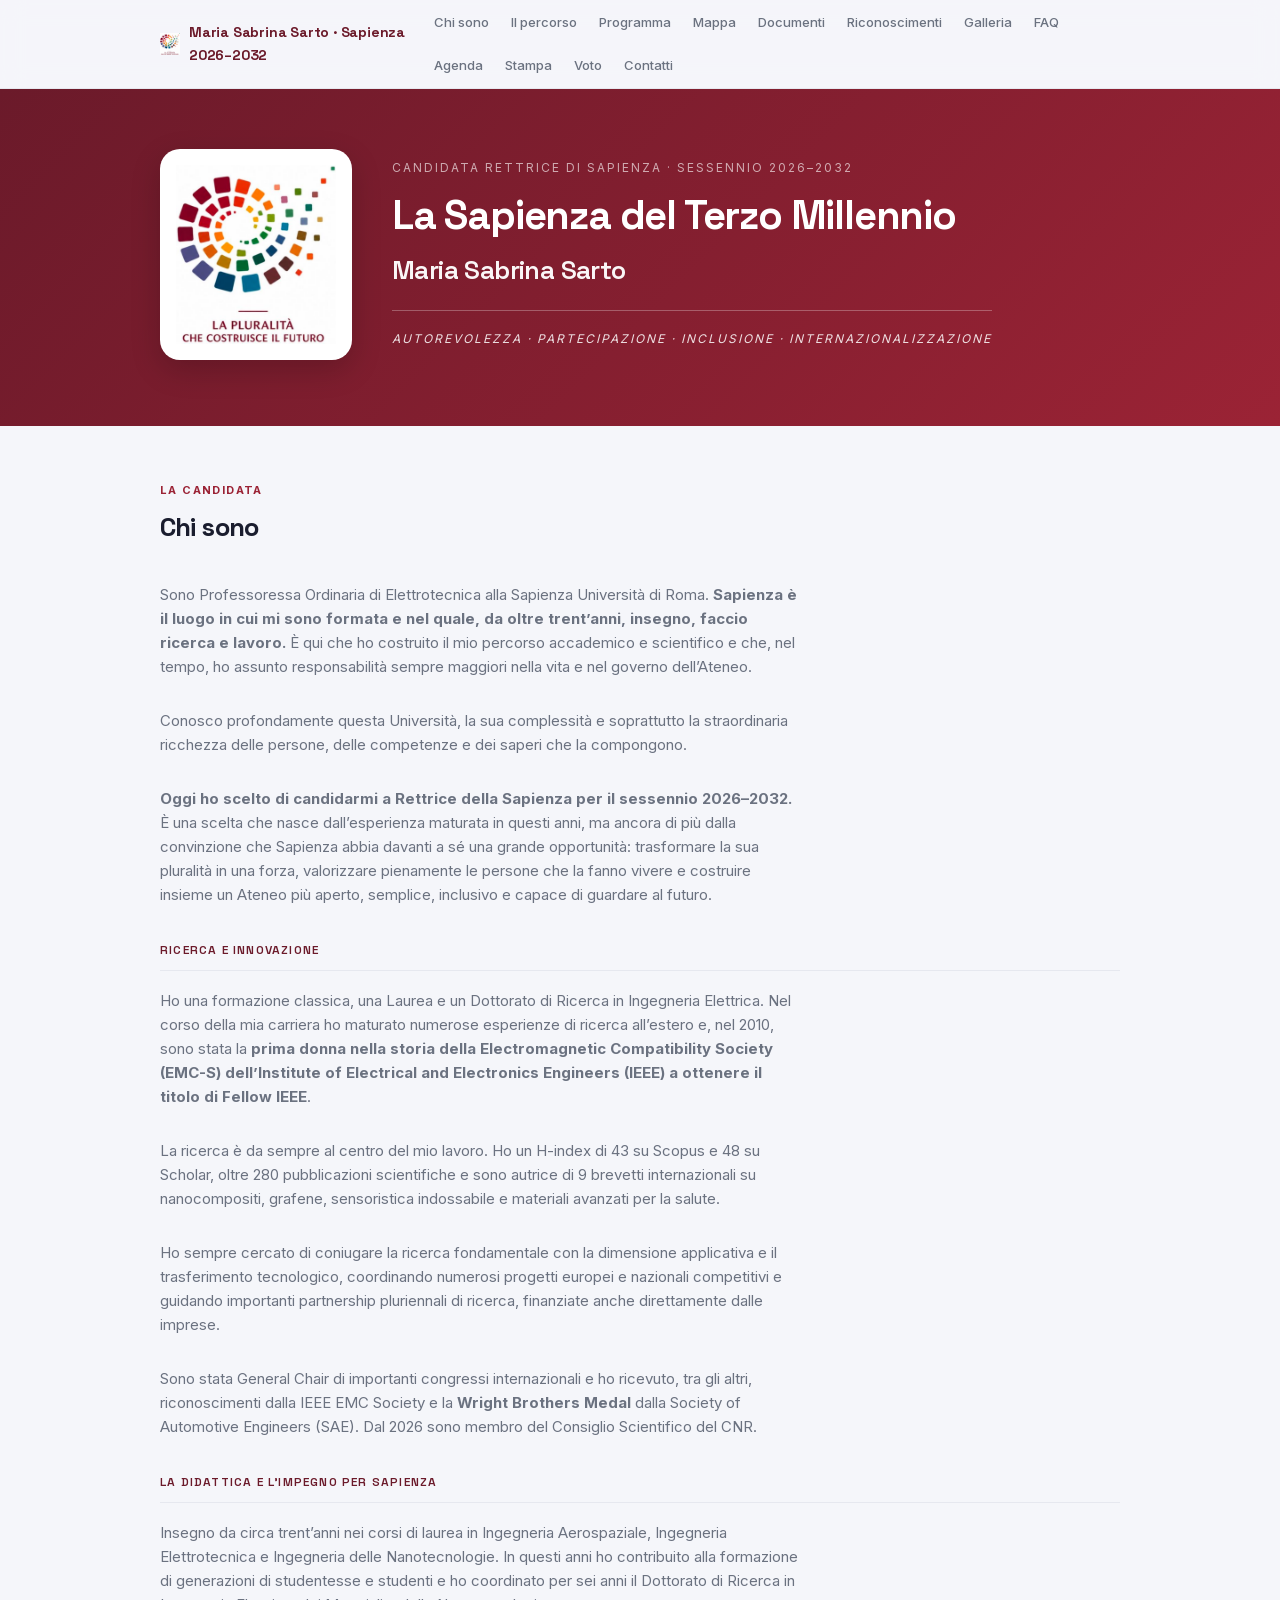
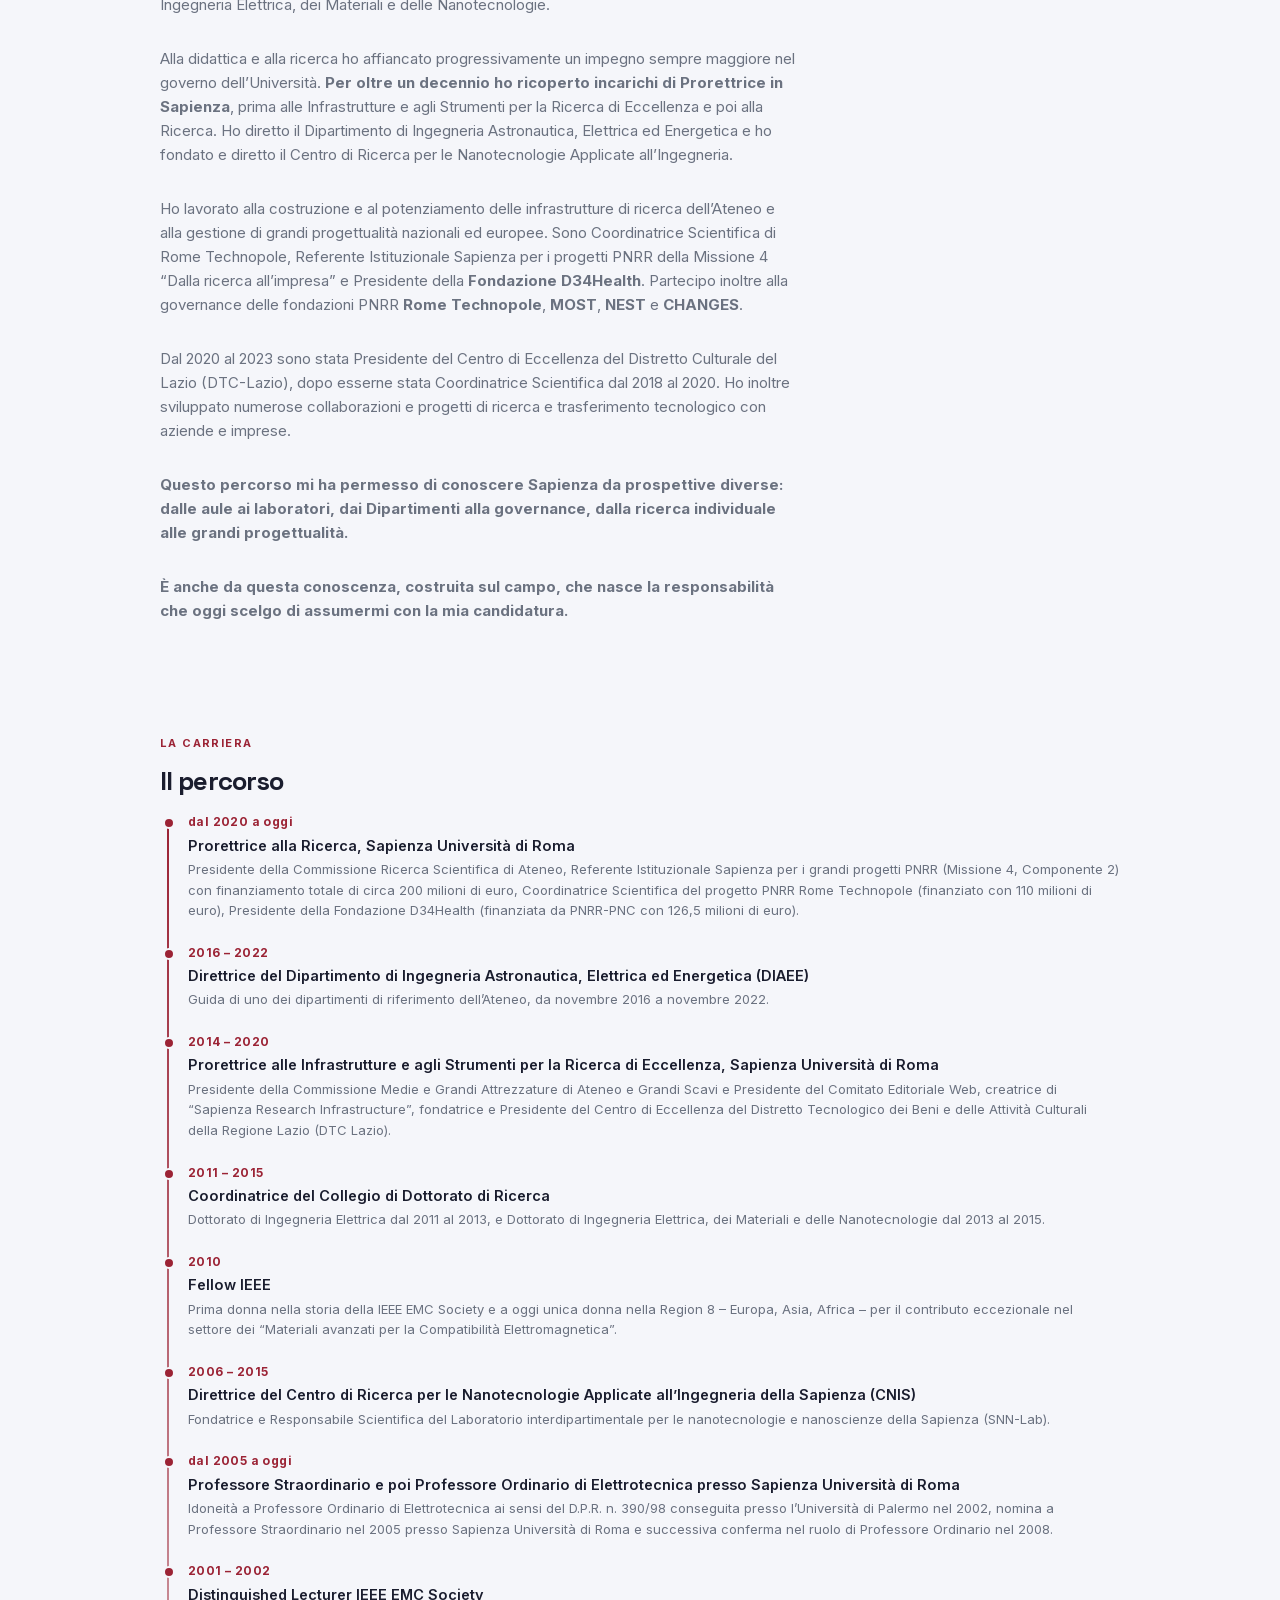
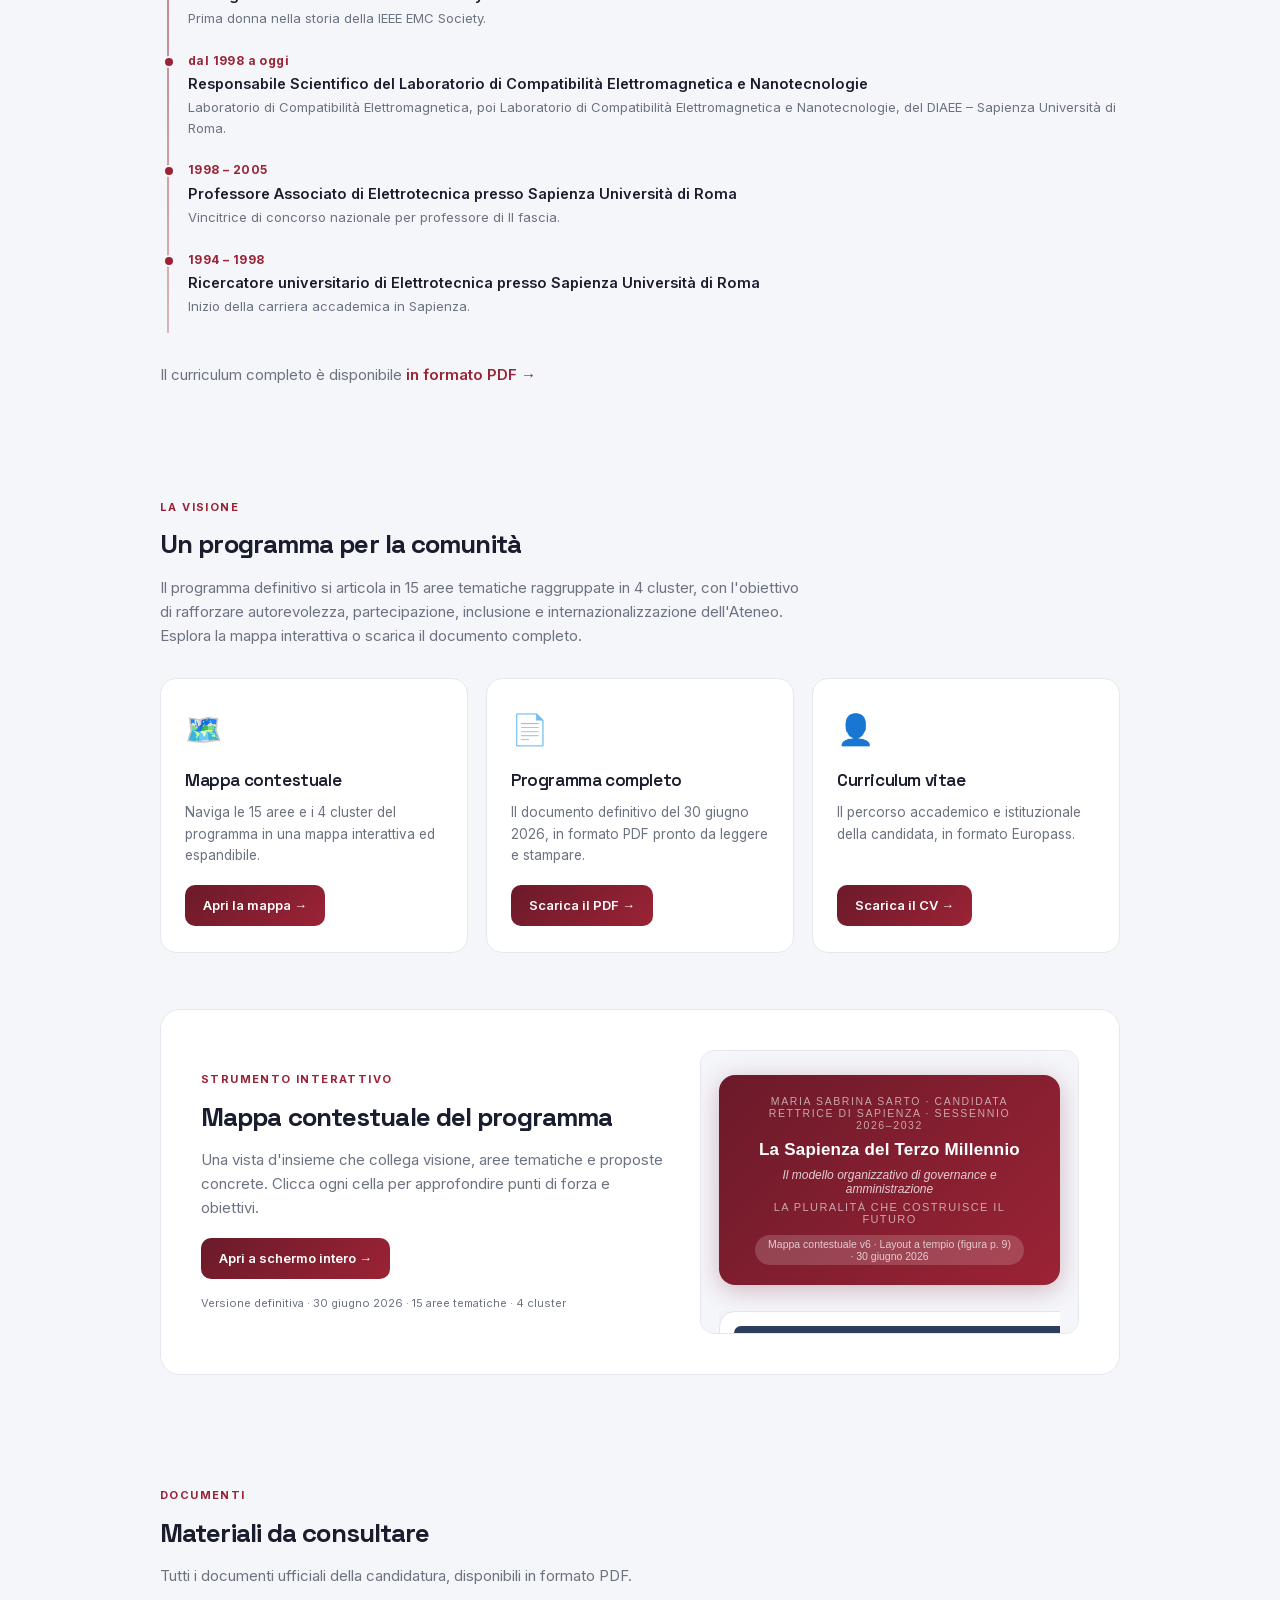
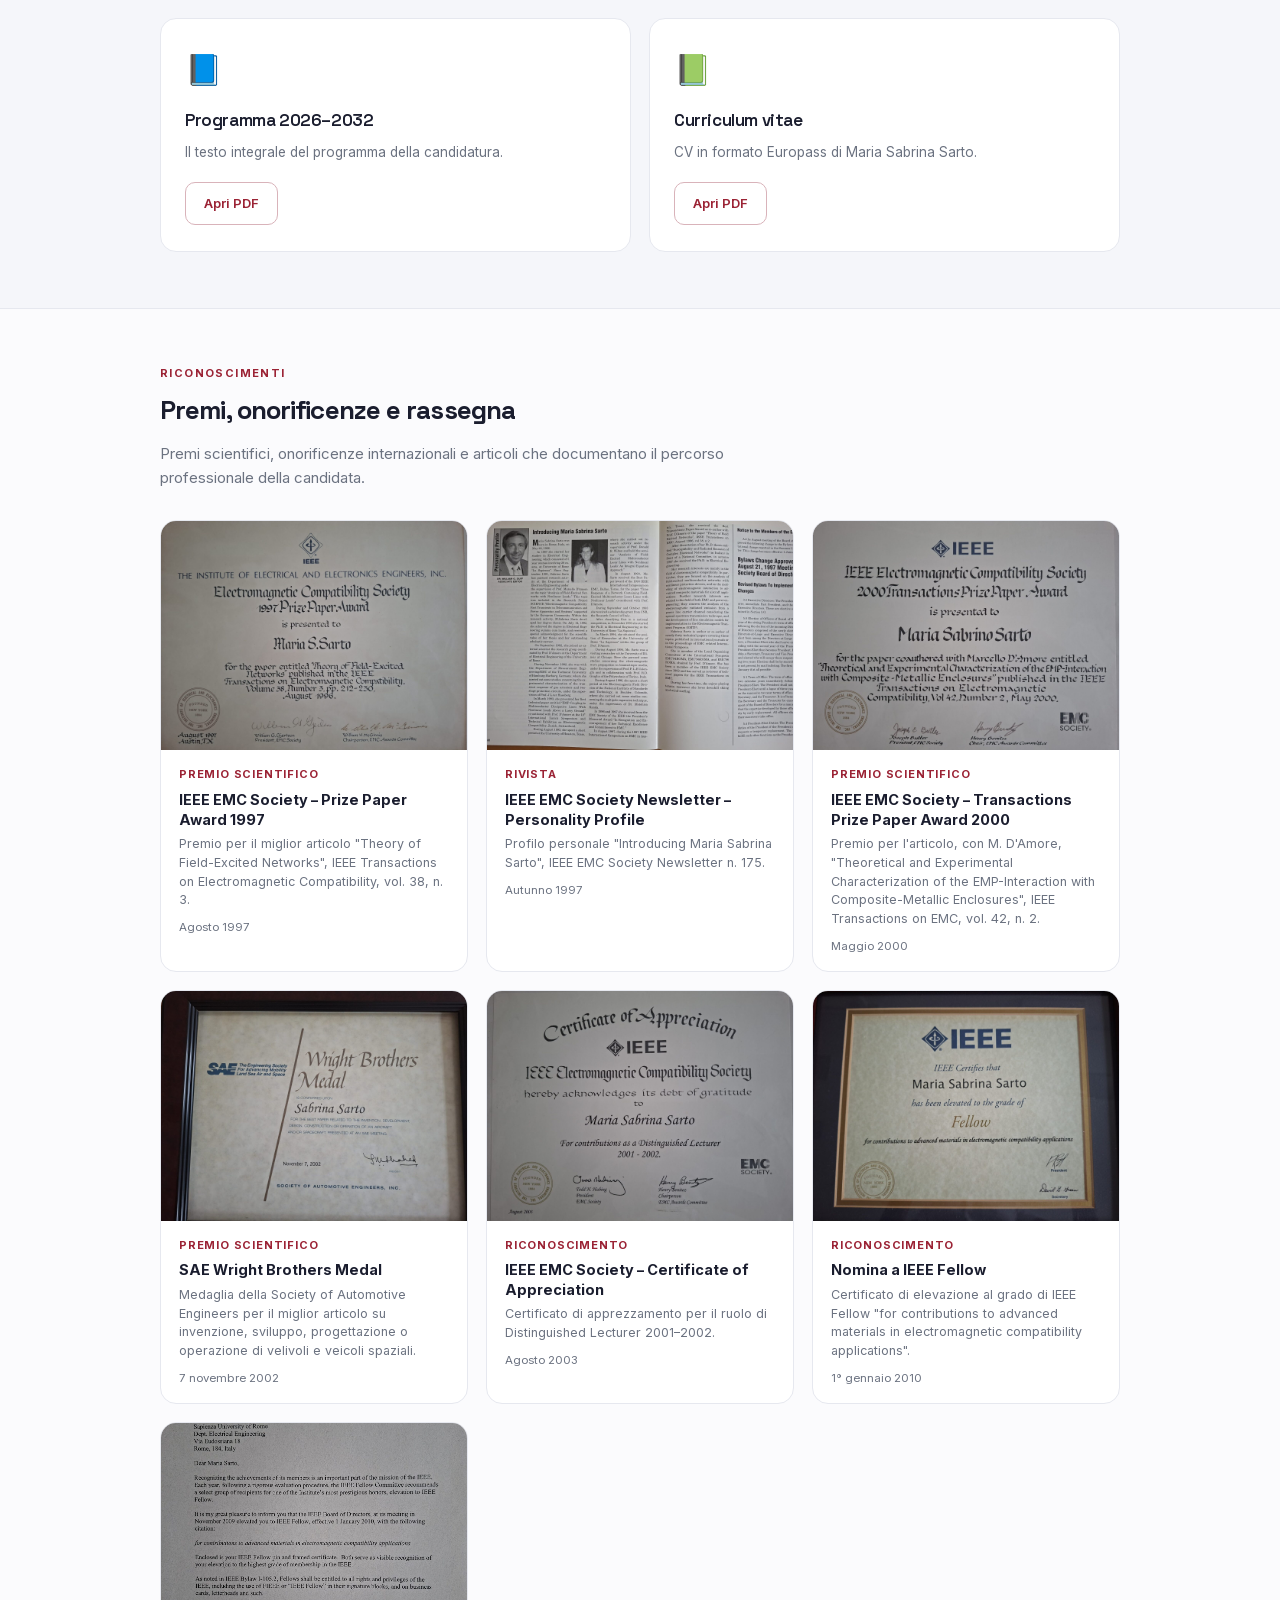
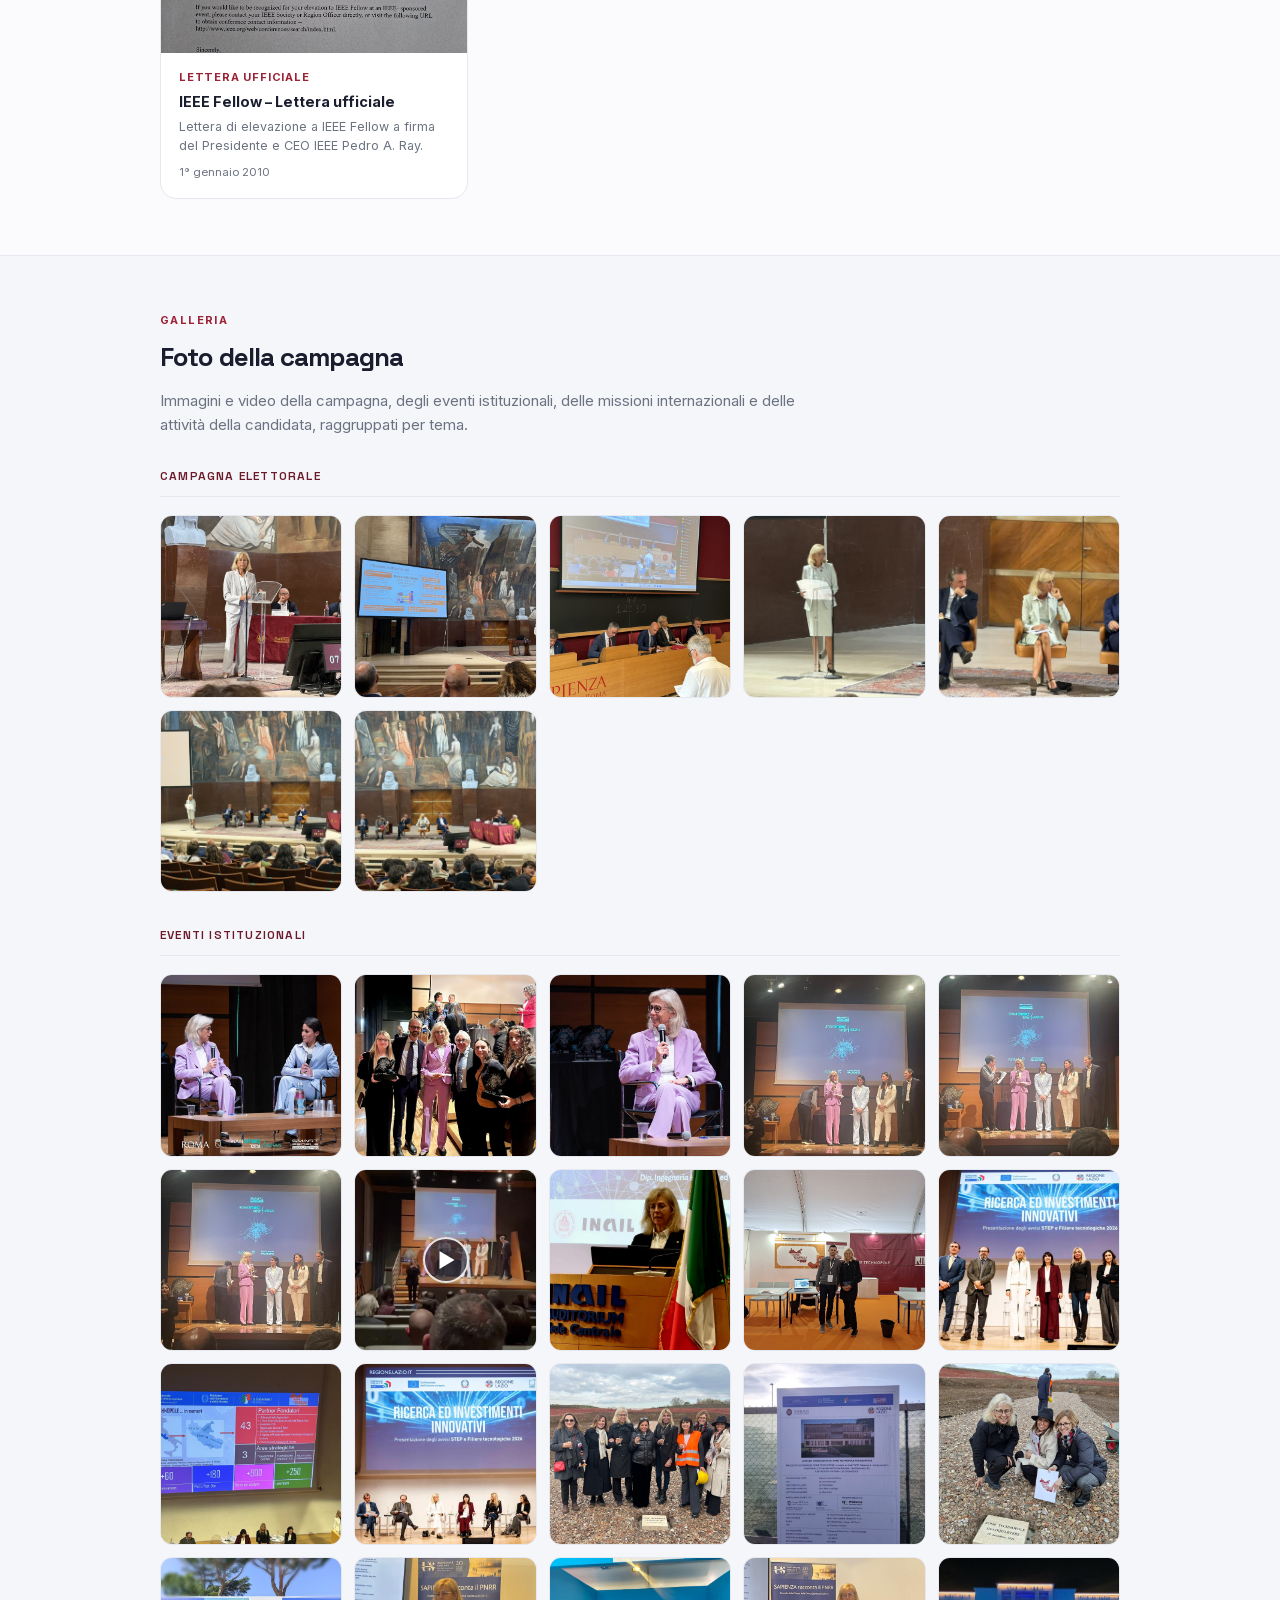
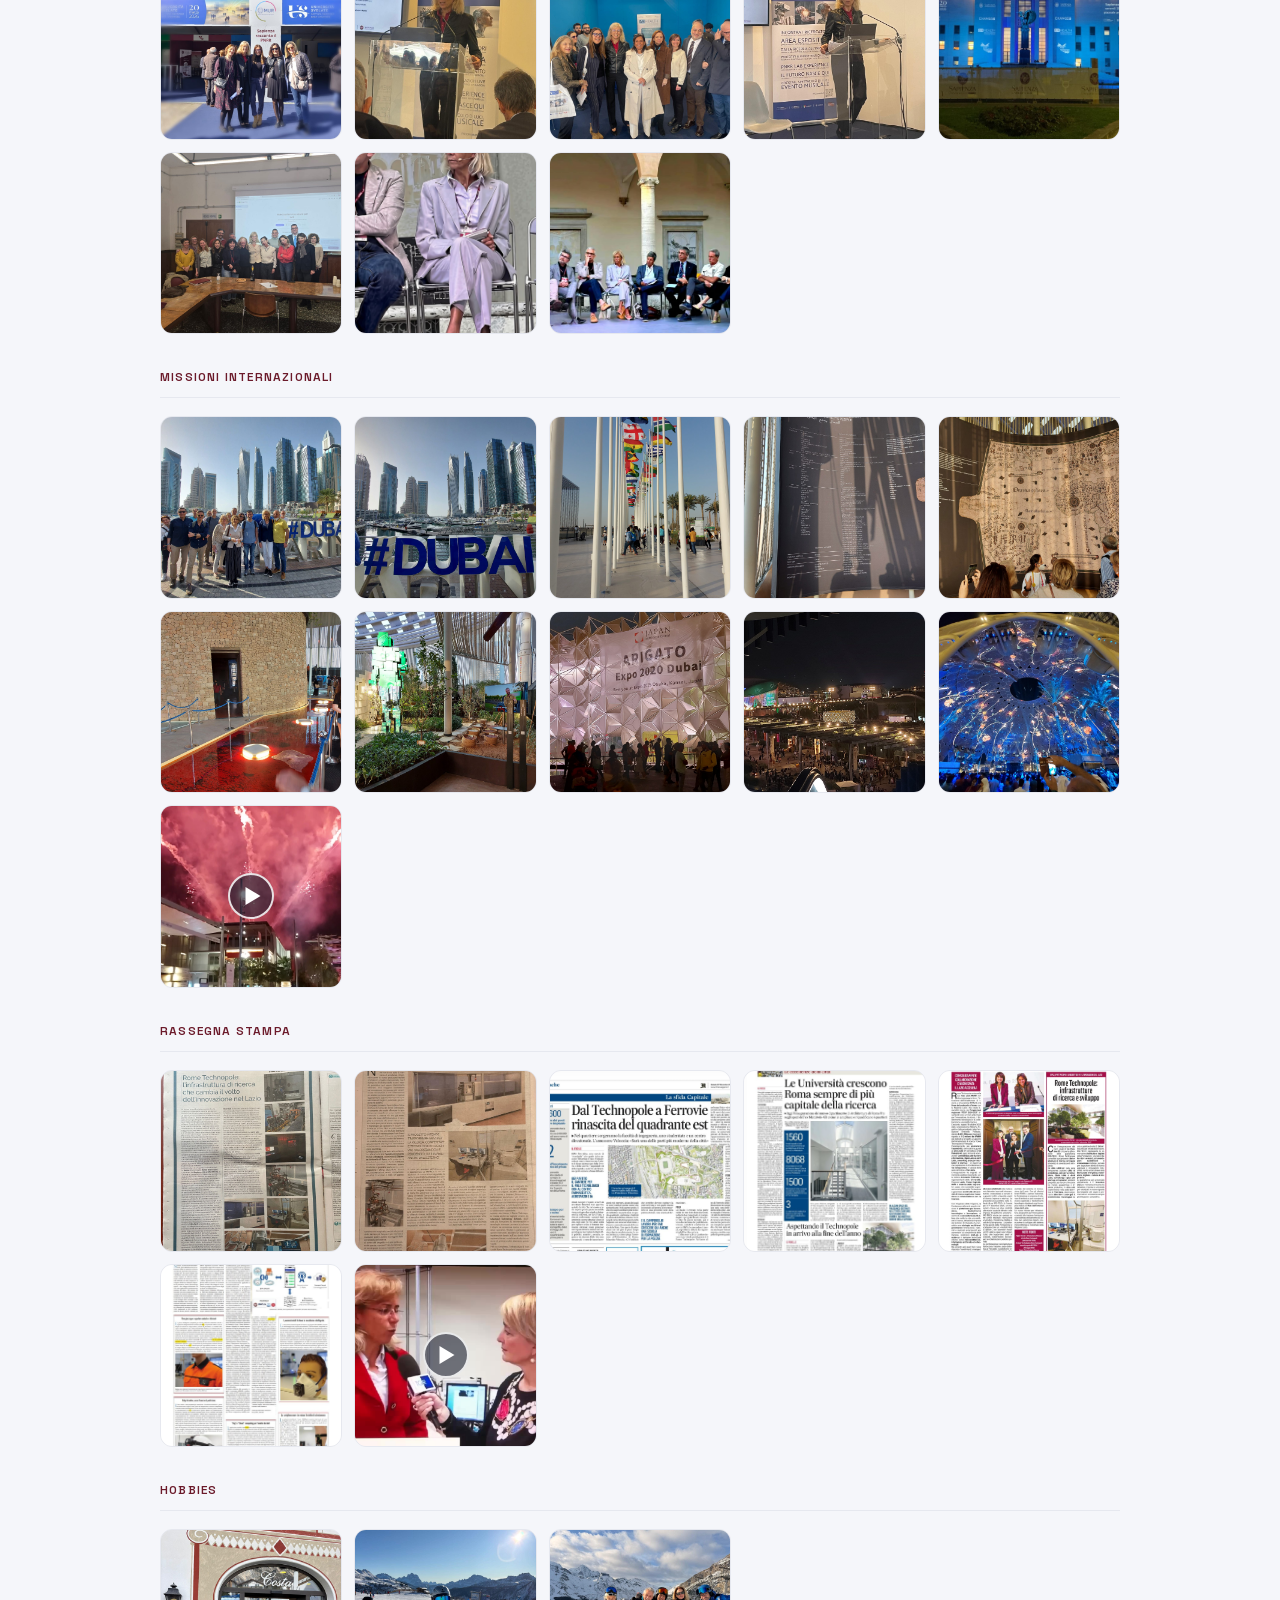
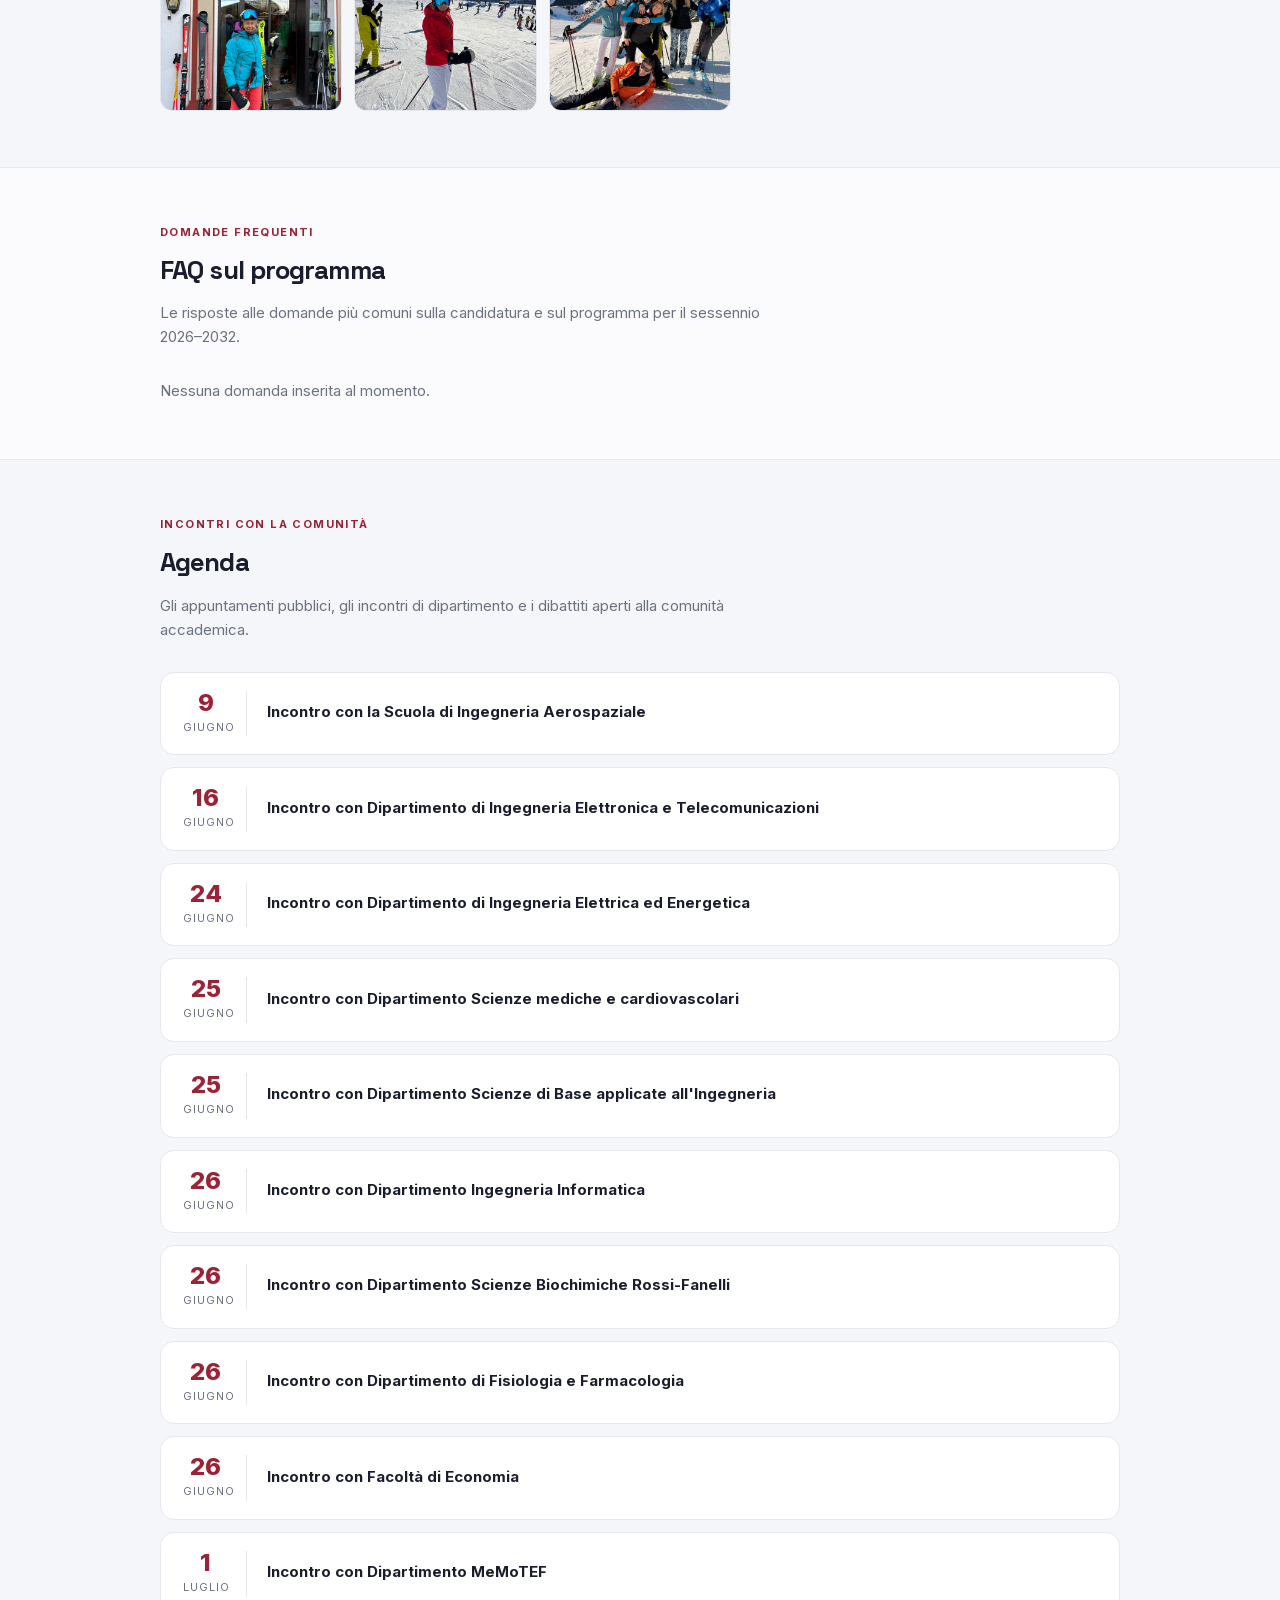
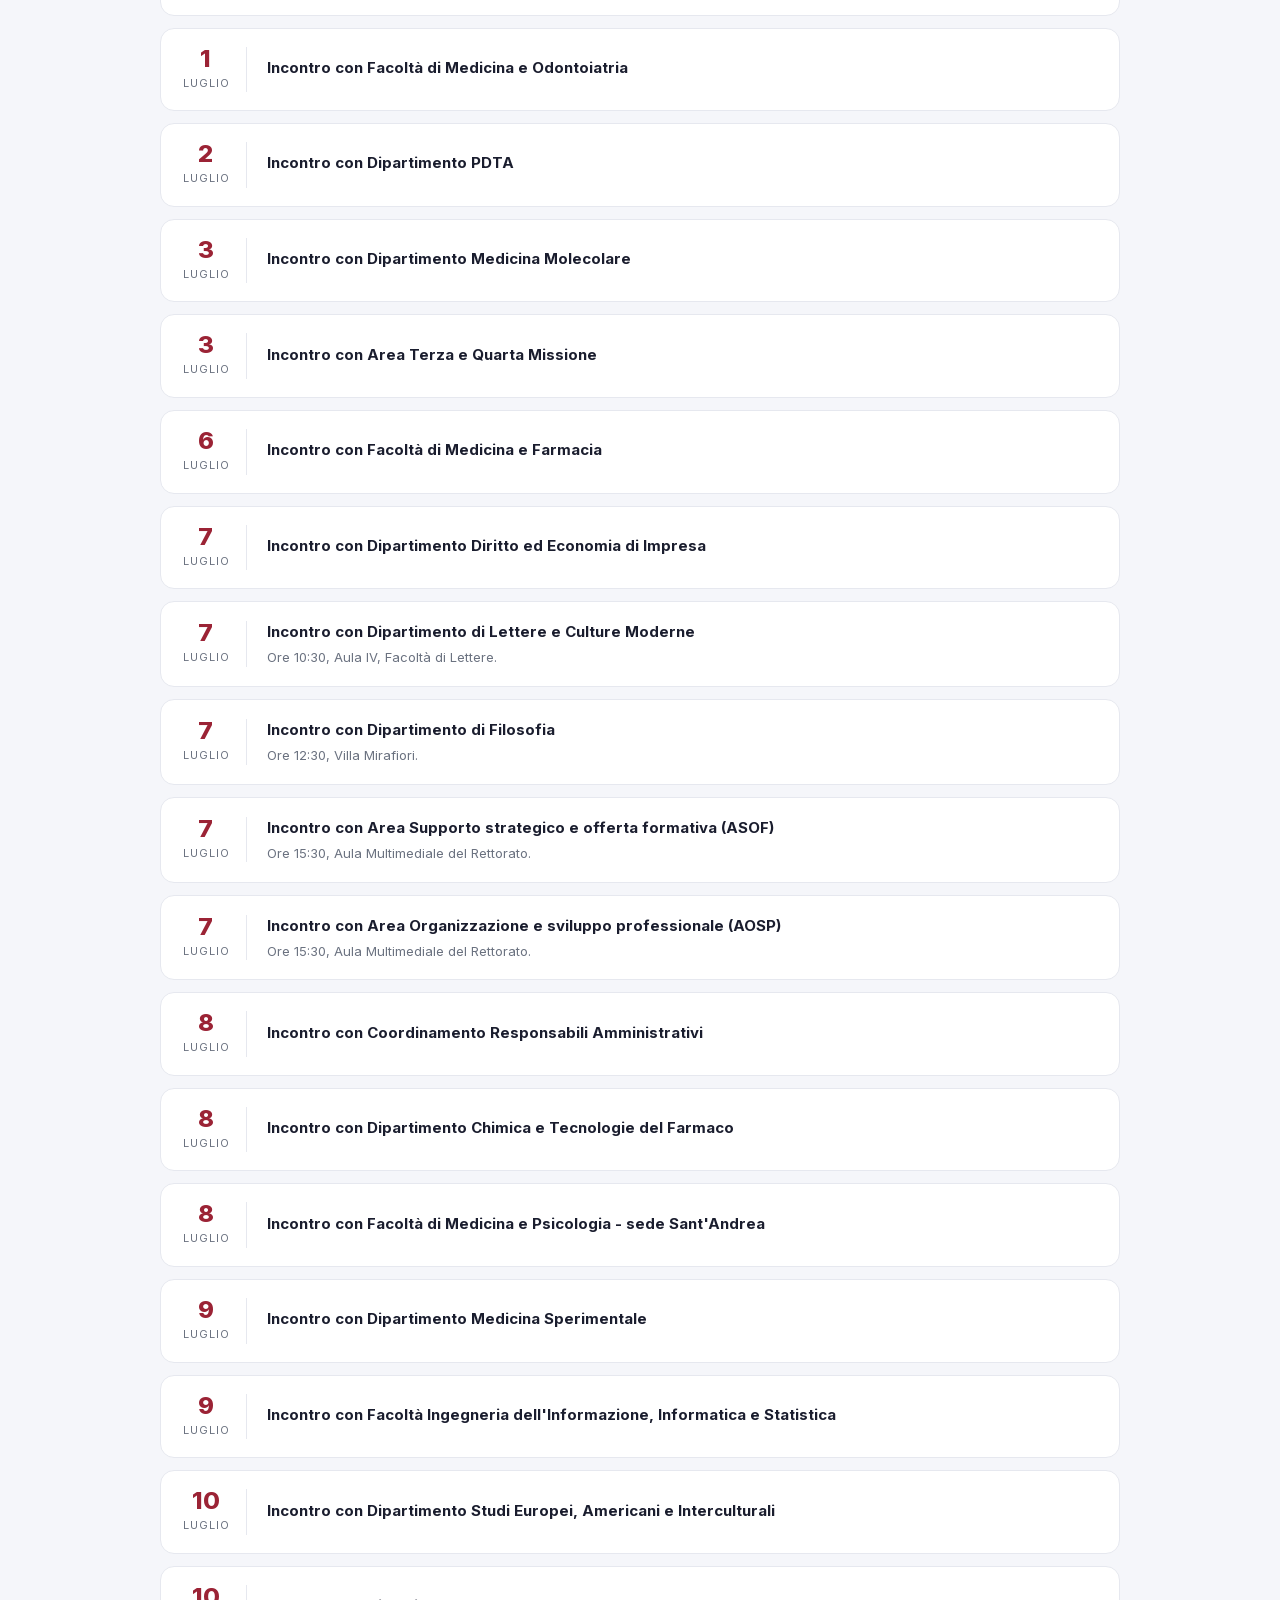
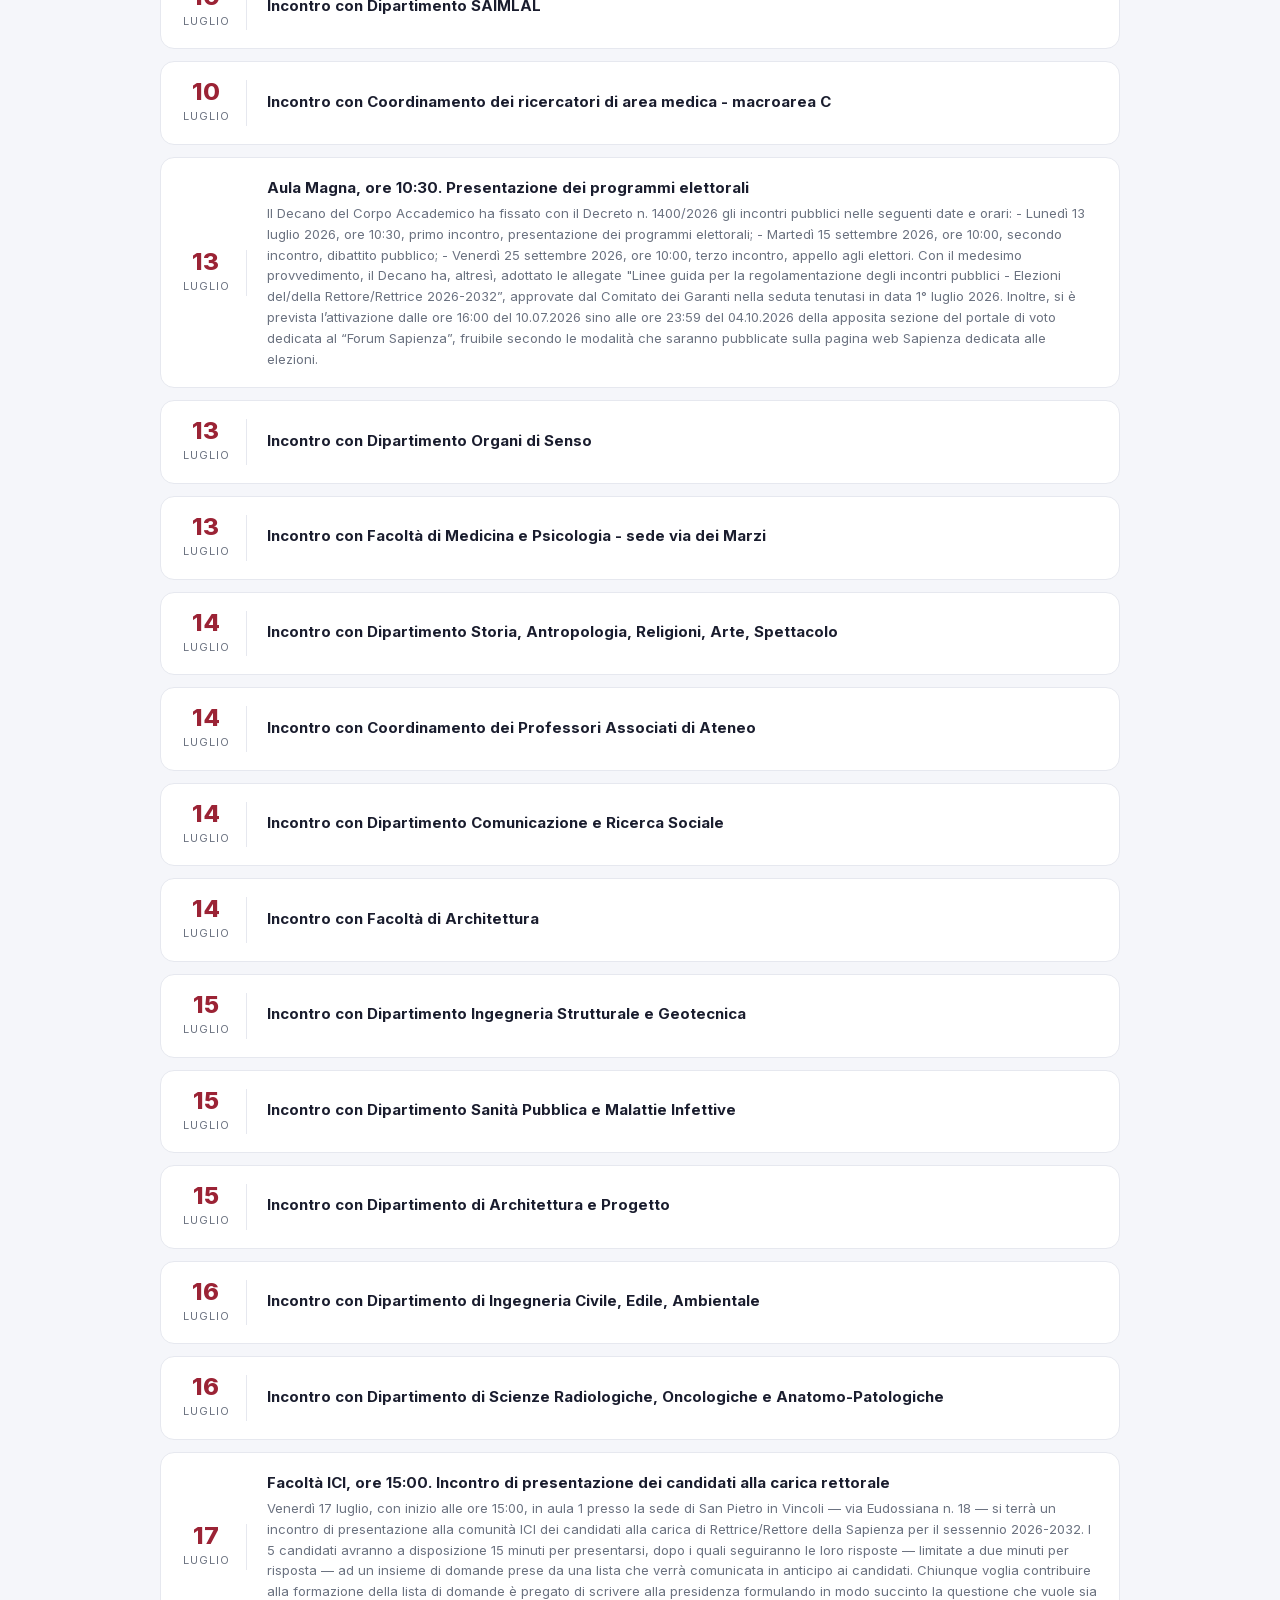
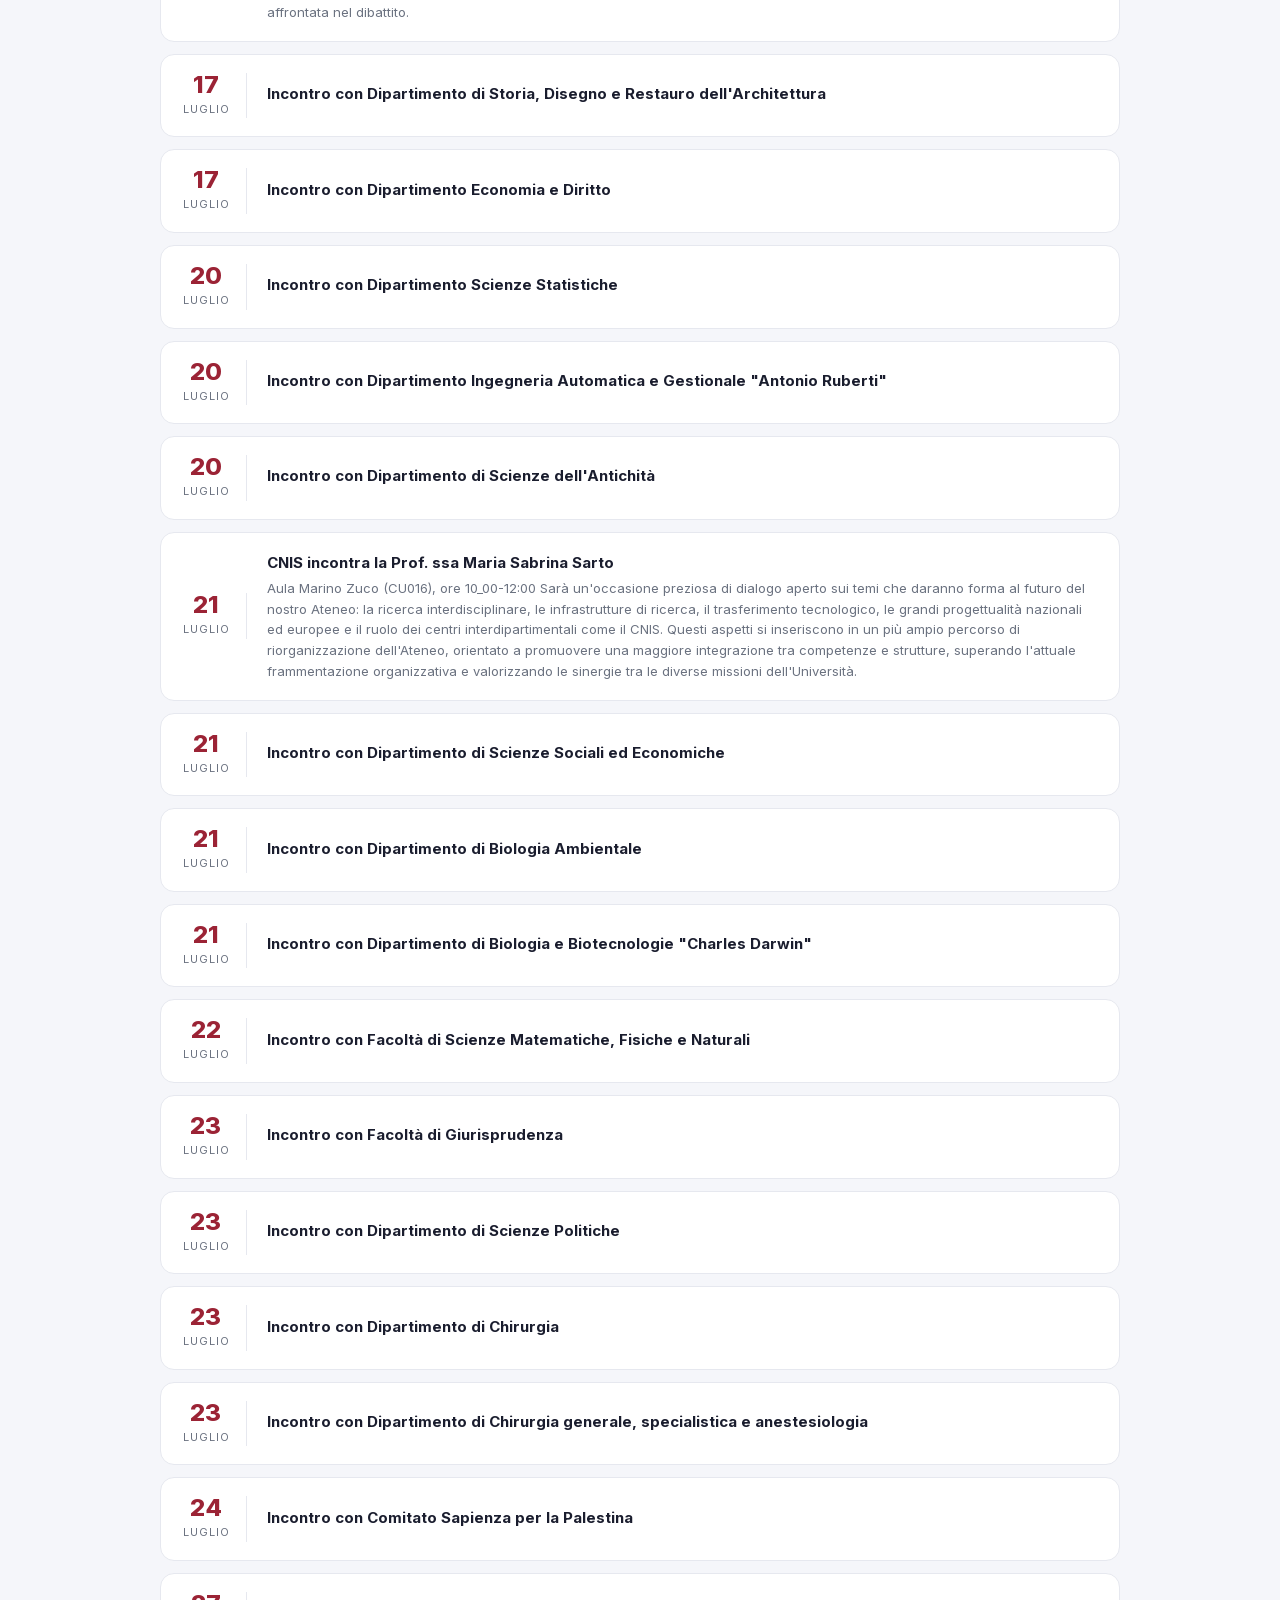
==== commit 82a77fe9: "Aggiunge in agenda l'incontro con il DIMA del 23 settembre" ====
--- a/index.html
+++ b/index.html
@@ -600,7 +600,7 @@
 I 5 candidati avranno a disposizione 15 minuti per presentarsi, dopo i quali seguiranno le loro risposte — limitate a due minuti per risposta — ad un insieme di domande prese da una lista che verrà comunicata in anticipo ai candidati.
 
 Chiunque voglia contribuire alla formazione della lista di domande è pregato di scrivere alla presidenza formulando in modo succinto la questione che vuole sia affrontata nel dibattito.</p></div></div><div class="event"><div class="date"><div class="d">17</div><div class="m">Luglio</div></div><div class="info"><h4>Incontro con Dipartimento di Storia, Disegno e Restauro dell'Architettura</h4><p></p></div></div><div class="event"><div class="date"><div class="d">17</div><div class="m">Luglio</div></div><div class="info"><h4>Incontro con Dipartimento Economia e Diritto</h4><p></p></div></div><div class="event"><div class="date"><div class="d">20</div><div class="m">Luglio</div></div><div class="info"><h4>Incontro con Dipartimento Scienze Statistiche</h4><p></p></div></div><div class="event"><div class="date"><div class="d">20</div><div class="m">Luglio</div></div><div class="info"><h4>Incontro con Dipartimento Ingegneria Automatica e Gestionale "Antonio Ruberti"</h4><p></p></div></div><div class="event"><div class="date"><div class="d">20</div><div class="m">Luglio</div></div><div class="info"><h4>Incontro con Dipartimento di Scienze dell'Antichità</h4><p></p></div></div><div class="event"><div class="date"><div class="d">21</div><div class="m">Luglio</div></div><div class="info"><h4>CNIS incontra la Prof. ssa Maria Sabrina Sarto</h4><p>Aula Marino Zuco (CU016), ore 10_00-12:00
-Sarà un'occasione preziosa di dialogo aperto sui temi che daranno forma al futuro del nostro Ateneo: la ricerca interdisciplinare, le infrastrutture di ricerca, il trasferimento tecnologico, le grandi progettualità nazionali ed europee e il ruolo dei centri interdipartimentali come il CNIS. Questi aspetti si inseriscono in un più ampio percorso di riorganizzazione dell'Ateneo, orientato a promuovere una maggiore integrazione tra competenze e strutture, superando l'attuale frammentazione organizzativa e valorizzando le sinergie tra le diverse missioni dell'Università.</p></div></div><div class="event"><div class="date"><div class="d">21</div><div class="m">Luglio</div></div><div class="info"><h4>Incontro con Dipartimento di Scienze Sociali ed Economiche</h4><p></p></div></div><div class="event"><div class="date"><div class="d">21</div><div class="m">Luglio</div></div><div class="info"><h4>Incontro con Dipartimento di Biologia Ambientale</h4><p></p></div></div><div class="event"><div class="date"><div class="d">21</div><div class="m">Luglio</div></div><div class="info"><h4>Incontro con Dipartimento di Biologia e Biotecnologie "Charles Darwin"</h4><p></p></div></div><div class="event"><div class="date"><div class="d">22</div><div class="m">Luglio</div></div><div class="info"><h4>Incontro con Facoltà di Scienze Matematiche, Fisiche e Naturali</h4><p></p></div></div><div class="event"><div class="date"><div class="d">23</div><div class="m">Luglio</div></div><div class="info"><h4>Incontro con Facoltà di Giurisprudenza</h4><p></p></div></div><div class="event"><div class="date"><div class="d">23</div><div class="m">Luglio</div></div><div class="info"><h4>Incontro con Dipartimento di Scienze Politiche</h4><p></p></div></div><div class="event"><div class="date"><div class="d">23</div><div class="m">Luglio</div></div><div class="info"><h4>Incontro con Dipartimento di Chirurgia</h4><p></p></div></div><div class="event"><div class="date"><div class="d">23</div><div class="m">Luglio</div></div><div class="info"><h4>Incontro con Dipartimento di Chirurgia generale, specialistica e anestesiologia</h4><p></p></div></div><div class="event"><div class="date"><div class="d">24</div><div class="m">Luglio</div></div><div class="info"><h4>Incontro con Comitato Sapienza per la Palestina</h4><p></p></div></div><div class="event"><div class="date"><div class="d">27</div><div class="m">Luglio</div></div><div class="info"><h4>Incontro con Polo Pontino</h4><p></p></div></div><div class="event"><div class="date"><div class="d">2</div><div class="m">Settembre</div></div><div class="info"><h4>Incontro con Dipartimento Medicina Traslazionale e di Precisione</h4><p></p></div></div><div class="event"><div class="date"><div class="d">8</div><div class="m">Settembre</div></div><div class="info"><h4>Incontro con Area Servizi per la didattica e il diritto allo studio (ARDIS)</h4><p>Ore 11:00, Spazio ristoro, 3° piano edificio CU016.</p></div></div><div class="event"><div class="date"><div class="d">8</div><div class="m">Settembre</div></div><div class="info"><h4>Incontro con Area Servizi per la ricerca (ASER)</h4><p>Ore 11:00, Spazio ristoro, 3° piano edificio CU016.</p></div></div><div class="event"><div class="date"><div class="d">8</div><div class="m">Settembre</div></div><div class="info"><h4>Incontro con Dipartimento di Neuroscienze Umane</h4><p>Ore 13:00, Aula B, sede del Dipartimento, V.le università 30.</p></div></div><div class="event"><div class="date"><div class="d">8</div><div class="m">Settembre</div></div><div class="info"><h4>Incontro con Centro InfoSapienza</h4><p>Ore 15:30, Sede Ragno Blu, via dei Piceni 37.</p></div></div><div class="event"><div class="date"><div class="d">9</div><div class="m">Settembre</div></div><div class="info"><h4>Incontro con Area Contabilità, Finanza e Stipendi (ARCOFIS)</h4><p>Ore 9:30, sede del Rettorato.</p></div></div><div class="event"><div class="date"><div class="d">9</div><div class="m">Settembre</div></div><div class="info"><h4>Incontro con Dipartimento di Scienze Giuridiche</h4><p>Ore 12:00, Aula Calasso, presso Facoltà di Giurisprudenza.</p></div></div><div class="event"><div class="date"><div class="d">9</div><div class="m">Settembre</div></div><div class="info"><h4>Incontro con Collegio dei Direttori di Dipartimento</h4><p>Ore 15:00, Sala Organi Collegiali, presso Rettorato.</p></div></div><div class="event"><div class="date"><div class="d">10</div><div class="m">Settembre</div></div><div class="info"><h4>Incontro con Facoltà di Lettere</h4><p>Ore 14:30.</p></div></div><div class="event"><div class="date"><div class="d">11</div><div class="m">Settembre</div></div><div class="info"><h4>Incontro con Area Servizi alle strutture di Ateneo (ASTRA)</h4><p>Ore 9:30, Spazio ristoro, 3° piano edificio CU016.</p></div></div><div class="event"><div class="date"><div class="d">11</div><div class="m">Settembre</div></div><div class="info"><h4>Incontro con Area Patrimonio e sostenibilità (ARPS)</h4><p>Ore 11:00, Sala Organi Collegiali, presso Rettorato.</p></div></div><div class="event"><div class="date"><div class="d">11</div><div class="m">Settembre</div></div><div class="info"><h4>Incontro con Dipartimento di Fisica</h4><p></p></div></div><div class="event"><div class="date"><div class="d">14</div><div class="m">Settembre</div></div><div class="info"><h4>Incontro con Dipartimento Management</h4><p>Ore 11:45, Facoltà di Economia, presso Dipartimento.</p></div></div><div class="event"><div class="date"><div class="d">14</div><div class="m">Settembre</div></div><div class="info"><h4>Incontro con Direttori delle Biblioteche</h4><p>Ore 14:30, via meet.</p></div></div><div class="event"><div class="date"><div class="d">14</div><div class="m">settembre</div></div><div class="info"><h4>Il futuro dell’innovazione in Sapienza: dall’innovazione didattica alla ricerca, fino al trasferimento tecnologico  Risultati ed eredità dei progetti PNRR</h4><p>Facoltà Ingegneria Civile e Industriale, inizio ore 18:20.  Forum PNRR Sapienza. Tavola rotonda. Moderatore: Maurizio Melis — panel composto dai relatori designati dalle quattro sessioni del pomeriggio e da ulteriori personalità del mondo universitario e della ricerca, delle istituzioni e del sistema produttivo [https://www.nanoinnovation2026.eu/home/index.php/side-events/affiliated-forums/forum-pnrr-sapienza-af-iv</p></div></div><div class="event"><div class="date"><div class="d">15</div><div class="m">Settembre</div></div><div class="info"><h4>Aula Magna, 10:00. Dibattito pubblico</h4><p></p></div></div><div class="event"><div class="date"><div class="d">16</div><div class="m">Settembre</div></div><div class="info"><h4>Incontro con Dipartimento Ingegneria Chimica, Materiali, Ambiente</h4><p>Ore 12:00, presso il Dipartimento.</p></div></div><div class="event"><div class="date"><div class="d">17</div><div class="m">Settembre</div></div><div class="info"><h4>Incontro con Centro di servizi Sistema Bibliotecario Sapienza (CBS)</h4><p>Ore 10:00, Sala conferenze presso edificio CU017.</p></div></div><div class="event"><div class="date"><div class="d">17</div><div class="m">Settembre</div></div><div class="info"><h4>Incontro con Dipartimento Materno Infantile e Scienze Urologiche</h4><p>Ore 13:00, Aula Cassano, presso il Dipartimento.</p></div></div><div class="event"><div class="date"><div class="d">17</div><div class="m">Settembre</div></div><div class="info"><h4>Incontro con Dipartimento Istituto Italiano di Studi Orientali</h4><p>Ore 15:30, Edificio Marco Polo.</p></div></div><div class="event"><div class="date"><div class="d">18</div><div class="m">Settembre</div></div><div class="info"><h4>Incontro con Dipartimento di Scienze della Terra</h4><p>Ore 11:00, presso il Dipartimento.</p></div></div><div class="event"><div class="date"><div class="d">25</div><div class="m">Settembre</div></div><div class="info"><h4>Aula Magna, ore 10:00. Appello agli elettori</h4><p></p></div></div><!--STATIC:agenda-list:END--></div>
+Sarà un'occasione preziosa di dialogo aperto sui temi che daranno forma al futuro del nostro Ateneo: la ricerca interdisciplinare, le infrastrutture di ricerca, il trasferimento tecnologico, le grandi progettualità nazionali ed europee e il ruolo dei centri interdipartimentali come il CNIS. Questi aspetti si inseriscono in un più ampio percorso di riorganizzazione dell'Ateneo, orientato a promuovere una maggiore integrazione tra competenze e strutture, superando l'attuale frammentazione organizzativa e valorizzando le sinergie tra le diverse missioni dell'Università.</p></div></div><div class="event"><div class="date"><div class="d">21</div><div class="m">Luglio</div></div><div class="info"><h4>Incontro con Dipartimento di Scienze Sociali ed Economiche</h4><p></p></div></div><div class="event"><div class="date"><div class="d">21</div><div class="m">Luglio</div></div><div class="info"><h4>Incontro con Dipartimento di Biologia Ambientale</h4><p></p></div></div><div class="event"><div class="date"><div class="d">21</div><div class="m">Luglio</div></div><div class="info"><h4>Incontro con Dipartimento di Biologia e Biotecnologie "Charles Darwin"</h4><p></p></div></div><div class="event"><div class="date"><div class="d">22</div><div class="m">Luglio</div></div><div class="info"><h4>Incontro con Facoltà di Scienze Matematiche, Fisiche e Naturali</h4><p></p></div></div><div class="event"><div class="date"><div class="d">23</div><div class="m">Luglio</div></div><div class="info"><h4>Incontro con Facoltà di Giurisprudenza</h4><p></p></div></div><div class="event"><div class="date"><div class="d">23</div><div class="m">Luglio</div></div><div class="info"><h4>Incontro con Dipartimento di Scienze Politiche</h4><p></p></div></div><div class="event"><div class="date"><div class="d">23</div><div class="m">Luglio</div></div><div class="info"><h4>Incontro con Dipartimento di Chirurgia</h4><p></p></div></div><div class="event"><div class="date"><div class="d">23</div><div class="m">Luglio</div></div><div class="info"><h4>Incontro con Dipartimento di Chirurgia generale, specialistica e anestesiologia</h4><p></p></div></div><div class="event"><div class="date"><div class="d">24</div><div class="m">Luglio</div></div><div class="info"><h4>Incontro con Comitato Sapienza per la Palestina</h4><p></p></div></div><div class="event"><div class="date"><div class="d">27</div><div class="m">Luglio</div></div><div class="info"><h4>Incontro con Polo Pontino</h4><p></p></div></div><div class="event"><div class="date"><div class="d">2</div><div class="m">Settembre</div></div><div class="info"><h4>Incontro con Dipartimento Medicina Traslazionale e di Precisione</h4><p></p></div></div><div class="event"><div class="date"><div class="d">8</div><div class="m">Settembre</div></div><div class="info"><h4>Incontro con Area Servizi per la didattica e il diritto allo studio (ARDIS)</h4><p>Ore 11:00, Spazio ristoro, 3° piano edificio CU016.</p></div></div><div class="event"><div class="date"><div class="d">8</div><div class="m">Settembre</div></div><div class="info"><h4>Incontro con Area Servizi per la ricerca (ASER)</h4><p>Ore 11:00, Spazio ristoro, 3° piano edificio CU016.</p></div></div><div class="event"><div class="date"><div class="d">8</div><div class="m">Settembre</div></div><div class="info"><h4>Incontro con Dipartimento di Neuroscienze Umane</h4><p>Ore 13:00, Aula B, sede del Dipartimento, V.le università 30.</p></div></div><div class="event"><div class="date"><div class="d">8</div><div class="m">Settembre</div></div><div class="info"><h4>Incontro con Centro InfoSapienza</h4><p>Ore 15:30, Sede Ragno Blu, via dei Piceni 37.</p></div></div><div class="event"><div class="date"><div class="d">9</div><div class="m">Settembre</div></div><div class="info"><h4>Incontro con Area Contabilità, Finanza e Stipendi (ARCOFIS)</h4><p>Ore 9:30, sede del Rettorato.</p></div></div><div class="event"><div class="date"><div class="d">9</div><div class="m">Settembre</div></div><div class="info"><h4>Incontro con Dipartimento di Scienze Giuridiche</h4><p>Ore 12:00, Aula Calasso, presso Facoltà di Giurisprudenza.</p></div></div><div class="event"><div class="date"><div class="d">9</div><div class="m">Settembre</div></div><div class="info"><h4>Incontro con Collegio dei Direttori di Dipartimento</h4><p>Ore 15:00, Sala Organi Collegiali, presso Rettorato.</p></div></div><div class="event"><div class="date"><div class="d">10</div><div class="m">Settembre</div></div><div class="info"><h4>Incontro con Facoltà di Lettere</h4><p>Ore 14:30.</p></div></div><div class="event"><div class="date"><div class="d">11</div><div class="m">Settembre</div></div><div class="info"><h4>Incontro con Area Servizi alle strutture di Ateneo (ASTRA)</h4><p>Ore 9:30, Spazio ristoro, 3° piano edificio CU016.</p></div></div><div class="event"><div class="date"><div class="d">11</div><div class="m">Settembre</div></div><div class="info"><h4>Incontro con Area Patrimonio e sostenibilità (ARPS)</h4><p>Ore 11:00, Sala Organi Collegiali, presso Rettorato.</p></div></div><div class="event"><div class="date"><div class="d">11</div><div class="m">Settembre</div></div><div class="info"><h4>Incontro con Dipartimento di Fisica</h4><p></p></div></div><div class="event"><div class="date"><div class="d">14</div><div class="m">Settembre</div></div><div class="info"><h4>Incontro con Dipartimento Management</h4><p>Ore 11:45, Facoltà di Economia, presso Dipartimento.</p></div></div><div class="event"><div class="date"><div class="d">14</div><div class="m">Settembre</div></div><div class="info"><h4>Incontro con Direttori delle Biblioteche</h4><p>Ore 14:30, via meet.</p></div></div><div class="event"><div class="date"><div class="d">14</div><div class="m">settembre</div></div><div class="info"><h4>Il futuro dell’innovazione in Sapienza: dall’innovazione didattica alla ricerca, fino al trasferimento tecnologico  Risultati ed eredità dei progetti PNRR</h4><p>Facoltà Ingegneria Civile e Industriale, inizio ore 18:20.  Forum PNRR Sapienza. Tavola rotonda. Moderatore: Maurizio Melis — panel composto dai relatori designati dalle quattro sessioni del pomeriggio e da ulteriori personalità del mondo universitario e della ricerca, delle istituzioni e del sistema produttivo [https://www.nanoinnovation2026.eu/home/index.php/side-events/affiliated-forums/forum-pnrr-sapienza-af-iv</p></div></div><div class="event"><div class="date"><div class="d">15</div><div class="m">Settembre</div></div><div class="info"><h4>Aula Magna, 10:00. Dibattito pubblico</h4><p></p></div></div><div class="event"><div class="date"><div class="d">16</div><div class="m">Settembre</div></div><div class="info"><h4>Incontro con Dipartimento Ingegneria Chimica, Materiali, Ambiente</h4><p>Ore 12:00, presso il Dipartimento.</p></div></div><div class="event"><div class="date"><div class="d">17</div><div class="m">Settembre</div></div><div class="info"><h4>Incontro con Centro di servizi Sistema Bibliotecario Sapienza (CBS)</h4><p>Ore 10:00, Sala conferenze presso edificio CU017.</p></div></div><div class="event"><div class="date"><div class="d">17</div><div class="m">Settembre</div></div><div class="info"><h4>Incontro con Dipartimento Materno Infantile e Scienze Urologiche</h4><p>Ore 13:00, Aula Cassano, presso il Dipartimento.</p></div></div><div class="event"><div class="date"><div class="d">17</div><div class="m">Settembre</div></div><div class="info"><h4>Incontro con Dipartimento Istituto Italiano di Studi Orientali</h4><p>Ore 15:30, Edificio Marco Polo.</p></div></div><div class="event"><div class="date"><div class="d">18</div><div class="m">Settembre</div></div><div class="info"><h4>Incontro con Dipartimento di Scienze della Terra</h4><p>Ore 11:00, presso il Dipartimento.</p></div></div><div class="event"><div class="date"><div class="d">23</div><div class="m">Settembre</div></div><div class="info"><h4>Facoltà ICI – SPV, aula 20, ore 16:00. Incontro con il DIMA</h4><p></p></div></div><div class="event"><div class="date"><div class="d">25</div><div class="m">Settembre</div></div><div class="info"><h4>Aula Magna, ore 10:00. Appello agli elettori</h4><p></p></div></div><!--STATIC:agenda-list:END--></div>
   </div>
 </section>
 
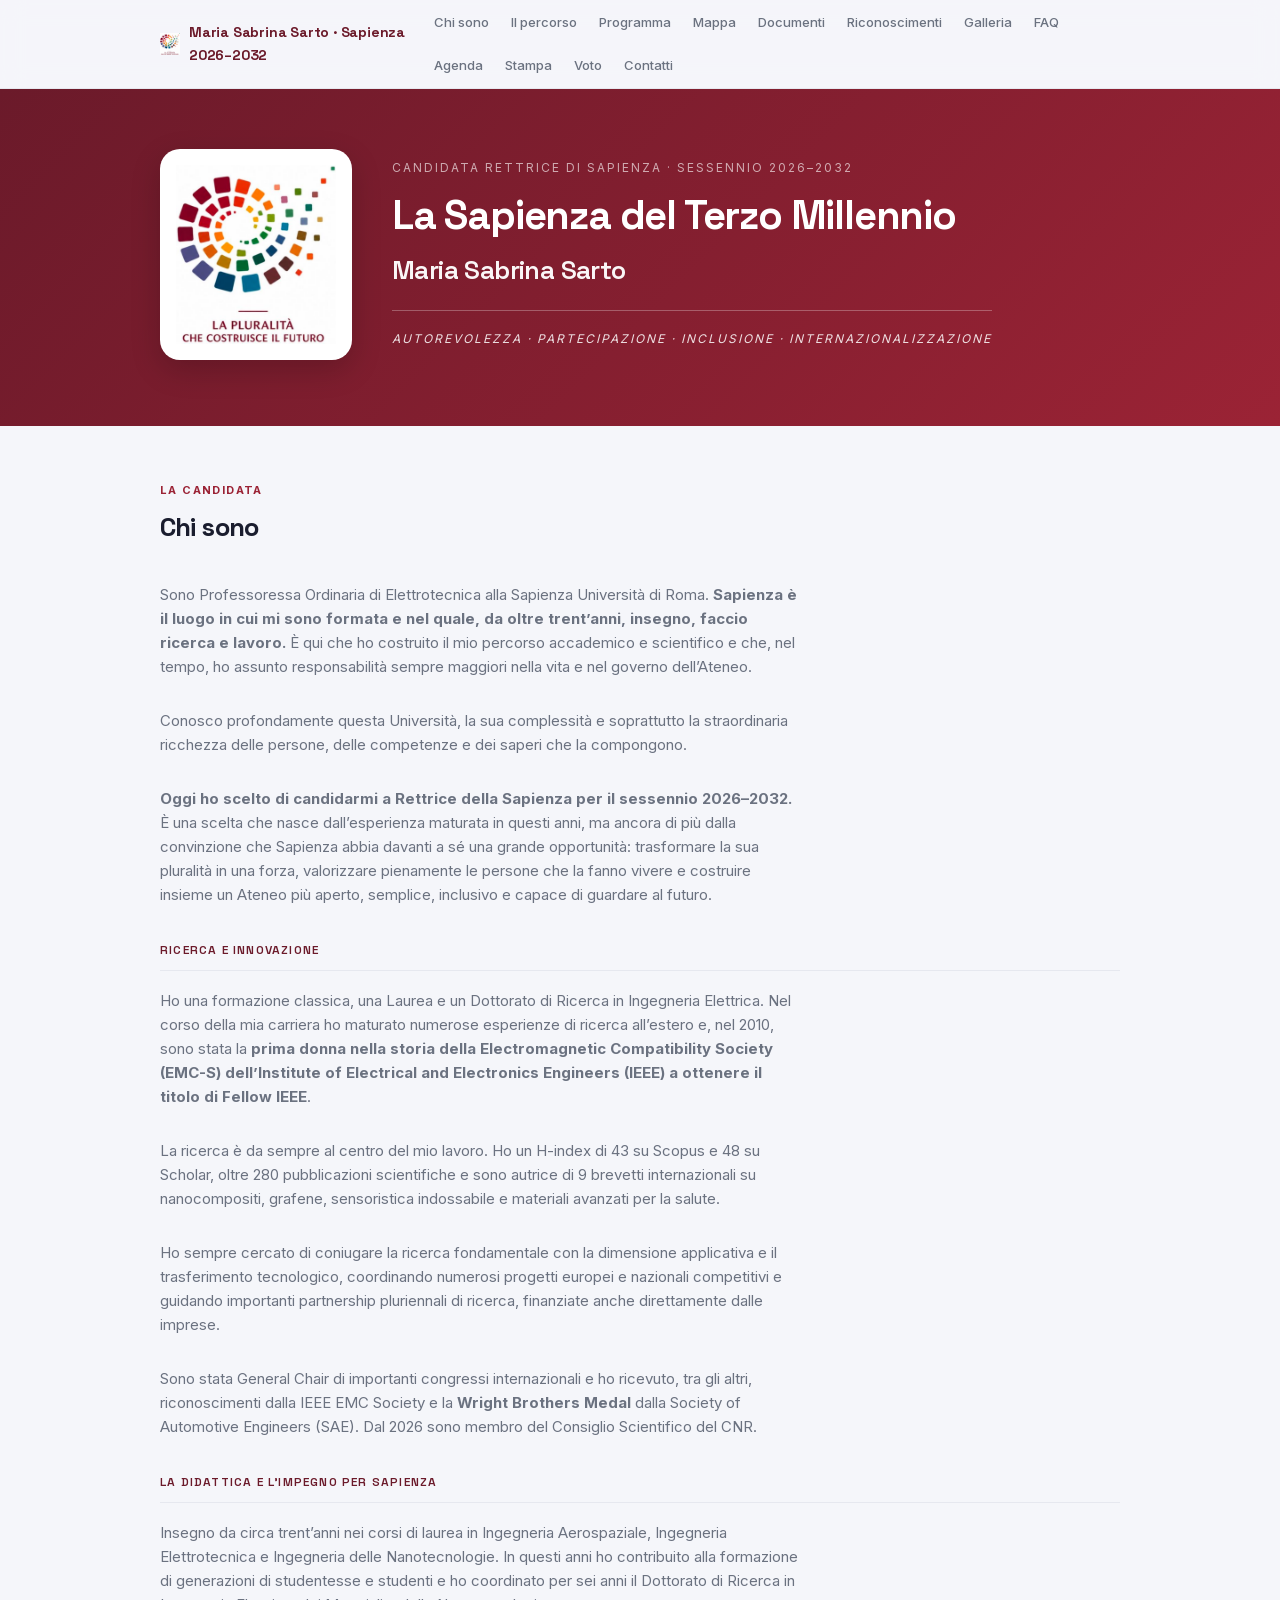
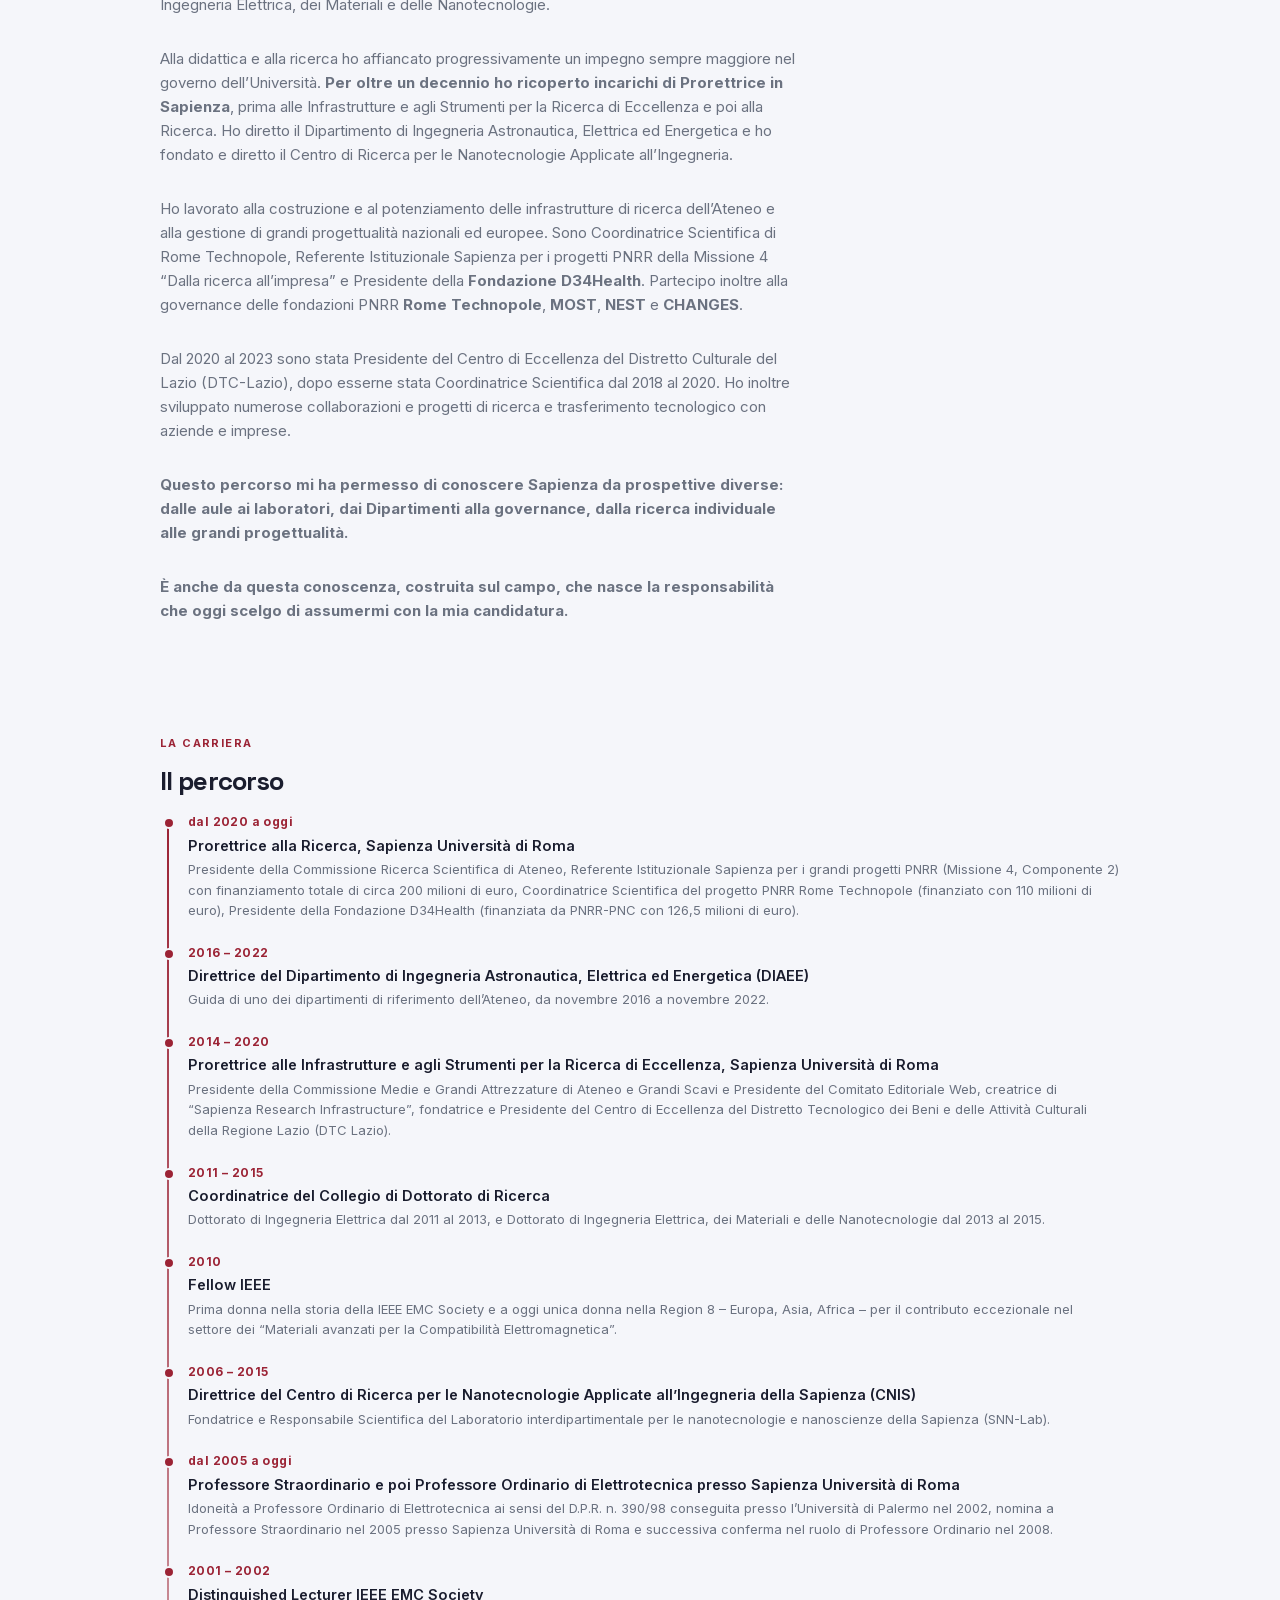
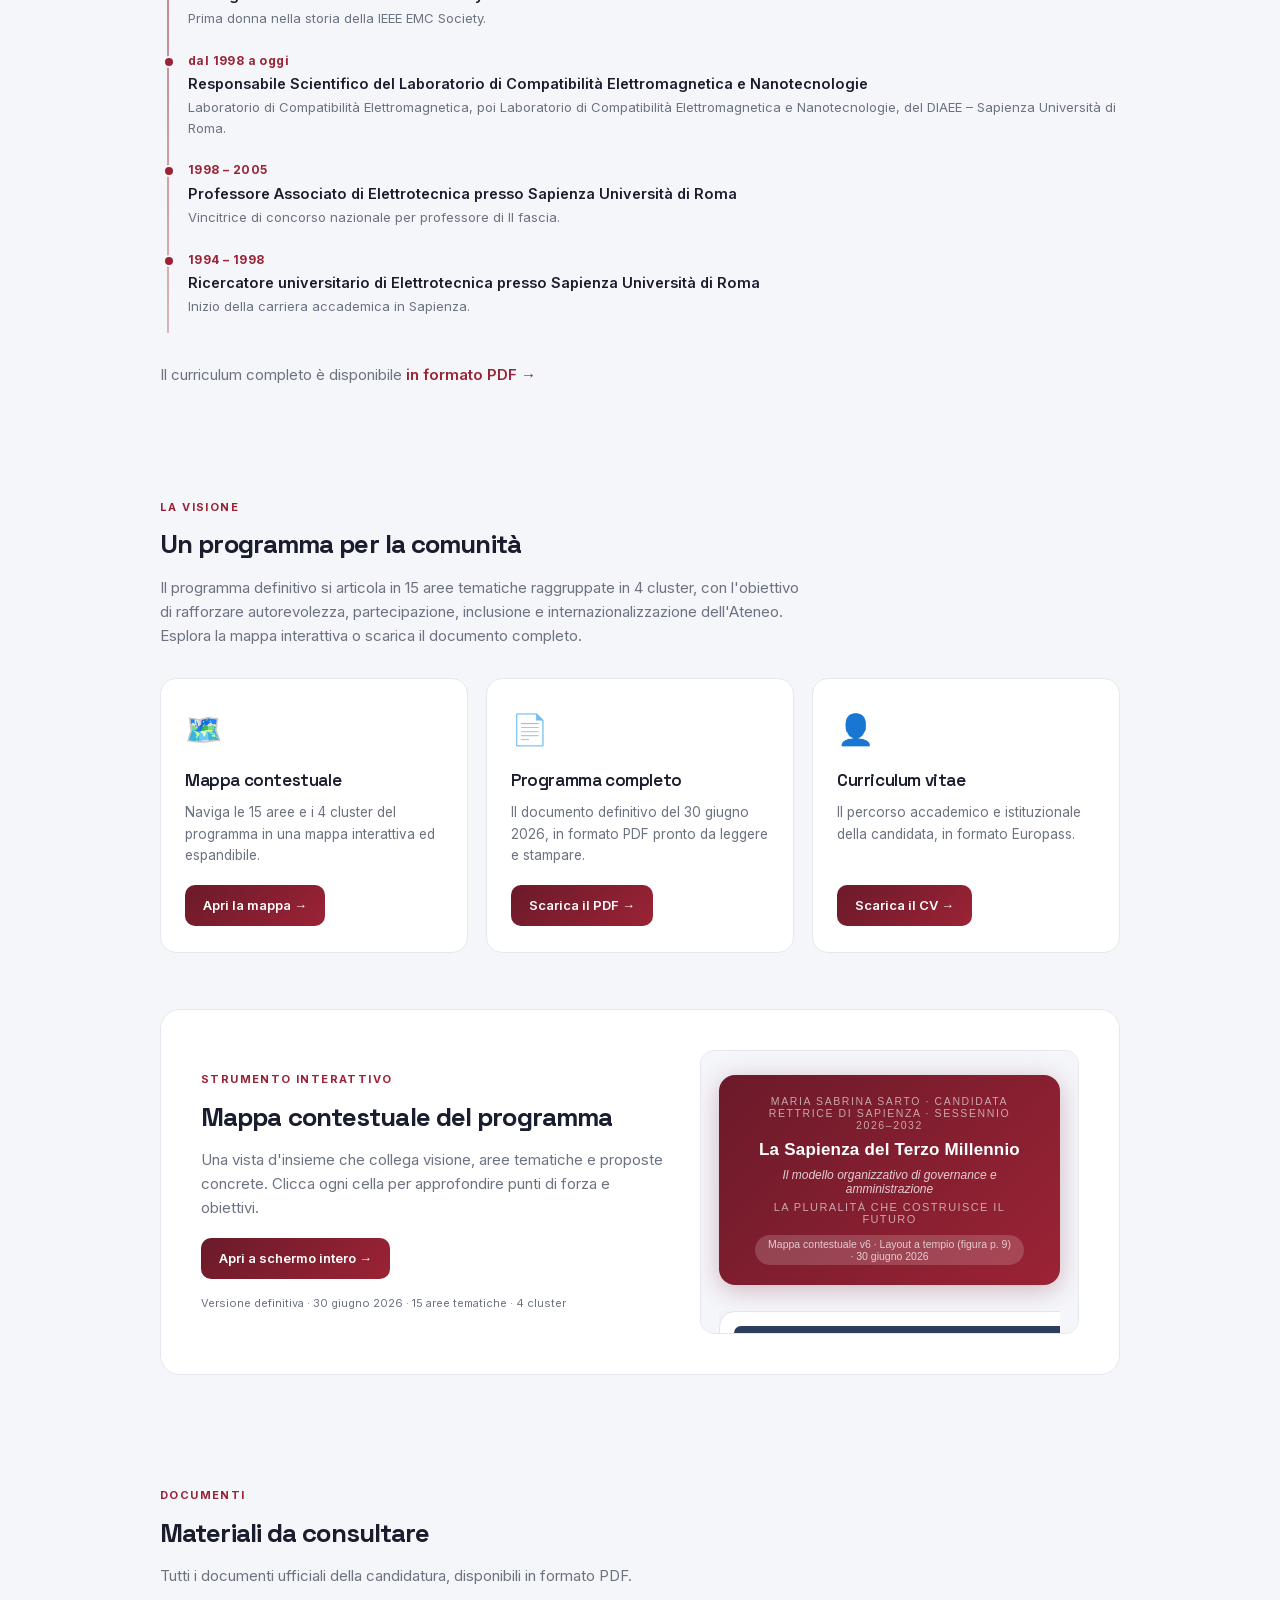
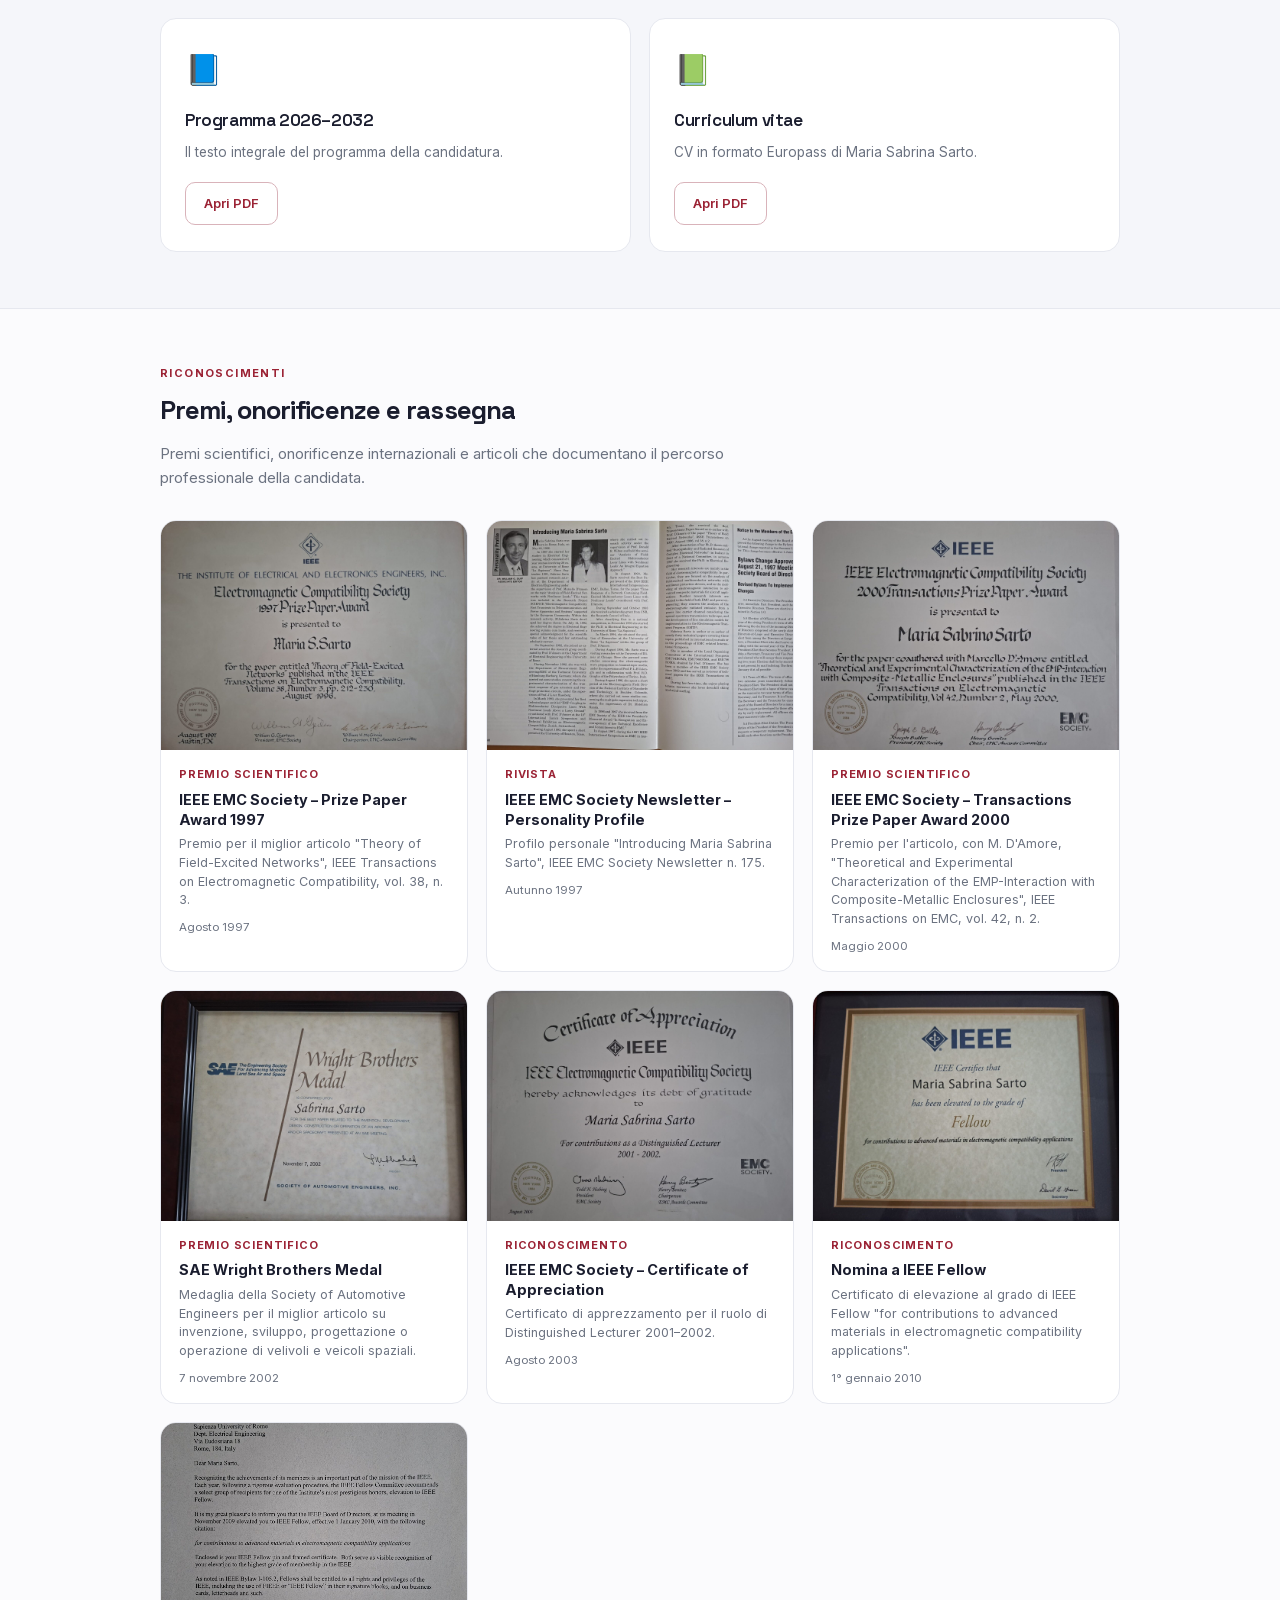
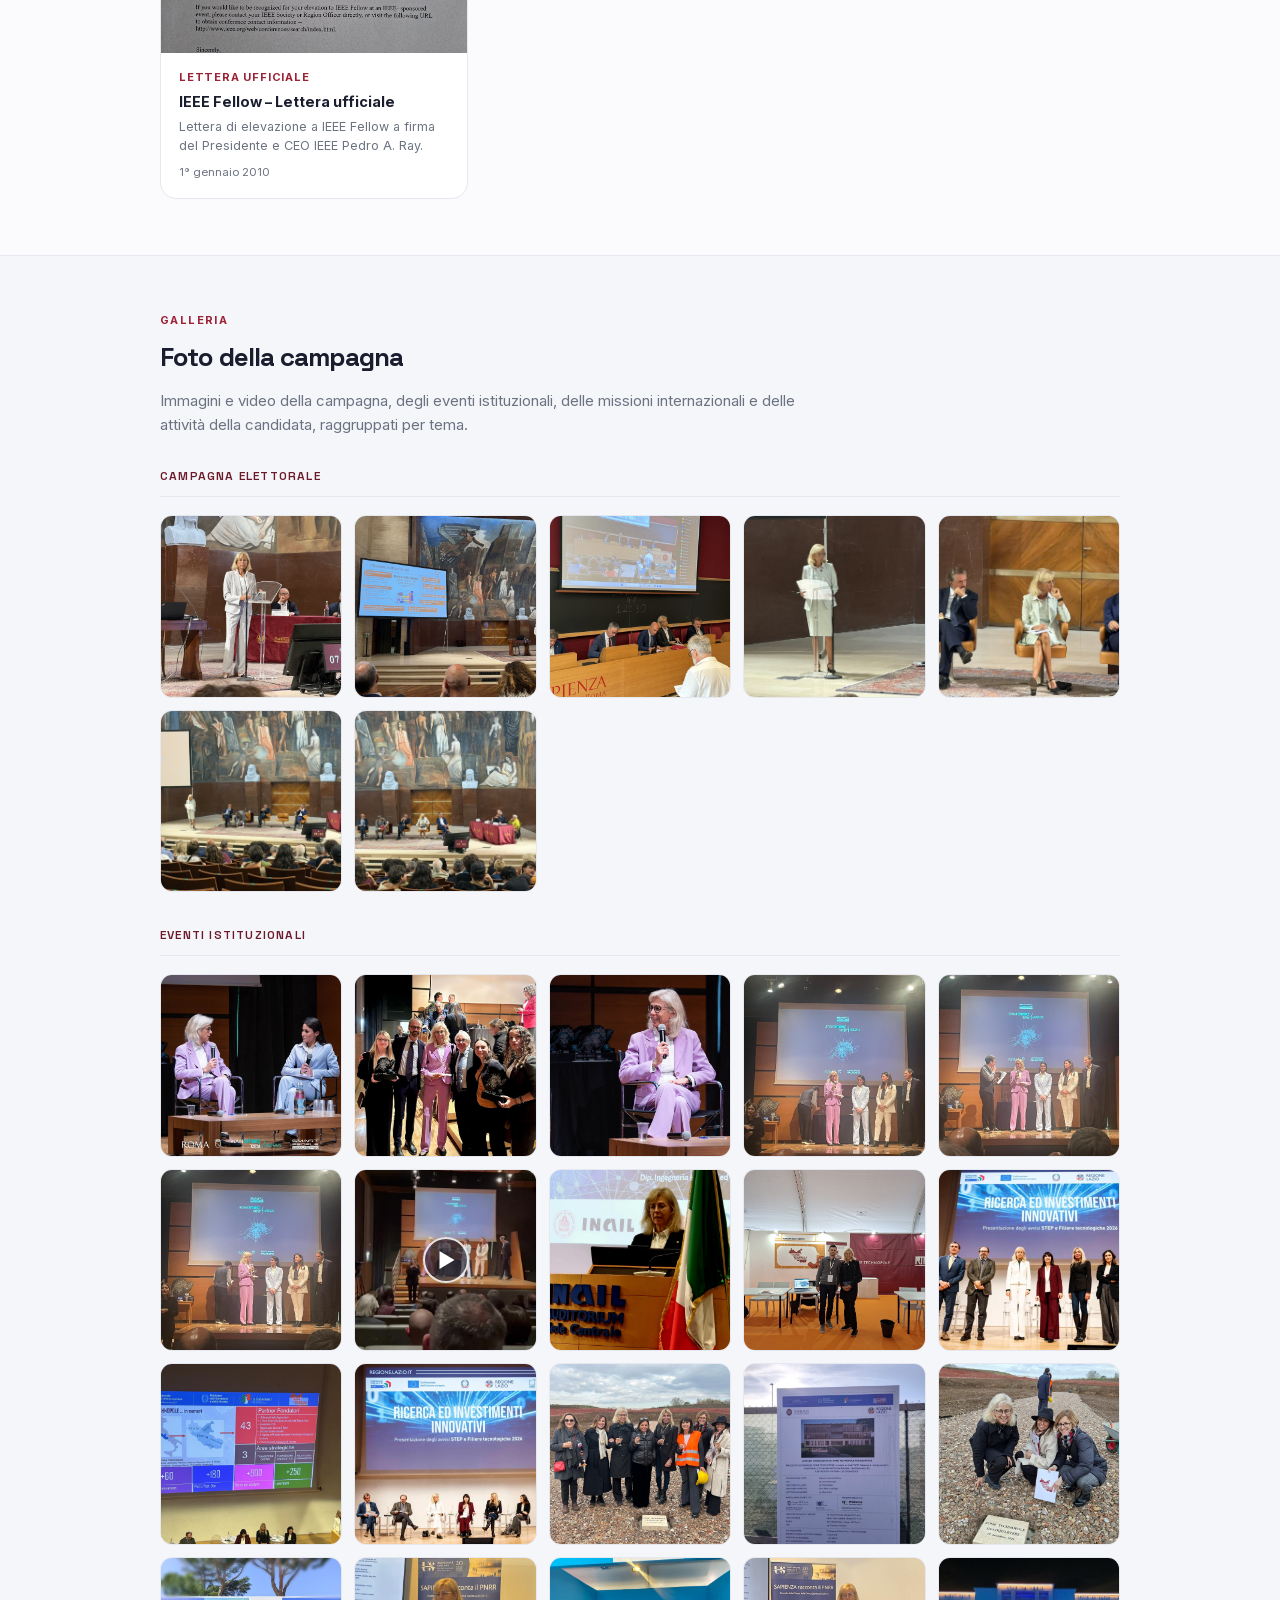
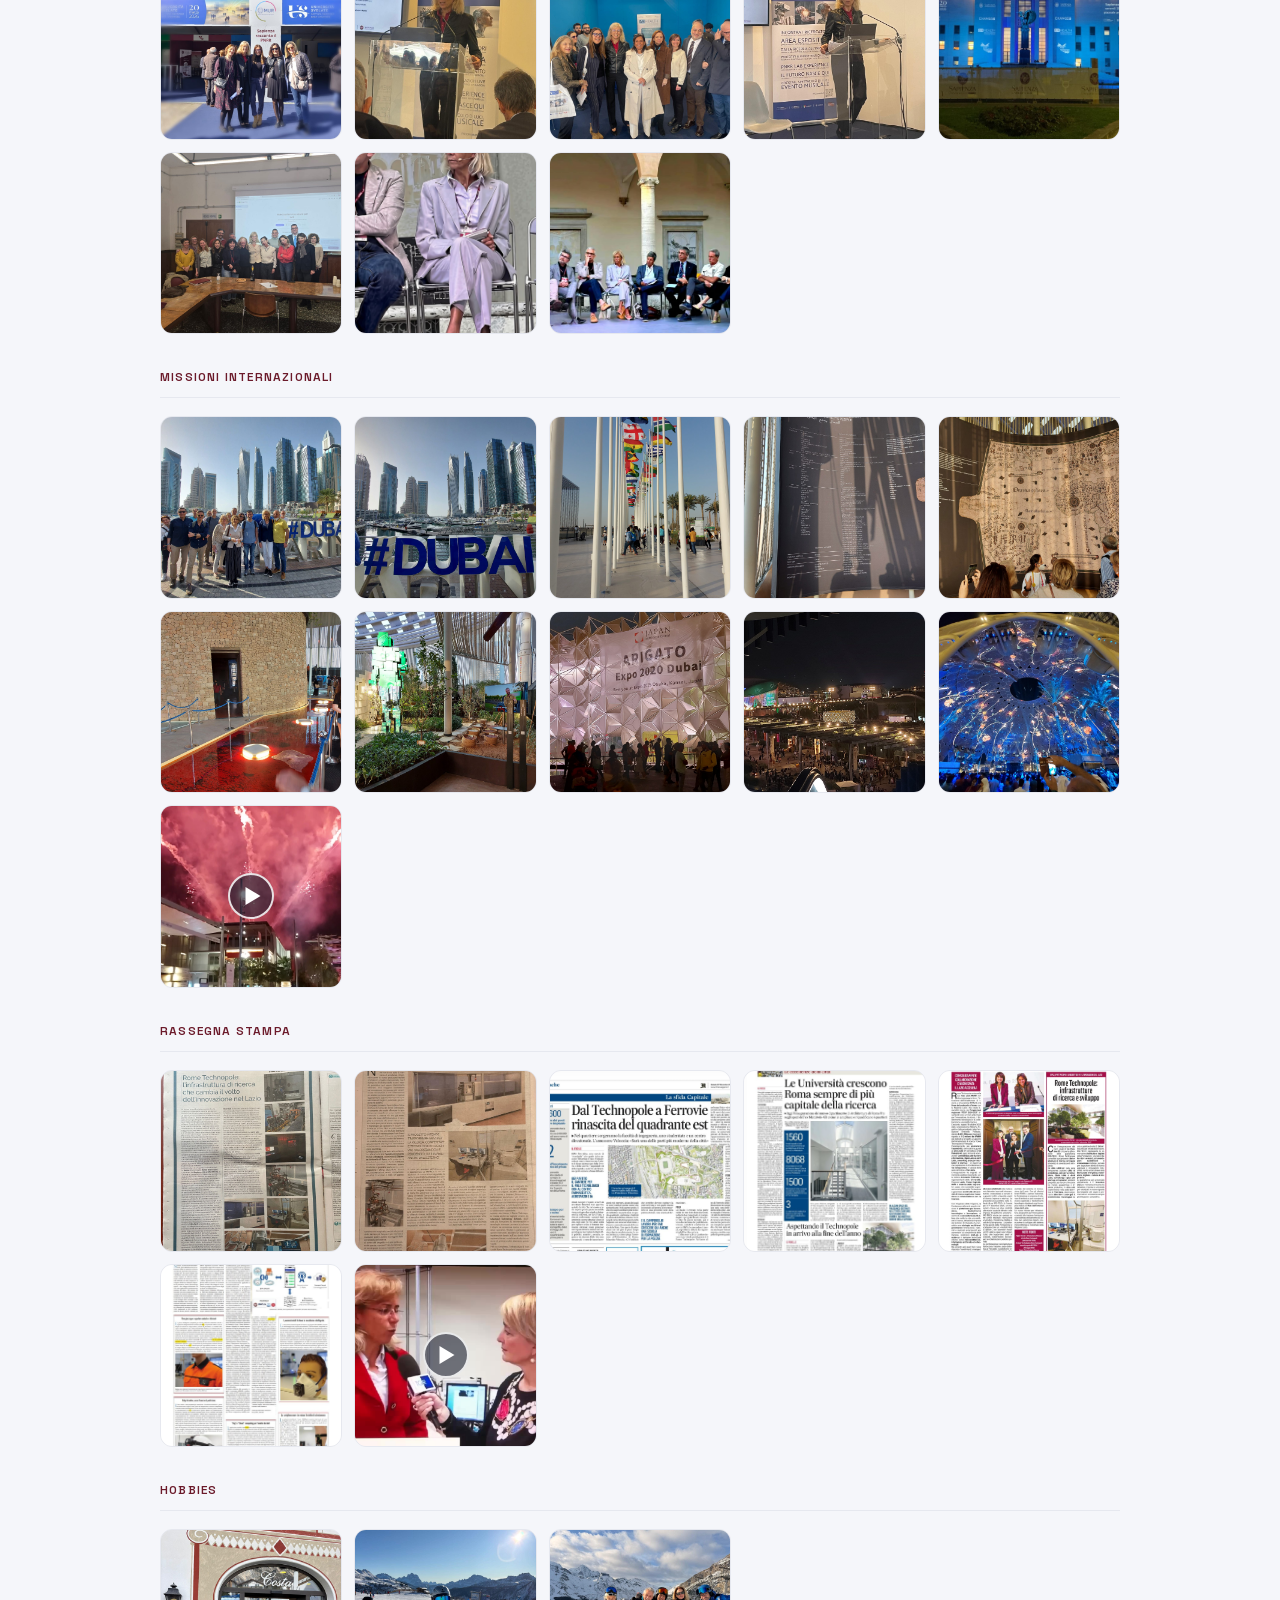
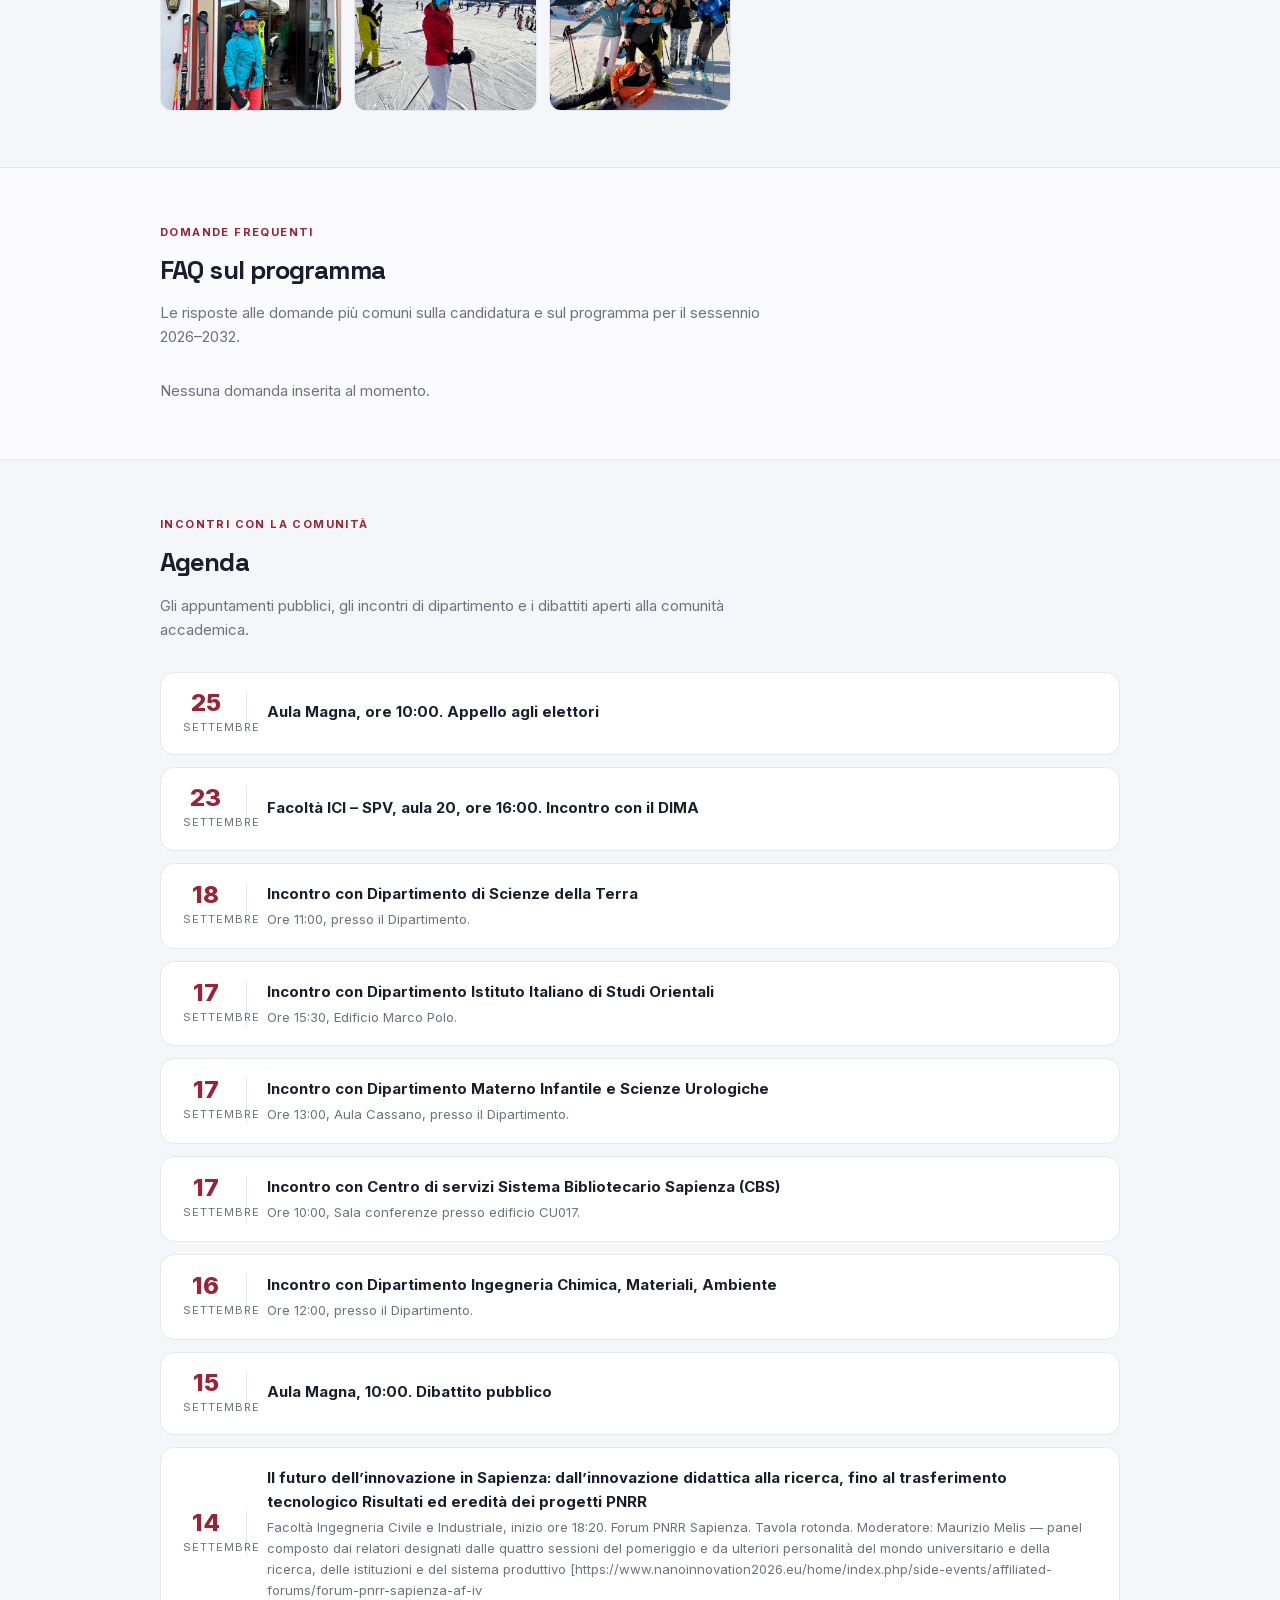
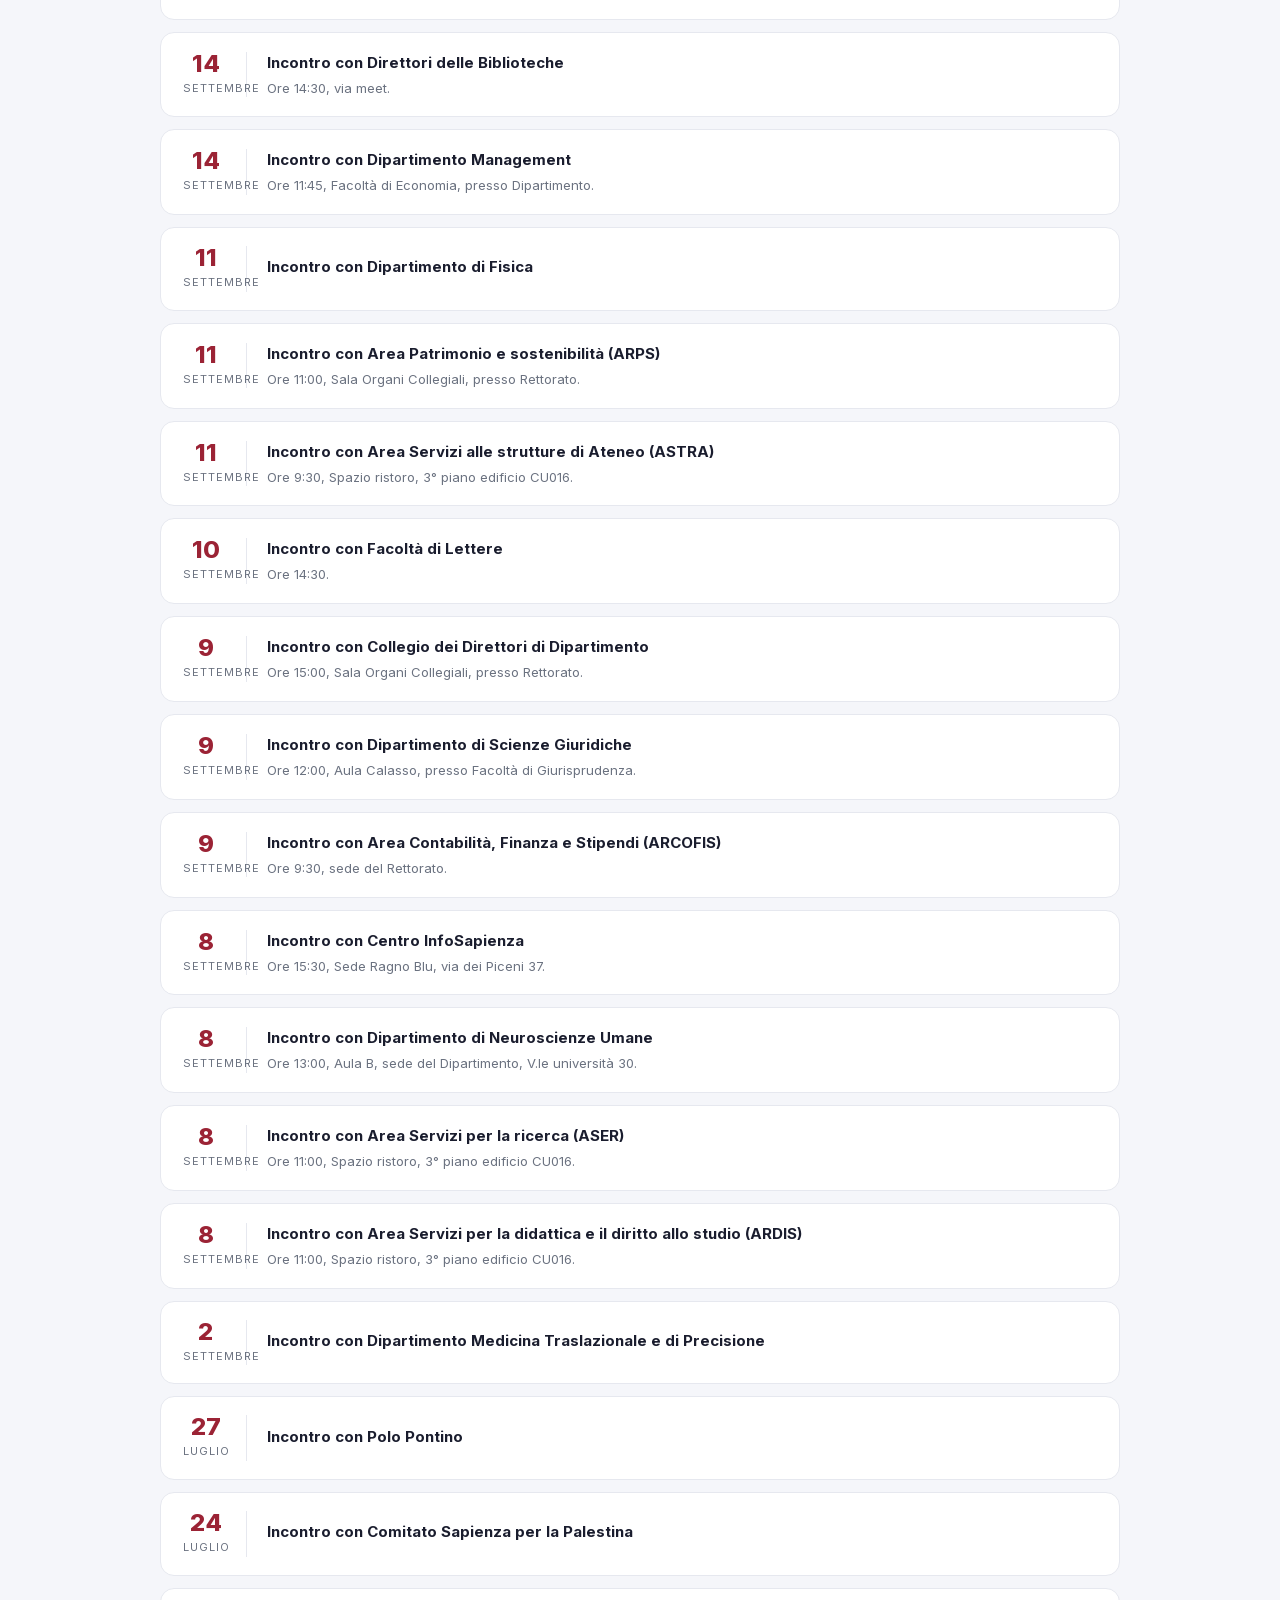
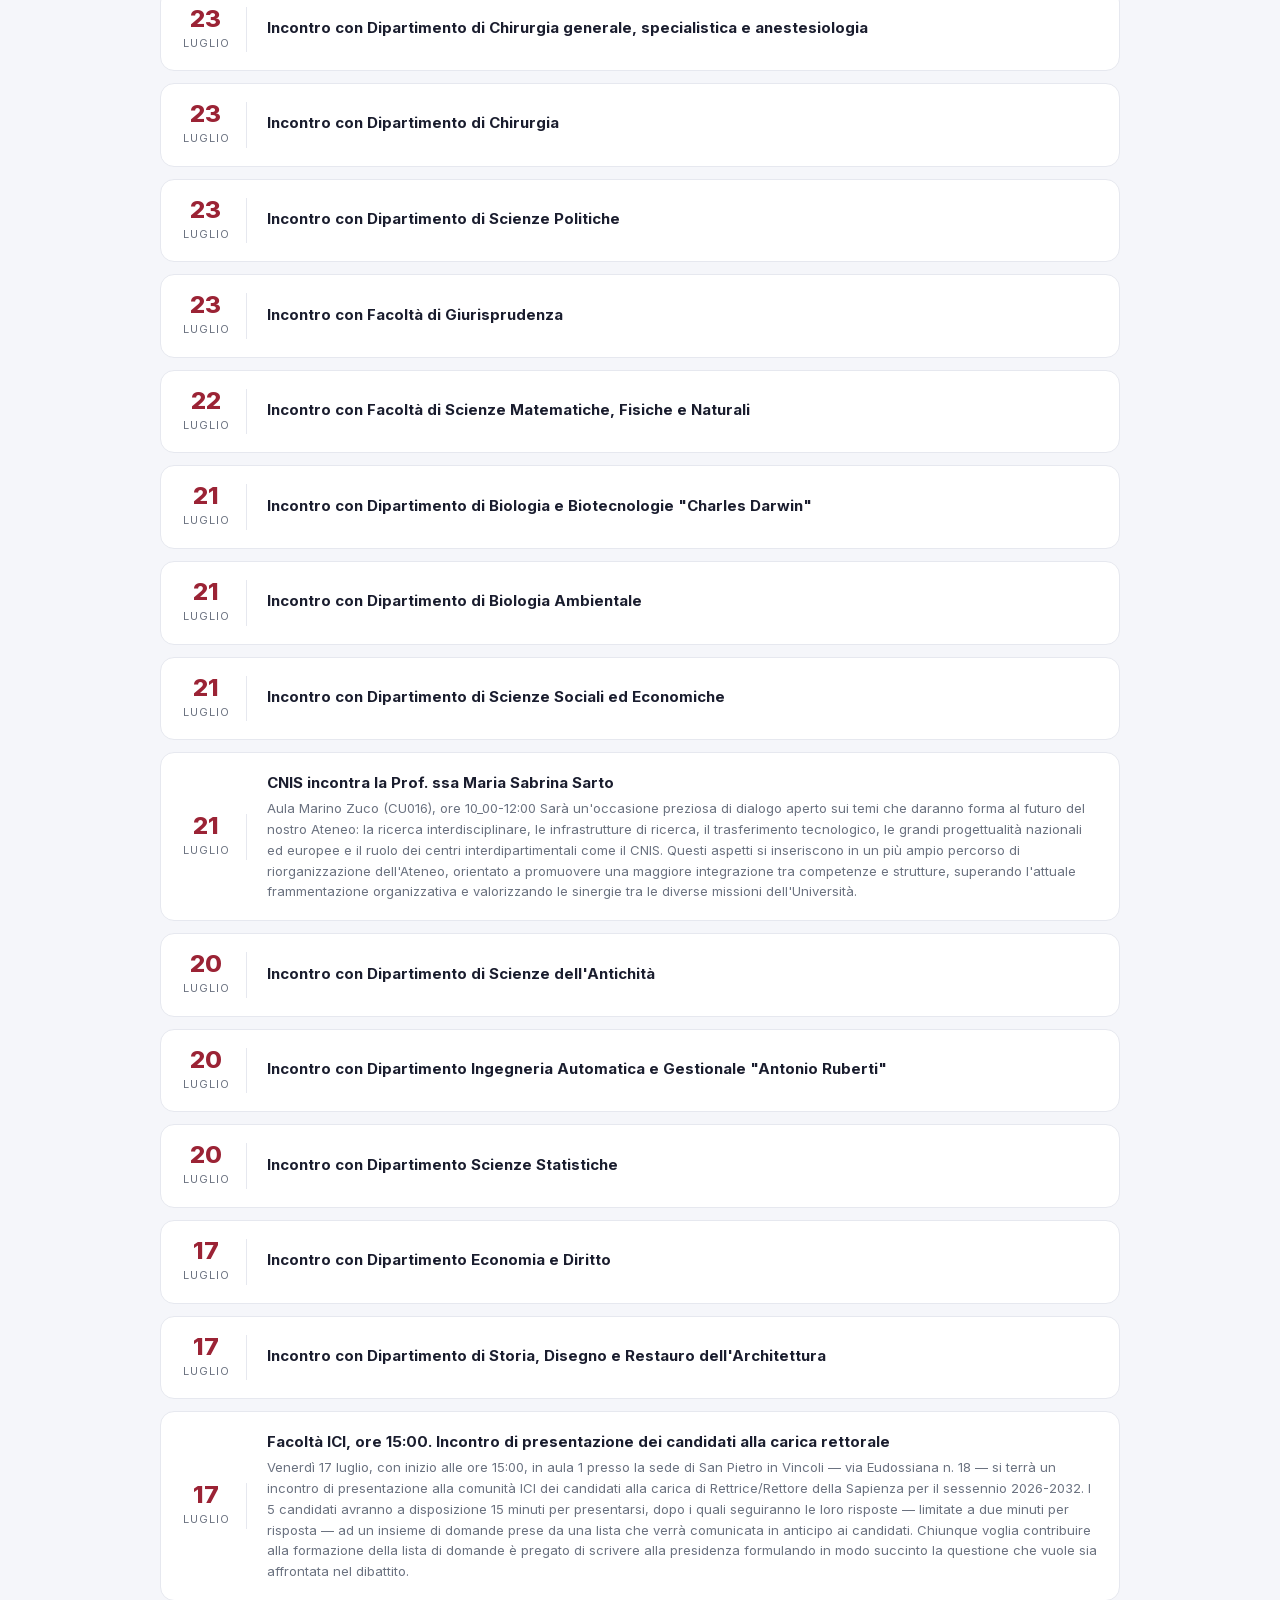
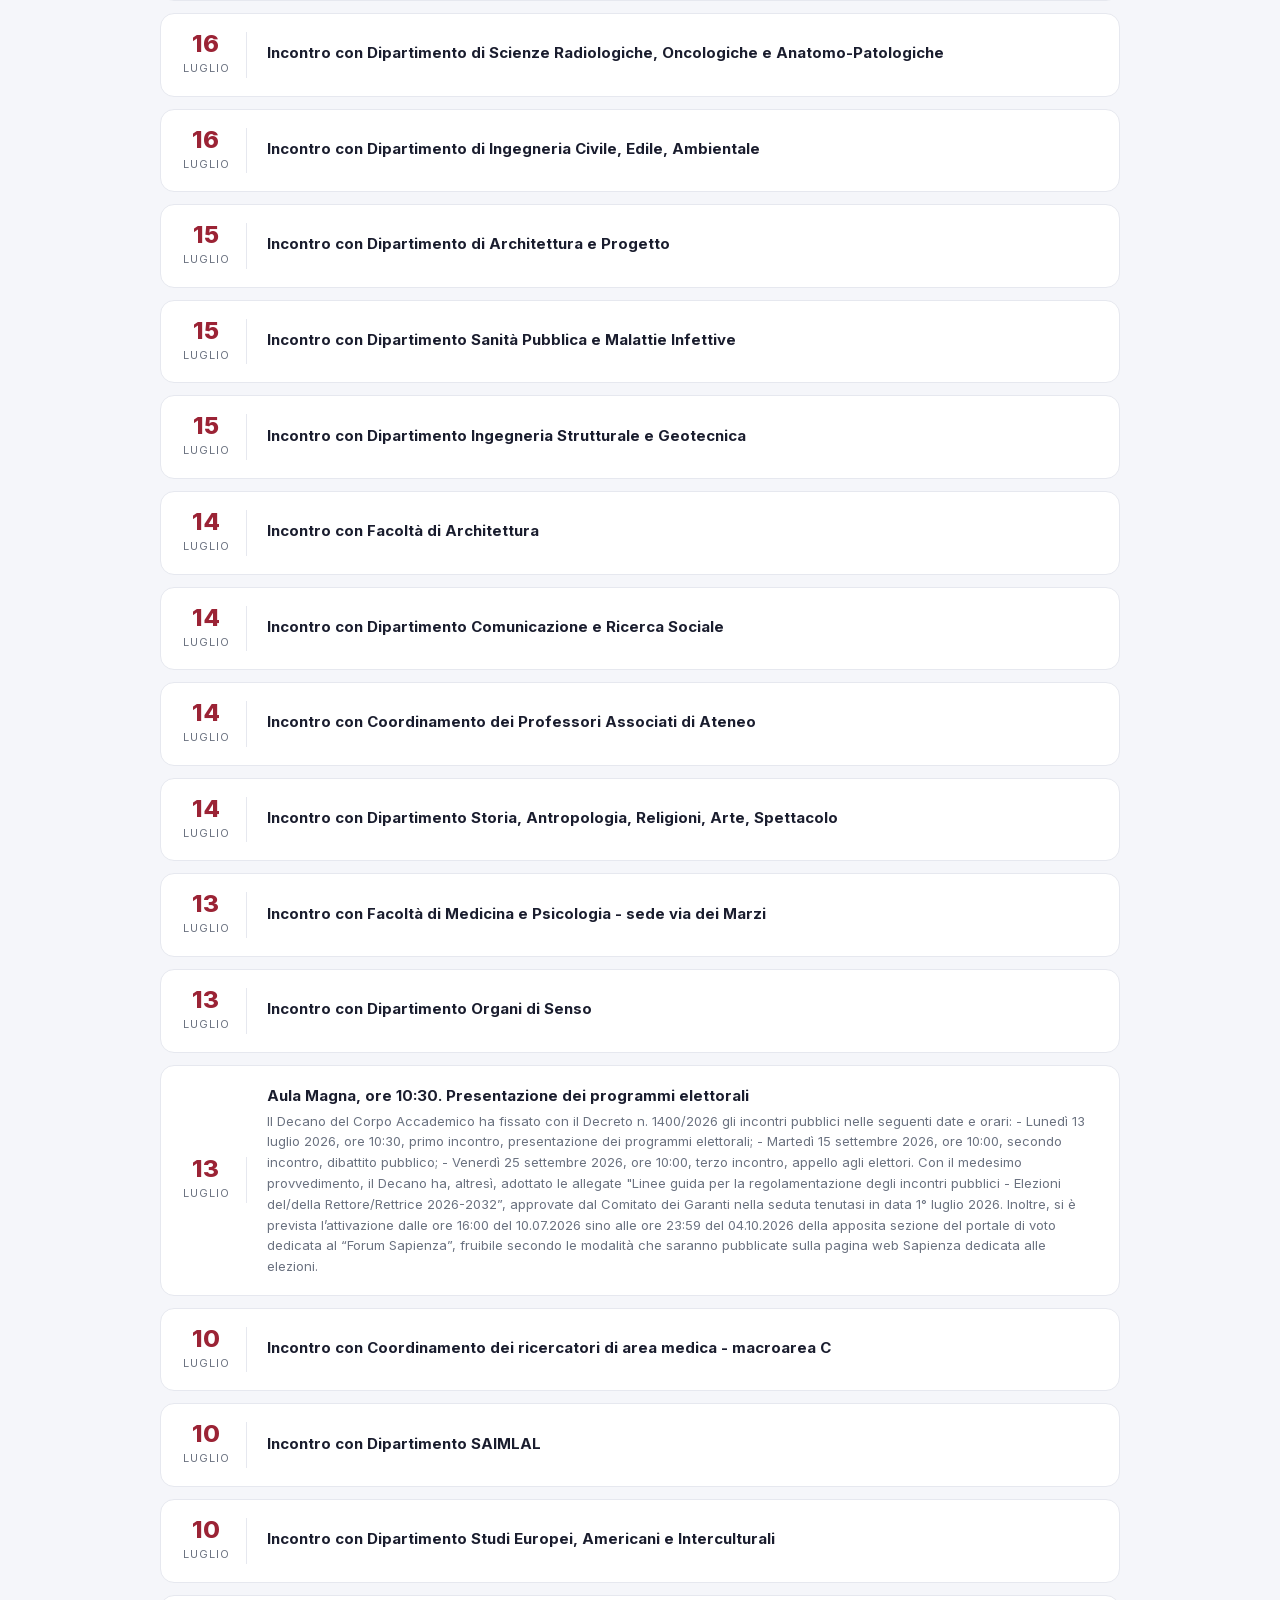
==== commit ff00d38f: "Inverte l'ordine dell'agenda: dal più recente al più vecchio" ====
--- a/index.html
+++ b/index.html
@@ -585,7 +585,12 @@
     <div class="section-eyebrow">Incontri con la comunità</div>
     <h2 class="section-title">Agenda</h2>
     <p class="section-lead">Gli appuntamenti pubblici, gli incontri di dipartimento e i dibattiti aperti alla comunità accademica.</p>
-    <div class="agenda-list" id="agenda-list"><!--STATIC:agenda-list:START--><div class="event"><div class="date"><div class="d">9</div><div class="m">Giugno</div></div><div class="info"><h4>Incontro con la Scuola di Ingegneria Aerospaziale</h4><p></p></div></div><div class="event"><div class="date"><div class="d">16</div><div class="m">Giugno</div></div><div class="info"><h4>Incontro con Dipartimento di Ingegneria Elettronica e Telecomunicazioni</h4><p></p></div></div><div class="event"><div class="date"><div class="d">24</div><div class="m">Giugno</div></div><div class="info"><h4>Incontro con Dipartimento di Ingegneria Elettrica ed Energetica</h4><p></p></div></div><div class="event"><div class="date"><div class="d">25</div><div class="m">Giugno</div></div><div class="info"><h4>Incontro con Dipartimento Scienze mediche e cardiovascolari</h4><p></p></div></div><div class="event"><div class="date"><div class="d">25</div><div class="m">Giugno</div></div><div class="info"><h4>Incontro con Dipartimento Scienze di Base applicate all'Ingegneria</h4><p></p></div></div><div class="event"><div class="date"><div class="d">26</div><div class="m">Giugno</div></div><div class="info"><h4>Incontro con Dipartimento Ingegneria Informatica</h4><p></p></div></div><div class="event"><div class="date"><div class="d">26</div><div class="m">Giugno</div></div><div class="info"><h4>Incontro con Dipartimento Scienze Biochimiche Rossi-Fanelli</h4><p></p></div></div><div class="event"><div class="date"><div class="d">26</div><div class="m">Giugno</div></div><div class="info"><h4>Incontro con Dipartimento di Fisiologia e Farmacologia</h4><p></p></div></div><div class="event"><div class="date"><div class="d">26</div><div class="m">Giugno</div></div><div class="info"><h4>Incontro con Facoltà di Economia</h4><p></p></div></div><div class="event"><div class="date"><div class="d">1</div><div class="m">Luglio</div></div><div class="info"><h4>Incontro con Dipartimento MeMoTEF</h4><p></p></div></div><div class="event"><div class="date"><div class="d">1</div><div class="m">Luglio</div></div><div class="info"><h4>Incontro con Facoltà di Medicina e Odontoiatria</h4><p></p></div></div><div class="event"><div class="date"><div class="d">2</div><div class="m">Luglio</div></div><div class="info"><h4>Incontro con Dipartimento PDTA</h4><p></p></div></div><div class="event"><div class="date"><div class="d">3</div><div class="m">Luglio</div></div><div class="info"><h4>Incontro con Dipartimento Medicina Molecolare</h4><p></p></div></div><div class="event"><div class="date"><div class="d">3</div><div class="m">Luglio</div></div><div class="info"><h4>Incontro con Area Terza e Quarta Missione</h4><p></p></div></div><div class="event"><div class="date"><div class="d">6</div><div class="m">Luglio</div></div><div class="info"><h4>Incontro con Facoltà di Medicina e Farmacia</h4><p></p></div></div><div class="event"><div class="date"><div class="d">7</div><div class="m">Luglio</div></div><div class="info"><h4>Incontro con Dipartimento Diritto ed Economia di Impresa</h4><p></p></div></div><div class="event"><div class="date"><div class="d">7</div><div class="m">Luglio</div></div><div class="info"><h4>Incontro con Dipartimento di Lettere e Culture Moderne</h4><p>Ore 10:30, Aula IV, Facoltà di Lettere.</p></div></div><div class="event"><div class="date"><div class="d">7</div><div class="m">Luglio</div></div><div class="info"><h4>Incontro con Dipartimento di Filosofia</h4><p>Ore 12:30, Villa Mirafiori.</p></div></div><div class="event"><div class="date"><div class="d">7</div><div class="m">Luglio</div></div><div class="info"><h4>Incontro con Area Supporto strategico e offerta formativa (ASOF)</h4><p>Ore 15:30, Aula Multimediale del Rettorato.</p></div></div><div class="event"><div class="date"><div class="d">7</div><div class="m">Luglio</div></div><div class="info"><h4>Incontro con Area Organizzazione e sviluppo professionale (AOSP)</h4><p>Ore 15:30, Aula Multimediale del Rettorato.</p></div></div><div class="event"><div class="date"><div class="d">8</div><div class="m">Luglio</div></div><div class="info"><h4>Incontro con Coordinamento Responsabili Amministrativi</h4><p></p></div></div><div class="event"><div class="date"><div class="d">8</div><div class="m">Luglio</div></div><div class="info"><h4>Incontro con Dipartimento Chimica e Tecnologie del Farmaco</h4><p></p></div></div><div class="event"><div class="date"><div class="d">8</div><div class="m">Luglio</div></div><div class="info"><h4>Incontro con Facoltà di Medicina e Psicologia - sede Sant'Andrea</h4><p></p></div></div><div class="event"><div class="date"><div class="d">9</div><div class="m">Luglio</div></div><div class="info"><h4>Incontro con Dipartimento Medicina Sperimentale</h4><p></p></div></div><div class="event"><div class="date"><div class="d">9</div><div class="m">Luglio</div></div><div class="info"><h4>Incontro con Facoltà Ingegneria dell'Informazione, Informatica e Statistica</h4><p></p></div></div><div class="event"><div class="date"><div class="d">10</div><div class="m">Luglio</div></div><div class="info"><h4>Incontro con Dipartimento Studi Europei, Americani e Interculturali</h4><p></p></div></div><div class="event"><div class="date"><div class="d">10</div><div class="m">Luglio</div></div><div class="info"><h4>Incontro con Dipartimento SAIMLAL</h4><p></p></div></div><div class="event"><div class="date"><div class="d">10</div><div class="m">Luglio</div></div><div class="info"><h4>Incontro con Coordinamento dei ricercatori di area medica - macroarea C</h4><p></p></div></div><div class="event"><div class="date"><div class="d">13</div><div class="m">Luglio</div></div><div class="info"><h4>Aula Magna, ore 10:30. Presentazione dei programmi elettorali</h4><p>Il Decano del Corpo Accademico ha fissato con il Decreto n. 1400/2026 gli incontri pubblici nelle seguenti date e orari:
+    <div class="agenda-list" id="agenda-list"><!--STATIC:agenda-list:START--><div class="event"><div class="date"><div class="d">25</div><div class="m">Settembre</div></div><div class="info"><h4>Aula Magna, ore 10:00. Appello agli elettori</h4><p></p></div></div><div class="event"><div class="date"><div class="d">23</div><div class="m">Settembre</div></div><div class="info"><h4>Facoltà ICI – SPV, aula 20, ore 16:00. Incontro con il DIMA</h4><p></p></div></div><div class="event"><div class="date"><div class="d">18</div><div class="m">Settembre</div></div><div class="info"><h4>Incontro con Dipartimento di Scienze della Terra</h4><p>Ore 11:00, presso il Dipartimento.</p></div></div><div class="event"><div class="date"><div class="d">17</div><div class="m">Settembre</div></div><div class="info"><h4>Incontro con Dipartimento Istituto Italiano di Studi Orientali</h4><p>Ore 15:30, Edificio Marco Polo.</p></div></div><div class="event"><div class="date"><div class="d">17</div><div class="m">Settembre</div></div><div class="info"><h4>Incontro con Dipartimento Materno Infantile e Scienze Urologiche</h4><p>Ore 13:00, Aula Cassano, presso il Dipartimento.</p></div></div><div class="event"><div class="date"><div class="d">17</div><div class="m">Settembre</div></div><div class="info"><h4>Incontro con Centro di servizi Sistema Bibliotecario Sapienza (CBS)</h4><p>Ore 10:00, Sala conferenze presso edificio CU017.</p></div></div><div class="event"><div class="date"><div class="d">16</div><div class="m">Settembre</div></div><div class="info"><h4>Incontro con Dipartimento Ingegneria Chimica, Materiali, Ambiente</h4><p>Ore 12:00, presso il Dipartimento.</p></div></div><div class="event"><div class="date"><div class="d">15</div><div class="m">Settembre</div></div><div class="info"><h4>Aula Magna, 10:00. Dibattito pubblico</h4><p></p></div></div><div class="event"><div class="date"><div class="d">14</div><div class="m">settembre</div></div><div class="info"><h4>Il futuro dell’innovazione in Sapienza: dall’innovazione didattica alla ricerca, fino al trasferimento tecnologico  Risultati ed eredità dei progetti PNRR</h4><p>Facoltà Ingegneria Civile e Industriale, inizio ore 18:20.  Forum PNRR Sapienza. Tavola rotonda. Moderatore: Maurizio Melis — panel composto dai relatori designati dalle quattro sessioni del pomeriggio e da ulteriori personalità del mondo universitario e della ricerca, delle istituzioni e del sistema produttivo [https://www.nanoinnovation2026.eu/home/index.php/side-events/affiliated-forums/forum-pnrr-sapienza-af-iv</p></div></div><div class="event"><div class="date"><div class="d">14</div><div class="m">Settembre</div></div><div class="info"><h4>Incontro con Direttori delle Biblioteche</h4><p>Ore 14:30, via meet.</p></div></div><div class="event"><div class="date"><div class="d">14</div><div class="m">Settembre</div></div><div class="info"><h4>Incontro con Dipartimento Management</h4><p>Ore 11:45, Facoltà di Economia, presso Dipartimento.</p></div></div><div class="event"><div class="date"><div class="d">11</div><div class="m">Settembre</div></div><div class="info"><h4>Incontro con Dipartimento di Fisica</h4><p></p></div></div><div class="event"><div class="date"><div class="d">11</div><div class="m">Settembre</div></div><div class="info"><h4>Incontro con Area Patrimonio e sostenibilità (ARPS)</h4><p>Ore 11:00, Sala Organi Collegiali, presso Rettorato.</p></div></div><div class="event"><div class="date"><div class="d">11</div><div class="m">Settembre</div></div><div class="info"><h4>Incontro con Area Servizi alle strutture di Ateneo (ASTRA)</h4><p>Ore 9:30, Spazio ristoro, 3° piano edificio CU016.</p></div></div><div class="event"><div class="date"><div class="d">10</div><div class="m">Settembre</div></div><div class="info"><h4>Incontro con Facoltà di Lettere</h4><p>Ore 14:30.</p></div></div><div class="event"><div class="date"><div class="d">9</div><div class="m">Settembre</div></div><div class="info"><h4>Incontro con Collegio dei Direttori di Dipartimento</h4><p>Ore 15:00, Sala Organi Collegiali, presso Rettorato.</p></div></div><div class="event"><div class="date"><div class="d">9</div><div class="m">Settembre</div></div><div class="info"><h4>Incontro con Dipartimento di Scienze Giuridiche</h4><p>Ore 12:00, Aula Calasso, presso Facoltà di Giurisprudenza.</p></div></div><div class="event"><div class="date"><div class="d">9</div><div class="m">Settembre</div></div><div class="info"><h4>Incontro con Area Contabilità, Finanza e Stipendi (ARCOFIS)</h4><p>Ore 9:30, sede del Rettorato.</p></div></div><div class="event"><div class="date"><div class="d">8</div><div class="m">Settembre</div></div><div class="info"><h4>Incontro con Centro InfoSapienza</h4><p>Ore 15:30, Sede Ragno Blu, via dei Piceni 37.</p></div></div><div class="event"><div class="date"><div class="d">8</div><div class="m">Settembre</div></div><div class="info"><h4>Incontro con Dipartimento di Neuroscienze Umane</h4><p>Ore 13:00, Aula B, sede del Dipartimento, V.le università 30.</p></div></div><div class="event"><div class="date"><div class="d">8</div><div class="m">Settembre</div></div><div class="info"><h4>Incontro con Area Servizi per la ricerca (ASER)</h4><p>Ore 11:00, Spazio ristoro, 3° piano edificio CU016.</p></div></div><div class="event"><div class="date"><div class="d">8</div><div class="m">Settembre</div></div><div class="info"><h4>Incontro con Area Servizi per la didattica e il diritto allo studio (ARDIS)</h4><p>Ore 11:00, Spazio ristoro, 3° piano edificio CU016.</p></div></div><div class="event"><div class="date"><div class="d">2</div><div class="m">Settembre</div></div><div class="info"><h4>Incontro con Dipartimento Medicina Traslazionale e di Precisione</h4><p></p></div></div><div class="event"><div class="date"><div class="d">27</div><div class="m">Luglio</div></div><div class="info"><h4>Incontro con Polo Pontino</h4><p></p></div></div><div class="event"><div class="date"><div class="d">24</div><div class="m">Luglio</div></div><div class="info"><h4>Incontro con Comitato Sapienza per la Palestina</h4><p></p></div></div><div class="event"><div class="date"><div class="d">23</div><div class="m">Luglio</div></div><div class="info"><h4>Incontro con Dipartimento di Chirurgia generale, specialistica e anestesiologia</h4><p></p></div></div><div class="event"><div class="date"><div class="d">23</div><div class="m">Luglio</div></div><div class="info"><h4>Incontro con Dipartimento di Chirurgia</h4><p></p></div></div><div class="event"><div class="date"><div class="d">23</div><div class="m">Luglio</div></div><div class="info"><h4>Incontro con Dipartimento di Scienze Politiche</h4><p></p></div></div><div class="event"><div class="date"><div class="d">23</div><div class="m">Luglio</div></div><div class="info"><h4>Incontro con Facoltà di Giurisprudenza</h4><p></p></div></div><div class="event"><div class="date"><div class="d">22</div><div class="m">Luglio</div></div><div class="info"><h4>Incontro con Facoltà di Scienze Matematiche, Fisiche e Naturali</h4><p></p></div></div><div class="event"><div class="date"><div class="d">21</div><div class="m">Luglio</div></div><div class="info"><h4>Incontro con Dipartimento di Biologia e Biotecnologie "Charles Darwin"</h4><p></p></div></div><div class="event"><div class="date"><div class="d">21</div><div class="m">Luglio</div></div><div class="info"><h4>Incontro con Dipartimento di Biologia Ambientale</h4><p></p></div></div><div class="event"><div class="date"><div class="d">21</div><div class="m">Luglio</div></div><div class="info"><h4>Incontro con Dipartimento di Scienze Sociali ed Economiche</h4><p></p></div></div><div class="event"><div class="date"><div class="d">21</div><div class="m">Luglio</div></div><div class="info"><h4>CNIS incontra la Prof. ssa Maria Sabrina Sarto</h4><p>Aula Marino Zuco (CU016), ore 10_00-12:00
+Sarà un'occasione preziosa di dialogo aperto sui temi che daranno forma al futuro del nostro Ateneo: la ricerca interdisciplinare, le infrastrutture di ricerca, il trasferimento tecnologico, le grandi progettualità nazionali ed europee e il ruolo dei centri interdipartimentali come il CNIS. Questi aspetti si inseriscono in un più ampio percorso di riorganizzazione dell'Ateneo, orientato a promuovere una maggiore integrazione tra competenze e strutture, superando l'attuale frammentazione organizzativa e valorizzando le sinergie tra le diverse missioni dell'Università.</p></div></div><div class="event"><div class="date"><div class="d">20</div><div class="m">Luglio</div></div><div class="info"><h4>Incontro con Dipartimento di Scienze dell'Antichità</h4><p></p></div></div><div class="event"><div class="date"><div class="d">20</div><div class="m">Luglio</div></div><div class="info"><h4>Incontro con Dipartimento Ingegneria Automatica e Gestionale "Antonio Ruberti"</h4><p></p></div></div><div class="event"><div class="date"><div class="d">20</div><div class="m">Luglio</div></div><div class="info"><h4>Incontro con Dipartimento Scienze Statistiche</h4><p></p></div></div><div class="event"><div class="date"><div class="d">17</div><div class="m">Luglio</div></div><div class="info"><h4>Incontro con Dipartimento Economia e Diritto</h4><p></p></div></div><div class="event"><div class="date"><div class="d">17</div><div class="m">Luglio</div></div><div class="info"><h4>Incontro con Dipartimento di Storia, Disegno e Restauro dell'Architettura</h4><p></p></div></div><div class="event"><div class="date"><div class="d">17</div><div class="m">Luglio</div></div><div class="info"><h4>Facoltà ICI, ore 15:00. Incontro di presentazione dei candidati alla carica rettorale</h4><p>Venerdì 17 luglio, con inizio alle ore 15:00, in aula 1 presso la sede di San Pietro in Vincoli — via Eudossiana n. 18 —  si terrà un incontro di presentazione alla comunità ICI dei candidati alla carica di Rettrice/Rettore della Sapienza per il sessennio 2026-2032.
+
+I 5 candidati avranno a disposizione 15 minuti per presentarsi, dopo i quali seguiranno le loro risposte — limitate a due minuti per risposta — ad un insieme di domande prese da una lista che verrà comunicata in anticipo ai candidati.
+
+Chiunque voglia contribuire alla formazione della lista di domande è pregato di scrivere alla presidenza formulando in modo succinto la questione che vuole sia affrontata nel dibattito.</p></div></div><div class="event"><div class="date"><div class="d">16</div><div class="m">Luglio</div></div><div class="info"><h4>Incontro con Dipartimento di Scienze Radiologiche, Oncologiche e Anatomo-Patologiche</h4><p></p></div></div><div class="event"><div class="date"><div class="d">16</div><div class="m">Luglio</div></div><div class="info"><h4>Incontro con Dipartimento di Ingegneria Civile, Edile, Ambientale</h4><p></p></div></div><div class="event"><div class="date"><div class="d">15</div><div class="m">Luglio</div></div><div class="info"><h4>Incontro con Dipartimento di Architettura e Progetto</h4><p></p></div></div><div class="event"><div class="date"><div class="d">15</div><div class="m">Luglio</div></div><div class="info"><h4>Incontro con Dipartimento Sanità Pubblica e Malattie Infettive</h4><p></p></div></div><div class="event"><div class="date"><div class="d">15</div><div class="m">Luglio</div></div><div class="info"><h4>Incontro con Dipartimento Ingegneria Strutturale e Geotecnica</h4><p></p></div></div><div class="event"><div class="date"><div class="d">14</div><div class="m">Luglio</div></div><div class="info"><h4>Incontro con Facoltà di Architettura</h4><p></p></div></div><div class="event"><div class="date"><div class="d">14</div><div class="m">Luglio</div></div><div class="info"><h4>Incontro con Dipartimento Comunicazione e Ricerca Sociale</h4><p></p></div></div><div class="event"><div class="date"><div class="d">14</div><div class="m">Luglio</div></div><div class="info"><h4>Incontro con Coordinamento dei Professori Associati di Ateneo</h4><p></p></div></div><div class="event"><div class="date"><div class="d">14</div><div class="m">Luglio</div></div><div class="info"><h4>Incontro con Dipartimento Storia, Antropologia, Religioni, Arte, Spettacolo</h4><p></p></div></div><div class="event"><div class="date"><div class="d">13</div><div class="m">Luglio</div></div><div class="info"><h4>Incontro con Facoltà di Medicina e Psicologia - sede via dei Marzi</h4><p></p></div></div><div class="event"><div class="date"><div class="d">13</div><div class="m">Luglio</div></div><div class="info"><h4>Incontro con Dipartimento Organi di Senso</h4><p></p></div></div><div class="event"><div class="date"><div class="d">13</div><div class="m">Luglio</div></div><div class="info"><h4>Aula Magna, ore 10:30. Presentazione dei programmi elettorali</h4><p>Il Decano del Corpo Accademico ha fissato con il Decreto n. 1400/2026 gli incontri pubblici nelle seguenti date e orari:
 
 - Lunedì 13 luglio 2026, ore 10:30, primo incontro, presentazione dei programmi elettorali;
 
@@ -595,12 +600,7 @@
 
 Con il medesimo provvedimento, il Decano ha, altresì, adottato le allegate "Linee guida per la regolamentazione degli incontri pubblici - Elezioni del/della Rettore/Rettrice 2026-2032”, approvate dal Comitato dei Garanti nella seduta tenutasi in data 1° luglio 2026.
 
-Inoltre, si è prevista l’attivazione dalle ore 16:00 del 10.07.2026 sino alle ore 23:59 del 04.10.2026 della apposita sezione del portale di voto dedicata al “Forum Sapienza”, fruibile secondo le modalità che saranno pubblicate sulla pagina web Sapienza dedicata alle elezioni.</p></div></div><div class="event"><div class="date"><div class="d">13</div><div class="m">Luglio</div></div><div class="info"><h4>Incontro con Dipartimento Organi di Senso</h4><p></p></div></div><div class="event"><div class="date"><div class="d">13</div><div class="m">Luglio</div></div><div class="info"><h4>Incontro con Facoltà di Medicina e Psicologia - sede via dei Marzi</h4><p></p></div></div><div class="event"><div class="date"><div class="d">14</div><div class="m">Luglio</div></div><div class="info"><h4>Incontro con Dipartimento Storia, Antropologia, Religioni, Arte, Spettacolo</h4><p></p></div></div><div class="event"><div class="date"><div class="d">14</div><div class="m">Luglio</div></div><div class="info"><h4>Incontro con Coordinamento dei Professori Associati di Ateneo</h4><p></p></div></div><div class="event"><div class="date"><div class="d">14</div><div class="m">Luglio</div></div><div class="info"><h4>Incontro con Dipartimento Comunicazione e Ricerca Sociale</h4><p></p></div></div><div class="event"><div class="date"><div class="d">14</div><div class="m">Luglio</div></div><div class="info"><h4>Incontro con Facoltà di Architettura</h4><p></p></div></div><div class="event"><div class="date"><div class="d">15</div><div class="m">Luglio</div></div><div class="info"><h4>Incontro con Dipartimento Ingegneria Strutturale e Geotecnica</h4><p></p></div></div><div class="event"><div class="date"><div class="d">15</div><div class="m">Luglio</div></div><div class="info"><h4>Incontro con Dipartimento Sanità Pubblica e Malattie Infettive</h4><p></p></div></div><div class="event"><div class="date"><div class="d">15</div><div class="m">Luglio</div></div><div class="info"><h4>Incontro con Dipartimento di Architettura e Progetto</h4><p></p></div></div><div class="event"><div class="date"><div class="d">16</div><div class="m">Luglio</div></div><div class="info"><h4>Incontro con Dipartimento di Ingegneria Civile, Edile, Ambientale</h4><p></p></div></div><div class="event"><div class="date"><div class="d">16</div><div class="m">Luglio</div></div><div class="info"><h4>Incontro con Dipartimento di Scienze Radiologiche, Oncologiche e Anatomo-Patologiche</h4><p></p></div></div><div class="event"><div class="date"><div class="d">17</div><div class="m">Luglio</div></div><div class="info"><h4>Facoltà ICI, ore 15:00. Incontro di presentazione dei candidati alla carica rettorale</h4><p>Venerdì 17 luglio, con inizio alle ore 15:00, in aula 1 presso la sede di San Pietro in Vincoli — via Eudossiana n. 18 —  si terrà un incontro di presentazione alla comunità ICI dei candidati alla carica di Rettrice/Rettore della Sapienza per il sessennio 2026-2032.
-
-I 5 candidati avranno a disposizione 15 minuti per presentarsi, dopo i quali seguiranno le loro risposte — limitate a due minuti per risposta — ad un insieme di domande prese da una lista che verrà comunicata in anticipo ai candidati.
-
-Chiunque voglia contribuire alla formazione della lista di domande è pregato di scrivere alla presidenza formulando in modo succinto la questione che vuole sia affrontata nel dibattito.</p></div></div><div class="event"><div class="date"><div class="d">17</div><div class="m">Luglio</div></div><div class="info"><h4>Incontro con Dipartimento di Storia, Disegno e Restauro dell'Architettura</h4><p></p></div></div><div class="event"><div class="date"><div class="d">17</div><div class="m">Luglio</div></div><div class="info"><h4>Incontro con Dipartimento Economia e Diritto</h4><p></p></div></div><div class="event"><div class="date"><div class="d">20</div><div class="m">Luglio</div></div><div class="info"><h4>Incontro con Dipartimento Scienze Statistiche</h4><p></p></div></div><div class="event"><div class="date"><div class="d">20</div><div class="m">Luglio</div></div><div class="info"><h4>Incontro con Dipartimento Ingegneria Automatica e Gestionale "Antonio Ruberti"</h4><p></p></div></div><div class="event"><div class="date"><div class="d">20</div><div class="m">Luglio</div></div><div class="info"><h4>Incontro con Dipartimento di Scienze dell'Antichità</h4><p></p></div></div><div class="event"><div class="date"><div class="d">21</div><div class="m">Luglio</div></div><div class="info"><h4>CNIS incontra la Prof. ssa Maria Sabrina Sarto</h4><p>Aula Marino Zuco (CU016), ore 10_00-12:00
-Sarà un'occasione preziosa di dialogo aperto sui temi che daranno forma al futuro del nostro Ateneo: la ricerca interdisciplinare, le infrastrutture di ricerca, il trasferimento tecnologico, le grandi progettualità nazionali ed europee e il ruolo dei centri interdipartimentali come il CNIS. Questi aspetti si inseriscono in un più ampio percorso di riorganizzazione dell'Ateneo, orientato a promuovere una maggiore integrazione tra competenze e strutture, superando l'attuale frammentazione organizzativa e valorizzando le sinergie tra le diverse missioni dell'Università.</p></div></div><div class="event"><div class="date"><div class="d">21</div><div class="m">Luglio</div></div><div class="info"><h4>Incontro con Dipartimento di Scienze Sociali ed Economiche</h4><p></p></div></div><div class="event"><div class="date"><div class="d">21</div><div class="m">Luglio</div></div><div class="info"><h4>Incontro con Dipartimento di Biologia Ambientale</h4><p></p></div></div><div class="event"><div class="date"><div class="d">21</div><div class="m">Luglio</div></div><div class="info"><h4>Incontro con Dipartimento di Biologia e Biotecnologie "Charles Darwin"</h4><p></p></div></div><div class="event"><div class="date"><div class="d">22</div><div class="m">Luglio</div></div><div class="info"><h4>Incontro con Facoltà di Scienze Matematiche, Fisiche e Naturali</h4><p></p></div></div><div class="event"><div class="date"><div class="d">23</div><div class="m">Luglio</div></div><div class="info"><h4>Incontro con Facoltà di Giurisprudenza</h4><p></p></div></div><div class="event"><div class="date"><div class="d">23</div><div class="m">Luglio</div></div><div class="info"><h4>Incontro con Dipartimento di Scienze Politiche</h4><p></p></div></div><div class="event"><div class="date"><div class="d">23</div><div class="m">Luglio</div></div><div class="info"><h4>Incontro con Dipartimento di Chirurgia</h4><p></p></div></div><div class="event"><div class="date"><div class="d">23</div><div class="m">Luglio</div></div><div class="info"><h4>Incontro con Dipartimento di Chirurgia generale, specialistica e anestesiologia</h4><p></p></div></div><div class="event"><div class="date"><div class="d">24</div><div class="m">Luglio</div></div><div class="info"><h4>Incontro con Comitato Sapienza per la Palestina</h4><p></p></div></div><div class="event"><div class="date"><div class="d">27</div><div class="m">Luglio</div></div><div class="info"><h4>Incontro con Polo Pontino</h4><p></p></div></div><div class="event"><div class="date"><div class="d">2</div><div class="m">Settembre</div></div><div class="info"><h4>Incontro con Dipartimento Medicina Traslazionale e di Precisione</h4><p></p></div></div><div class="event"><div class="date"><div class="d">8</div><div class="m">Settembre</div></div><div class="info"><h4>Incontro con Area Servizi per la didattica e il diritto allo studio (ARDIS)</h4><p>Ore 11:00, Spazio ristoro, 3° piano edificio CU016.</p></div></div><div class="event"><div class="date"><div class="d">8</div><div class="m">Settembre</div></div><div class="info"><h4>Incontro con Area Servizi per la ricerca (ASER)</h4><p>Ore 11:00, Spazio ristoro, 3° piano edificio CU016.</p></div></div><div class="event"><div class="date"><div class="d">8</div><div class="m">Settembre</div></div><div class="info"><h4>Incontro con Dipartimento di Neuroscienze Umane</h4><p>Ore 13:00, Aula B, sede del Dipartimento, V.le università 30.</p></div></div><div class="event"><div class="date"><div class="d">8</div><div class="m">Settembre</div></div><div class="info"><h4>Incontro con Centro InfoSapienza</h4><p>Ore 15:30, Sede Ragno Blu, via dei Piceni 37.</p></div></div><div class="event"><div class="date"><div class="d">9</div><div class="m">Settembre</div></div><div class="info"><h4>Incontro con Area Contabilità, Finanza e Stipendi (ARCOFIS)</h4><p>Ore 9:30, sede del Rettorato.</p></div></div><div class="event"><div class="date"><div class="d">9</div><div class="m">Settembre</div></div><div class="info"><h4>Incontro con Dipartimento di Scienze Giuridiche</h4><p>Ore 12:00, Aula Calasso, presso Facoltà di Giurisprudenza.</p></div></div><div class="event"><div class="date"><div class="d">9</div><div class="m">Settembre</div></div><div class="info"><h4>Incontro con Collegio dei Direttori di Dipartimento</h4><p>Ore 15:00, Sala Organi Collegiali, presso Rettorato.</p></div></div><div class="event"><div class="date"><div class="d">10</div><div class="m">Settembre</div></div><div class="info"><h4>Incontro con Facoltà di Lettere</h4><p>Ore 14:30.</p></div></div><div class="event"><div class="date"><div class="d">11</div><div class="m">Settembre</div></div><div class="info"><h4>Incontro con Area Servizi alle strutture di Ateneo (ASTRA)</h4><p>Ore 9:30, Spazio ristoro, 3° piano edificio CU016.</p></div></div><div class="event"><div class="date"><div class="d">11</div><div class="m">Settembre</div></div><div class="info"><h4>Incontro con Area Patrimonio e sostenibilità (ARPS)</h4><p>Ore 11:00, Sala Organi Collegiali, presso Rettorato.</p></div></div><div class="event"><div class="date"><div class="d">11</div><div class="m">Settembre</div></div><div class="info"><h4>Incontro con Dipartimento di Fisica</h4><p></p></div></div><div class="event"><div class="date"><div class="d">14</div><div class="m">Settembre</div></div><div class="info"><h4>Incontro con Dipartimento Management</h4><p>Ore 11:45, Facoltà di Economia, presso Dipartimento.</p></div></div><div class="event"><div class="date"><div class="d">14</div><div class="m">Settembre</div></div><div class="info"><h4>Incontro con Direttori delle Biblioteche</h4><p>Ore 14:30, via meet.</p></div></div><div class="event"><div class="date"><div class="d">14</div><div class="m">settembre</div></div><div class="info"><h4>Il futuro dell’innovazione in Sapienza: dall’innovazione didattica alla ricerca, fino al trasferimento tecnologico  Risultati ed eredità dei progetti PNRR</h4><p>Facoltà Ingegneria Civile e Industriale, inizio ore 18:20.  Forum PNRR Sapienza. Tavola rotonda. Moderatore: Maurizio Melis — panel composto dai relatori designati dalle quattro sessioni del pomeriggio e da ulteriori personalità del mondo universitario e della ricerca, delle istituzioni e del sistema produttivo [https://www.nanoinnovation2026.eu/home/index.php/side-events/affiliated-forums/forum-pnrr-sapienza-af-iv</p></div></div><div class="event"><div class="date"><div class="d">15</div><div class="m">Settembre</div></div><div class="info"><h4>Aula Magna, 10:00. Dibattito pubblico</h4><p></p></div></div><div class="event"><div class="date"><div class="d">16</div><div class="m">Settembre</div></div><div class="info"><h4>Incontro con Dipartimento Ingegneria Chimica, Materiali, Ambiente</h4><p>Ore 12:00, presso il Dipartimento.</p></div></div><div class="event"><div class="date"><div class="d">17</div><div class="m">Settembre</div></div><div class="info"><h4>Incontro con Centro di servizi Sistema Bibliotecario Sapienza (CBS)</h4><p>Ore 10:00, Sala conferenze presso edificio CU017.</p></div></div><div class="event"><div class="date"><div class="d">17</div><div class="m">Settembre</div></div><div class="info"><h4>Incontro con Dipartimento Materno Infantile e Scienze Urologiche</h4><p>Ore 13:00, Aula Cassano, presso il Dipartimento.</p></div></div><div class="event"><div class="date"><div class="d">17</div><div class="m">Settembre</div></div><div class="info"><h4>Incontro con Dipartimento Istituto Italiano di Studi Orientali</h4><p>Ore 15:30, Edificio Marco Polo.</p></div></div><div class="event"><div class="date"><div class="d">18</div><div class="m">Settembre</div></div><div class="info"><h4>Incontro con Dipartimento di Scienze della Terra</h4><p>Ore 11:00, presso il Dipartimento.</p></div></div><div class="event"><div class="date"><div class="d">23</div><div class="m">Settembre</div></div><div class="info"><h4>Facoltà ICI – SPV, aula 20, ore 16:00. Incontro con il DIMA</h4><p></p></div></div><div class="event"><div class="date"><div class="d">25</div><div class="m">Settembre</div></div><div class="info"><h4>Aula Magna, ore 10:00. Appello agli elettori</h4><p></p></div></div><!--STATIC:agenda-list:END--></div>
+Inoltre, si è prevista l’attivazione dalle ore 16:00 del 10.07.2026 sino alle ore 23:59 del 04.10.2026 della apposita sezione del portale di voto dedicata al “Forum Sapienza”, fruibile secondo le modalità che saranno pubblicate sulla pagina web Sapienza dedicata alle elezioni.</p></div></div><div class="event"><div class="date"><div class="d">10</div><div class="m">Luglio</div></div><div class="info"><h4>Incontro con Coordinamento dei ricercatori di area medica - macroarea C</h4><p></p></div></div><div class="event"><div class="date"><div class="d">10</div><div class="m">Luglio</div></div><div class="info"><h4>Incontro con Dipartimento SAIMLAL</h4><p></p></div></div><div class="event"><div class="date"><div class="d">10</div><div class="m">Luglio</div></div><div class="info"><h4>Incontro con Dipartimento Studi Europei, Americani e Interculturali</h4><p></p></div></div><div class="event"><div class="date"><div class="d">9</div><div class="m">Luglio</div></div><div class="info"><h4>Incontro con Facoltà Ingegneria dell'Informazione, Informatica e Statistica</h4><p></p></div></div><div class="event"><div class="date"><div class="d">9</div><div class="m">Luglio</div></div><div class="info"><h4>Incontro con Dipartimento Medicina Sperimentale</h4><p></p></div></div><div class="event"><div class="date"><div class="d">8</div><div class="m">Luglio</div></div><div class="info"><h4>Incontro con Facoltà di Medicina e Psicologia - sede Sant'Andrea</h4><p></p></div></div><div class="event"><div class="date"><div class="d">8</div><div class="m">Luglio</div></div><div class="info"><h4>Incontro con Dipartimento Chimica e Tecnologie del Farmaco</h4><p></p></div></div><div class="event"><div class="date"><div class="d">8</div><div class="m">Luglio</div></div><div class="info"><h4>Incontro con Coordinamento Responsabili Amministrativi</h4><p></p></div></div><div class="event"><div class="date"><div class="d">7</div><div class="m">Luglio</div></div><div class="info"><h4>Incontro con Area Organizzazione e sviluppo professionale (AOSP)</h4><p>Ore 15:30, Aula Multimediale del Rettorato.</p></div></div><div class="event"><div class="date"><div class="d">7</div><div class="m">Luglio</div></div><div class="info"><h4>Incontro con Area Supporto strategico e offerta formativa (ASOF)</h4><p>Ore 15:30, Aula Multimediale del Rettorato.</p></div></div><div class="event"><div class="date"><div class="d">7</div><div class="m">Luglio</div></div><div class="info"><h4>Incontro con Dipartimento di Filosofia</h4><p>Ore 12:30, Villa Mirafiori.</p></div></div><div class="event"><div class="date"><div class="d">7</div><div class="m">Luglio</div></div><div class="info"><h4>Incontro con Dipartimento di Lettere e Culture Moderne</h4><p>Ore 10:30, Aula IV, Facoltà di Lettere.</p></div></div><div class="event"><div class="date"><div class="d">7</div><div class="m">Luglio</div></div><div class="info"><h4>Incontro con Dipartimento Diritto ed Economia di Impresa</h4><p></p></div></div><div class="event"><div class="date"><div class="d">6</div><div class="m">Luglio</div></div><div class="info"><h4>Incontro con Facoltà di Medicina e Farmacia</h4><p></p></div></div><div class="event"><div class="date"><div class="d">3</div><div class="m">Luglio</div></div><div class="info"><h4>Incontro con Area Terza e Quarta Missione</h4><p></p></div></div><div class="event"><div class="date"><div class="d">3</div><div class="m">Luglio</div></div><div class="info"><h4>Incontro con Dipartimento Medicina Molecolare</h4><p></p></div></div><div class="event"><div class="date"><div class="d">2</div><div class="m">Luglio</div></div><div class="info"><h4>Incontro con Dipartimento PDTA</h4><p></p></div></div><div class="event"><div class="date"><div class="d">1</div><div class="m">Luglio</div></div><div class="info"><h4>Incontro con Facoltà di Medicina e Odontoiatria</h4><p></p></div></div><div class="event"><div class="date"><div class="d">1</div><div class="m">Luglio</div></div><div class="info"><h4>Incontro con Dipartimento MeMoTEF</h4><p></p></div></div><div class="event"><div class="date"><div class="d">26</div><div class="m">Giugno</div></div><div class="info"><h4>Incontro con Facoltà di Economia</h4><p></p></div></div><div class="event"><div class="date"><div class="d">26</div><div class="m">Giugno</div></div><div class="info"><h4>Incontro con Dipartimento di Fisiologia e Farmacologia</h4><p></p></div></div><div class="event"><div class="date"><div class="d">26</div><div class="m">Giugno</div></div><div class="info"><h4>Incontro con Dipartimento Scienze Biochimiche Rossi-Fanelli</h4><p></p></div></div><div class="event"><div class="date"><div class="d">26</div><div class="m">Giugno</div></div><div class="info"><h4>Incontro con Dipartimento Ingegneria Informatica</h4><p></p></div></div><div class="event"><div class="date"><div class="d">25</div><div class="m">Giugno</div></div><div class="info"><h4>Incontro con Dipartimento Scienze di Base applicate all'Ingegneria</h4><p></p></div></div><div class="event"><div class="date"><div class="d">25</div><div class="m">Giugno</div></div><div class="info"><h4>Incontro con Dipartimento Scienze mediche e cardiovascolari</h4><p></p></div></div><div class="event"><div class="date"><div class="d">24</div><div class="m">Giugno</div></div><div class="info"><h4>Incontro con Dipartimento di Ingegneria Elettrica ed Energetica</h4><p></p></div></div><div class="event"><div class="date"><div class="d">16</div><div class="m">Giugno</div></div><div class="info"><h4>Incontro con Dipartimento di Ingegneria Elettronica e Telecomunicazioni</h4><p></p></div></div><div class="event"><div class="date"><div class="d">9</div><div class="m">Giugno</div></div><div class="info"><h4>Incontro con la Scuola di Ingegneria Aerospaziale</h4><p></p></div></div><!--STATIC:agenda-list:END--></div>
   </div>
 </section>
 
@@ -699,9 +699,10 @@
   function esc(s){ s = (s==null ? "" : String(s)); return s.replace(/&/g,"&amp;").replace(/</g,"&lt;").replace(/>/g,"&gt;"); }
 
   // ── AGENDA ──
+  // Dal più recente al più vecchio (vedi build.js: stesso ordine).
   var al = document.getElementById("agenda-list");
   if (al) {
-    var ev = D.agenda || [];
+    var ev = (D.agenda || []).slice().reverse();
     al.innerHTML = ev.length
       ? ev.map(function (e) {
           return '<div class="event"><div class="date"><div class="d">' + esc(e.giorno) +
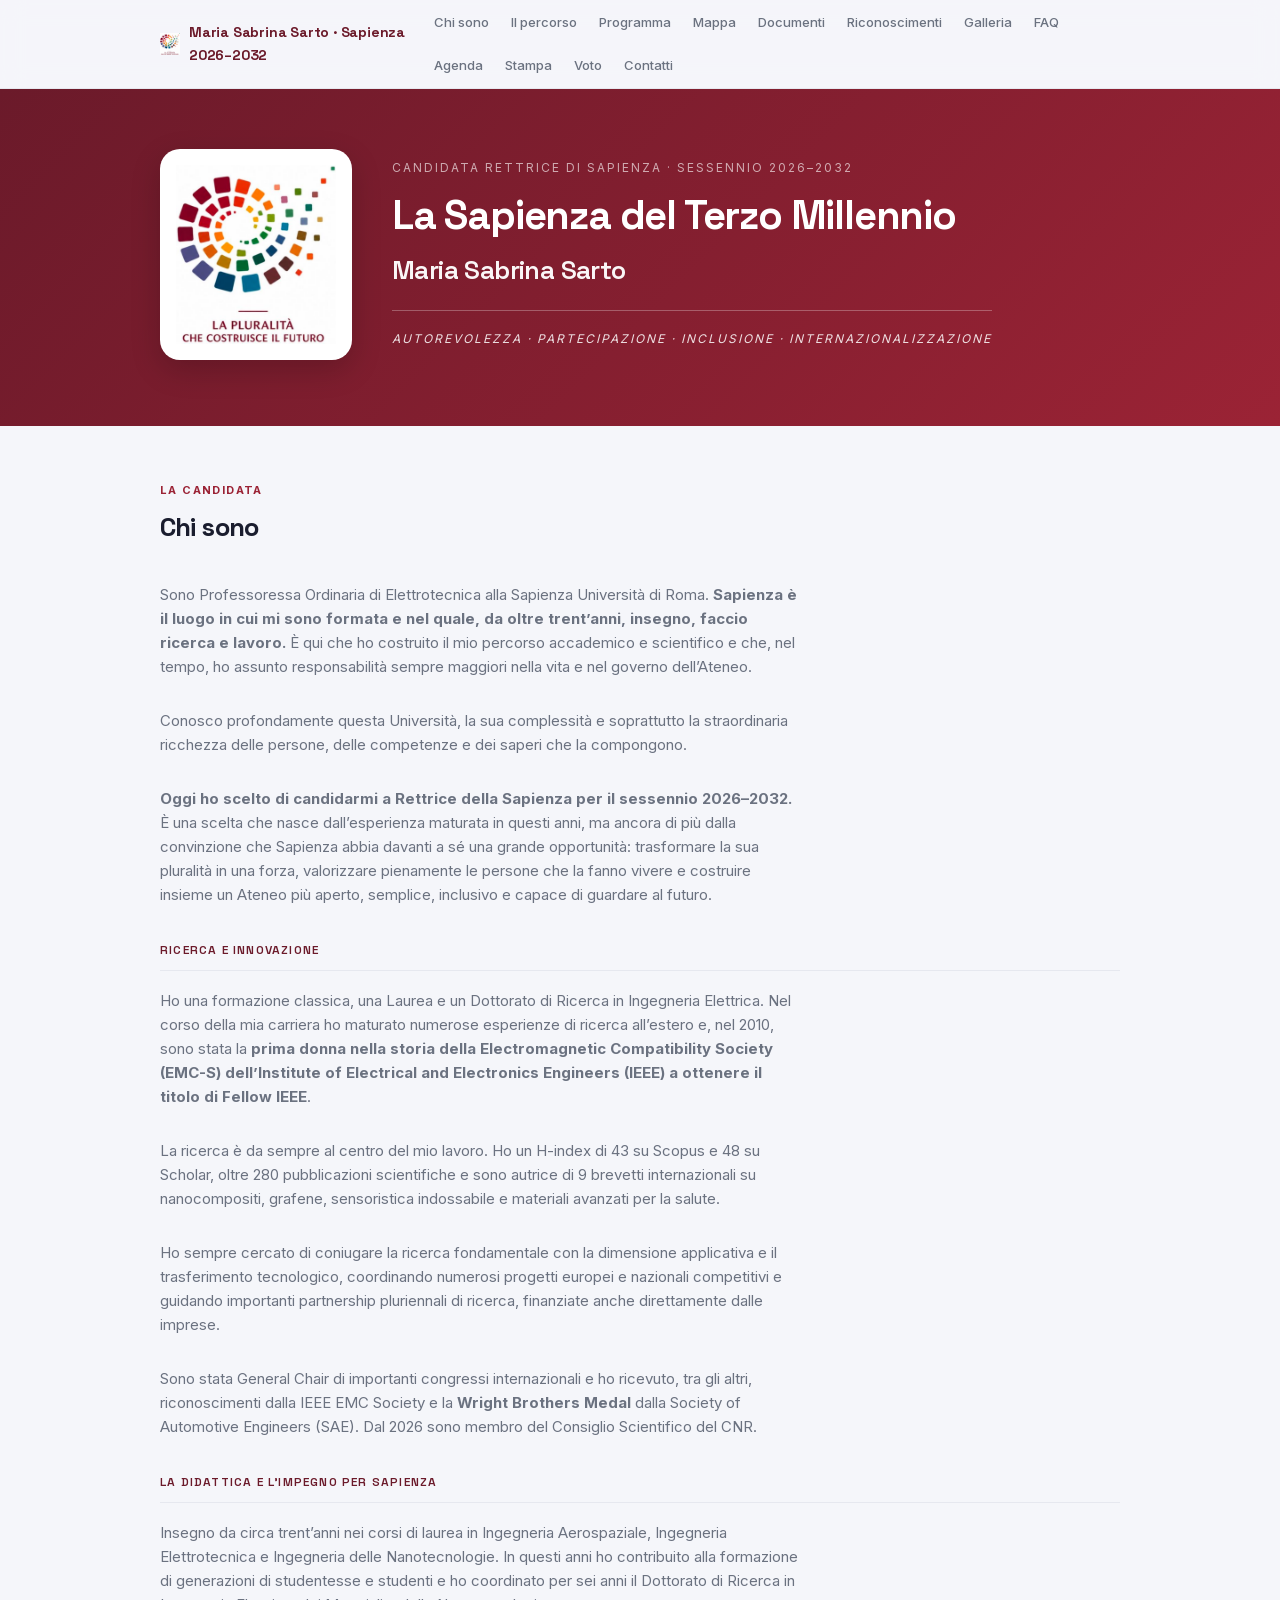
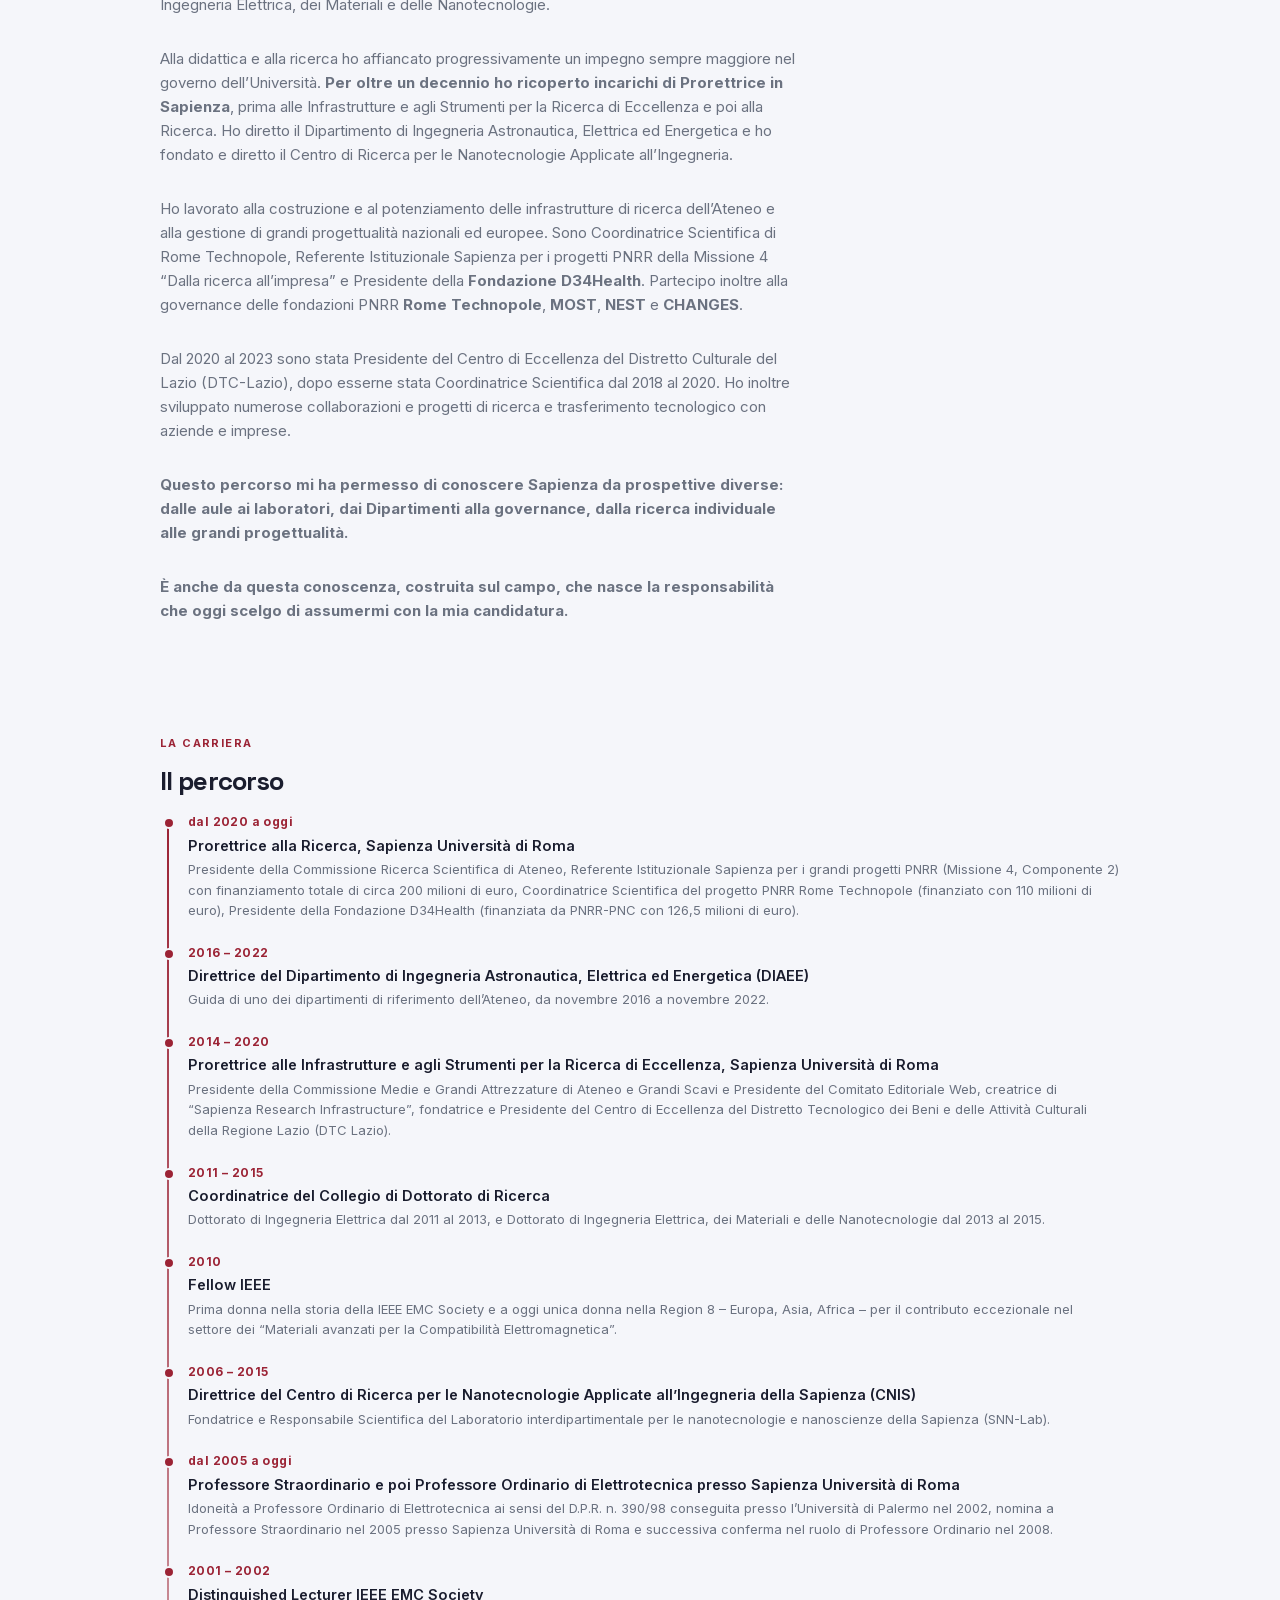
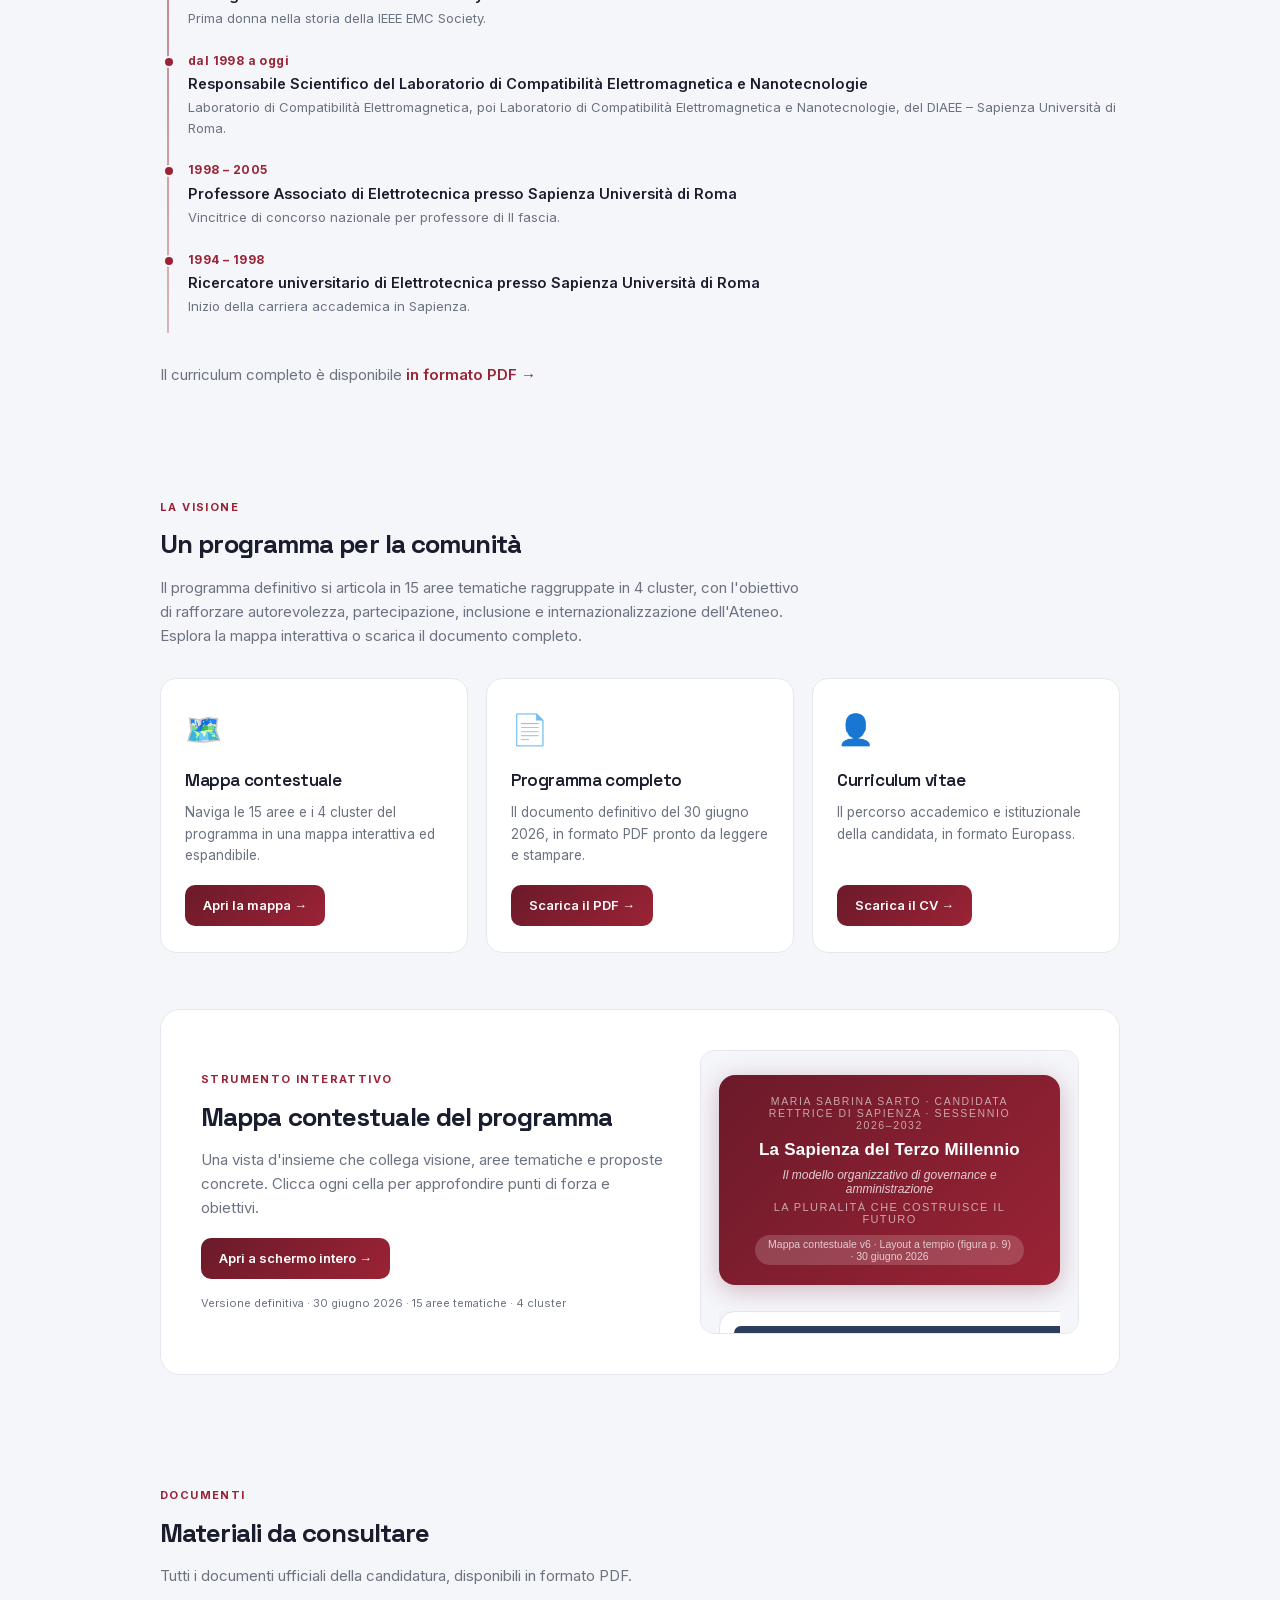
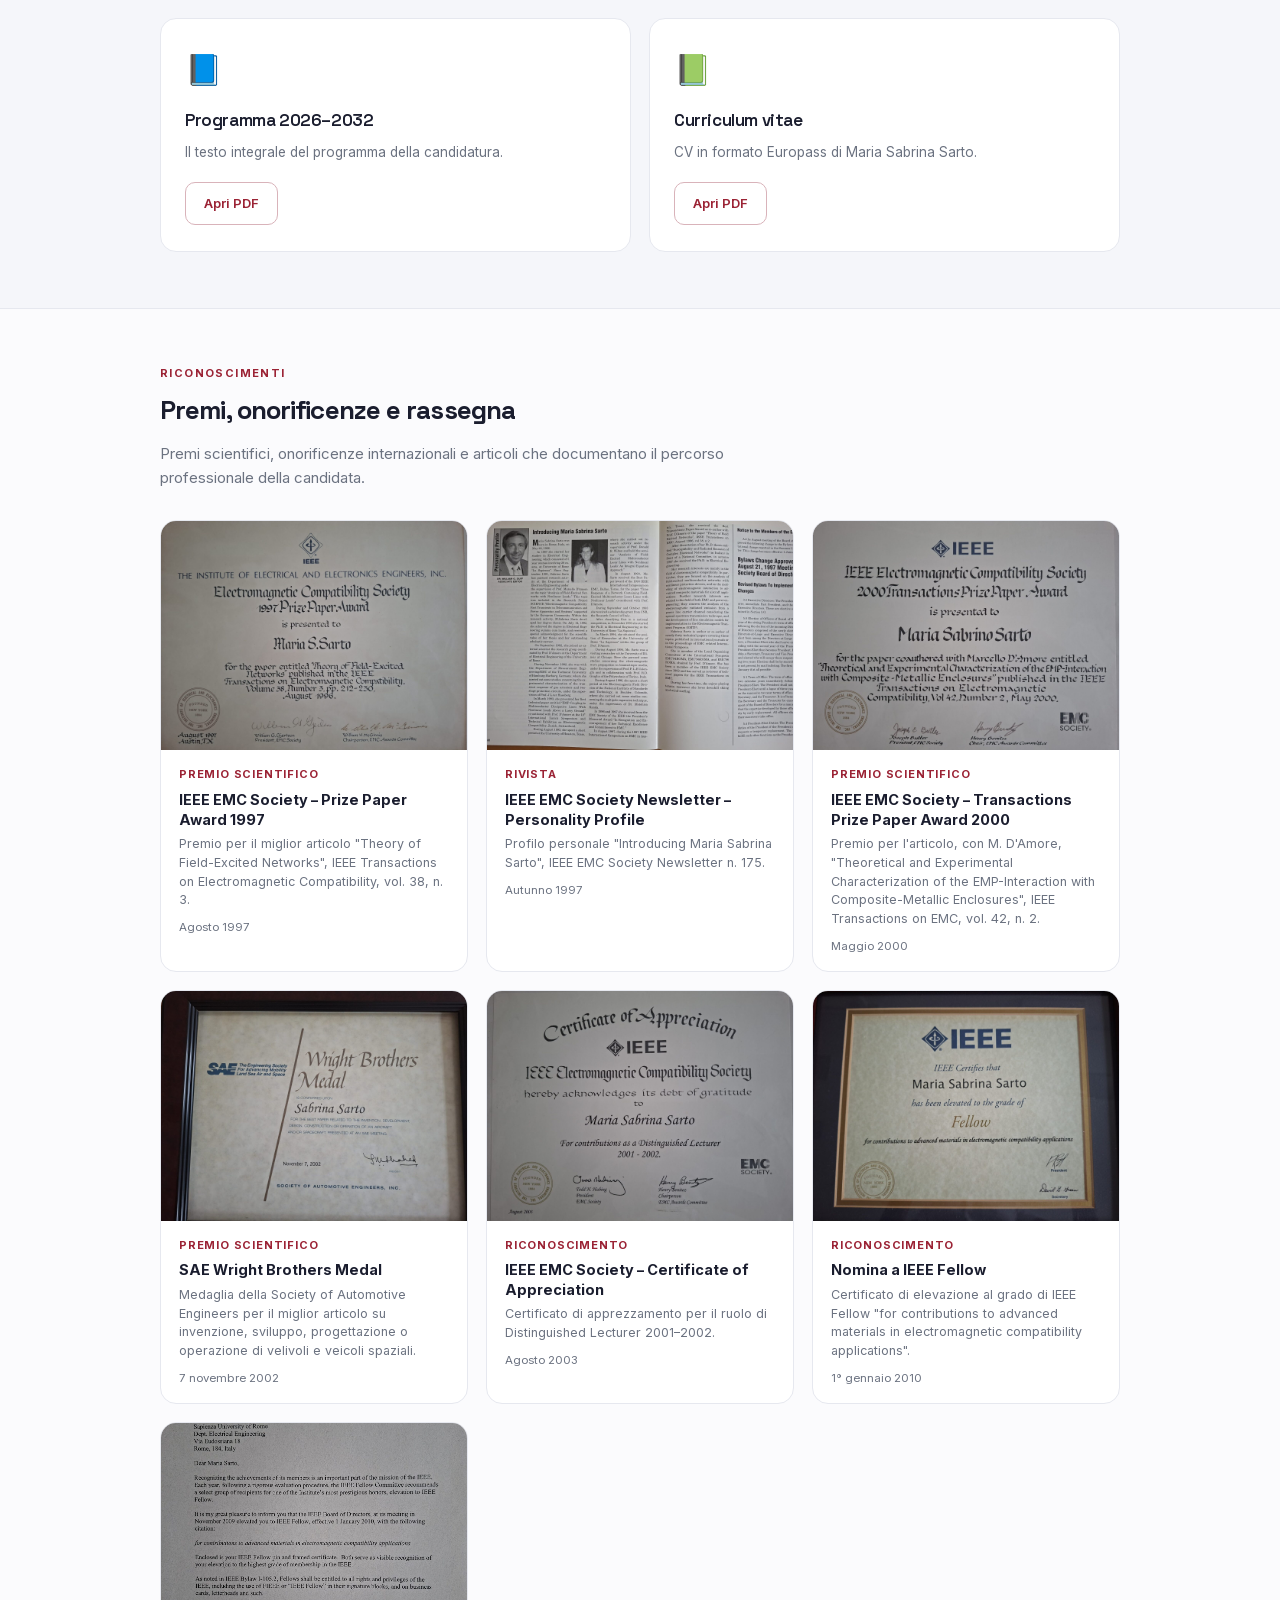
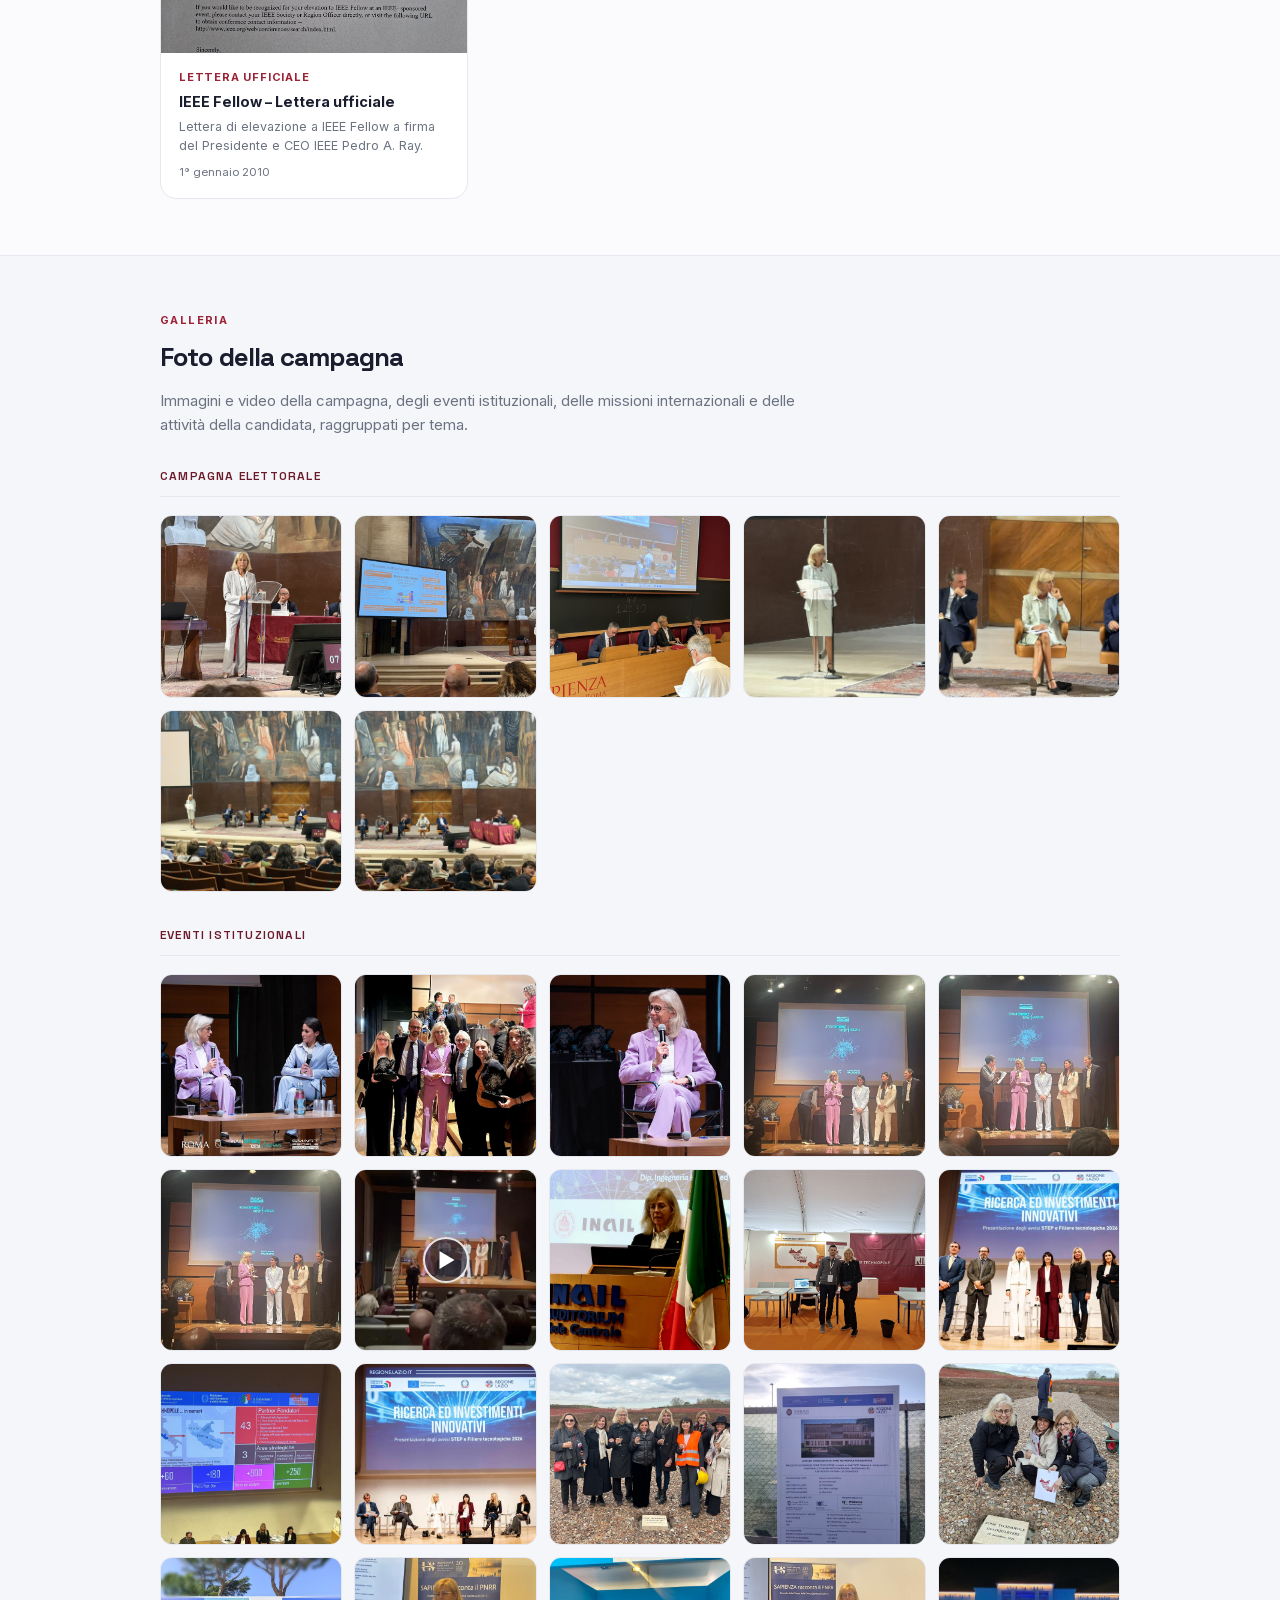
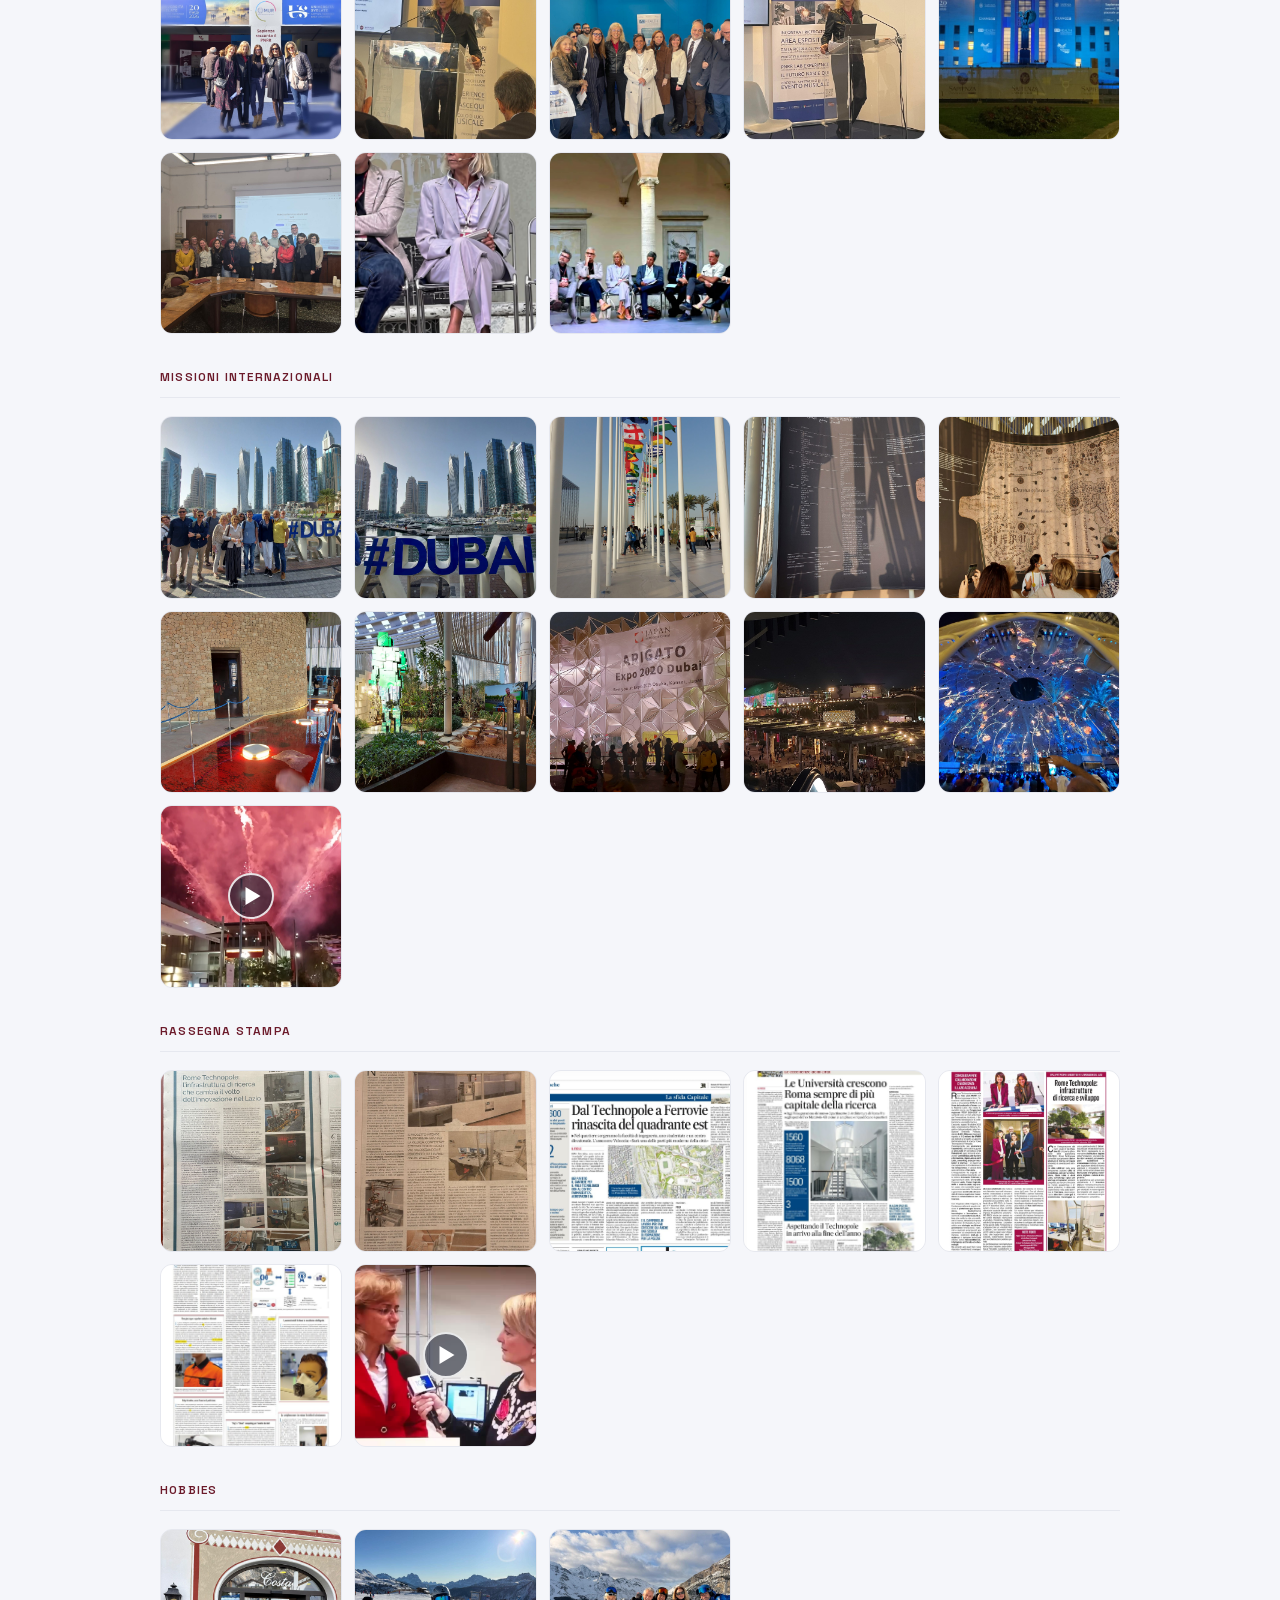
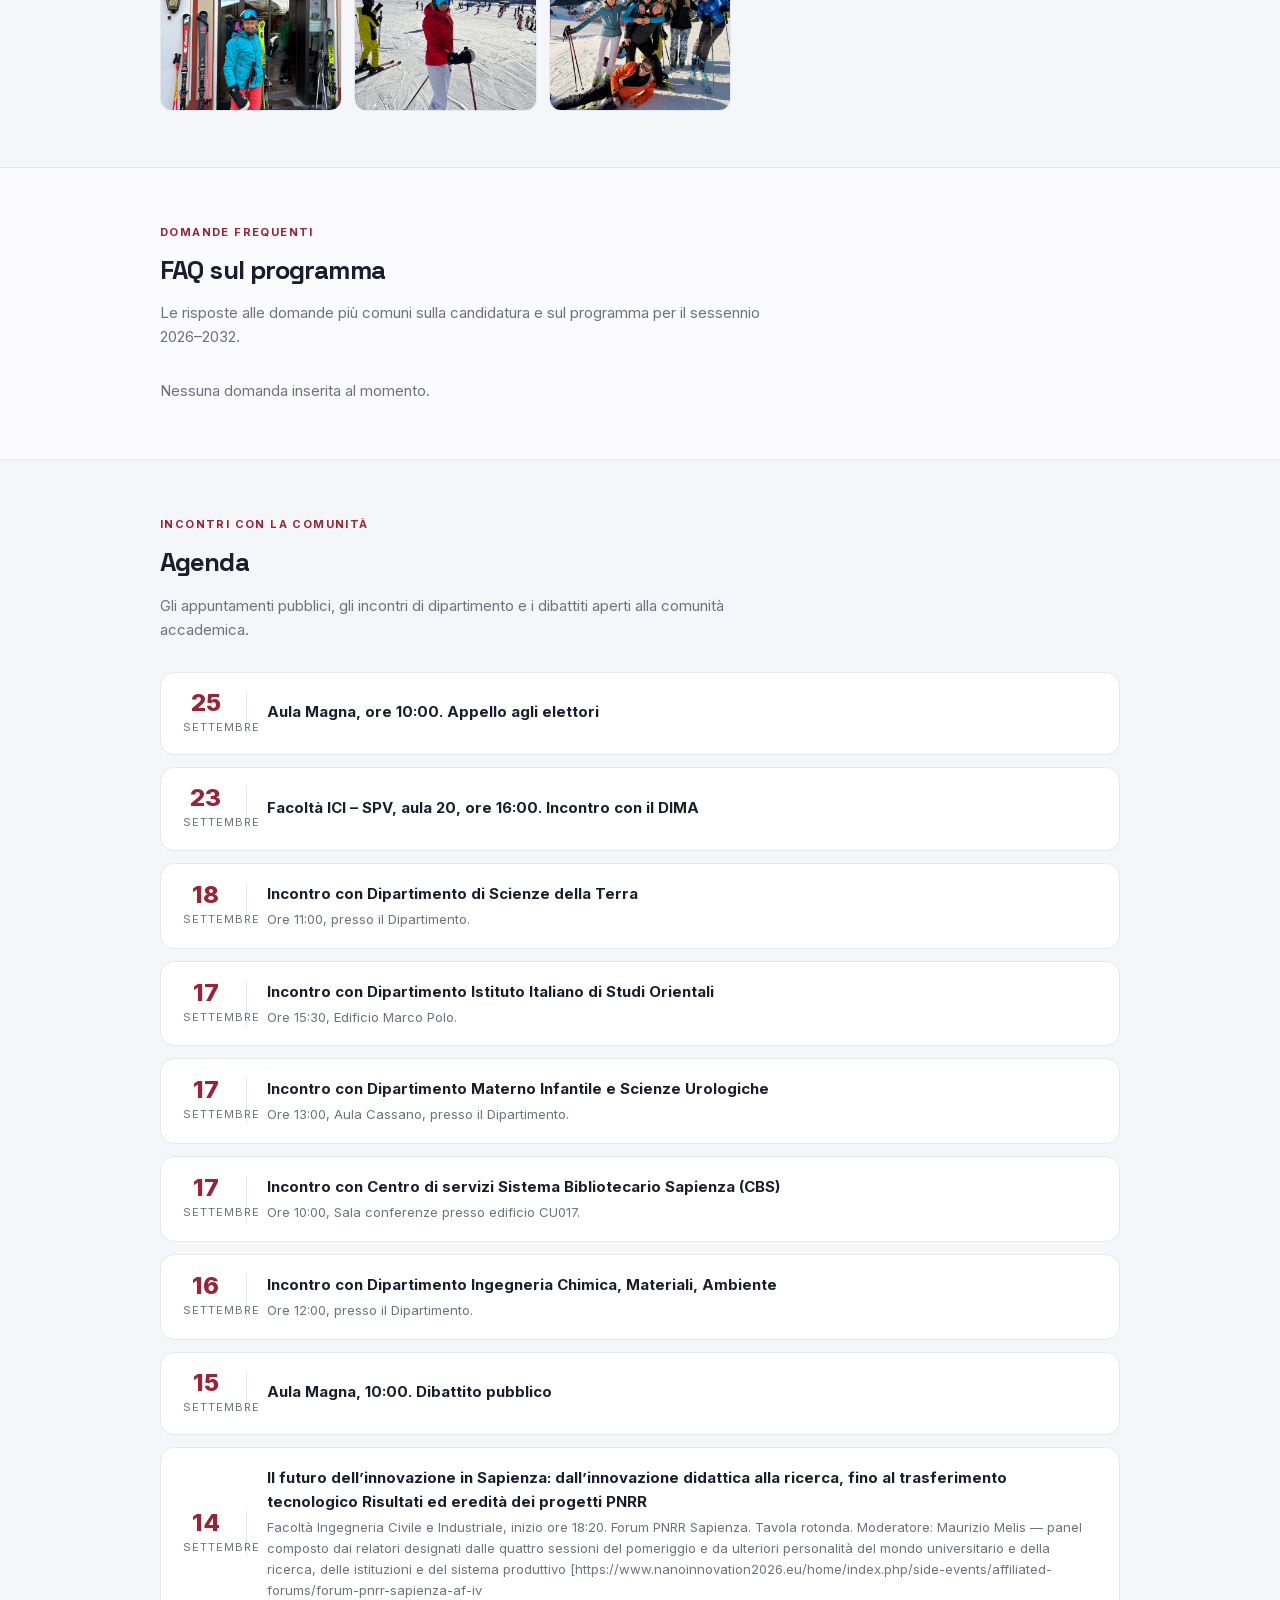
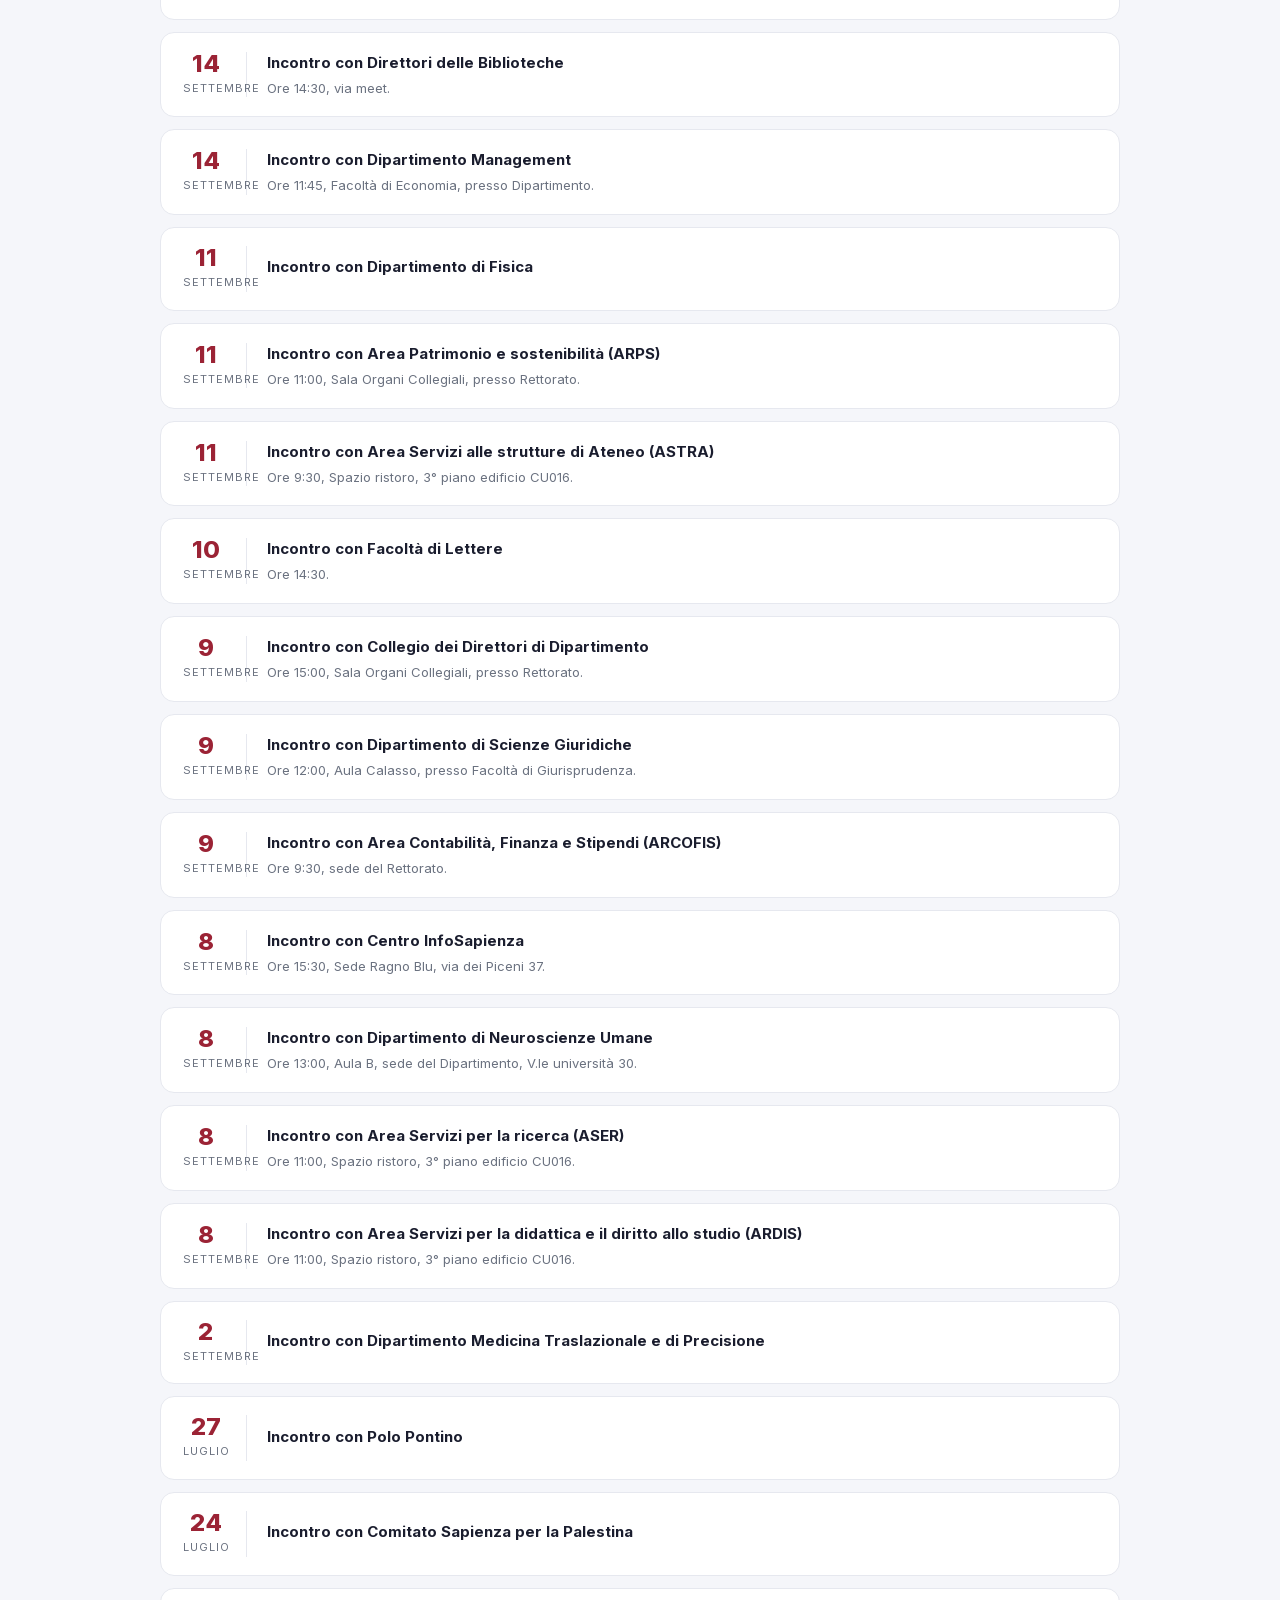
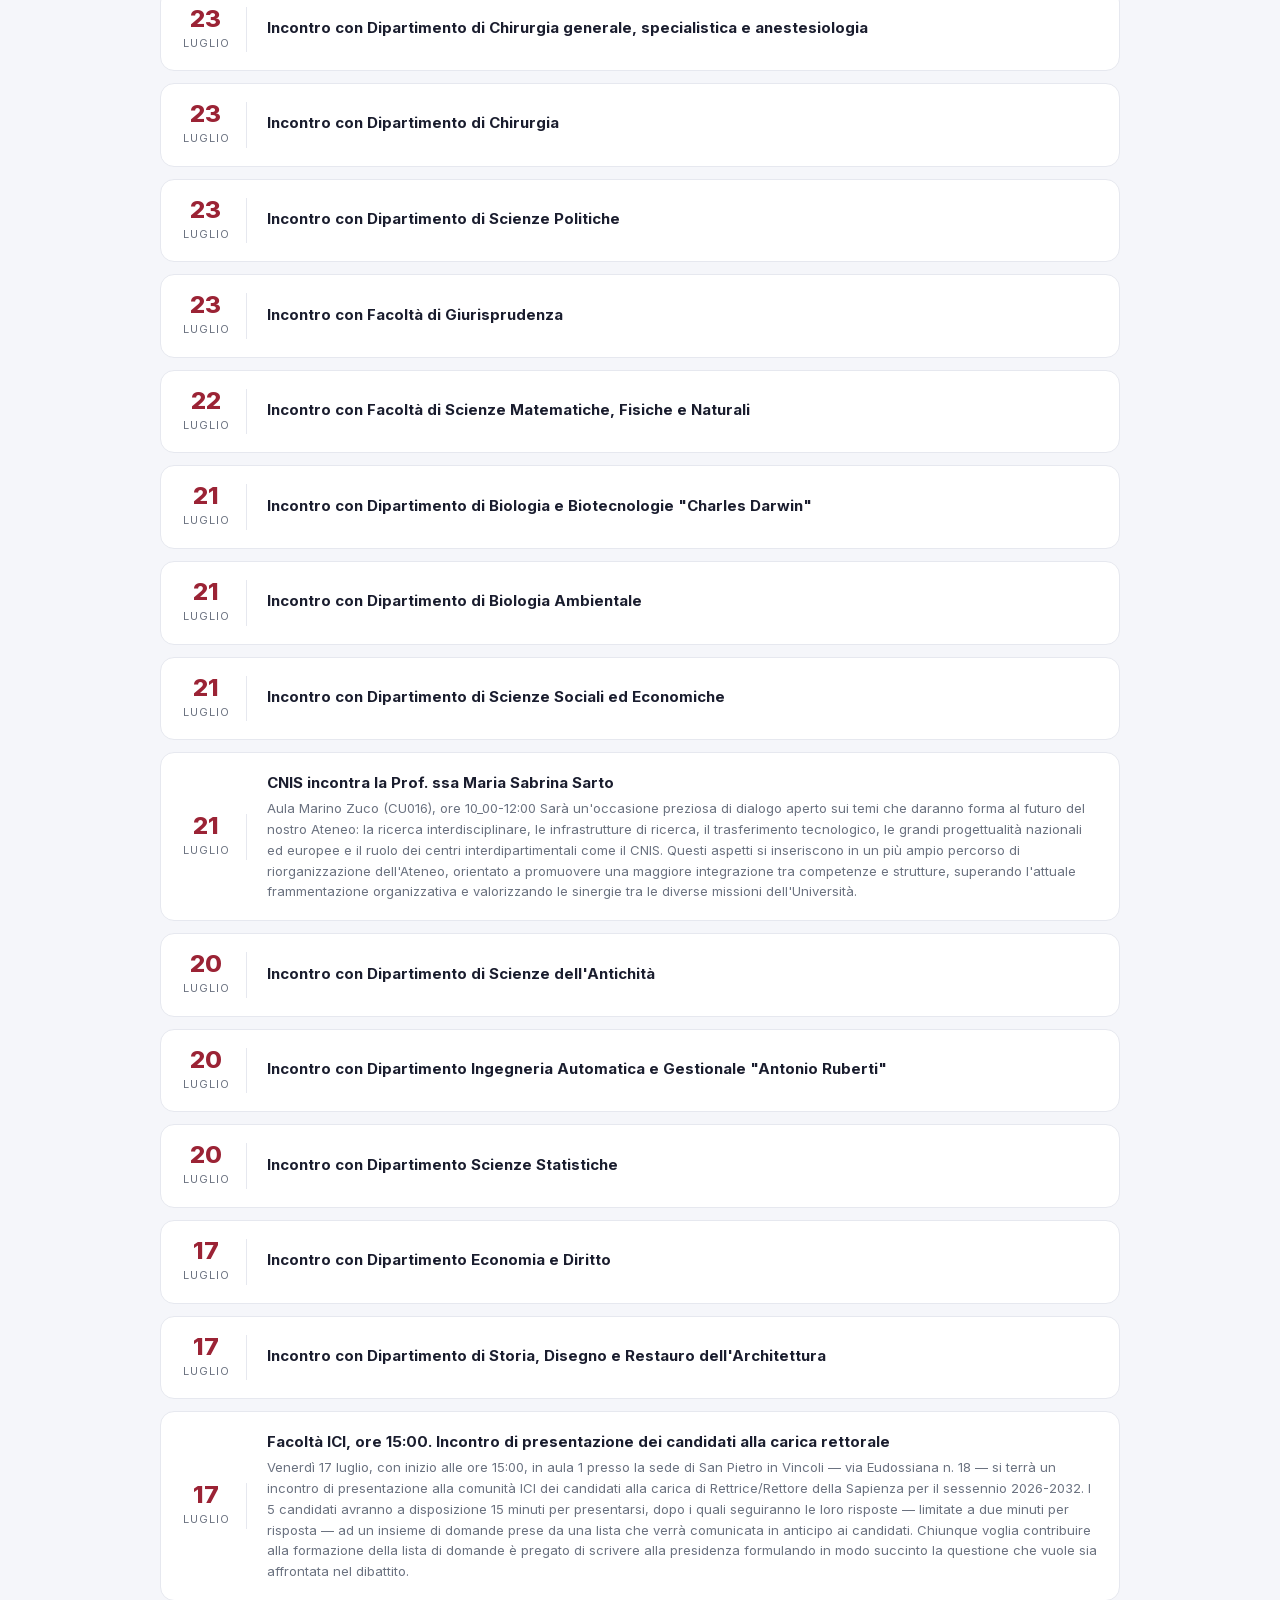
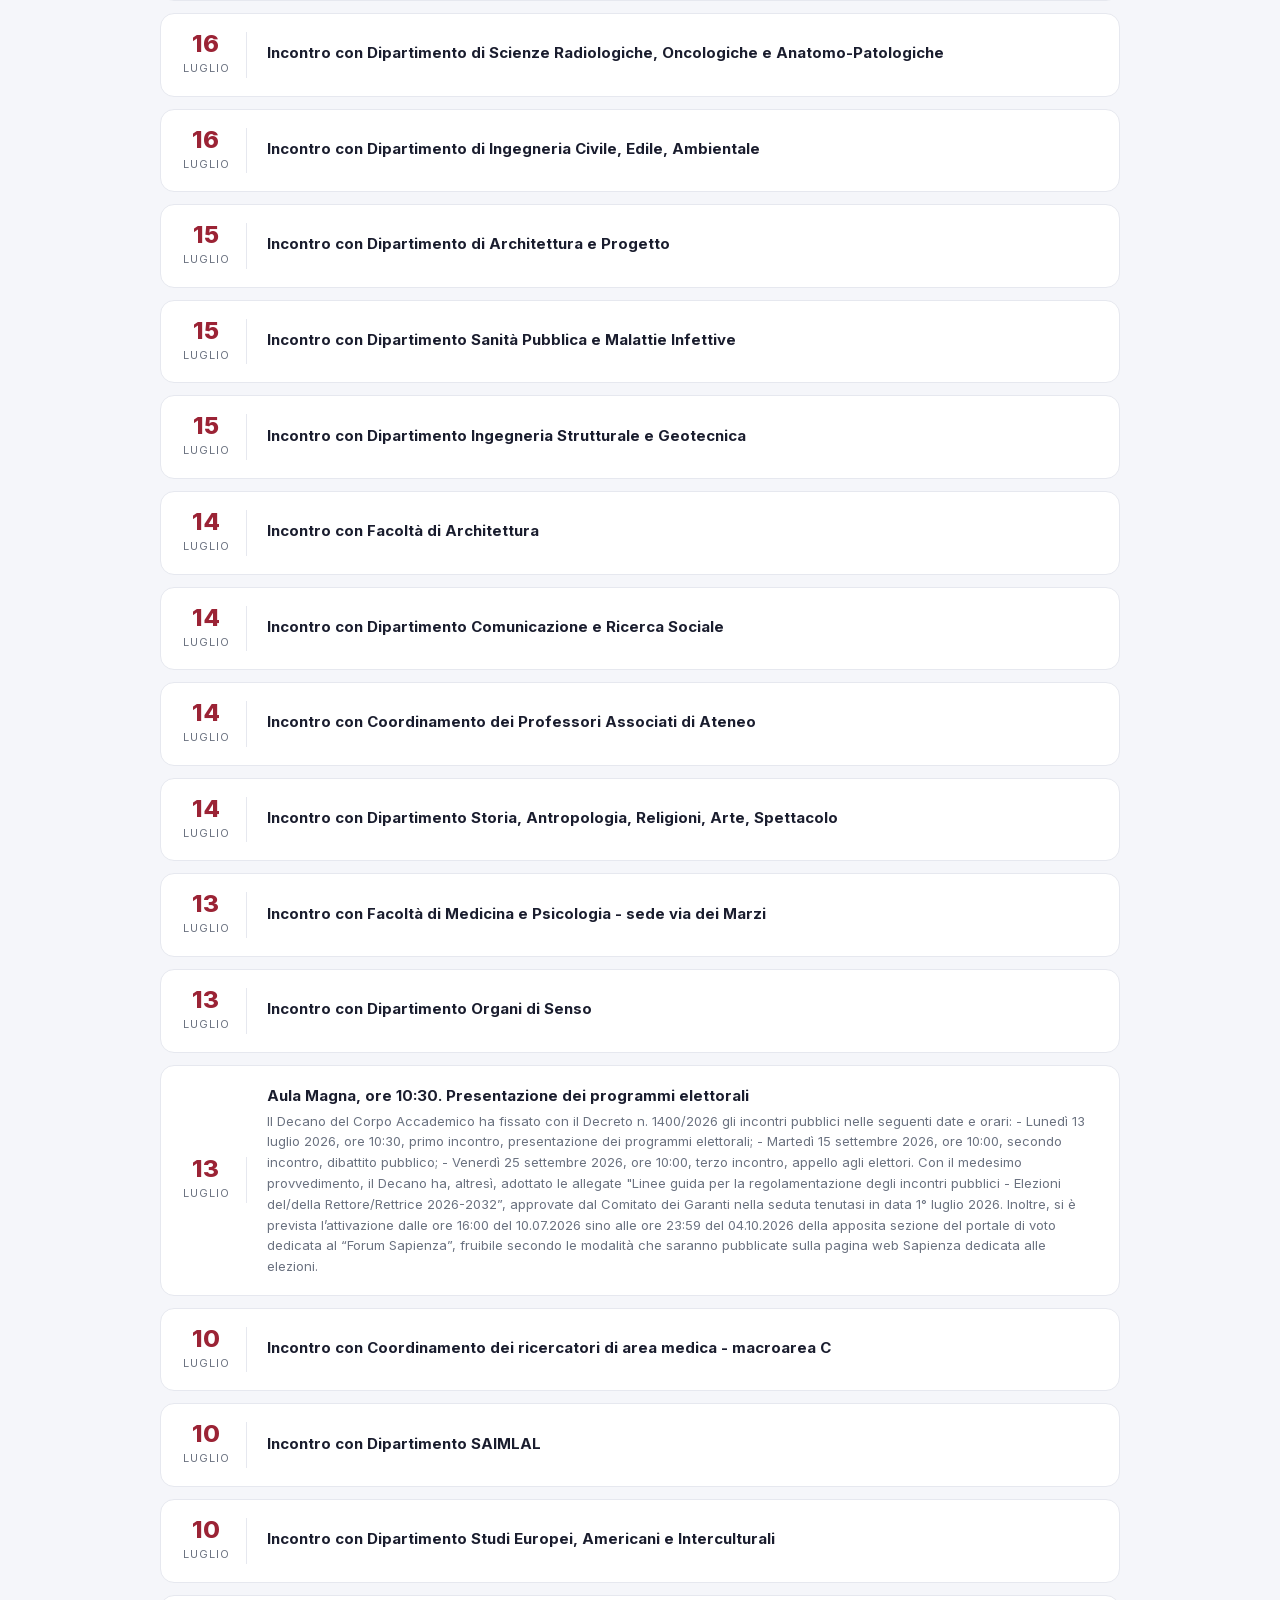
==== commit 7883d03f: "Ripristina i link ai PDF spostati; aggiunge l'articolo di Repubblica del 24 settembre" ====
--- a/index.html
+++ b/index.html
@@ -609,7 +609,7 @@
     <div class="section-eyebrow">Media</div>
     <h2 class="section-title">Rassegna stampa</h2>
     <p class="section-lead">Interviste, comunicati e articoli sulla candidatura.</p>
-    <div class="press-grid" id="press-grid"><!--STATIC:press-grid:START--><div class="press-item"><a class="press-link" href="https://www.romatoday.it/politica/sapienza-elezioni-rettore-candidati.html" target="_blank" rel="noopener" aria-label="La Sapienza, sfida a 5 per la poltrona di rettore. Dal nuovo Umberto I al caroaffitti: i dossier al centro"></a><div class="src">RomaToday</div><h4>La Sapienza, sfida a 5 per la poltrona di rettore. Dal nuovo Umberto I al caroaffitti: i dossier al centro</h4><div class="date">16 settembre 2026</div><a class="press-pdf" href="documenti/romatoday-16-settembre-2026.pdf" target="_blank" rel="noopener">Leggi l’articolo in PDF →</a></div><div class="press-item"><a class="press-link" href="https://www.nanoinnovation2026.eu/home/index.php/side-events/affiliated-forums/forum-pnrr-sapienza-af-iv" target="_blank" rel="noopener" aria-label="Forum PNRR Sapienza – Tavola rotonda “Il futuro dell’innovazione in Sapienza: dall’innovazione didattica alla ricerca, fino al trasferimento tecnologico”, moderata da Maurizio Melis"></a><div class="src">NanoInnovation 2026</div><h4>Forum PNRR Sapienza – Tavola rotonda “Il futuro dell’innovazione in Sapienza: dall’innovazione didattica alla ricerca, fino al trasferimento tecnologico”, moderata da Maurizio Melis</h4><div class="date">14 settembre 2026, ore 18:00</div><a class="press-pdf" href="documenti/forum-pnrr-sapienza-nanoinnovation-14-settembre-2026.pdf" target="_blank" rel="noopener">Leggi l’articolo in PDF →</a></div><div class="press-item"><a class="press-link" href="https://roma.repubblica.it/cronaca/2026/09/13/news/maria_sabrina_sarto_intervista_rettore_sapienza_elezioni-425582262/" target="_blank" rel="noopener" aria-label="I candidati a rettore, Maria Sabrina Sarto: “Alla Sapienza meno burocrazia e più risorse per ricerca”"></a><div class="src">la Repubblica Roma</div><h4>I candidati a rettore, Maria Sabrina Sarto: “Alla Sapienza meno burocrazia e più risorse per ricerca”</h4><div class="date">13 settembre 2026</div><a class="press-pdf" href="documenti/repubblica-roma-13-settembre-2026.pdf" target="_blank" rel="noopener">Leggi l’articolo in PDF →</a></div><div class="press-item"><a class="press-link" href="https://www.ilmessaggero.it/roma/centro_storico/roma_sapienza_candidati_rettore_programmi-9649760.html" target="_blank" rel="noopener" aria-label="Roma, Sapienza: candidati rettore e programmi"></a><div class="src">Il Messaggero</div><h4>Roma, Sapienza: candidati rettore e programmi</h4><div class="date">14 luglio 2026</div></div><div class="press-item"><a class="press-link" href="https://roma.corriere.it/notizie/cronaca/26_luglio_14/sapienza-cinque-candidati-alla-carica-di-rettore-per-i-prossimi-sei-anni-i-nomi-i-programmi-722f85e4-390b-4402-9c9b-b9fb26134xlk.shtml" target="_blank" rel="noopener" aria-label="Elezioni alla Sapienza, cinque candidati alla carica di rettore per i prossimi sei anni: i nomi, i programmi"></a><div class="src">Corriere della Sera</div><h4>Elezioni alla Sapienza, cinque candidati alla carica di rettore per i prossimi sei anni: i nomi, i programmi</h4><div class="date">14 luglio 2026</div></div><div class="press-item"><a class="press-link" href="https://www.youtube.com/watch?v=I5osSxUaASA" target="_blank" rel="noopener" aria-label="Elezioni del/della Rettore/Rettrice 2026/2032 – Presentazione dei candidati"></a><div class="src">Sapienza Video Istituzionale</div><h4>Elezioni del/della Rettore/Rettrice 2026/2032 – Presentazione dei candidati</h4><div class="date">13 luglio 2026</div></div><div class="press-item"><a class="press-link" href="https://www.ansa.it/sito/notizie/cronaca/2026/06/25/cinque-i-candidati-alla-successione-di-polimeni-alla-sapienza_b9708cb2-1e63-4cbe-93a8-b608f9e4e812.html" target="_blank" rel="noopener" aria-label="Cinque i candidati alla successione di Polimeni alla Sapienza"></a><div class="src">ANSA</div><h4>Cinque i candidati alla successione di Polimeni alla Sapienza</h4><div class="date">25 giugno 2026</div></div><div class="press-item"><a class="press-link" href="https://www.uniroma1.it/it/pagina/elezioni-rettore-2026" target="_blank" rel="noopener" aria-label="Elezioni del/della Rettore/Rettrice 2026-2032"></a><div class="src">Sapienza Università di Roma</div><h4>Elezioni del/della Rettore/Rettrice 2026-2032</h4><div class="date">19 maggio 2026</div></div><div class="press-item"><a class="press-link" href="https://www.radiosapienza.net/rettorato-sapienza-2026-ufficializzate-date-e-modalita-delle-elezioni/" target="_blank" rel="noopener" aria-label="Rettorato Sapienza 2026: ufficializzate date e modalità delle elezioni"></a><div class="src">RadioSapienza</div><h4>Rettorato Sapienza 2026: ufficializzate date e modalità delle elezioni</h4><div class="date">12 maggio 2026</div></div><div class="press-item"><a class="press-link" href="https://share.google/yuZtqlF5ZgIhaA9YV" target="_blank" rel="noopener" aria-label="Cosa sono i Flagship Projects? "></a><div class="src">YouTube</div><h4>Cosa sono i Flagship Projects? </h4><div class="date">16 gennaio 2024</div></div><div class="press-item"><a class="press-link" href="https://share.google/o3ylKeT69mNgRcDDc" target="_blank" rel="noopener" aria-label="Intervista a MARIA SABRINA SARTO, Coordinatrice del Centro di Eccellenza DTC Lazio"></a><div class="src">Roma Tre Radio (YouTube)</div><h4>Intervista a MARIA SABRINA SARTO, Coordinatrice del Centro di Eccellenza DTC Lazio</h4><div class="date">11 febbraio 2020</div></div><div class="press-item"><a class="press-link" href="https://en.wikipedia.org/wiki/Maria_Sabrina_Sarto" target="_blank" rel="noopener" aria-label="Maria Sabrina Sarto"></a><div class="src">WikiPedia IT</div><h4>Maria Sabrina Sarto</h4><div class="date"></div></div><!--STATIC:press-grid:END--></div>
+    <div class="press-grid" id="press-grid"><!--STATIC:press-grid:START--><div class="press-item"><a class="press-link" href="https://www.repubblica.it/venerdi/2026/09/24/news/sapienza_elezione_nuovo_rettore_candidati-425602777/" target="_blank" rel="noopener" aria-label="Chi guiderà la Sapienza? Cinque candidati e la sfida per l’autonomia"></a><div class="src">la Repubblica</div><h4>Chi guiderà la Sapienza? Cinque candidati e la sfida per l’autonomia</h4><div class="date">24 settembre 2026</div><a class="press-pdf" href="documenti/repubblica-24-settembre-2026.pdf" target="_blank" rel="noopener">Leggi l’articolo in PDF →</a></div><div class="press-item"><a class="press-link" href="https://www.romatoday.it/politica/sapienza-elezioni-rettore-candidati.html" target="_blank" rel="noopener" aria-label="La Sapienza, sfida a 5 per la poltrona di rettore. Dal nuovo Umberto I al caroaffitti: i dossier al centro"></a><div class="src">RomaToday</div><h4>La Sapienza, sfida a 5 per la poltrona di rettore. Dal nuovo Umberto I al caroaffitti: i dossier al centro</h4><div class="date">16 settembre 2026</div><a class="press-pdf" href="documenti/romatoday-16-settembre-2026.pdf" target="_blank" rel="noopener">Leggi l’articolo in PDF →</a></div><div class="press-item"><a class="press-link" href="https://www.nanoinnovation2026.eu/home/index.php/side-events/affiliated-forums/forum-pnrr-sapienza-af-iv" target="_blank" rel="noopener" aria-label="Forum PNRR Sapienza – Tavola rotonda “Il futuro dell’innovazione in Sapienza: dall’innovazione didattica alla ricerca, fino al trasferimento tecnologico”, moderata da Maurizio Melis"></a><div class="src">NanoInnovation 2026</div><h4>Forum PNRR Sapienza – Tavola rotonda “Il futuro dell’innovazione in Sapienza: dall’innovazione didattica alla ricerca, fino al trasferimento tecnologico”, moderata da Maurizio Melis</h4><div class="date">14 settembre 2026, ore 18:00</div><a class="press-pdf" href="documenti/forum-pnrr-sapienza-nanoinnovation-14-settembre-2026.pdf" target="_blank" rel="noopener">Leggi l’articolo in PDF →</a></div><div class="press-item"><a class="press-link" href="https://roma.repubblica.it/cronaca/2026/09/13/news/maria_sabrina_sarto_intervista_rettore_sapienza_elezioni-425582262/" target="_blank" rel="noopener" aria-label="I candidati a rettore, Maria Sabrina Sarto: “Alla Sapienza meno burocrazia e più risorse per ricerca”"></a><div class="src">la Repubblica Roma</div><h4>I candidati a rettore, Maria Sabrina Sarto: “Alla Sapienza meno burocrazia e più risorse per ricerca”</h4><div class="date">13 settembre 2026</div><a class="press-pdf" href="documenti/repubblica-roma-13-settembre-2026.pdf" target="_blank" rel="noopener">Leggi l’articolo in PDF →</a></div><div class="press-item"><a class="press-link" href="https://www.ilmessaggero.it/roma/centro_storico/roma_sapienza_candidati_rettore_programmi-9649760.html" target="_blank" rel="noopener" aria-label="Roma, Sapienza: candidati rettore e programmi"></a><div class="src">Il Messaggero</div><h4>Roma, Sapienza: candidati rettore e programmi</h4><div class="date">14 luglio 2026</div></div><div class="press-item"><a class="press-link" href="https://roma.corriere.it/notizie/cronaca/26_luglio_14/sapienza-cinque-candidati-alla-carica-di-rettore-per-i-prossimi-sei-anni-i-nomi-i-programmi-722f85e4-390b-4402-9c9b-b9fb26134xlk.shtml" target="_blank" rel="noopener" aria-label="Elezioni alla Sapienza, cinque candidati alla carica di rettore per i prossimi sei anni: i nomi, i programmi"></a><div class="src">Corriere della Sera</div><h4>Elezioni alla Sapienza, cinque candidati alla carica di rettore per i prossimi sei anni: i nomi, i programmi</h4><div class="date">14 luglio 2026</div></div><div class="press-item"><a class="press-link" href="https://www.youtube.com/watch?v=I5osSxUaASA" target="_blank" rel="noopener" aria-label="Elezioni del/della Rettore/Rettrice 2026/2032 – Presentazione dei candidati"></a><div class="src">Sapienza Video Istituzionale</div><h4>Elezioni del/della Rettore/Rettrice 2026/2032 – Presentazione dei candidati</h4><div class="date">13 luglio 2026</div></div><div class="press-item"><a class="press-link" href="https://www.ansa.it/sito/notizie/cronaca/2026/06/25/cinque-i-candidati-alla-successione-di-polimeni-alla-sapienza_b9708cb2-1e63-4cbe-93a8-b608f9e4e812.html" target="_blank" rel="noopener" aria-label="Cinque i candidati alla successione di Polimeni alla Sapienza"></a><div class="src">ANSA</div><h4>Cinque i candidati alla successione di Polimeni alla Sapienza</h4><div class="date">25 giugno 2026</div></div><div class="press-item"><a class="press-link" href="https://www.uniroma1.it/it/pagina/elezioni-rettore-2026" target="_blank" rel="noopener" aria-label="Elezioni del/della Rettore/Rettrice 2026-2032"></a><div class="src">Sapienza Università di Roma</div><h4>Elezioni del/della Rettore/Rettrice 2026-2032</h4><div class="date">19 maggio 2026</div></div><div class="press-item"><a class="press-link" href="https://www.radiosapienza.net/rettorato-sapienza-2026-ufficializzate-date-e-modalita-delle-elezioni/" target="_blank" rel="noopener" aria-label="Rettorato Sapienza 2026: ufficializzate date e modalità delle elezioni"></a><div class="src">RadioSapienza</div><h4>Rettorato Sapienza 2026: ufficializzate date e modalità delle elezioni</h4><div class="date">12 maggio 2026</div></div><div class="press-item"><a class="press-link" href="https://share.google/yuZtqlF5ZgIhaA9YV" target="_blank" rel="noopener" aria-label="Cosa sono i Flagship Projects? "></a><div class="src">YouTube</div><h4>Cosa sono i Flagship Projects? </h4><div class="date">16 gennaio 2024</div></div><div class="press-item"><a class="press-link" href="https://share.google/o3ylKeT69mNgRcDDc" target="_blank" rel="noopener" aria-label="Intervista a MARIA SABRINA SARTO, Coordinatrice del Centro di Eccellenza DTC Lazio"></a><div class="src">Roma Tre Radio (YouTube)</div><h4>Intervista a MARIA SABRINA SARTO, Coordinatrice del Centro di Eccellenza DTC Lazio</h4><div class="date">11 febbraio 2020</div></div><div class="press-item"><a class="press-link" href="https://en.wikipedia.org/wiki/Maria_Sabrina_Sarto" target="_blank" rel="noopener" aria-label="Maria Sabrina Sarto"></a><div class="src">WikiPedia IT</div><h4>Maria Sabrina Sarto</h4><div class="date"></div></div><!--STATIC:press-grid:END--></div>
   </div>
 </section>
 
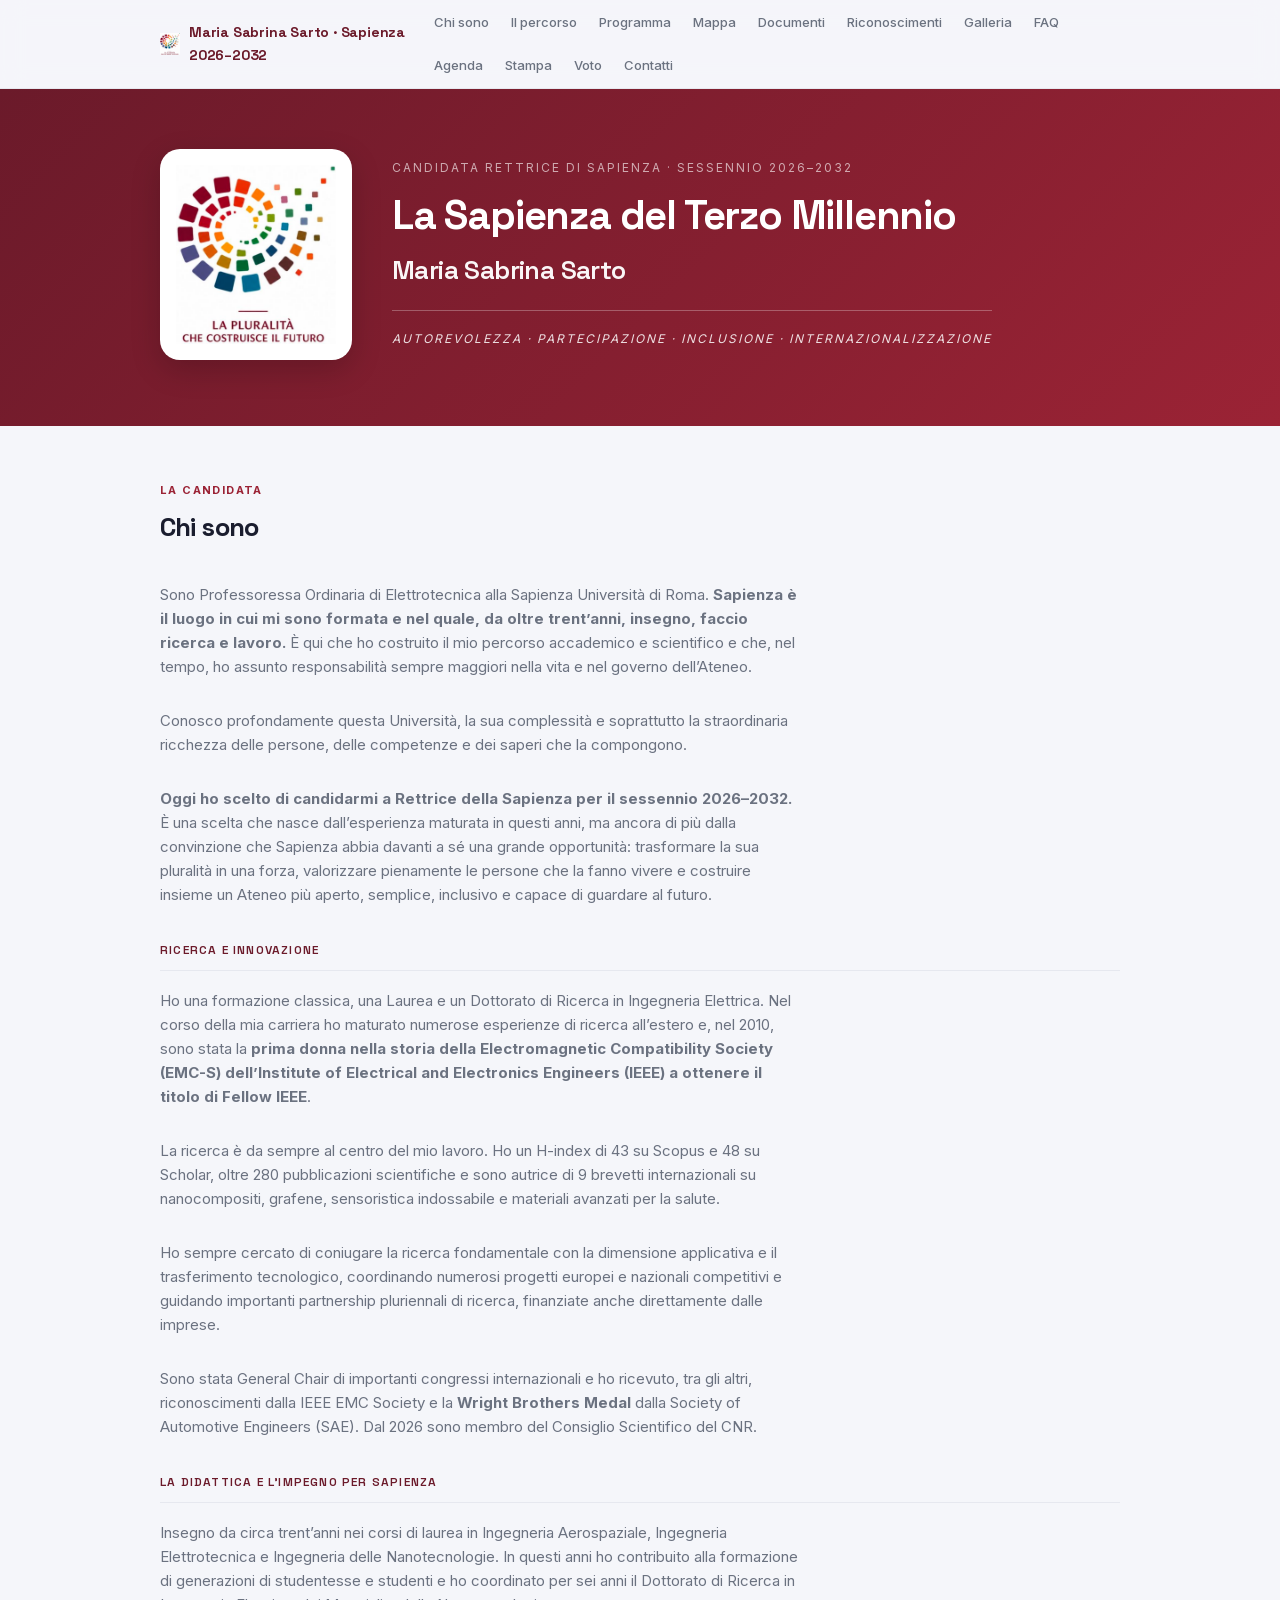
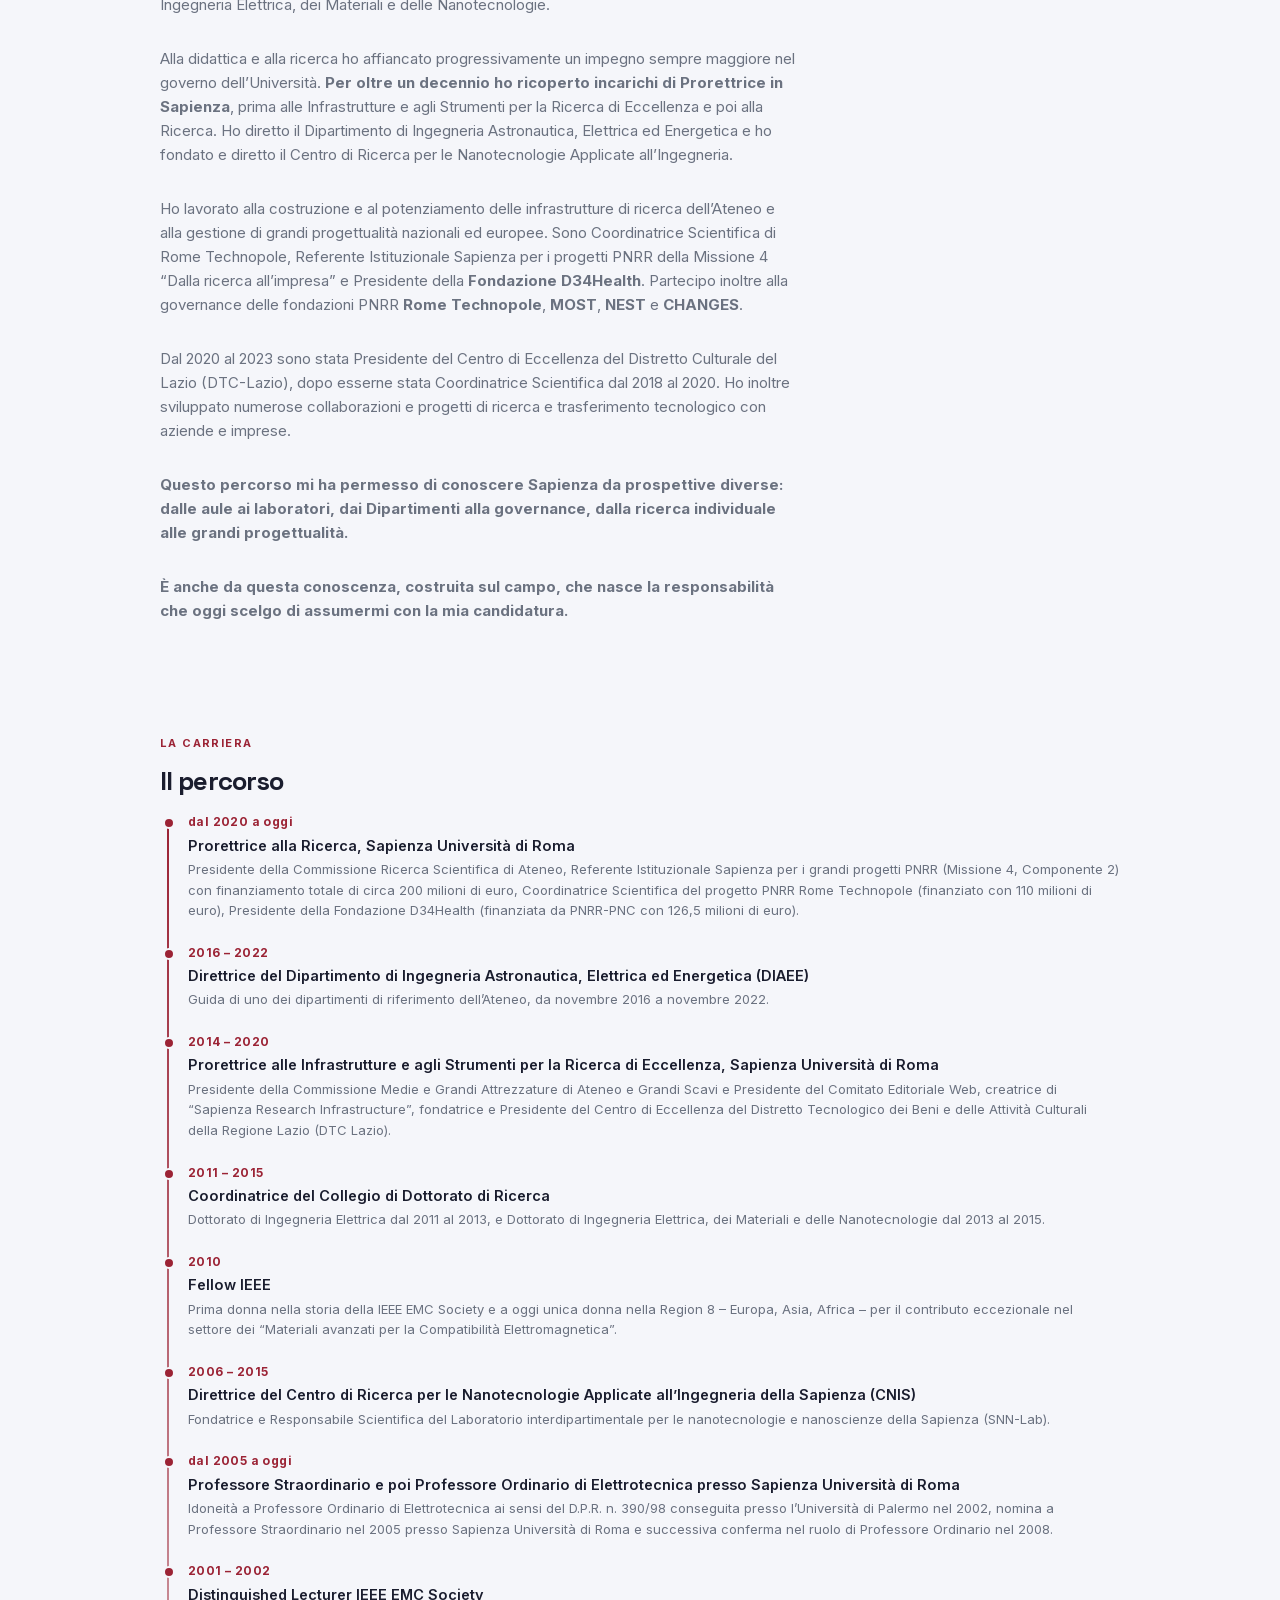
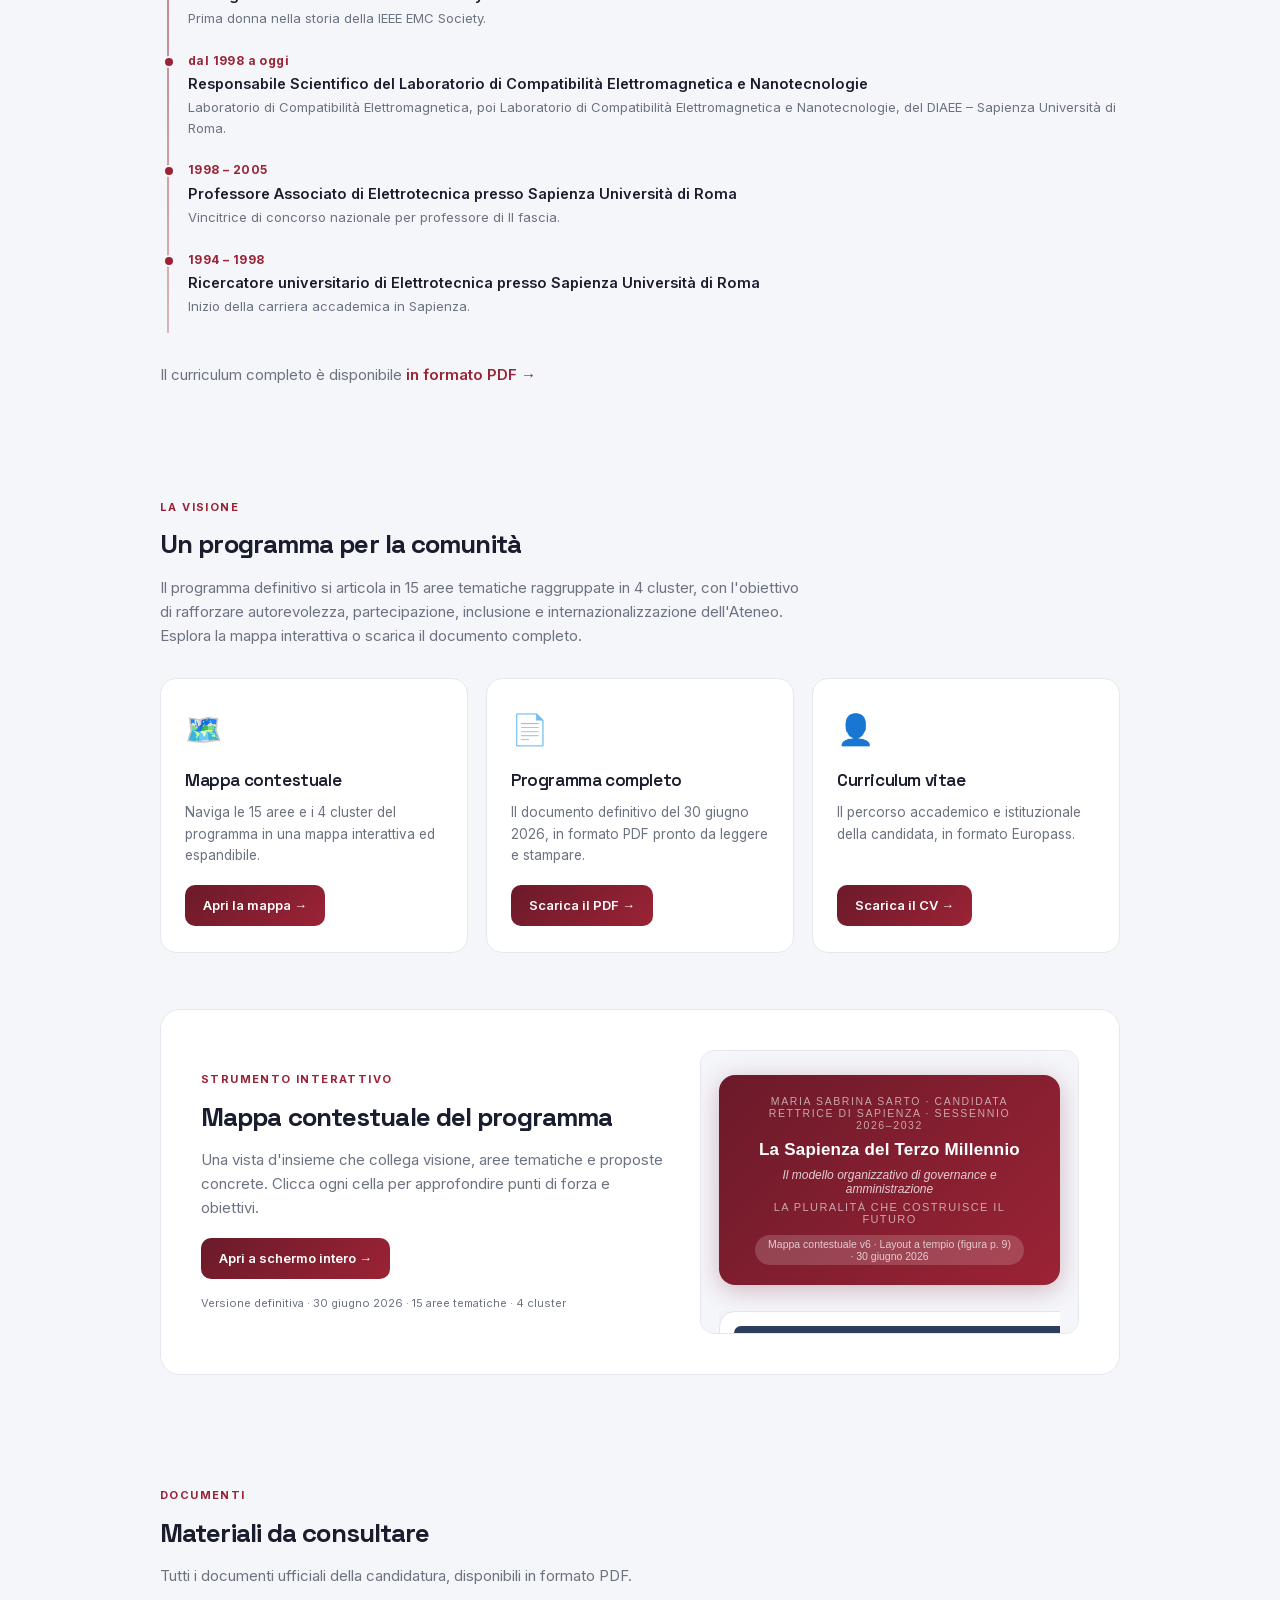
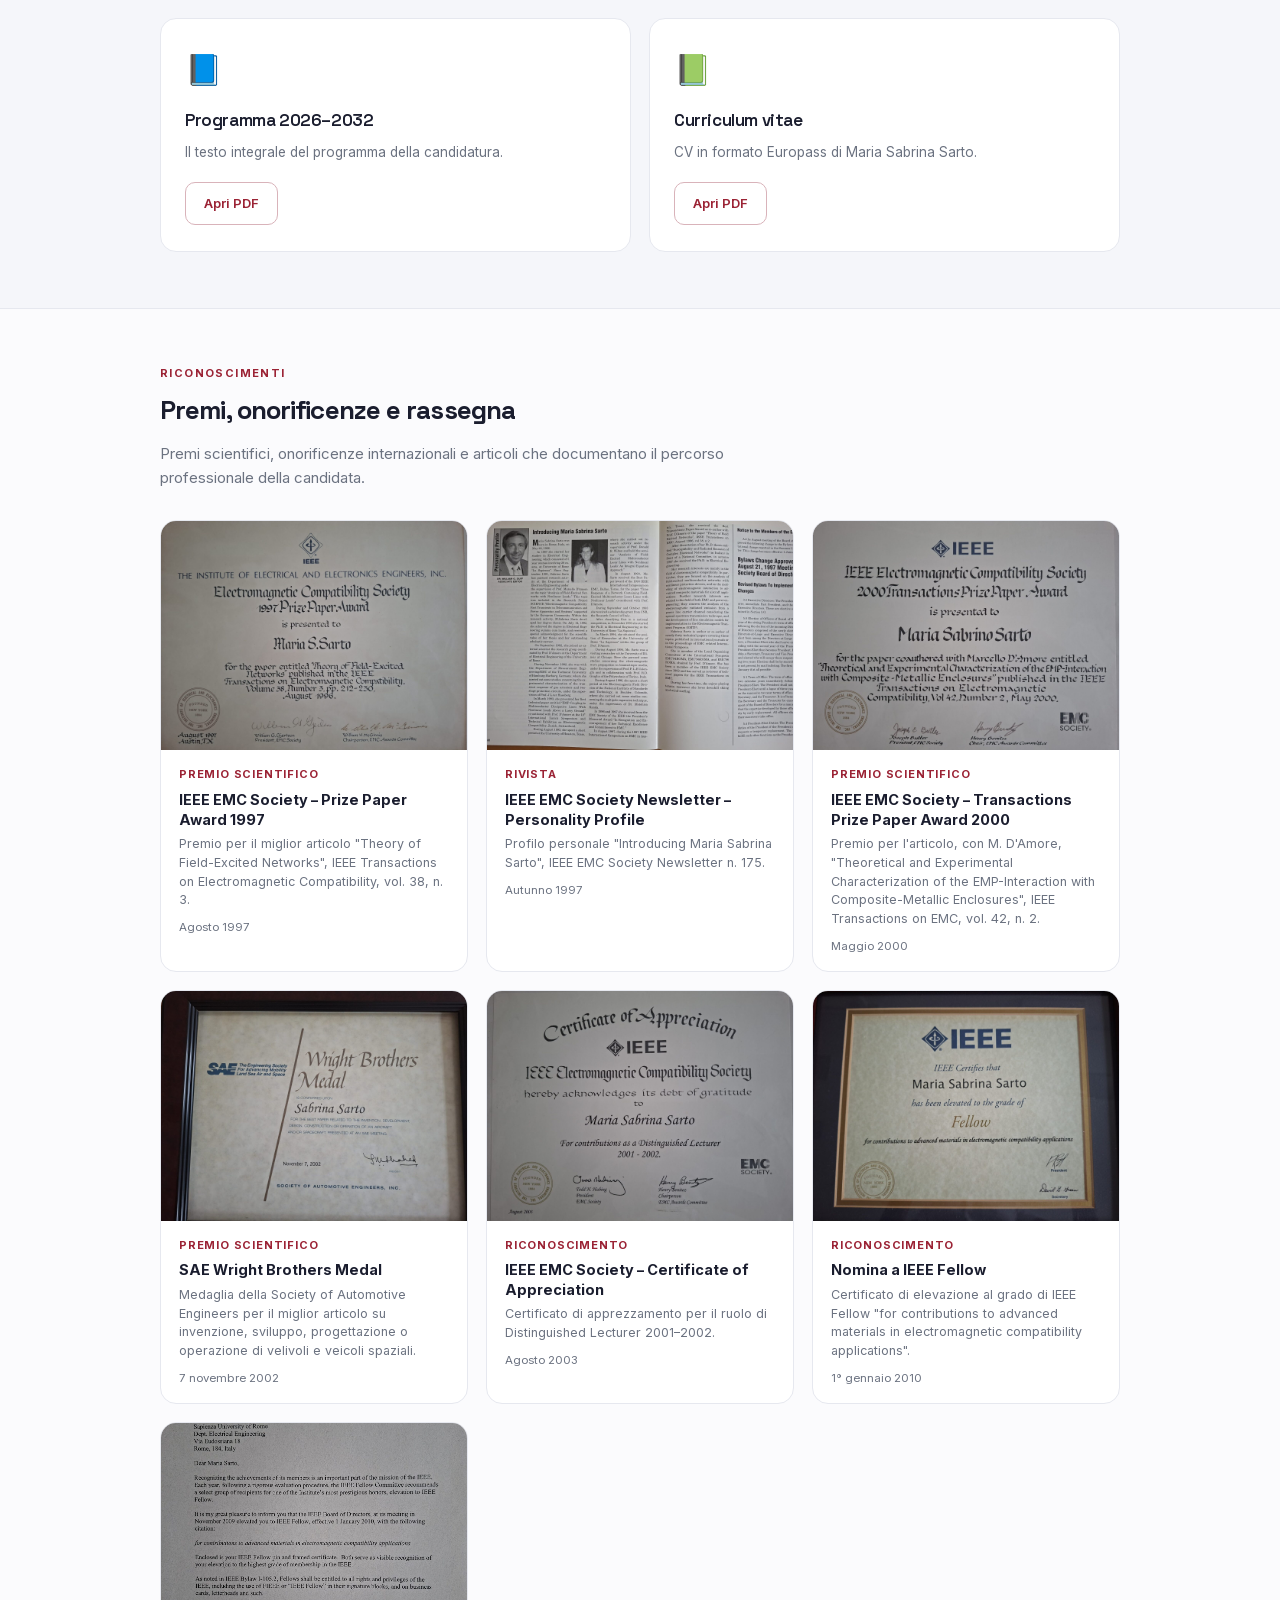
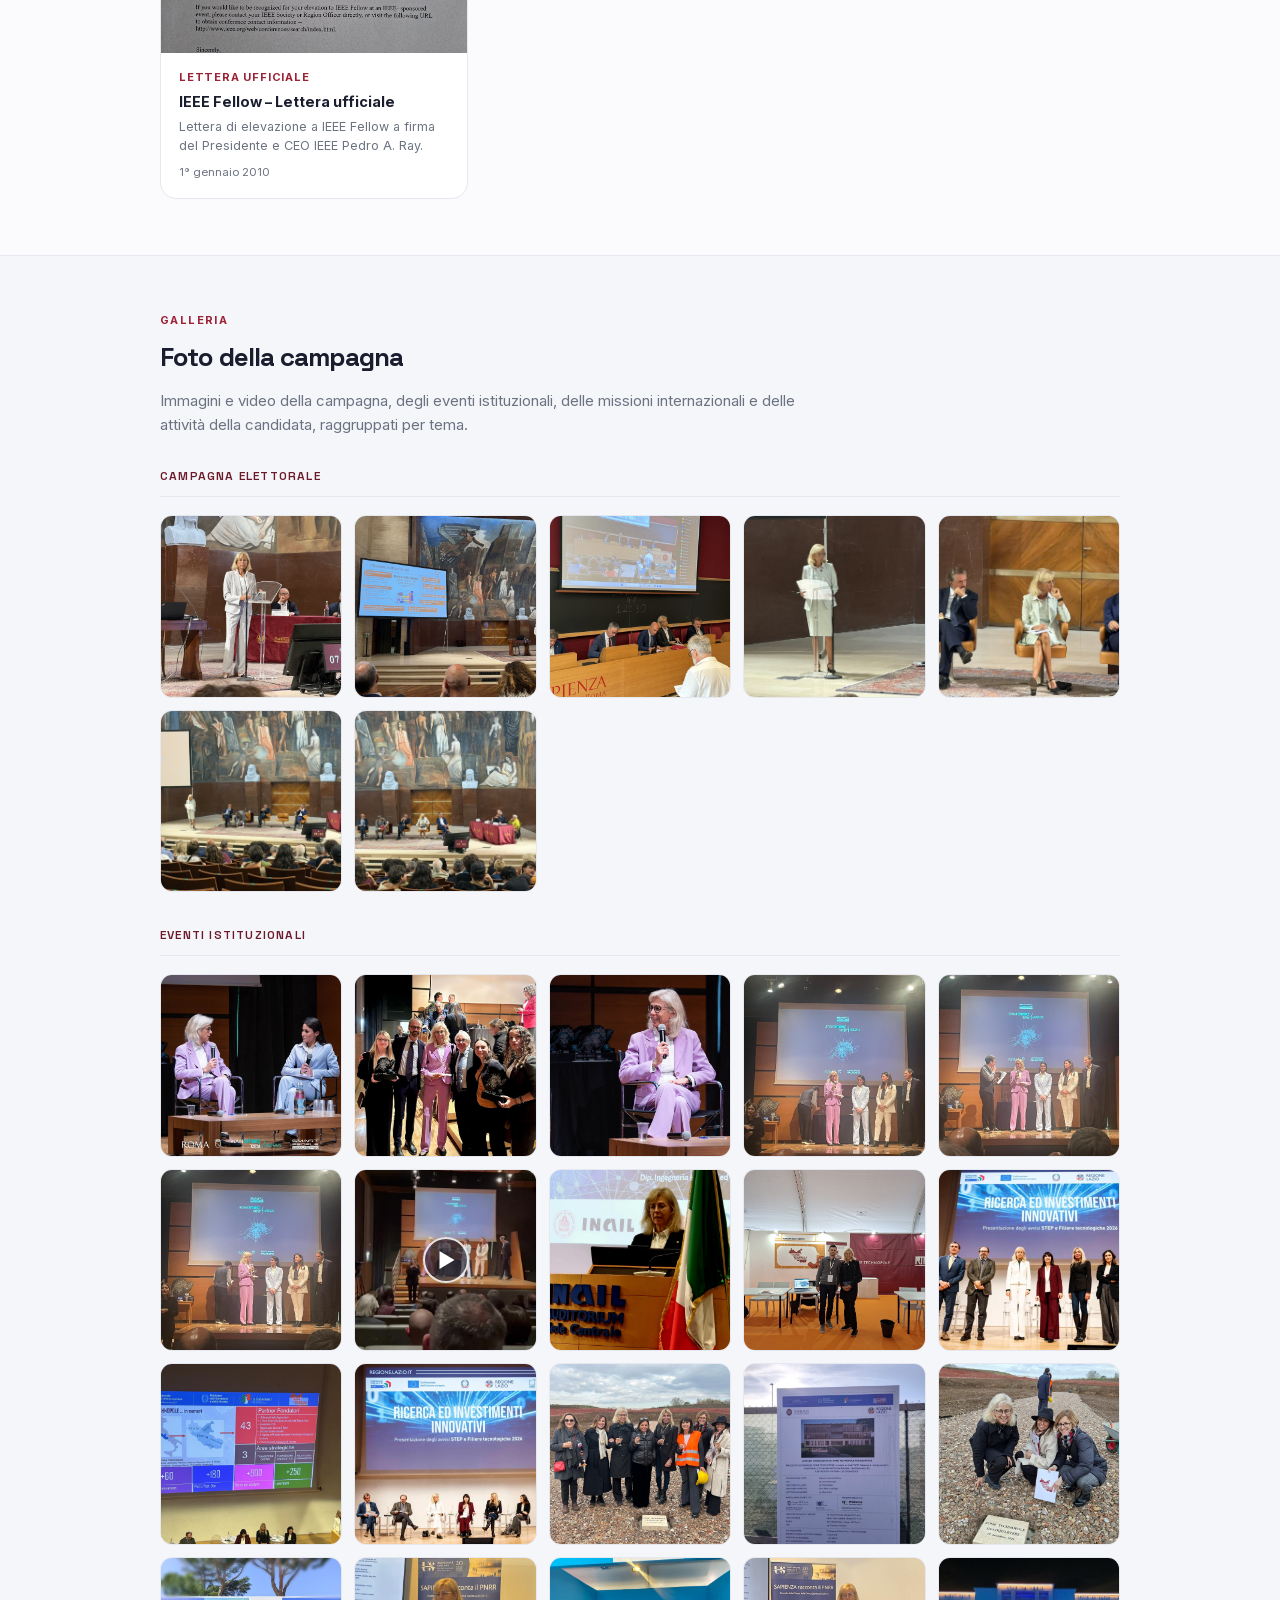
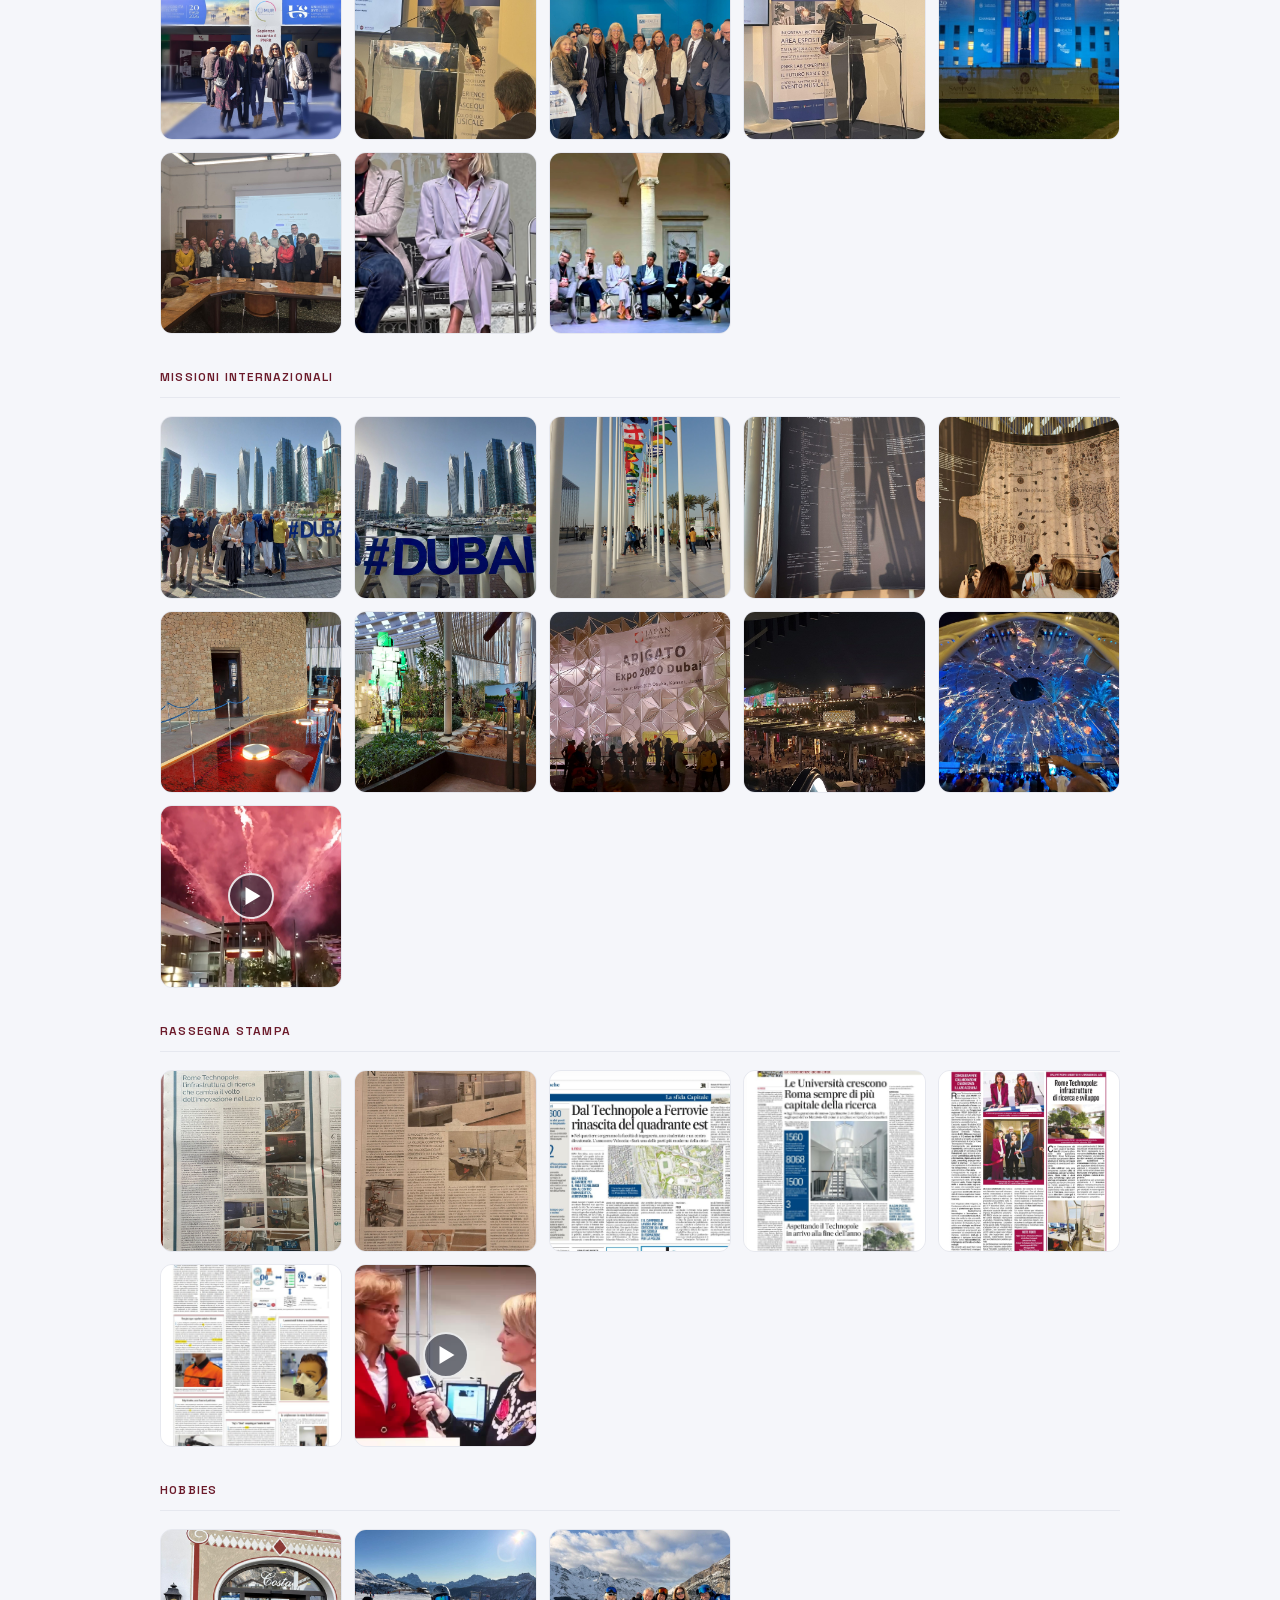
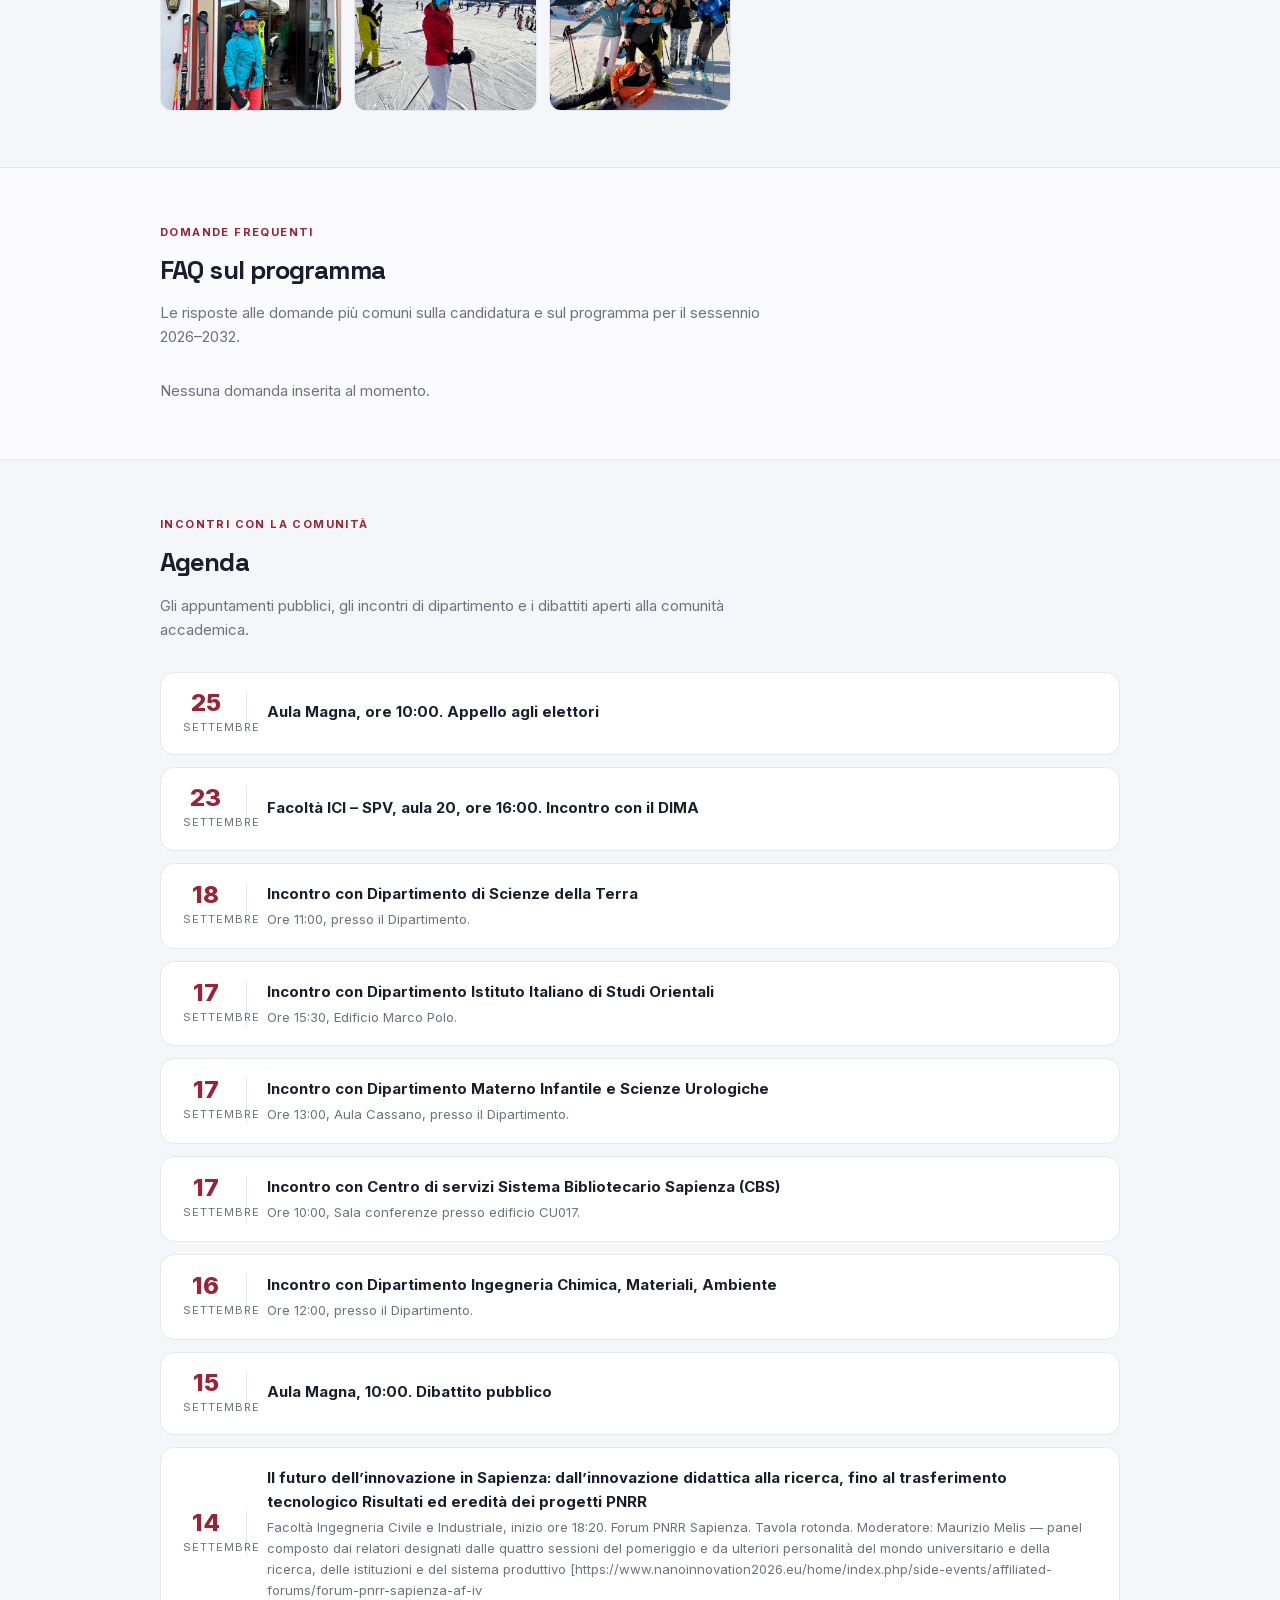
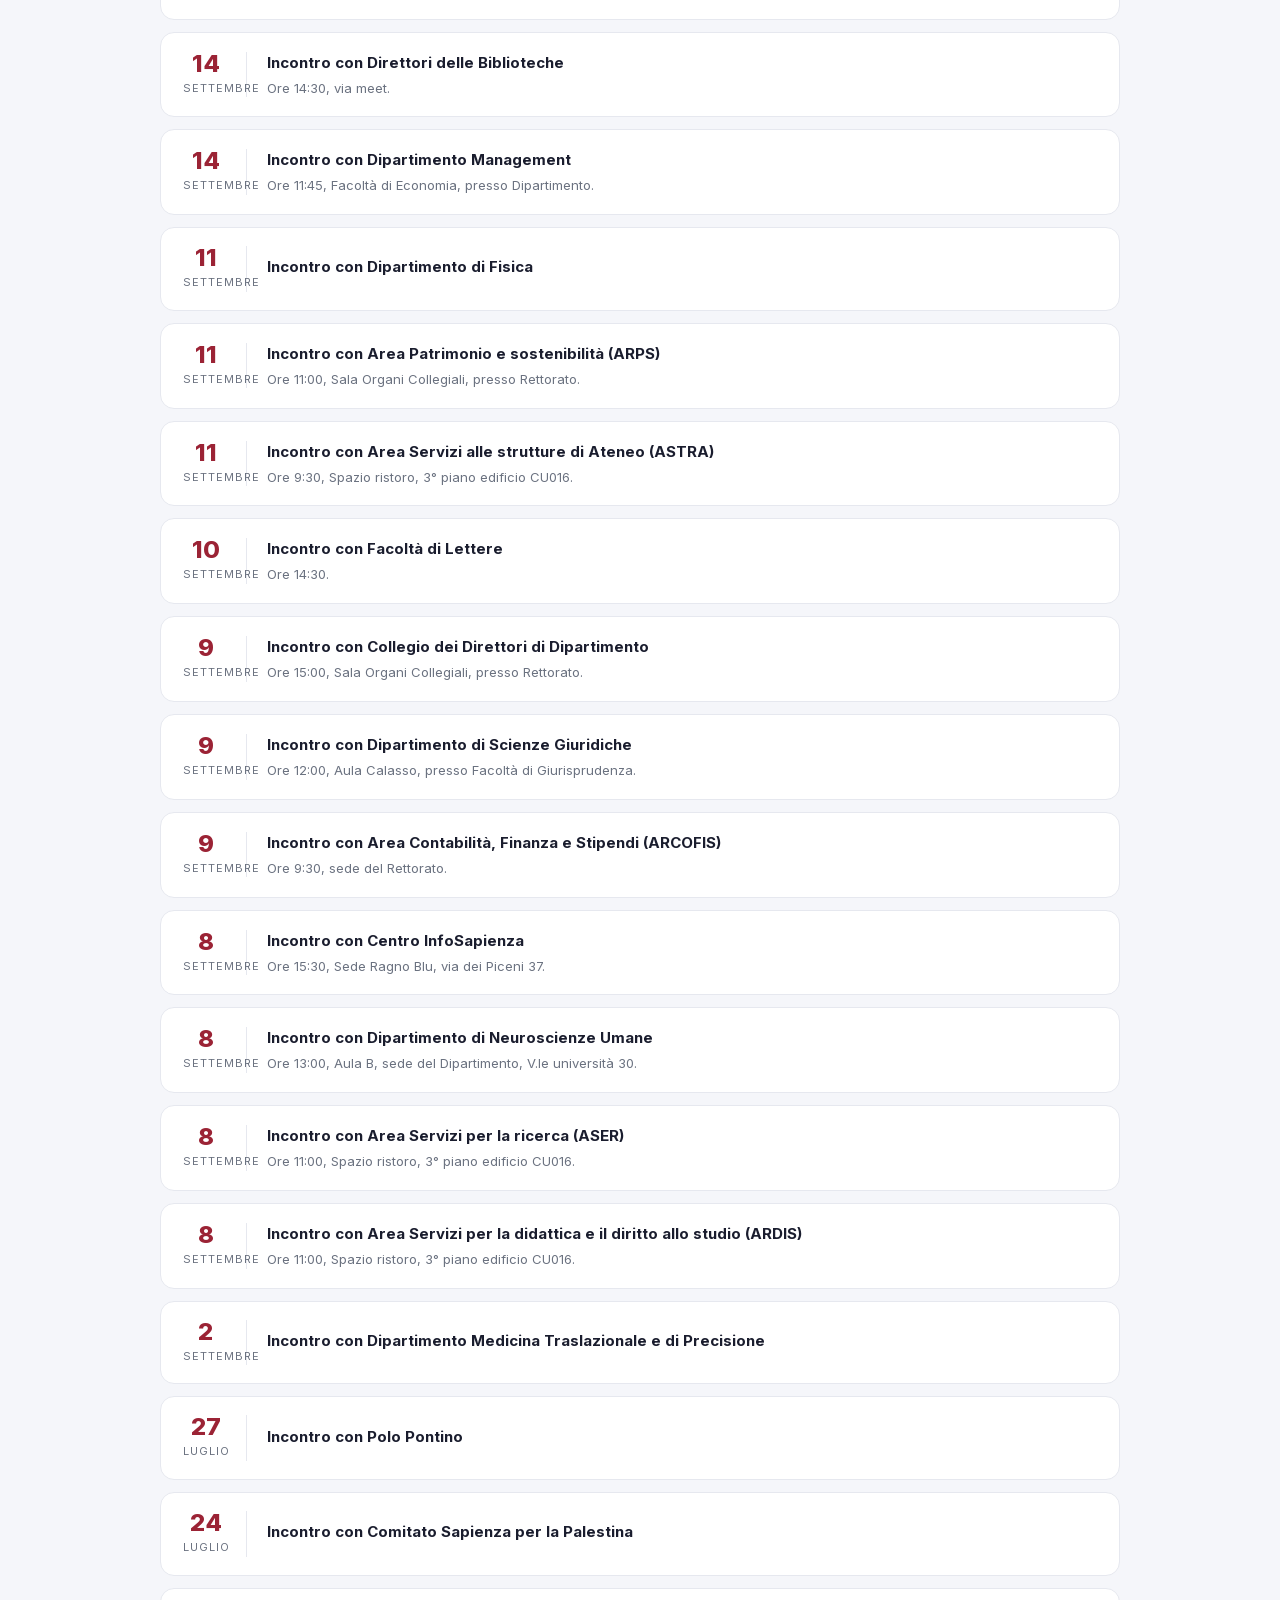
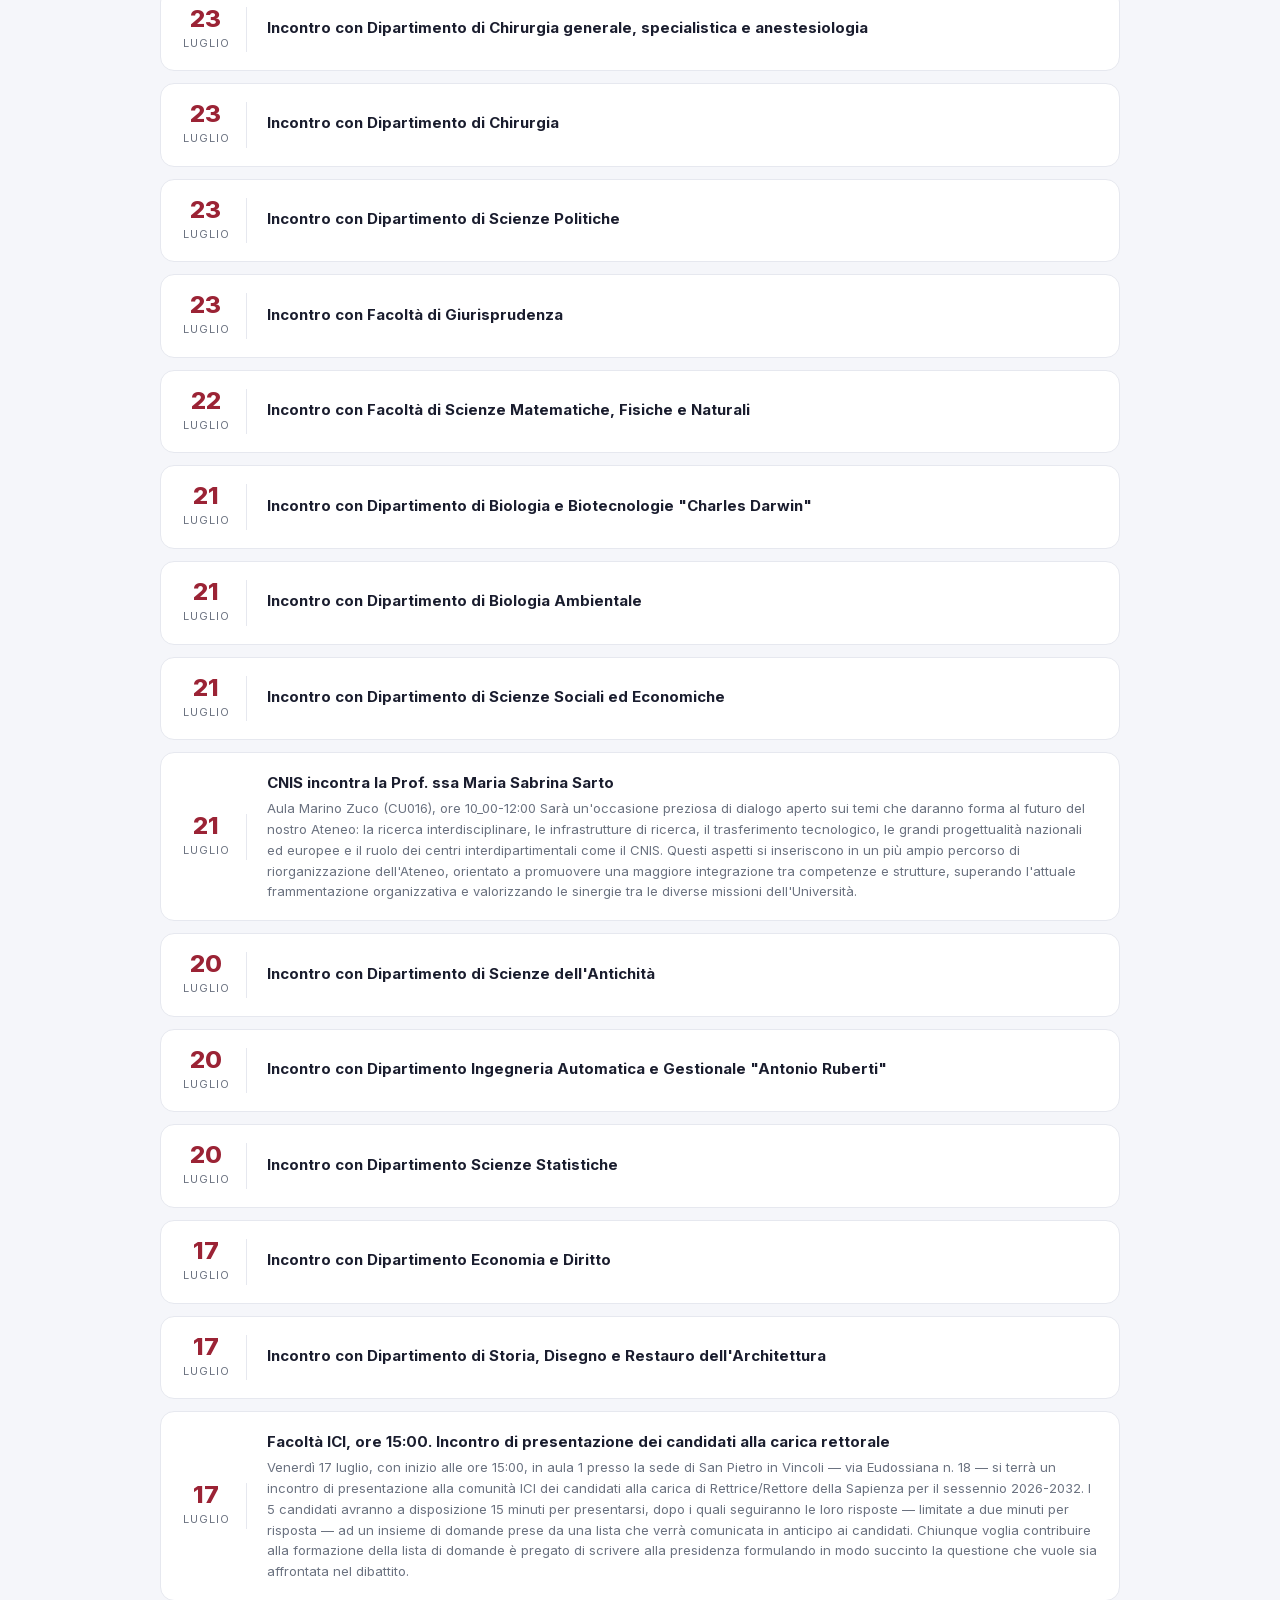
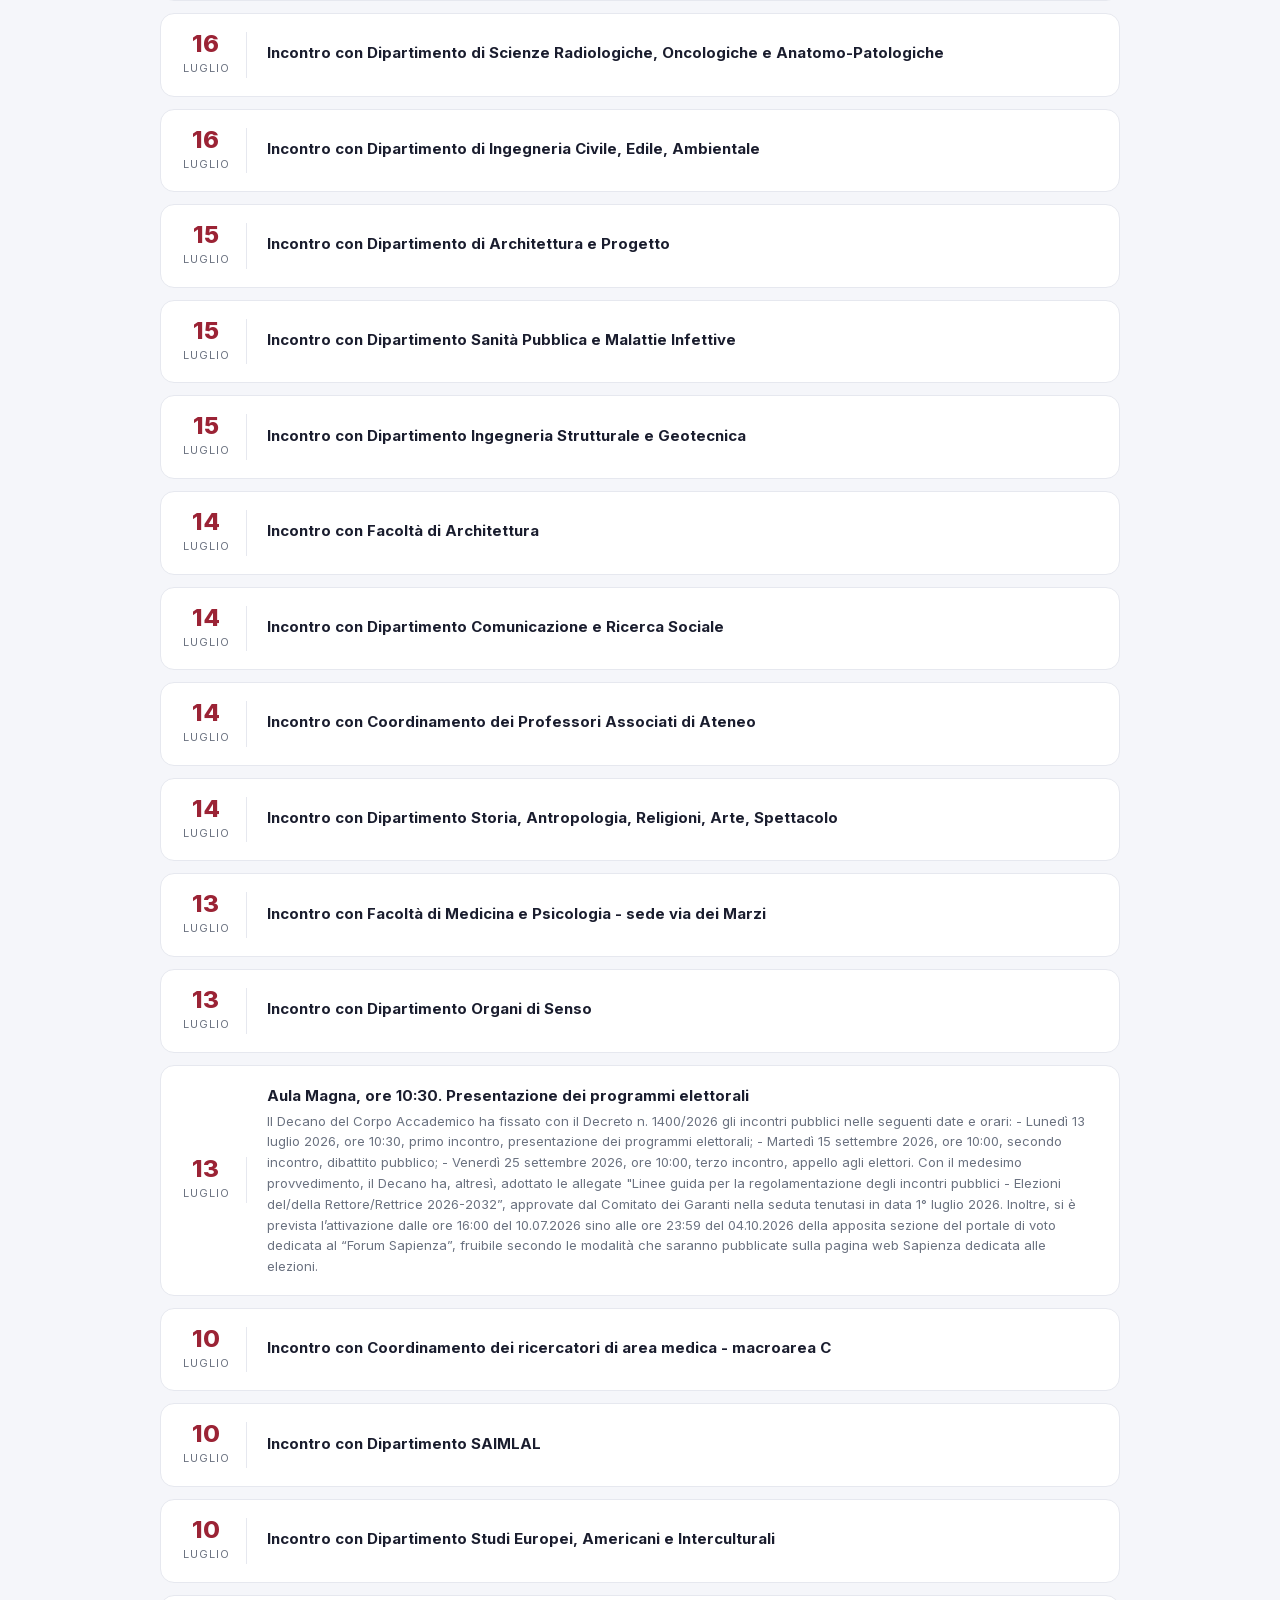
==== commit f3467ec0: "Rimuovi PDF allegati agli articoli di Repubblica dalla rassegna stampa Resta il link all'articolo or" ====
--- a/index.html
+++ b/index.html
@@ -609,7 +609,7 @@
     <div class="section-eyebrow">Media</div>
     <h2 class="section-title">Rassegna stampa</h2>
     <p class="section-lead">Interviste, comunicati e articoli sulla candidatura.</p>
-    <div class="press-grid" id="press-grid"><!--STATIC:press-grid:START--><div class="press-item"><a class="press-link" href="https://www.repubblica.it/venerdi/2026/09/24/news/sapienza_elezione_nuovo_rettore_candidati-425602777/" target="_blank" rel="noopener" aria-label="Chi guiderà la Sapienza? Cinque candidati e la sfida per l’autonomia"></a><div class="src">la Repubblica</div><h4>Chi guiderà la Sapienza? Cinque candidati e la sfida per l’autonomia</h4><div class="date">24 settembre 2026</div><a class="press-pdf" href="documenti/repubblica-24-settembre-2026.pdf" target="_blank" rel="noopener">Leggi l’articolo in PDF →</a></div><div class="press-item"><a class="press-link" href="https://www.romatoday.it/politica/sapienza-elezioni-rettore-candidati.html" target="_blank" rel="noopener" aria-label="La Sapienza, sfida a 5 per la poltrona di rettore. Dal nuovo Umberto I al caroaffitti: i dossier al centro"></a><div class="src">RomaToday</div><h4>La Sapienza, sfida a 5 per la poltrona di rettore. Dal nuovo Umberto I al caroaffitti: i dossier al centro</h4><div class="date">16 settembre 2026</div><a class="press-pdf" href="documenti/romatoday-16-settembre-2026.pdf" target="_blank" rel="noopener">Leggi l’articolo in PDF →</a></div><div class="press-item"><a class="press-link" href="https://www.nanoinnovation2026.eu/home/index.php/side-events/affiliated-forums/forum-pnrr-sapienza-af-iv" target="_blank" rel="noopener" aria-label="Forum PNRR Sapienza – Tavola rotonda “Il futuro dell’innovazione in Sapienza: dall’innovazione didattica alla ricerca, fino al trasferimento tecnologico”, moderata da Maurizio Melis"></a><div class="src">NanoInnovation 2026</div><h4>Forum PNRR Sapienza – Tavola rotonda “Il futuro dell’innovazione in Sapienza: dall’innovazione didattica alla ricerca, fino al trasferimento tecnologico”, moderata da Maurizio Melis</h4><div class="date">14 settembre 2026, ore 18:00</div><a class="press-pdf" href="documenti/forum-pnrr-sapienza-nanoinnovation-14-settembre-2026.pdf" target="_blank" rel="noopener">Leggi l’articolo in PDF →</a></div><div class="press-item"><a class="press-link" href="https://roma.repubblica.it/cronaca/2026/09/13/news/maria_sabrina_sarto_intervista_rettore_sapienza_elezioni-425582262/" target="_blank" rel="noopener" aria-label="I candidati a rettore, Maria Sabrina Sarto: “Alla Sapienza meno burocrazia e più risorse per ricerca”"></a><div class="src">la Repubblica Roma</div><h4>I candidati a rettore, Maria Sabrina Sarto: “Alla Sapienza meno burocrazia e più risorse per ricerca”</h4><div class="date">13 settembre 2026</div><a class="press-pdf" href="documenti/repubblica-roma-13-settembre-2026.pdf" target="_blank" rel="noopener">Leggi l’articolo in PDF →</a></div><div class="press-item"><a class="press-link" href="https://www.ilmessaggero.it/roma/centro_storico/roma_sapienza_candidati_rettore_programmi-9649760.html" target="_blank" rel="noopener" aria-label="Roma, Sapienza: candidati rettore e programmi"></a><div class="src">Il Messaggero</div><h4>Roma, Sapienza: candidati rettore e programmi</h4><div class="date">14 luglio 2026</div></div><div class="press-item"><a class="press-link" href="https://roma.corriere.it/notizie/cronaca/26_luglio_14/sapienza-cinque-candidati-alla-carica-di-rettore-per-i-prossimi-sei-anni-i-nomi-i-programmi-722f85e4-390b-4402-9c9b-b9fb26134xlk.shtml" target="_blank" rel="noopener" aria-label="Elezioni alla Sapienza, cinque candidati alla carica di rettore per i prossimi sei anni: i nomi, i programmi"></a><div class="src">Corriere della Sera</div><h4>Elezioni alla Sapienza, cinque candidati alla carica di rettore per i prossimi sei anni: i nomi, i programmi</h4><div class="date">14 luglio 2026</div></div><div class="press-item"><a class="press-link" href="https://www.youtube.com/watch?v=I5osSxUaASA" target="_blank" rel="noopener" aria-label="Elezioni del/della Rettore/Rettrice 2026/2032 – Presentazione dei candidati"></a><div class="src">Sapienza Video Istituzionale</div><h4>Elezioni del/della Rettore/Rettrice 2026/2032 – Presentazione dei candidati</h4><div class="date">13 luglio 2026</div></div><div class="press-item"><a class="press-link" href="https://www.ansa.it/sito/notizie/cronaca/2026/06/25/cinque-i-candidati-alla-successione-di-polimeni-alla-sapienza_b9708cb2-1e63-4cbe-93a8-b608f9e4e812.html" target="_blank" rel="noopener" aria-label="Cinque i candidati alla successione di Polimeni alla Sapienza"></a><div class="src">ANSA</div><h4>Cinque i candidati alla successione di Polimeni alla Sapienza</h4><div class="date">25 giugno 2026</div></div><div class="press-item"><a class="press-link" href="https://www.uniroma1.it/it/pagina/elezioni-rettore-2026" target="_blank" rel="noopener" aria-label="Elezioni del/della Rettore/Rettrice 2026-2032"></a><div class="src">Sapienza Università di Roma</div><h4>Elezioni del/della Rettore/Rettrice 2026-2032</h4><div class="date">19 maggio 2026</div></div><div class="press-item"><a class="press-link" href="https://www.radiosapienza.net/rettorato-sapienza-2026-ufficializzate-date-e-modalita-delle-elezioni/" target="_blank" rel="noopener" aria-label="Rettorato Sapienza 2026: ufficializzate date e modalità delle elezioni"></a><div class="src">RadioSapienza</div><h4>Rettorato Sapienza 2026: ufficializzate date e modalità delle elezioni</h4><div class="date">12 maggio 2026</div></div><div class="press-item"><a class="press-link" href="https://share.google/yuZtqlF5ZgIhaA9YV" target="_blank" rel="noopener" aria-label="Cosa sono i Flagship Projects? "></a><div class="src">YouTube</div><h4>Cosa sono i Flagship Projects? </h4><div class="date">16 gennaio 2024</div></div><div class="press-item"><a class="press-link" href="https://share.google/o3ylKeT69mNgRcDDc" target="_blank" rel="noopener" aria-label="Intervista a MARIA SABRINA SARTO, Coordinatrice del Centro di Eccellenza DTC Lazio"></a><div class="src">Roma Tre Radio (YouTube)</div><h4>Intervista a MARIA SABRINA SARTO, Coordinatrice del Centro di Eccellenza DTC Lazio</h4><div class="date">11 febbraio 2020</div></div><div class="press-item"><a class="press-link" href="https://en.wikipedia.org/wiki/Maria_Sabrina_Sarto" target="_blank" rel="noopener" aria-label="Maria Sabrina Sarto"></a><div class="src">WikiPedia IT</div><h4>Maria Sabrina Sarto</h4><div class="date"></div></div><!--STATIC:press-grid:END--></div>
+    <div class="press-grid" id="press-grid"><!--STATIC:press-grid:START--><div class="press-item"><a class="press-link" href="https://www.repubblica.it/venerdi/2026/09/24/news/sapienza_elezione_nuovo_rettore_candidati-425602777/" target="_blank" rel="noopener" aria-label="Chi guiderà la Sapienza? Cinque candidati e la sfida per l’autonomia"></a><div class="src">la Repubblica</div><h4>Chi guiderà la Sapienza? Cinque candidati e la sfida per l’autonomia</h4><div class="date">24 settembre 2026</div></div><div class="press-item"><a class="press-link" href="https://www.romatoday.it/politica/sapienza-elezioni-rettore-candidati.html" target="_blank" rel="noopener" aria-label="La Sapienza, sfida a 5 per la poltrona di rettore. Dal nuovo Umberto I al caroaffitti: i dossier al centro"></a><div class="src">RomaToday</div><h4>La Sapienza, sfida a 5 per la poltrona di rettore. Dal nuovo Umberto I al caroaffitti: i dossier al centro</h4><div class="date">16 settembre 2026</div><a class="press-pdf" href="documenti/romatoday-16-settembre-2026.pdf" target="_blank" rel="noopener">Leggi l’articolo in PDF →</a></div><div class="press-item"><a class="press-link" href="https://www.nanoinnovation2026.eu/home/index.php/side-events/affiliated-forums/forum-pnrr-sapienza-af-iv" target="_blank" rel="noopener" aria-label="Forum PNRR Sapienza – Tavola rotonda “Il futuro dell’innovazione in Sapienza: dall’innovazione didattica alla ricerca, fino al trasferimento tecnologico”, moderata da Maurizio Melis"></a><div class="src">NanoInnovation 2026</div><h4>Forum PNRR Sapienza – Tavola rotonda “Il futuro dell’innovazione in Sapienza: dall’innovazione didattica alla ricerca, fino al trasferimento tecnologico”, moderata da Maurizio Melis</h4><div class="date">14 settembre 2026, ore 18:00</div><a class="press-pdf" href="documenti/forum-pnrr-sapienza-nanoinnovation-14-settembre-2026.pdf" target="_blank" rel="noopener">Leggi l’articolo in PDF →</a></div><div class="press-item"><a class="press-link" href="https://roma.repubblica.it/cronaca/2026/09/13/news/maria_sabrina_sarto_intervista_rettore_sapienza_elezioni-425582262/" target="_blank" rel="noopener" aria-label="I candidati a rettore, Maria Sabrina Sarto: “Alla Sapienza meno burocrazia e più risorse per ricerca”"></a><div class="src">la Repubblica Roma</div><h4>I candidati a rettore, Maria Sabrina Sarto: “Alla Sapienza meno burocrazia e più risorse per ricerca”</h4><div class="date">13 settembre 2026</div></div><div class="press-item"><a class="press-link" href="https://www.ilmessaggero.it/roma/centro_storico/roma_sapienza_candidati_rettore_programmi-9649760.html" target="_blank" rel="noopener" aria-label="Roma, Sapienza: candidati rettore e programmi"></a><div class="src">Il Messaggero</div><h4>Roma, Sapienza: candidati rettore e programmi</h4><div class="date">14 luglio 2026</div></div><div class="press-item"><a class="press-link" href="https://roma.corriere.it/notizie/cronaca/26_luglio_14/sapienza-cinque-candidati-alla-carica-di-rettore-per-i-prossimi-sei-anni-i-nomi-i-programmi-722f85e4-390b-4402-9c9b-b9fb26134xlk.shtml" target="_blank" rel="noopener" aria-label="Elezioni alla Sapienza, cinque candidati alla carica di rettore per i prossimi sei anni: i nomi, i programmi"></a><div class="src">Corriere della Sera</div><h4>Elezioni alla Sapienza, cinque candidati alla carica di rettore per i prossimi sei anni: i nomi, i programmi</h4><div class="date">14 luglio 2026</div></div><div class="press-item"><a class="press-link" href="https://www.youtube.com/watch?v=I5osSxUaASA" target="_blank" rel="noopener" aria-label="Elezioni del/della Rettore/Rettrice 2026/2032 – Presentazione dei candidati"></a><div class="src">Sapienza Video Istituzionale</div><h4>Elezioni del/della Rettore/Rettrice 2026/2032 – Presentazione dei candidati</h4><div class="date">13 luglio 2026</div></div><div class="press-item"><a class="press-link" href="https://www.ansa.it/sito/notizie/cronaca/2026/06/25/cinque-i-candidati-alla-successione-di-polimeni-alla-sapienza_b9708cb2-1e63-4cbe-93a8-b608f9e4e812.html" target="_blank" rel="noopener" aria-label="Cinque i candidati alla successione di Polimeni alla Sapienza"></a><div class="src">ANSA</div><h4>Cinque i candidati alla successione di Polimeni alla Sapienza</h4><div class="date">25 giugno 2026</div></div><div class="press-item"><a class="press-link" href="https://www.uniroma1.it/it/pagina/elezioni-rettore-2026" target="_blank" rel="noopener" aria-label="Elezioni del/della Rettore/Rettrice 2026-2032"></a><div class="src">Sapienza Università di Roma</div><h4>Elezioni del/della Rettore/Rettrice 2026-2032</h4><div class="date">19 maggio 2026</div></div><div class="press-item"><a class="press-link" href="https://www.radiosapienza.net/rettorato-sapienza-2026-ufficializzate-date-e-modalita-delle-elezioni/" target="_blank" rel="noopener" aria-label="Rettorato Sapienza 2026: ufficializzate date e modalità delle elezioni"></a><div class="src">RadioSapienza</div><h4>Rettorato Sapienza 2026: ufficializzate date e modalità delle elezioni</h4><div class="date">12 maggio 2026</div></div><div class="press-item"><a class="press-link" href="https://share.google/yuZtqlF5ZgIhaA9YV" target="_blank" rel="noopener" aria-label="Cosa sono i Flagship Projects? "></a><div class="src">YouTube</div><h4>Cosa sono i Flagship Projects? </h4><div class="date">16 gennaio 2024</div></div><div class="press-item"><a class="press-link" href="https://share.google/o3ylKeT69mNgRcDDc" target="_blank" rel="noopener" aria-label="Intervista a MARIA SABRINA SARTO, Coordinatrice del Centro di Eccellenza DTC Lazio"></a><div class="src">Roma Tre Radio (YouTube)</div><h4>Intervista a MARIA SABRINA SARTO, Coordinatrice del Centro di Eccellenza DTC Lazio</h4><div class="date">11 febbraio 2020</div></div><div class="press-item"><a class="press-link" href="https://en.wikipedia.org/wiki/Maria_Sabrina_Sarto" target="_blank" rel="noopener" aria-label="Maria Sabrina Sarto"></a><div class="src">WikiPedia IT</div><h4>Maria Sabrina Sarto</h4><div class="date"></div></div><!--STATIC:press-grid:END--></div>
   </div>
 </section>
 
